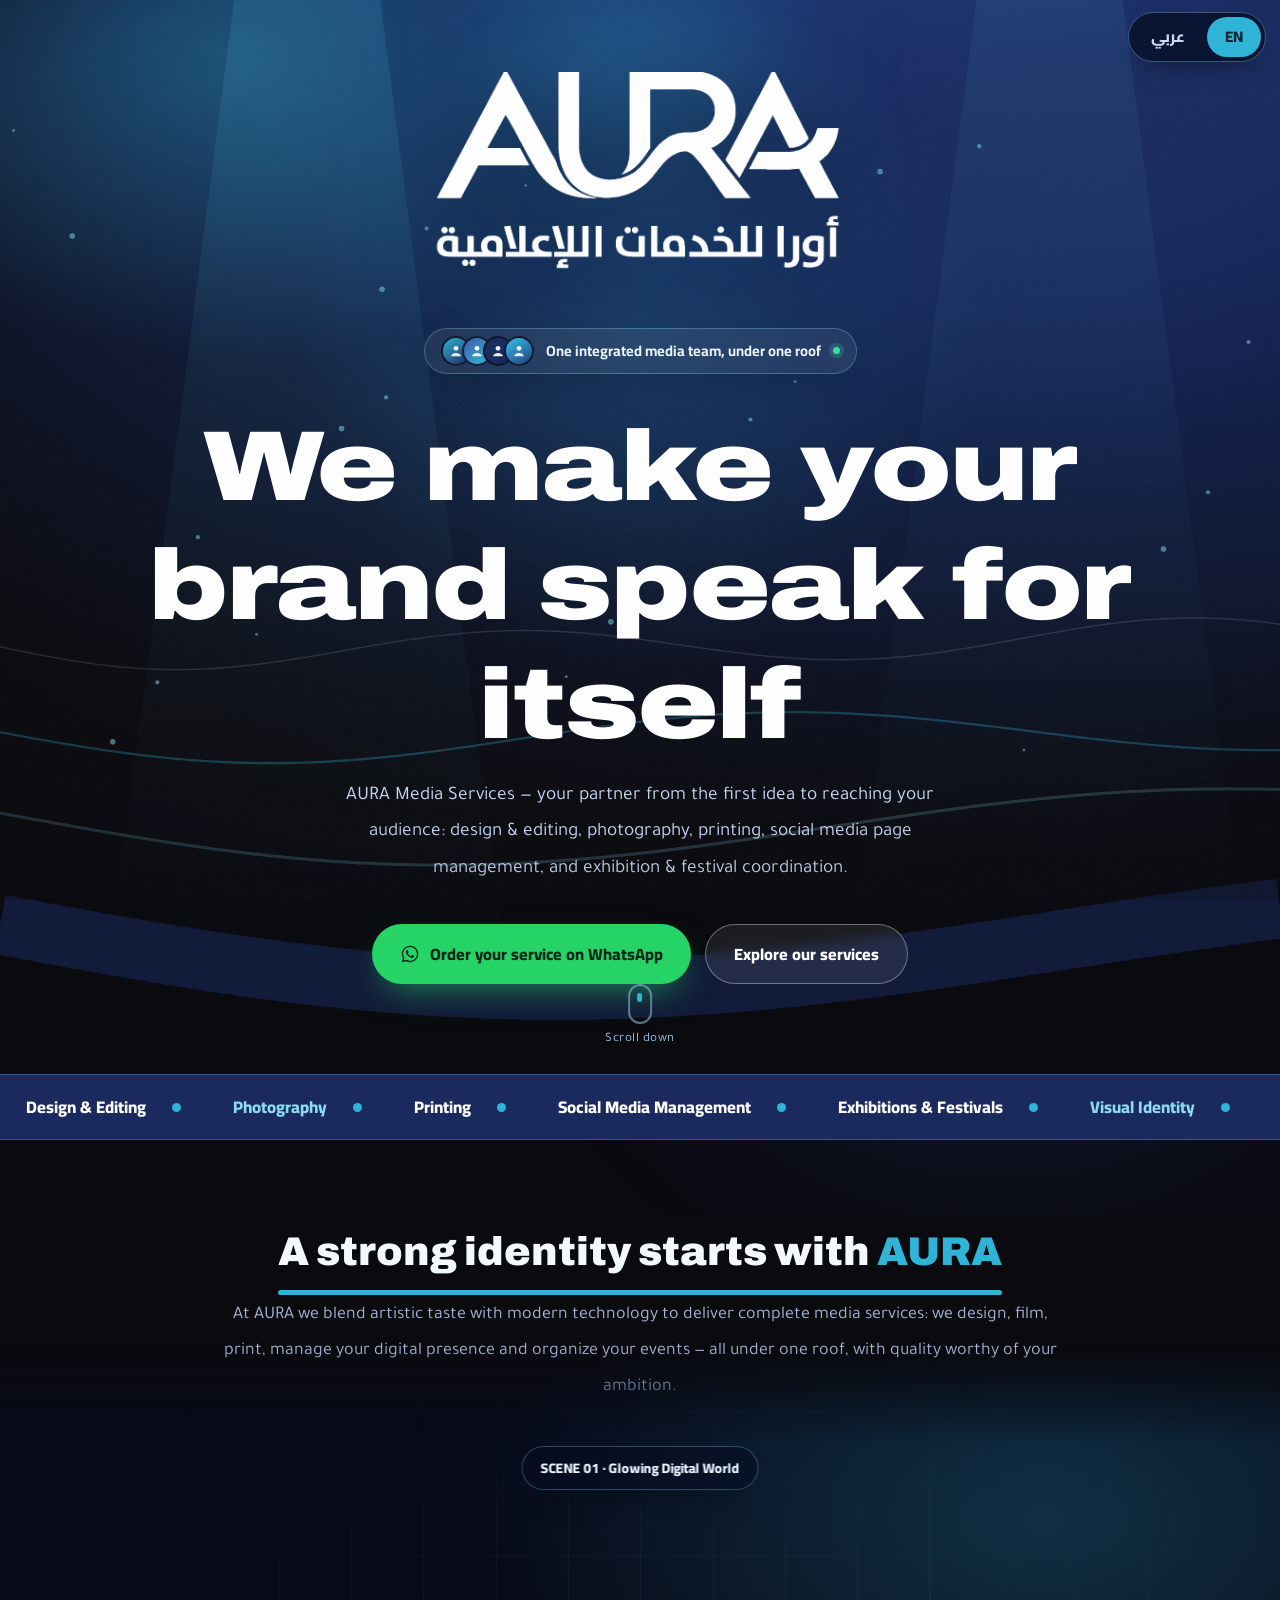
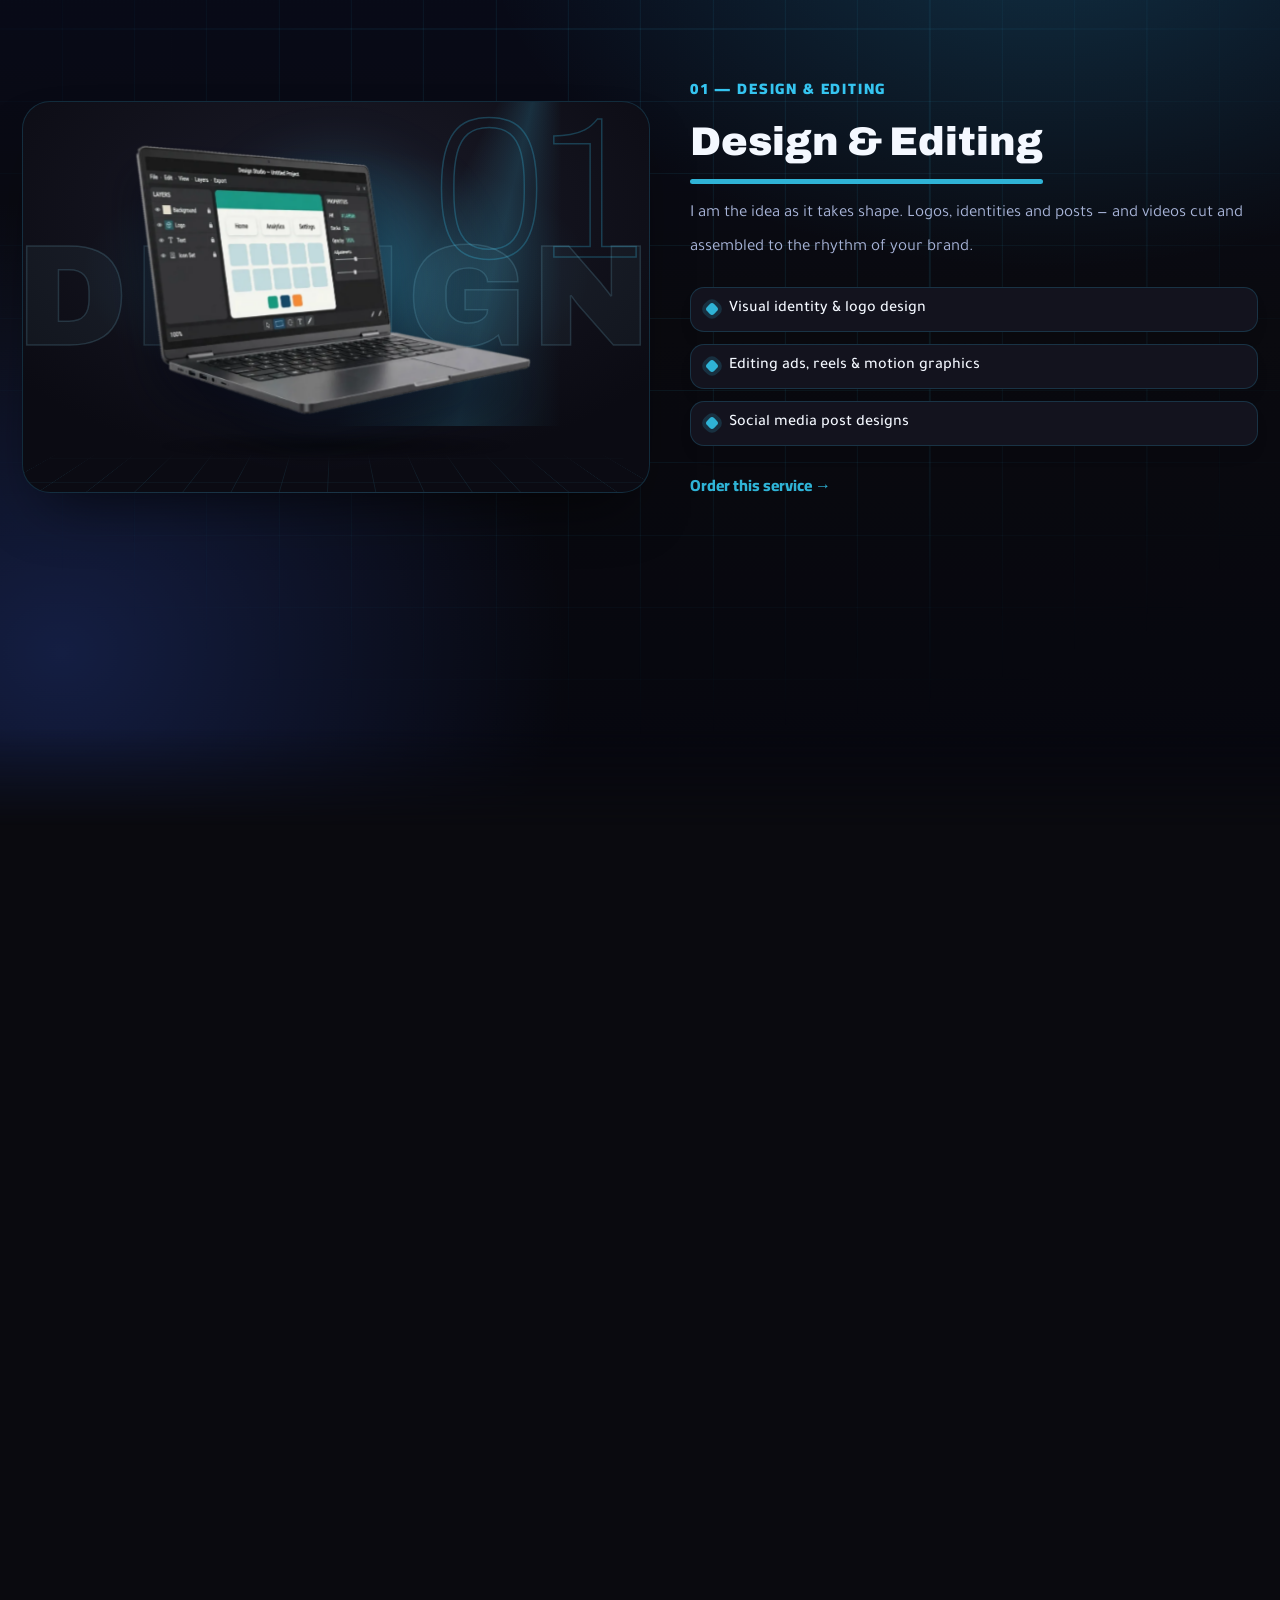
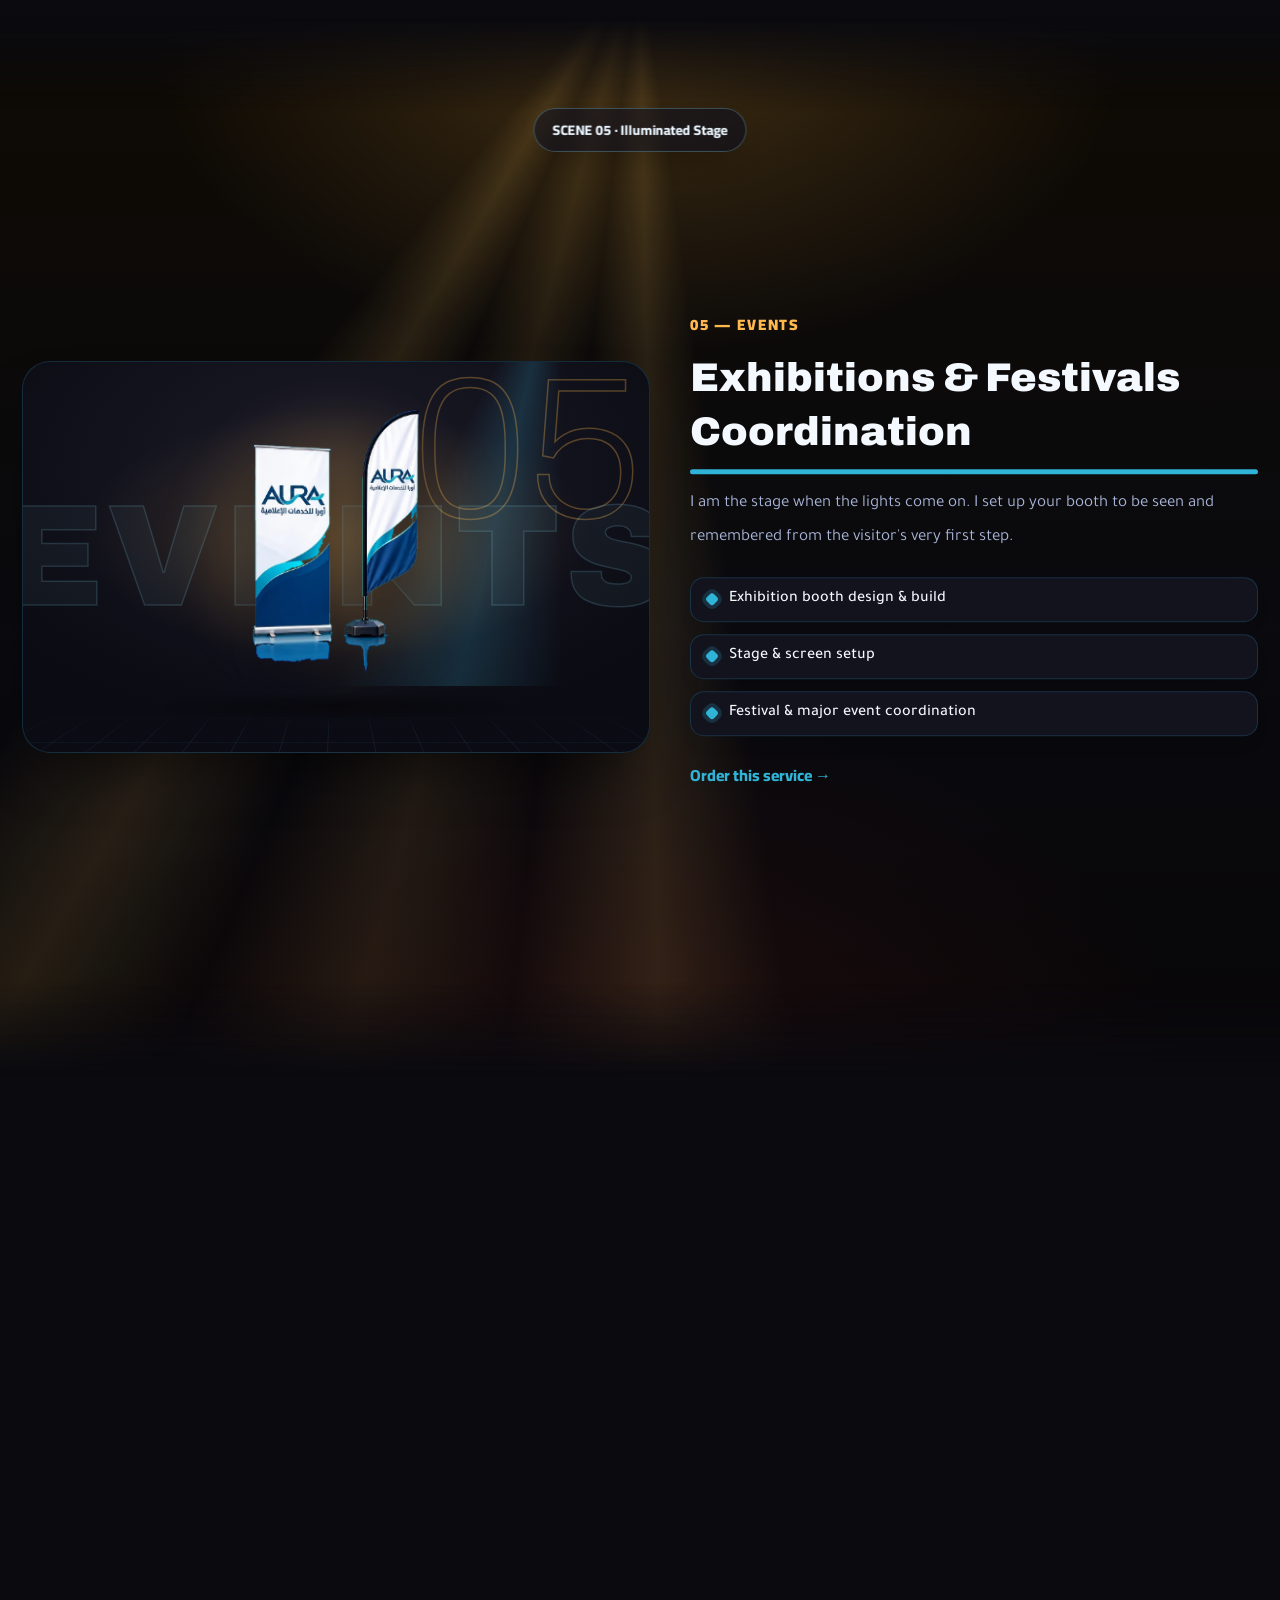
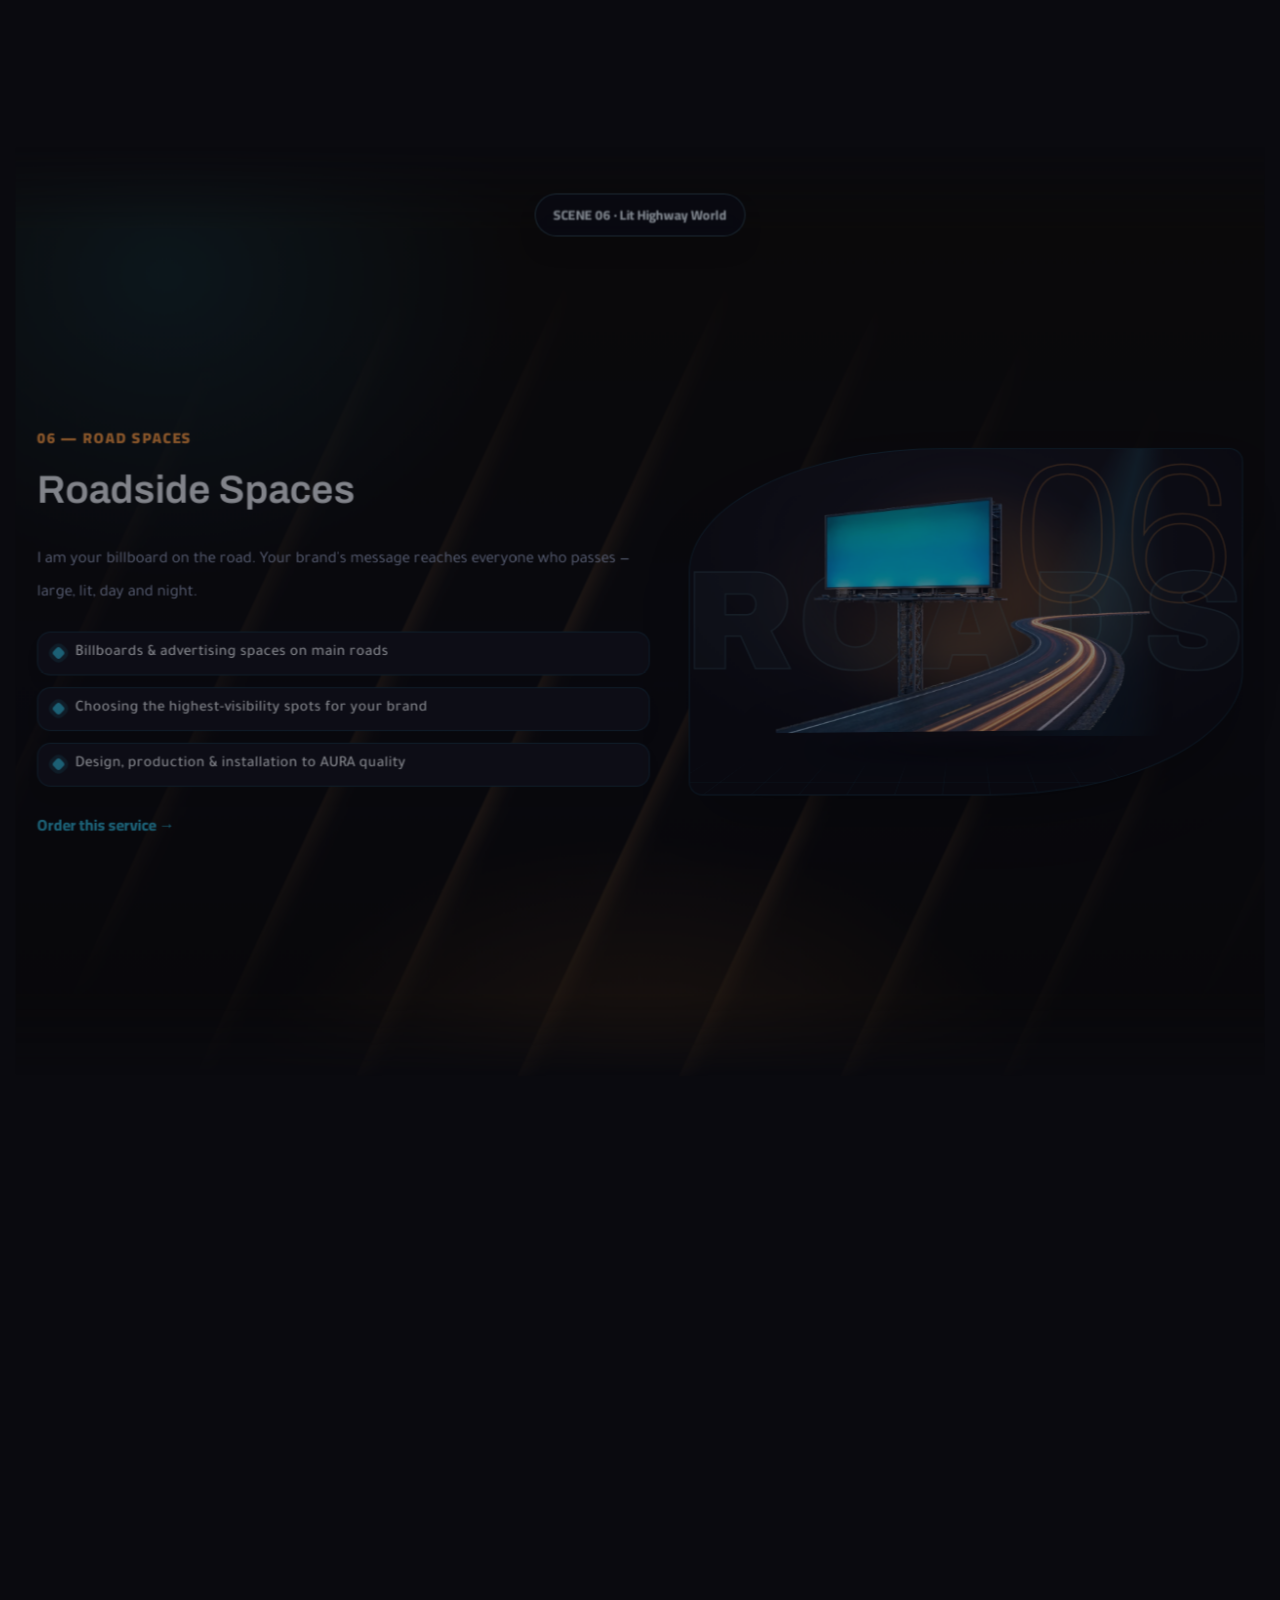
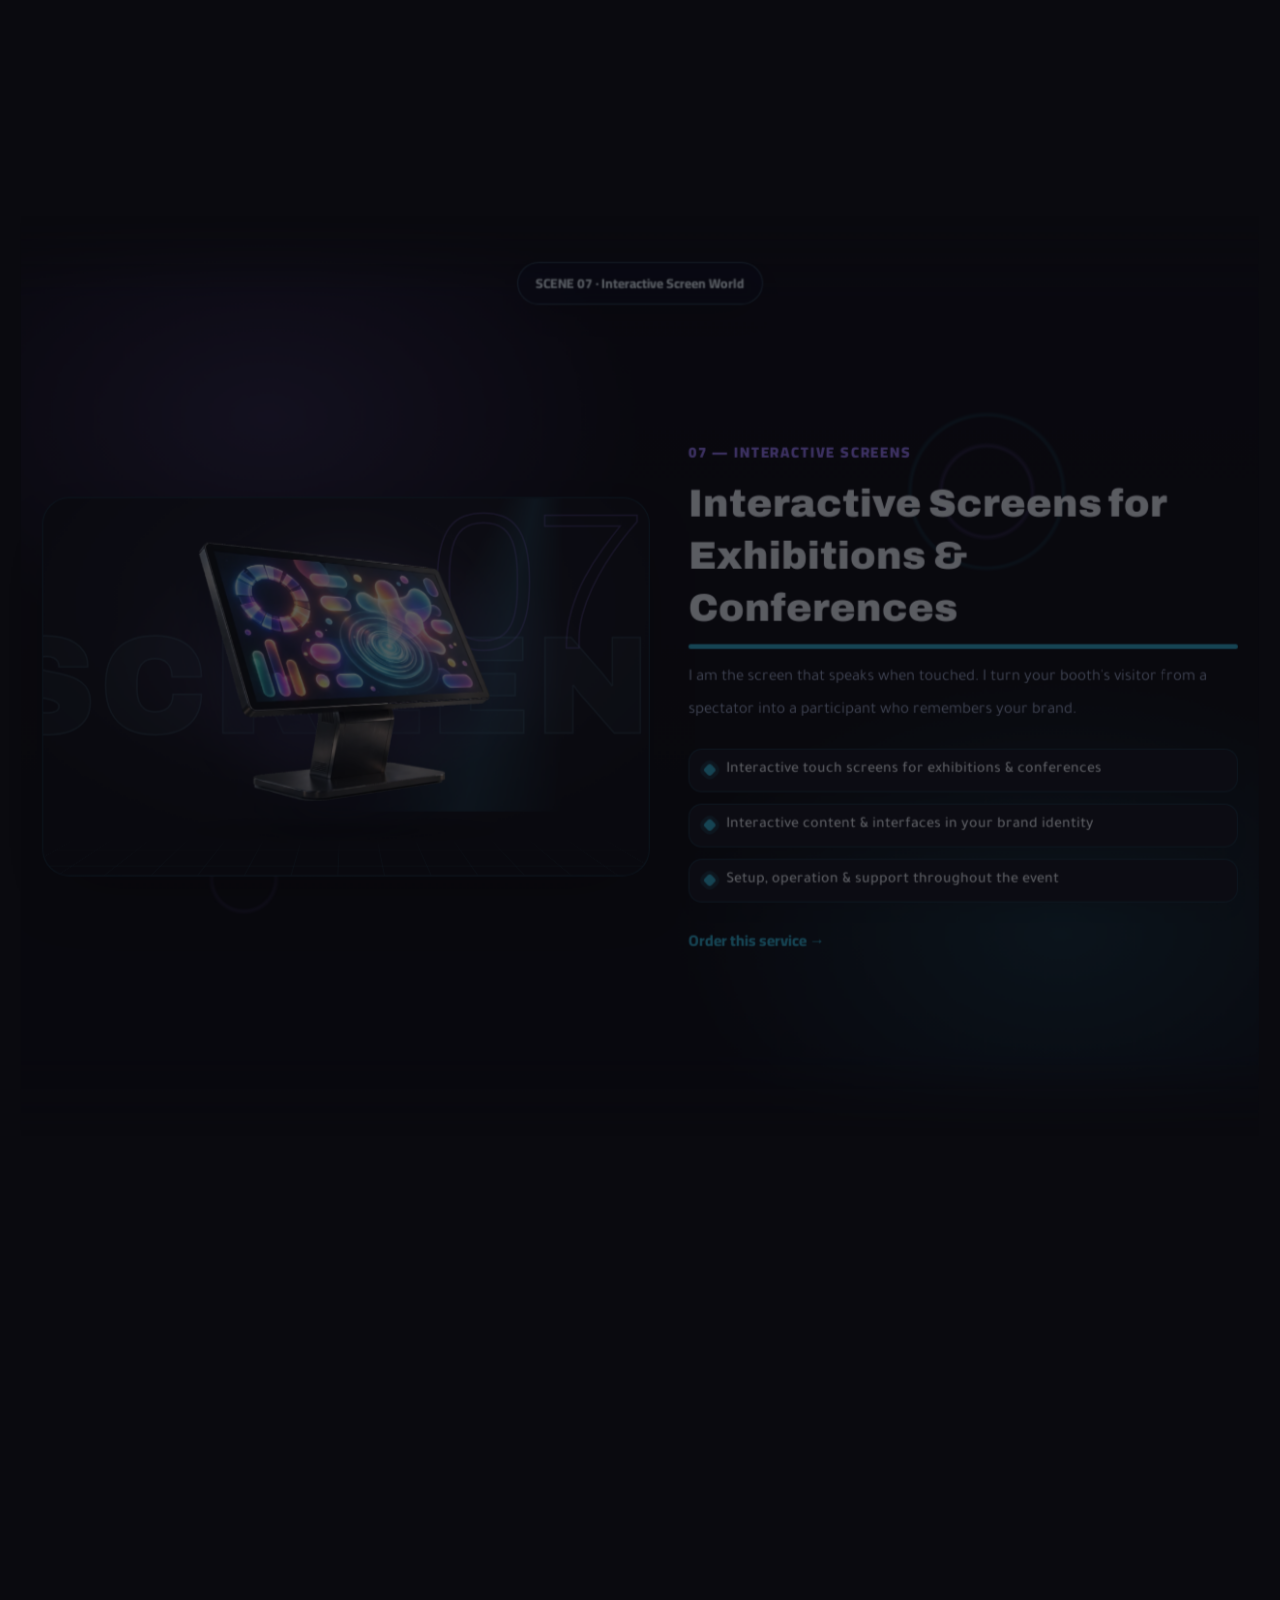
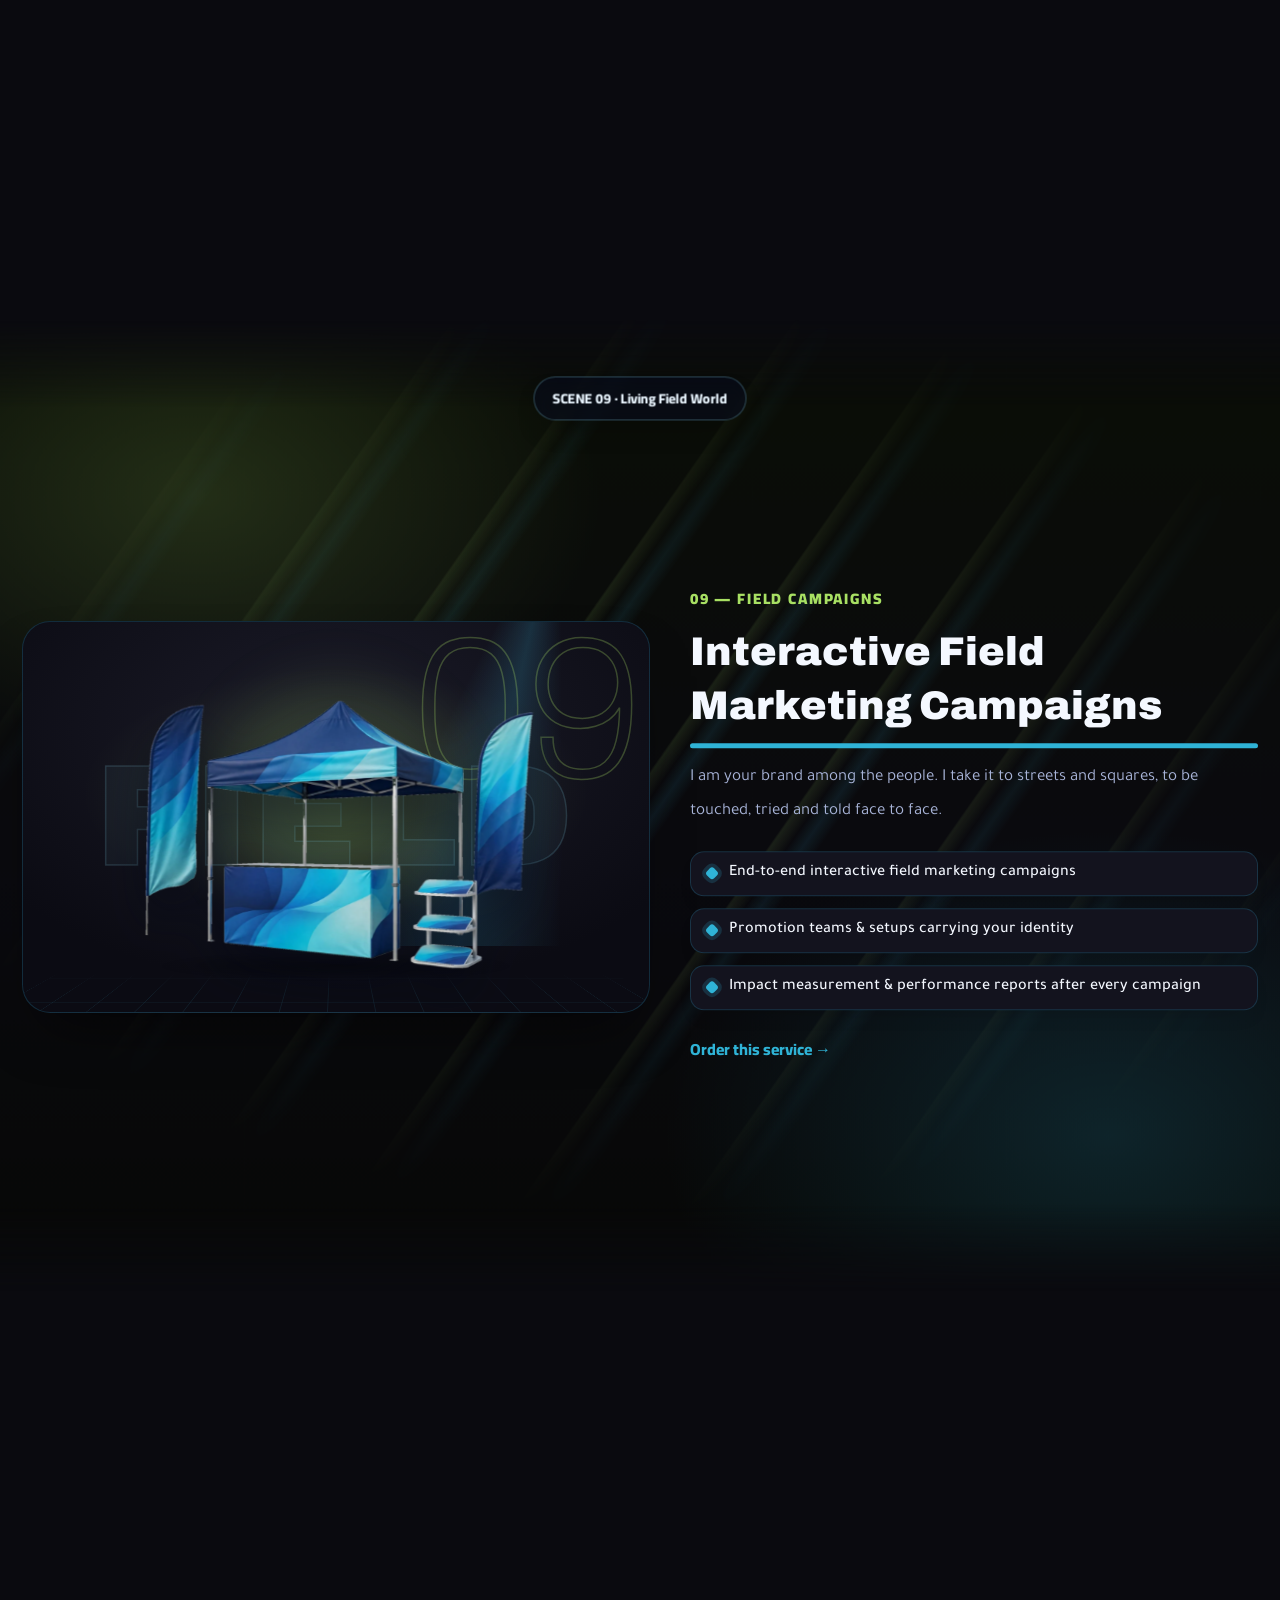
==== index.html @ b913bacd "Load images from parts" ====
<!doctype html>
<html lang="ar" dir="rtl">
  <head>
    <meta charset="utf-8" />
    <meta name="viewport" content="width=device-width, initial-scale=1, viewport-fit=cover" />
    <meta name="color-scheme" content="dark" />
    <meta name="theme-color" content="#0A0A0F" />
    <meta name="description" content="AURA — أورا للخدمات الإعلامية: تصميم ومونتاج، تصوير، طباعة، إدارة صفحات التواصل الاجتماعي، تنسيق المعارض والمهرجانات." />
    <link rel="icon" href="data:," />
    <title>AURA | أورا للخدمات الإعلامية</title>
    <link rel="preconnect" href="https://fonts.googleapis.com" />
    <link rel="preconnect" href="https://fonts.gstatic.com" crossorigin />
    <link href="https://fonts.googleapis.com/css2?family=Cairo:wdth,wght@62..100,200..1000&family=Archivo:wdth,wght@62..125,100..900&family=Tajawal:wght@400;500;700&display=swap" rel="stylesheet" />
    <style>
      :root {
        --navy: #1B2A5E;
        --navy-deep: #0A1330;
        --navy-ink: #060B21;
        --teal: #2FB3D6;
        --teal-soft: #8ADBF3;
        --teal-strong: #35C4F0;
        --gold: #F4C95D;
        --paper: #FFFFFF;
        /* cinematic dark palette (2026 kinetic-typography direction) */
        --bg: #0A0A0F;
        --bg-2: #101018;
        --surface: #13131E;
        --surface-line: rgba(53, 196, 240, .18);
        --ink: #F4F8FF;
        --muted: #A8B4D8;
        --accent: var(--teal);
        --hero-bg: radial-gradient(120% 90% at 80% -10%, #1E3A7A 0%, #122356 42%, #0A0A0F 100%);
        --stage-bg: radial-gradient(90% 90% at 50% 28%, #1B1B28 0%, #0B0B13 74%);
        --stage-wash: radial-gradient(58% 46% at 50% 44%, rgba(47, 179, 214, .18), transparent 70%);
        --shadow: 0 30px 60px -25px rgba(0, 0, 0, .65);
        color-scheme: dark;
      }
      /* Cinematic dark is the chosen style: the near-black canvas ships
         unconditionally (a light-scheme variant would wash out the hero). */
      * { box-sizing: border-box; }
      html { scroll-behavior: smooth; overflow-x: clip; }
      body {
        margin: 0;
        font-family: "Tajawal", system-ui, sans-serif;
        background: var(--bg);
        color: var(--ink);
        overflow-x: hidden;
        overflow-x: clip;
        -webkit-font-smoothing: antialiased;
      }
      h1, h2, h3 { font-family: "Cairo", "Tajawal", sans-serif; margin: 0; }
      p { margin: 0; }
      img { max-width: 100%; display: block; }
      a { color: inherit; }

      /* ---------- HERO ---------- */
      .hero {
        position: relative;
        min-height: 100vh;
        min-height: 100svh;
        display: flex;
        flex-direction: column;
        align-items: center;
        justify-content: center;
        text-align: center;
        padding: 72px 20px 90px;
        background: var(--hero-bg);
        color: #fff;
        overflow: hidden;
        isolation: isolate;
      }
      #waves { position: absolute; inset: 0; width: 100%; height: 100%; z-index: -1; }
      /* atmospheric light wash + glow behind the hero (gradients as light) */
      .hero::before {
        content: "";
        position: absolute; inset: 0; z-index: -3;
        background:
          radial-gradient(42rem 30rem at 18% 6%, rgba(47, 179, 214, .34), transparent 62%),
          radial-gradient(34rem 26rem at 84% 14%, rgba(27, 42, 94, .75), transparent 66%),
          linear-gradient(180deg, rgba(10, 10, 15, 0) 55%, var(--bg) 100%);
        pointer-events: none;
      }
      .hero::after {
        content: "";
        position: absolute; z-index: -2;
        inset-inline-start: 50%; top: -14rem;
        width: 34rem; height: 34rem;
        transform: translateX(-50%);
        border-radius: 50%;
        background: radial-gradient(closest-side, rgba(53, 196, 240, .30), transparent 72%);
        filter: blur(48px);
        pointer-events: none;
      }
      /* fine film grain — tactile, anti-flat texture */
      body::after {
        content: "";
        position: fixed; inset: 0;
        z-index: 60;
        pointer-events: none;
        opacity: .045;
        background-image: url("data:image/svg+xml;utf8,<svg xmlns='http://www.w3.org/2000/svg' width='160' height='160'><filter id='n'><feTurbulence type='fractalNoise' baseFrequency='0.9' numOctaves='2'/><feColorMatrix type='saturate' values='0'/></filter><rect width='100%25' height='100%25' filter='url(%23n)'/></svg>");
        background-size: 160px 160px;
      }
      .hero-logo {
        width: min(460px, 80vw);
        height: auto;
        filter: drop-shadow(0 18px 45px rgba(0, 0, 0, .45));
        animation: logoIn 1.4s cubic-bezier(.2, .8, .2, 1) both .15s;
      }
      @keyframes logoIn {
        from { opacity: 0; transform: translateY(46px) scale(.92); }
        to { opacity: 1; transform: translateY(0) scale(1); }
      }
      .hero-tag {
        margin-top: 34px;
        font-family: "Cairo", sans-serif;
        font-weight: 900;
        font-size: clamp(3rem, 11vw, 6.2rem);
        line-height: 1.14;
        max-width: 16ch;
        font-variation-settings: "wght" 900;
        will-change: font-variation-settings;
      }
      html[lang="en"] .hero-tag { font-family: "Archivo", "Cairo", sans-serif; font-stretch: 125%; letter-spacing: -.01em; }
      html[lang="en"] h2, html[lang="en"] h3 { font-family: "Archivo", "Cairo", sans-serif; }
      /* kinetic headline: each word rises from behind a mask, staggered */
      .kw { display: inline-block; overflow: hidden; vertical-align: bottom; padding-bottom: .24em; margin-bottom: -.24em; }
      .kwi {
        display: inline-block;
        line-height: 1.2;
        transform: translateY(118%);
        animation: kwIn .9s cubic-bezier(.16, 1, .3, 1) both;
        animation-delay: calc(var(--i, 0) * 95ms + 250ms);
      }
      @keyframes kwIn { to { transform: translateY(0); } }
      /* scroll-kinetic section titles: weight morph + growing accent rule */
      .kin {
        --tw: 620;
        font-variation-settings: "wght" var(--tw);
        transition: font-variation-settings 1.1s cubic-bezier(.16, 1, .3, 1);
        position: relative;
        display: inline-block;
      }
      .kin.in { --tw: 900; }
      .kin::after {
        content: "";
        position: absolute;
        inset-inline-start: 0;
        bottom: -.38em;
        width: 100%; height: .13em;
        border-radius: 3px;
        background: var(--teal);
        transform: scaleX(0);
        transform-origin: right center;
        transition: transform 1s cubic-bezier(.16, 1, .3, 1) .18s;
      }
      html[dir="ltr"] .kin::after { transform-origin: left center; }
      .kin.in::after { transform: scaleX(1); }
      .hero-sub {
        margin-top: 14px;
        font-size: clamp(1rem, 2.6vw, 1.2rem);
        color: #C9D8F7;
        max-width: 54ch;
        line-height: 1.9;
        animation: riseIn 1s ease both .75s;
      }
      @keyframes riseIn {
        from { opacity: 0; transform: translateY(26px); }
        to { opacity: 1; transform: translateY(0); }
      }
      /* controls rise without ever sitting at opacity 0 */
      @keyframes riseT {
        from { transform: translateY(26px); }
        to { transform: translateY(0); }
      }
      .hero-ctas {
        margin-top: 36px;
        display: flex;
        gap: 14px;
        flex-wrap: wrap;
        justify-content: center;
        animation: riseT 1s ease both .95s;
      }
      .btn {
        display: inline-flex;
        align-items: center;
        gap: 10px;
        padding: 14px 28px;
        border-radius: 999px;
        font-family: "Cairo", sans-serif;
        font-weight: 800;
        font-size: 1.02rem;
        text-decoration: none;
        transition: transform .25s ease, box-shadow .25s ease, background .25s ease;
        will-change: transform;
      }
      .btn svg { width: 20px; height: 20px; flex: none; }
      .btn-wa {
        background: #25D366;
        color: #06281A;
        box-shadow: 0 14px 34px -12px rgba(37, 211, 102, .65);
      }
      .btn-wa:hover { transform: translateY(-3px); box-shadow: 0 20px 40px -12px rgba(37, 211, 102, .75); }
      .btn-ghost {
        background: rgba(255, 255, 255, .08);
        color: #fff;
        border: 1px solid rgba(255, 255, 255, .35);
        backdrop-filter: blur(6px);
      }
      .btn-ghost:hover { transform: translateY(-3px); background: rgba(255, 255, 255, .16); }
      .scroll-cue {
        position: absolute;
        bottom: 26px;
        left: 50%;
        transform: translateX(-50%);
        color: #9FC6E8;
        font-size: .82rem;
        letter-spacing: .04em;
        display: flex;
        flex-direction: column;
        align-items: center;
        gap: 8px;
      }
      .scroll-cue .wheel {
        width: 24px; height: 40px;
        border: 2px solid rgba(159, 198, 232, .55);
        border-radius: 14px;
        position: relative;
      }
      .scroll-cue .wheel::after {
        content: "";
        position: absolute;
        top: 7px; left: 50%;
        width: 5px; height: 9px;
        margin-left: -2.5px;
        border-radius: 4px;
        background: var(--teal);
        animation: cueDrop 1.8s ease-in-out infinite;
      }
      @keyframes cueDrop {
        0% { transform: translateY(0); opacity: 1; }
        70% { transform: translateY(14px); opacity: 0; }
        100% { transform: translateY(0); opacity: 0; }
      }

      /* ---------- MARQUEE ---------- */
      .marquee {
        background: var(--navy);
        color: #fff;
        overflow: hidden;
        padding: 16px 0;
        border-block: 1px solid rgba(138, 219, 243, .25);
      }
      .marquee-track {
        display: flex;
        gap: 0;
        width: max-content;
        animation: marqueeMove 30s linear infinite;
      }
      .marquee-track span {
        font-family: "Cairo", sans-serif;
        font-weight: 800;
        font-size: 1.05rem;
        padding: 0 26px;
        white-space: nowrap;
        display: inline-flex;
        align-items: center;
        gap: 26px;
      }
      .marquee-track span::after {
        content: "";
        width: 9px; height: 9px;
        border-radius: 50%;
        background: var(--teal);
        flex: none;
      }
      /* every fourth marquee word takes the accent — the strip itself becomes kinetic type */
      .marquee-track span:nth-child(4n+2) { color: var(--teal-soft); }
      @keyframes marqueeMove {
        from { transform: translateX(0); }
        to { transform: translateX(50%); }
      }

      /* ---------- ABOUT ---------- */
      .about {
        max-width: 880px;
        margin: 0 auto;
        padding: 84px 22px 30px;
        text-align: center;
      }
      .about h2 { font-size: clamp(1.7rem, 5vw, 2.5rem); font-weight: 900; line-height: 1.4; }
      .about h2 em { font-style: normal; color: var(--teal); }
      .about p { margin-top: 18px; color: var(--muted); font-size: 1.12rem; line-height: 2; }

      /* ---------- SERVICES / 3D STAGES ---------- */
      .services { padding: 30px 0 40px; }
      .service {
        position: relative;
        max-width: 80rem;
        margin: 0 auto;
        padding: 54px 22px;
        display: grid;
        grid-template-columns: 1.05fr .95fr;
        gap: 2.5rem;
        align-items: center;
      }
      .service:nth-child(even) .stage-wrap { order: 2; }
      .stage-wrap {
        position: relative;
        border-radius: 28px;
        background: var(--stage-bg);
        border: 1px solid var(--surface-line);
        box-shadow: var(--shadow);
        overflow: hidden;
        aspect-ratio: 16 / 10;
        touch-action: pan-y;
        isolation: isolate;
      }
      /* one stage in each pair wears an organic curved cut */
      .service:nth-child(even) .stage-wrap { border-radius: 46% 14px 46% 14px / 36% 14px 36% 14px; }
      /* oversized outlined index numeral behind the render */
      .giant-num {
        position: absolute;
        top: -.06em;
        inset-inline-end: .04em;
        z-index: 0;
        font-family: "Archivo", sans-serif;
        font-weight: 200;
        font-variation-settings: "wght" 200;
        font-size: clamp(7rem, 17vw, 12.5rem);
        line-height: 1;
        color: transparent;
        -webkit-text-stroke: 1.5px rgba(53, 196, 240, .22);
        pointer-events: none;
        user-select: none;
      }
      @supports (animation-timeline: view()) {
        @media (prefers-reduced-motion: no-preference) {
          .stage-wrap { animation: stageRise linear both; animation-timeline: view(); animation-range: entry 0% entry 55%; }
        }
      }
      @keyframes stageRise {
        from { transform: translateY(34px) scale(.97); }
        to { transform: translateY(0) scale(1); }
      }
      .stage-wrap::before {
        content: "";
        position: absolute; inset: 0;
        background: var(--stage-wash);
        pointer-events: none;
        z-index: 0;
      }
      .stage-wrap::after {
        content: "";
        position: absolute;
        left: 50%; bottom: 8%;
        width: 56%; height: 30px;
        transform: translateX(-50%);
        background: radial-gradient(closest-side, rgba(0, 0, 0, .45), transparent);
        border-radius: 50%;
        pointer-events: none;
      }
      .model-img {
        position: absolute;
        inset: 0;
        margin: auto;
        width: 72%; height: 72%;
        object-fit: contain;
        filter: drop-shadow(0 26px 24px rgba(1, 5, 20, .5));
        transform: perspective(900px) rotateX(var(--rx, 0deg)) rotateY(var(--ry, 0deg)) translateY(var(--py, 0px)) scale(1.03);
        will-change: transform;
        z-index: 1;
      }
      .stage-fallback {
        position: absolute; inset: 0;
        display: none;
        place-items: center;
        z-index: 2;
      }
      .stage-wrap.no-webgl .stage-fallback { display: grid; }
      .stage-fallback .orb {
        width: 150px; height: 150px;
        border-radius: 38px;
        background: linear-gradient(145deg, var(--teal), var(--navy));
        display: grid; place-items: center;
        box-shadow: 0 30px 50px -18px rgba(47, 179, 214, .55);
        animation: orbFloat 4.5s ease-in-out infinite;
      }
      .stage-fallback .orb svg { width: 74px; height: 74px; }
      @keyframes orbFloat {
        0%, 100% { transform: translateY(0) rotate(-4deg); }
        50% { transform: translateY(-16px) rotate(4deg); }
      }
      .stage-tag {
        position: absolute;
        top: 16px; inset-inline-start: 16px;
        background: rgba(6, 11, 33, .55);
        color: #DFF4FD;
        border: 1px solid rgba(138, 219, 243, .35);
        backdrop-filter: blur(6px);
        font-family: "Cairo", sans-serif;
        font-weight: 700;
        font-size: .82rem;
        padding: 6px 14px;
        border-radius: 999px;
        z-index: 3;
      }
      .service-num {
        font-family: "Cairo", sans-serif;
        font-weight: 900;
        color: var(--teal);
        font-size: .95rem;
        letter-spacing: .12em;
      }
      .service-copy h3 { font-size: clamp(1.7rem, 4.6vw, 2.5rem); font-weight: 900; margin-top: 12px; margin-bottom: .35em; line-height: 1.35; }
      .service-copy > p { margin-top: 14px; color: var(--muted); line-height: 2; font-size: 1.06rem; }
      .feats { list-style: none; margin: 22px 0 0; padding: 0; display: grid; gap: 12px; }
      .feats li {
        display: flex; align-items: center; gap: 12px;
        background: var(--surface);
        border: 1px solid var(--surface-line);
        border-radius: 14px;
        padding: 12px 16px;
        font-weight: 500;
        box-shadow: 0 10px 24px -18px rgba(0, 0, 0, .5);
      }
      .feats li::before {
        content: "";
        width: 10px; height: 10px; flex: none;
        border-radius: 3px;
        background: var(--teal);
        transform: rotate(45deg);
        box-shadow: 0 0 0 4px rgba(47, 179, 214, .18);
      }
      .service-link {
        display: inline-flex; align-items: center; gap: 8px;
        margin-top: 24px;
        font-family: "Cairo", sans-serif; font-weight: 800;
        color: var(--teal);
        text-decoration: none;
      }
      .service-link:hover { text-decoration: underline; }

      /* ---------- CONTACT ---------- */
      .contact {
        margin: 40px auto 0;
        max-width: 1180px;
        padding: 0 22px 90px;
      }
      .contact-card {
        position: relative;
        overflow: hidden;
        border-radius: 32px;
        background: var(--hero-bg);
        color: #fff;
        text-align: center;
        padding: 64px 24px 58px;
        box-shadow: var(--shadow);
      }
      .contact-card img { width: min(300px, 64vw); height: auto; margin: 0 auto; filter: drop-shadow(0 12px 30px rgba(0,0,0,.4)); }
      .contact-card h2 { margin-top: 28px; font-size: clamp(1.6rem, 4.6vw, 2.3rem); font-weight: 900; line-height: 1.45; }
      .contact-card p { margin: 14px auto 0; color: #C9D8F7; line-height: 1.9; max-width: 48ch; }
      .contact-card .btn { margin-top: 30px; }
      .phone-line { margin-top: 20px; font-family: "Cairo", sans-serif; font-weight: 700; font-size: 1.15rem; direction: ltr; }
      .phone-line a { text-decoration: none; color: var(--teal-soft); }
      footer {
        text-align: center;
        padding: 26px 16px 40px;
        color: var(--muted);
        font-size: .92rem;
      }

      /* ---------- LANGUAGE SWITCH ---------- */
      .lang-switch {
        position: fixed;
        top: calc(12px + env(safe-area-inset-top));
        inset-inline-end: 14px;
        z-index: 80;
        display: inline-flex;
        gap: 4px;
        padding: 4px;
        border-radius: 999px;
        background: rgba(6, 11, 33, .72);
        border: 1px solid rgba(138, 219, 243, .35);
        backdrop-filter: blur(8px);
        box-shadow: 0 12px 28px -12px rgba(0, 0, 0, .55);
      }
      .lang-switch button {
        appearance: none;
        border: 0;
        cursor: pointer;
        min-height: 40px;
        padding: 8px 18px;
        border-radius: 999px;
        background: transparent;
        color: #C9D8F7;
        font-family: "Cairo", "Tajawal", sans-serif;
        font-weight: 800;
        font-size: .95rem;
        line-height: 1;
        transition: background .2s ease, color .2s ease;
      }
      .lang-switch button.active { background: var(--teal); color: #062A38; }
      .lang-switch button:focus-visible { outline: 2px solid var(--teal-soft); outline-offset: 2px; }
      @keyframes marqueeMoveL {
        from { transform: translateX(0); }
        to { transform: translateX(-50%); }
      }
      html[dir="ltr"] .marquee-track { animation-name: marqueeMoveL; }

      /* ---------- MOBILE / TOUCH ---------- */
      @media (max-width: 820px) {
        :root { --shadow: 0 18px 36px -20px rgba(0, 0, 0, .5); }
        body { -webkit-tap-highlight-color: transparent; }
        .hero { padding: 48px 18px calc(84px + env(safe-area-inset-bottom)); }
        .hero-logo { width: min(400px, 84vw); }
        .hero-sub { line-height: 1.8; }
        .hero-ctas { width: 100%; max-width: 360px; flex-direction: column; align-items: stretch; }
        .hero-ctas .btn { width: 100%; justify-content: center; }
        .btn { min-height: 52px; }
        .scroll-cue { bottom: calc(16px + env(safe-area-inset-bottom)); }
        .about { padding: 60px 20px 24px; }
        .about p { font-size: 1.05rem; }
        .service { grid-template-columns: 1fr; gap: 26px; padding: 38px 18px; }
        .service:nth-child(even) .stage-wrap { order: 0; }
        .stage-wrap { aspect-ratio: 4 / 3; border-radius: 24px; }
        .service:nth-child(even) .stage-wrap { border-radius: 38% 18px 38% 18px / 30% 18px 30% 18px; }
        .model-img { width: 84%; height: 80%; }
        .giant-num { font-size: clamp(5.5rem, 26vw, 8rem); }
        .service-link { padding: 10px 2px; margin-top: 16px; }
        .contact { padding: 0 14px calc(70px + env(safe-area-inset-bottom)); }
        .contact-card { border-radius: 24px; padding: 48px 18px 44px; }
        .phone-line a { display: inline-block; padding: 8px 6px; }
        footer { padding-bottom: calc(34px + env(safe-area-inset-bottom)); }
      }
      @media (max-width: 560px) {
        .stage-wrap { aspect-ratio: 4 / 3.5; }
        .marquee-track span { font-size: .95rem; padding: 0 18px; gap: 18px; }
        .feats li { padding: 12px 14px; }
        .service-copy > p { line-height: 1.9; }
        .hero-tag { max-width: 18ch; }
      }
      @media (max-height: 480px) {
        .scroll-cue { display: none; }
      }
      @media (prefers-reduced-motion: reduce) {
        html { scroll-behavior: auto; }
        .hero-logo, .hero-sub, .hero-ctas { animation: none; }
        .kwi { transform: none; animation: none; }
        .kin { transition: none; --tw: 900; }
        .kin::after { transition: none; transform: scaleX(1); }
        .marquee-track { animation-duration: 80s; }
        .scroll-cue .wheel::after, .stage-fallback .orb { animation: none; }
      }

      /* ---------- IMMERSIVE CINEMATIC ENVIRONMENT ---------- */
      /* fixed "set" behind everything: fog banks and parallax dust */
      #env {
        position: fixed; inset: 0;
        width: 100%; height: 100%;
        z-index: -1;
        pointer-events: none;
      }
      /* cinematic vignette framing the whole page */
      body::before {
        content: "";
        position: fixed; inset: 0;
        z-index: 59;
        pointer-events: none;
        background: radial-gradient(125% 95% at 50% 42%, transparent 52%, rgba(2, 3, 9, .6) 100%);
      }
      /* volumetric light shafts sweeping the hero */
      .beam {
        position: absolute;
        top: -24%;
        width: 44vmax; height: 125vmax;
        z-index: -2;
        pointer-events: none;
        mix-blend-mode: screen;
        filter: blur(12px);
        background: linear-gradient(180deg, rgba(53, 196, 240, .30), rgba(53, 196, 240, .05) 55%, transparent 78%);
        clip-path: polygon(43% 0, 57% 0, 94% 100%, 6% 100%);
        transform-origin: 50% 0;
      }
      .beam-a { inset-inline-start: 2%; opacity: .55; animation: beamSwayA 15s ease-in-out infinite alternate; }
      .beam-b { inset-inline-end: -4%; opacity: .34; animation: beamSwayB 19s ease-in-out infinite alternate; }
      @keyframes beamSwayA { from { transform: rotate(9deg); } to { transform: rotate(21deg); } }
      @keyframes beamSwayB { from { transform: rotate(-8deg); } to { transform: rotate(-20deg); } }
      /* pointer-tracked spotlight on the hero set */
      .hero-spot {
        position: absolute; inset: 0;
        z-index: -1;
        pointer-events: none;
        background: radial-gradient(560px circle at var(--mx, 50%) var(--my, 30%), rgba(53, 196, 240, .17), transparent 62%);
      }
      /* every service sits in a full-bleed lit environment, not a lone box */
      .service { position: relative; isolation: isolate; --band-x: 72%; }
      .service:nth-child(even) { --band-x: 28%; }
      .service::before {
        content: "";
        position: absolute; z-index: -1;
        top: 4%; bottom: 4%;
        left: 50%; margin-left: -50vw; width: 100vw;
        background:
          radial-gradient(58% 82% at var(--band-x) 50%, rgba(47, 179, 214, .11), transparent 70%),
          radial-gradient(30% 60% at calc(var(--band-x) - 18%) 30%, rgba(27, 42, 94, .35), transparent 70%),
          linear-gradient(180deg, transparent, rgba(13, 13, 22, .6) 16%, rgba(13, 13, 22, .6) 84%, transparent);
        pointer-events: none;
      }
      /* inside each stage: perspective floor, sweeping beam, living glow */
      .sc-floor {
        position: absolute; z-index: 0;
        left: -12%; right: -12%; bottom: -6%; height: 48%;
        background:
          repeating-linear-gradient(90deg, rgba(53, 196, 240, .17) 0 1px, transparent 1px 54px),
          repeating-linear-gradient(0deg, rgba(53, 196, 240, .13) 0 1px, transparent 1px 28px);
        transform: perspective(430px) rotateX(63deg);
        transform-origin: 50% 100%;
        -webkit-mask-image: linear-gradient(180deg, transparent, #000 42%, #000 90%, transparent);
        mask-image: linear-gradient(180deg, transparent, #000 42%, #000 90%, transparent);
        opacity: .55;
        pointer-events: none;
      }
      .sc-beam {
        position: absolute; z-index: 0;
        top: -32%; left: 50%;
        width: 72%; height: 115%;
        background: conic-gradient(from 180deg at 50% 0%, transparent 0deg, rgba(53, 196, 240, .17) 13deg, transparent 27deg);
        transform-origin: 50% 0;
        mix-blend-mode: screen;
        animation: scSway 9s ease-in-out infinite alternate;
        pointer-events: none;
      }
      @keyframes scSway { from { transform: translateX(-50%) rotate(-9deg); } to { transform: translateX(-50%) rotate(9deg); } }
      .sc-glow {
        position: absolute; z-index: 0;
        left: var(--gx, 50%); top: var(--gy, 46%);
        width: 68%; aspect-ratio: 1;
        transform: translate(-50%, -50%);
        border-radius: 50%;
        background: radial-gradient(closest-side, rgba(53, 196, 240, .36), transparent 70%);
        filter: blur(22px);
        animation: scPulse 5.5s ease-in-out infinite;
        pointer-events: none;
      }
      @keyframes scPulse { 0%, 100% { opacity: .75; } 50% { opacity: 1; } }
      /* deeper camera move on the model itself (scroll zoom fed by --mz) */
      .model-img { transform: perspective(1000px) rotateX(var(--rx, 0deg)) rotateY(var(--ry, 0deg)) translateY(var(--py, 0px)) scale(var(--mz, 1.03)); }
      /* slow rotating sheen sweeping the contact set */
      .contact-card { isolation: isolate; }
      .contact-card::before {
        content: "";
        position: absolute; z-index: -1;
        inset: -45%;
        background: conic-gradient(from 0deg at 50% 50%, transparent 0deg 68%, rgba(53, 196, 240, .15) 82%, transparent 96%);
        animation: sheenSpin 16s linear infinite;
        pointer-events: none;
      }
      @keyframes sheenSpin { to { transform: rotate(360deg); } }
      @media (max-width: 820px) {
        .beam-a, .beam-b { opacity: .3; }
        .sc-floor { opacity: .4; }
        .service::before { top: 2%; bottom: 2%; }
      }
      @media (prefers-reduced-motion: reduce) {
        .beam, .sc-beam, .sc-glow, .contact-card::before { animation: none; }
      }

      /* ---------- GETLAYERS-INSPIRED LAYER ---------- */
      /* slow pointer-following brand gradient field, behind all content */
      #gradField {
        position: fixed; z-index: -1;
        left: 0; top: 0;
        width: 130vmax; height: 130vmax;
        pointer-events: none;
        background:
          radial-gradient(38% 38% at 32% 30%, rgba(47, 179, 214, .13), transparent 70%),
          radial-gradient(46% 46% at 72% 74%, rgba(27, 42, 94, .55), transparent 72%),
          radial-gradient(24% 24% at 68% 22%, rgba(53, 196, 240, .09), transparent 70%);
        will-change: transform;
      }
      /* glass trust badge above the headline */
      .trust-badge {
        display: inline-flex; align-items: center; gap: 12px;
        margin-top: 28px;
        padding: 7px 16px;
        border-radius: 999px;
        background: rgba(255, 255, 255, .07);
        border: 1px solid rgba(138, 219, 243, .3);
        backdrop-filter: blur(10px);
        box-shadow: 0 16px 34px -18px rgba(0, 0, 0, .6);
        animation: riseIn 1s ease both .55s;
        max-width: 92vw;
      }
      .avatars { display: inline-flex; flex: none; }
      .avatars i {
        width: 30px; height: 30px; border-radius: 50%;
        border: 2px solid rgba(10, 16, 38, .9);
        margin-inline-start: -9px;
        display: grid; place-items: center;
        background: linear-gradient(145deg, var(--teal), var(--navy));
      }
      .avatars i:first-child { margin-inline-start: 0; }
      .avatars i:nth-child(2) { background: linear-gradient(145deg, #3E5CA8, var(--teal)); }
      .avatars i:nth-child(3) { background: linear-gradient(145deg, var(--navy), #12275C); }
      .avatars i:nth-child(4) { background: linear-gradient(145deg, var(--teal-strong), #1E3A7A); }
      .avatars svg { width: 16px; height: 16px; opacity: .92; }
      .trust-text { font-family: "Cairo", sans-serif; font-weight: 700; font-size: .92rem; color: #EAF6FF; white-space: nowrap; }
      .trust-dot { width: 7px; height: 7px; border-radius: 50%; background: #35E0A1; box-shadow: 0 0 0 4px rgba(53, 224, 161, .18); animation: scPulse 2.6s ease-in-out infinite; flex: none; }
      /* giant hollow watermark word behind each model, clipped by the stage */
      .stage-word {
        position: absolute; z-index: 0;
        top: 50%; inset-inline: -8%;
        transform: translateY(-50%);
        text-align: center;
        font-family: "Cairo", sans-serif;
        font-weight: 900;
        font-size: clamp(4.2rem, 13vw, 9rem);
        line-height: 1;
        white-space: nowrap;
        color: rgba(138, 219, 243, .05);
        -webkit-text-stroke: 1.5px rgba(138, 219, 243, .17);
        pointer-events: none; user-select: none;
      }
      html[lang="en"] .stage-word { font-family: "Archivo", sans-serif; letter-spacing: .03em; }
      /* small HUD-style technical labels */
      .hud {
        position: absolute; z-index: 3;
        top: 14px; inset-inline-end: 14px;
        font-family: ui-monospace, "SF Mono", Menlo, Consolas, monospace;
        font-size: .62rem; letter-spacing: .14em;
        color: rgba(168, 224, 250, .88);
        background: rgba(4, 8, 22, .5);
        border: 1px solid rgba(138, 219, 243, .28);
        padding: 5px 9px; border-radius: 6px;
        display: inline-flex; align-items: center; gap: 7px;
        pointer-events: none; direction: ltr; white-space: nowrap;
      }
      .hud::before { content: ""; width: 6px; height: 6px; border-radius: 50%; background: var(--teal-strong); box-shadow: 0 0 8px rgba(53, 196, 240, .9); animation: hudBlink 2.2s ease-in-out infinite; flex: none; }
      @keyframes hudBlink { 0%, 100% { opacity: 1; } 50% { opacity: .35; } }
      .hud-sec { position: static; margin-bottom: 18px; }
      /* ---------- PROCESS / منهجية العمل ---------- */
      .process { max-width: 80rem; margin: 0 auto; padding: 72px 22px 34px; position: relative; }
      .process-head { text-align: center; max-width: 660px; margin: 0 auto 54px; }
      .process-head h2 { font-size: clamp(1.8rem, 5vw, 2.6rem); font-weight: 900; line-height: 1.4; }
      .process-head > p { margin-top: 16px; color: var(--muted); line-height: 1.95; font-size: 1.05rem; }
      .timeline { position: relative; max-width: 760px; margin: 0 auto; }
      .tl-line { position: absolute; top: 8px; bottom: 8px; inset-inline-start: 15px; width: 2px; background: rgba(138, 219, 243, .14); border-radius: 2px; overflow: hidden; }
      .tl-fill { width: 100%; height: 0%; background: linear-gradient(180deg, var(--teal-strong), var(--teal)); box-shadow: 0 0 14px rgba(53, 196, 240, .8); }
      .tl-steps { list-style: none; margin: 0; padding: 0; display: grid; gap: 34px; }
      .tl-step { position: relative; padding-inline-start: 52px; }
      .tl-node { position: absolute; top: 12px; inset-inline-start: 9px; width: 14px; height: 14px; border-radius: 50%; background: #0D1526; border: 2px solid rgba(138, 219, 243, .4); transition: background .4s ease, border-color .4s ease, box-shadow .4s ease; }
      .tl-step.on .tl-node { background: var(--teal-strong); border-color: var(--teal-soft); box-shadow: 0 0 16px rgba(53, 196, 240, .9); }
      .tl-card { background: var(--surface); border: 1px solid var(--surface-line); border-radius: 18px; padding: 20px 22px; box-shadow: 0 14px 30px -20px rgba(0, 0, 0, .55); opacity: .5; transform: translateY(10px); transition: opacity .5s ease, transform .5s ease, border-color .5s ease; }
      .tl-step.on .tl-card { opacity: 1; transform: none; border-color: rgba(53, 196, 240, .42); }
      .tl-idx { font-family: ui-monospace, "SF Mono", Menlo, Consolas, monospace; font-size: .66rem; letter-spacing: .18em; color: var(--teal); direction: ltr; display: inline-block; }
      .tl-card h3 { font-size: 1.3rem; font-weight: 800; margin-top: 7px; }
      .tl-card p { margin-top: 8px; color: var(--muted); line-height: 1.9; font-size: .98rem; }
      /* infinite keyword strip under the process */
      .kw-strip { overflow: hidden; padding: 30px 0 8px; -webkit-mask-image: linear-gradient(90deg, transparent, #000 8%, #000 92%, transparent); mask-image: linear-gradient(90deg, transparent, #000 8%, #000 92%, transparent); }
      .kw-track { display: flex; width: max-content; animation: marqueeMove 26s linear infinite; }
      html[dir="ltr"] .kw-track { animation-name: marqueeMoveL; }
      .kw-track span { font-family: "Cairo", sans-serif; font-weight: 900; font-size: clamp(1.6rem, 4.6vw, 2.6rem); line-height: 1.3; padding: 0 22px; white-space: nowrap; display: inline-flex; align-items: center; gap: 44px; color: var(--ink); }
      html[lang="en"] .kw-track span { font-family: "Archivo", sans-serif; }
      .kw-track span::after { content: "•"; color: var(--teal); font-size: .55em; }
      .kw-track span:nth-child(even) { color: transparent; -webkit-text-stroke: 1.2px rgba(138, 219, 243, .55); }
      @media (max-width: 560px) {
        .trust-badge { margin-top: 22px; gap: 9px; padding: 6px 12px; }
        .avatars i { width: 26px; height: 26px; }
        .trust-text { white-space: normal; font-size: .84rem; line-height: 1.5; }
        .stage-word { font-size: clamp(3.2rem, 17vw, 5rem); }
        .process { padding: 56px 18px 24px; }
        .tl-card { padding: 16px 18px; }
        .tl-step { padding-inline-start: 44px; }
        #gradField { opacity: .7; }
      }
      @media (prefers-reduced-motion: reduce) {
        .kw-track { animation-duration: 90s; }
        .hud::before, .trust-dot { animation: none; }
        .tl-card { transition: none; }
      }

      /* ---------- CINEMATIC SCROLL JOURNEY ---------- */
      /* The scroll itself is the camera: every service is a full-screen
         scene pinned to the viewport while the journey passes through it,
         and each scene dissolves into the next world — no cuts. */
      .services { padding: 0; }
      .service {
        --envO: 1; --envS: 1; --cy: 0px; --capY: 0px;
        display: block;
        max-width: none;
        margin: 0;
        padding: 0;
        overflow-x: clip;
        height: 185vh;
        height: 185svh;
      }
      /* the old separator band is replaced by each scene's own world */
      .service::before { display: none; }
      .scene-pin {
        position: sticky;
        top: 0;
        height: 100vh;
        height: 100svh;
        max-width: 80rem;
        margin: 0 auto;
        padding: 76px 22px 54px;
        display: grid;
        grid-template-columns: 1.05fr .95fr;
        gap: 2.5rem;
        align-items: center;
        isolation: isolate;
        will-change: opacity, transform;
      }
      /* the two world layers: atmosphere + motif, crossfaded by --envO
         and slowly dollying via --envS as the camera travels */
      .scene-pin::before, .scene-pin::after {
        content: "";
        position: absolute;
        top: -3%; bottom: -3%;
        left: 50%; margin-left: -50vw; width: 100vw;
        z-index: -1;
        pointer-events: none;
        opacity: var(--envO, 1);
        transform: scale(var(--envS, 1));
        will-change: opacity, transform;
        -webkit-mask-image: linear-gradient(180deg, transparent, #000 9%, #000 91%, transparent);
        mask-image: linear-gradient(180deg, transparent, #000 9%, #000 91%, transparent);
      }
      /* sparse floating caption naming the world you are travelling through */
      .scene-cap {
        position: absolute;
        z-index: 4;
        top: calc(16px + env(safe-area-inset-top));
        left: 50%;
        transform: translateX(-50%) translateY(var(--capY, 0px));
        font-family: "Cairo", sans-serif;
        font-weight: 800;
        font-size: .86rem;
        white-space: nowrap;
        color: #EAF6FF;
        background: rgba(6, 11, 33, .5);
        border: 1px solid rgba(138, 219, 243, .3);
        border-radius: 999px;
        padding: 8px 18px;
        backdrop-filter: blur(8px);
        box-shadow: 0 14px 30px -16px rgba(0, 0, 0, .6);
        pointer-events: none;
      }
      .service-copy { transform: translateY(var(--cy, 0px)); will-change: transform; }
      /* the world's accent re-lights the stage furniture */
      .service[data-world] .service-num { color: var(--wA); }
      .service[data-world] .giant-num { -webkit-text-stroke-color: var(--wStroke, rgba(53, 196, 240, .22)); }
      .stage-wrap::before { background: var(--wWash, var(--stage-wash)); }
      .stage-wrap .sc-glow { background: radial-gradient(closest-side, var(--wGlow, rgba(53, 196, 240, .36)), transparent 70%); }

      /* 01 — design: a glowing digital world */
      .service[data-world="design"] { --wA: #35C4F0; --wStroke: rgba(53, 196, 240, .26); --wGlow: rgba(53, 196, 240, .38); --wWash: radial-gradient(58% 46% at 50% 44%, rgba(47, 179, 214, .2), transparent 70%); }
      .service[data-world="design"] .scene-pin::before {
        background:
          radial-gradient(60% 50% at 78% 16%, rgba(53, 196, 240, .2), transparent 65%),
          radial-gradient(50% 60% at 10% 84%, rgba(27, 42, 94, .65), transparent 70%),
          linear-gradient(180deg, #070B1E, #0A0A0F 55%, #06070F);
      }
      .service[data-world="design"] .scene-pin::after {
        background:
          repeating-linear-gradient(90deg, rgba(53, 196, 240, .1) 0 1px, transparent 1px 64px),
          repeating-linear-gradient(0deg, rgba(53, 196, 240, .08) 0 1px, transparent 1px 64px);
        -webkit-mask-image: radial-gradient(72% 62% at 50% 45%, #000 26%, transparent 78%);
        mask-image: radial-gradient(72% 62% at 50% 45%, #000 26%, transparent 78%);
      }
      /* 02 — photography: a cinematic studio */
      .service[data-world="photo"] { --wA: #F4C95D; --wStroke: rgba(244, 201, 93, .28); --wGlow: rgba(244, 201, 93, .34); --wWash: radial-gradient(58% 46% at 50% 44%, rgba(244, 201, 93, .17), transparent 70%); }
      .service[data-world="photo"] .scene-pin::before {
        background:
          radial-gradient(55% 42% at 50% 0%, rgba(244, 201, 93, .22), transparent 62%),
          radial-gradient(70% 60% at 86% 92%, rgba(122, 74, 22, .28), transparent 65%),
          linear-gradient(180deg, #0E0A05, #0A0A0F 60%, #070608);
      }
      .service[data-world="photo"] .scene-pin::after {
        background:
          conic-gradient(from 166deg at 20% -4%, transparent 0deg, rgba(244, 201, 93, .13) 10deg, transparent 21deg),
          conic-gradient(from 194deg at 80% -4%, transparent 0deg, rgba(244, 201, 93, .1) 10deg, transparent 21deg);
        mix-blend-mode: screen;
      }
      /* 03 — printing: a paper world */
      .service[data-world="print"] { --wA: #EAD9AE; --wStroke: rgba(234, 217, 174, .26); --wGlow: rgba(240, 222, 180, .3); --wWash: radial-gradient(58% 46% at 50% 44%, rgba(240, 222, 180, .15), transparent 70%); }
      .service[data-world="print"] .scene-pin::before {
        background:
          radial-gradient(58% 50% at 50% 36%, rgba(240, 222, 180, .16), transparent 68%),
          radial-gradient(45% 55% at 88% 88%, rgba(160, 120, 60, .2), transparent 65%),
          linear-gradient(180deg, #110E08, #0C0A0F 58%, #080708);
      }
      .service[data-world="print"] .scene-pin::after {
        background-image: radial-gradient(circle, rgba(240, 222, 180, .13) 1.3px, transparent 1.6px);
        background-size: 24px 24px;
        -webkit-mask-image: radial-gradient(70% 60% at 50% 45%, #000 25%, transparent 76%);
        mask-image: radial-gradient(70% 60% at 50% 45%, #000 25%, transparent 76%);
      }
      /* 04 — social: a vibrant, pulsing colour world */
      .service[data-world="social"] { --wA: #FF6FB5; --wStroke: rgba(255, 111, 181, .3); --wGlow: rgba(255, 111, 181, .3); --wWash: radial-gradient(58% 46% at 50% 44%, rgba(255, 111, 181, .16), transparent 70%); }
      .service[data-world="social"] .scene-pin::before {
        background:
          radial-gradient(42% 38% at 16% 20%, rgba(255, 111, 181, .2), transparent 65%),
          radial-gradient(46% 42% at 85% 28%, rgba(86, 156, 250, .22), transparent 66%),
          radial-gradient(50% 46% at 55% 90%, rgba(47, 179, 214, .18), transparent 66%),
          linear-gradient(180deg, #0D0714, #0A0A0F 60%, #07060C);
      }
      .service[data-world="social"] .scene-pin::after {
        background:
          radial-gradient(circle at 83% 66%, transparent 50px, rgba(255, 111, 181, .16) 53px, transparent 57px),
          radial-gradient(circle at 83% 66%, transparent 82px, rgba(53, 196, 240, .14) 85px, transparent 89px),
          radial-gradient(circle at 13% 70%, transparent 38px, rgba(138, 219, 243, .15) 41px, transparent 45px);
      }
      /* 05 — events: an illuminated stage */
      .service[data-world="events"] { --wA: #FFB84D; --wStroke: rgba(255, 184, 77, .3); --wGlow: rgba(255, 184, 77, .34); --wWash: radial-gradient(58% 46% at 50% 44%, rgba(255, 184, 77, .17), transparent 70%); }
      .service[data-world="events"] .scene-pin::before {
        background:
          radial-gradient(55% 45% at 50% 4%, rgba(255, 184, 77, .2), transparent 62%),
          radial-gradient(60% 55% at 50% 102%, rgba(150, 44, 44, .15), transparent 66%),
          linear-gradient(180deg, #0F0A03, #0A0A0F 58%, #080607);
      }
      .service[data-world="events"] .scene-pin::after {
        background: conic-gradient(from 172deg at 50% -6%, transparent 0deg, rgba(255, 196, 86, .12) 7deg, transparent 15deg, rgba(255, 196, 86, .09) 23deg, transparent 31deg, rgba(255, 196, 86, .12) 39deg, transparent 47deg);
        mix-blend-mode: screen;
      }
      /* 06 — roads: a night highway of sodium light */
      .service[data-world="roads"] { --wA: #FF9E45; --wStroke: rgba(255, 158, 69, .3); --wGlow: rgba(255, 158, 69, .32); --wWash: radial-gradient(58% 46% at 50% 44%, rgba(255, 158, 69, .16), transparent 70%); }
      .service[data-world="roads"] .scene-pin::before {
        background:
          radial-gradient(50% 42% at 50% 100%, rgba(255, 158, 69, .16), transparent 62%),
          radial-gradient(44% 50% at 12% 14%, rgba(53, 196, 240, .14), transparent 66%),
          linear-gradient(180deg, #0D0A06, #0A0A0F 58%, #080706);
      }
      .service[data-world="roads"] .scene-pin::after {
        background: repeating-linear-gradient(115deg, transparent 0 118px, rgba(255, 176, 84, .14) 120px, rgba(255, 176, 84, .02) 138px, transparent 150px);
        mix-blend-mode: screen;
        -webkit-mask-image: radial-gradient(75% 62% at 50% 62%, #000 25%, transparent 78%);
        mask-image: radial-gradient(75% 62% at 50% 62%, #000 25%, transparent 78%);
      }
      /* 07 — screens: a touch world of violet light */
      .service[data-world="screens"] { --wA: #9D7CFF; --wStroke: rgba(157, 124, 255, .3); --wGlow: rgba(157, 124, 255, .3); --wWash: radial-gradient(58% 46% at 50% 44%, rgba(157, 124, 255, .16), transparent 70%); }
      .service[data-world="screens"] .scene-pin::before {
        background:
          radial-gradient(46% 40% at 20% 22%, rgba(157, 124, 255, .2), transparent 66%),
          radial-gradient(48% 44% at 84% 78%, rgba(53, 196, 240, .18), transparent 66%),
          linear-gradient(180deg, #0B0814, #0A0A0F 58%, #070610);
      }
      .service[data-world="screens"] .scene-pin::after {
        background:
          radial-gradient(circle at 78% 30%, transparent 44px, rgba(157, 124, 255, .18) 47px, transparent 51px),
          radial-gradient(circle at 78% 30%, transparent 76px, rgba(53, 196, 240, .15) 79px, transparent 83px),
          radial-gradient(circle at 18% 72%, transparent 30px, rgba(157, 124, 255, .15) 33px, transparent 37px);
      }
      /* 08 — booth: an architectural pavilion world */
      .service[data-world="booth"] { --wA: #5EEAD4; --wStroke: rgba(94, 234, 212, .28); --wGlow: rgba(94, 234, 212, .3); --wWash: radial-gradient(58% 46% at 50% 44%, rgba(94, 234, 212, .15), transparent 70%); }
      .service[data-world="booth"] .scene-pin::before {
        background:
          radial-gradient(52% 46% at 50% 8%, rgba(94, 234, 212, .16), transparent 62%),
          radial-gradient(50% 55% at 90% 90%, rgba(27, 42, 94, .5), transparent 68%),
          linear-gradient(180deg, #07100E, #0A0A0F 58%, #060807);
      }
      .service[data-world="booth"] .scene-pin::after {
        background: repeating-linear-gradient(90deg, rgba(94, 234, 212, .09) 0 2px, transparent 2px 120px);
        -webkit-mask-image: linear-gradient(180deg, transparent, #000 22%, #000 78%, transparent);
        mask-image: linear-gradient(180deg, transparent, #000 22%, #000 78%, transparent);
      }
      /* 09 — field: a fresh street-activation world */
      .service[data-world="field"] { --wA: #A8E063; --wStroke: rgba(168, 224, 99, .28); --wGlow: rgba(168, 224, 99, .28); --wWash: radial-gradient(58% 46% at 50% 44%, rgba(168, 224, 99, .14), transparent 70%); }
      .service[data-world="field"] .scene-pin::before {
        background:
          radial-gradient(48% 42% at 16% 18%, rgba(168, 224, 99, .16), transparent 65%),
          radial-gradient(52% 48% at 86% 84%, rgba(47, 179, 214, .16), transparent 66%),
          linear-gradient(180deg, #0A0E06, #0A0A0F 58%, #070806);
      }
      .service[data-world="field"] .scene-pin::after {
        background: repeating-linear-gradient(125deg, transparent 0 96px, rgba(168, 224, 99, .1) 98px, transparent 112px, rgba(53, 196, 240, .09) 124px, transparent 138px);
        mix-blend-mode: screen;
        -webkit-mask-image: radial-gradient(72% 60% at 50% 45%, #000 25%, transparent 78%);
        mask-image: radial-gradient(72% 60% at 50% 45%, #000 25%, transparent 78%);
      }
      /* unpin where a pinned camera would hurt: phones, short screens,
         and any visitor who asked for reduced motion */
      @media (max-width: 820px), (max-height: 560px) {
        .service { height: auto; }
        .scene-pin { position: static; height: auto; min-height: 100vh; min-height: 100svh; will-change: auto; }
      }
      @media (max-width: 820px) {
        .scene-pin { grid-template-columns: 1fr; gap: 26px; padding: 136px 18px 48px; }
        .scene-cap { top: calc(74px + env(safe-area-inset-top)); font-size: .8rem; padding: 7px 14px; max-width: 92vw; white-space: normal; text-align: center; }
      }
      @media (prefers-reduced-motion: reduce) {
        .service { height: auto; }
        .scene-pin { position: static; height: auto; min-height: 0; will-change: auto; }
        .scene-pin::before, .scene-pin::after { transform: none; }
        .service-copy { transform: none; }
      }
    </style>
  </head>
  <body>
    <canvas id="env" aria-hidden="true"></canvas>
    <div id="gradField" aria-hidden="true"></div>
    <!-- ===== LANGUAGE SWITCH ===== -->
    <div class="lang-switch" role="group" aria-label="اللغة / Language">
      <button type="button" id="langAr" class="active" aria-pressed="true">عربي</button>
      <button type="button" id="langEn" aria-pressed="false">EN</button>
    </div>

    <!-- ===== HERO ===== -->
    <header class="hero">
      <canvas id="waves" aria-hidden="true"></canvas>
      <div class="beam beam-a" aria-hidden="true"></div>
      <div class="beam beam-b" aria-hidden="true"></div>
      <div class="hero-spot" aria-hidden="true"></div>
      <img class="hero-logo" data-b64="img0" alt="شعار AURA — أورا للخدمات الإعلامية" width="1940" height="960" data-i18n-alt="logoAlt" />
      <div class="trust-badge">
        <span class="avatars" aria-hidden="true">
          <i><svg viewBox="0 0 24 24" fill="#fff"><circle cx="12" cy="8" r="3.6"/><path d="M4.5 20c1.2-3.4 4-5 7.5-5s6.3 1.6 7.5 5z"/></svg></i>
          <i><svg viewBox="0 0 24 24" fill="#fff"><circle cx="12" cy="8" r="3.6"/><path d="M4.5 20c1.2-3.4 4-5 7.5-5s6.3 1.6 7.5 5z"/></svg></i>
          <i><svg viewBox="0 0 24 24" fill="#fff"><circle cx="12" cy="8" r="3.6"/><path d="M4.5 20c1.2-3.4 4-5 7.5-5s6.3 1.6 7.5 5z"/></svg></i>
          <i><svg viewBox="0 0 24 24" fill="#fff"><circle cx="12" cy="8" r="3.6"/><path d="M4.5 20c1.2-3.4 4-5 7.5-5s6.3 1.6 7.5 5z"/></svg></i>
        </span>
        <span class="trust-text" data-i18n="trustText">فريق إعلامي متكامل تحت سقف واحد</span>
        <span class="trust-dot" aria-hidden="true"></span>
      </div>
      <h1 class="hero-tag" id="heroTag" data-i18n="heroTag">نجعل علامتك تتحدث عن نفسها</h1>
      <p class="hero-sub" data-i18n="heroSub">أورا للخدمات الإعلامية — شريكك من الفكرة الأولى حتى الوصول إلى جمهورك: تصميم ومونتاج، تصوير، طباعة، إدارة صفحات التواصل الاجتماعي، وتنسيق المعارض والمهرجانات.</p>
      <div class="hero-ctas">
        <a class="btn btn-wa" href="https://wa.me/218910976935" target="_blank" rel="noopener">
          <svg viewBox="0 0 24 24" fill="currentColor" aria-hidden="true"><path d="M12.04 2C6.58 2 2.13 6.45 2.13 11.91c0 1.75.46 3.45 1.32 4.95L2.05 22l5.25-1.38a9.9 9.9 0 0 0 4.74 1.21h.01c5.46 0 9.9-4.45 9.9-9.91A9.86 9.86 0 0 0 12.04 2m0 18.13h-.01a8.2 8.2 0 0 1-4.19-1.15l-.3-.18-3.12.82.83-3.04-.2-.31a8.2 8.2 0 0 1-1.26-4.38c0-4.54 3.7-8.24 8.25-8.24a8.2 8.2 0 0 1 8.24 8.25c0 4.54-3.7 8.23-8.24 8.23m4.52-6.16c-.25-.13-1.47-.72-1.69-.8-.23-.09-.4-.13-.56.12-.17.25-.64.8-.78.97-.15.16-.29.18-.54.06-.25-.13-1.05-.39-1.99-1.23-.74-.66-1.23-1.47-1.38-1.72-.14-.25-.01-.38.11-.51.11-.11.25-.29.37-.43.12-.15.16-.25.25-.41.08-.17.04-.31-.02-.43-.06-.13-.56-1.35-.77-1.84-.2-.48-.41-.42-.56-.43h-.48c-.17 0-.43.06-.66.31-.22.25-.86.85-.86 2.07 0 1.22.89 2.4 1.01 2.56.13.17 1.75 2.67 4.23 3.74.59.26 1.05.41 1.41.52.6.19 1.13.16 1.56.1.48-.07 1.47-.6 1.67-1.18.21-.58.21-1.07.15-1.18-.06-.1-.23-.16-.48-.28"/></svg>
          <span data-i18n="ctaWa">اطلب خدمتك عبر واتساب</span>
        </a>
        <a class="btn btn-ghost" href="#services" data-i18n="ctaExplore">استكشف خدماتنا</a>
      </div>
      <div class="scroll-cue" aria-hidden="true">
        <div class="wheel"></div>
        <span data-i18n="scrollDown">مرّر للأسفل</span>
      </div>
    </header>

    <!-- ===== MARQUEE ===== -->
    <div class="marquee" aria-hidden="true">
      <div class="marquee-track" id="marqueeTrack"></div>
    </div>

    <!-- ===== ABOUT ===== -->
    <section class="about">
      <h2 class="kin" data-i18n-html="aboutTitle">هوية قوية تبدأ من <em>أورا</em></h2>
      <p data-i18n="aboutText">في أورا نجمع بين الذوق الفني والتقنية الحديثة لنقدّم خدمات إعلامية متكاملة: نصمّم، نصور، نطبع، ندير حضورك الرقمي، وننظّم فعالياتك — كل ذلك تحت سقف واحد وبجودة تليق بطموحك.</p>
    </section>

    <!-- ===== SERVICES WITH 3D MODELS ===== -->
    <main class="services" id="services">

      <!-- 1: Design & Editing -->
      <section class="service" id="svc-design" data-world="design">
        <div class="scene-pin">
          <span class="scene-cap" aria-hidden="true">المشهد ٠١ · عالم رقمي متوهج</span>
          <div class="stage-wrap">
          <span class="giant-num" aria-hidden="true">01</span>
          <span class="stage-word" aria-hidden="true">تصميم</span>
          <img class="model-img" data-b64="img1" alt="لابتوب يعرض واجهة برنامج تصميم" width="999" height="676" onerror="this.parentNode.classList.add('no-webgl');this.remove();" />
          <div class="stage-fallback"><div class="orb">
            <svg viewBox="0 0 24 24" fill="none" stroke="#fff" stroke-width="1.6" stroke-linecap="round" stroke-linejoin="round"><path d="M20.2 6 3 11l-.9-2.4c-.3-1.1.3-2.2 1.3-2.5l13.5-4c1.1-.3 2.2.3 2.5 1.3Z"/><path d="m2.1 8.6 18.1-2.6M4 18.6A2.4 2.4 0 0 0 6.4 21h11.2A2.4 2.4 0 0 0 20 18.6V9.4H4Z"/><path d="m10 9 5 3-5 3z" fill="#fff"/></svg>
          </div></div>
        </div>
        <div class="service-copy">
          <div class="service-num">01 — DESIGN &amp; EDITING</div>
          <h3 class="kin">تصميم ومونتاج</h3>
          <p>أنا الفكرة وهي تأخذ شكلها. شعارات وهويات ومنشورات، وفيديوهات تُقص وتُركّب على إيقاع علامتك.</p>
          <ul class="feats">
            <li>تصميم الهوية البصرية والشعارات</li>
            <li>مونتاج الإعلانات والريلز والموشن غرافيك</li>
            <li>تصاميم منشورات التواصل الاجتماعي</li>
          </ul>
          <a class="service-link" href="https://wa.me/218910976935?text=%D8%A3%D8%B1%D8%BA%D8%A8%20%D8%A8%D8%AE%D8%AF%D9%85%D8%A9%20%D8%A7%D9%84%D8%AA%D8%B5%D9%85%D9%8A%D9%85%20%D9%88%D8%A7%D9%84%D9%85%D9%88%D9%86%D8%AA%D8%A7%D8%AC" target="_blank" rel="noopener">اطلب الخدمة ←</a>
          </div>
        </div>
      </section>

      <!-- 2: Photography -->
      <section class="service" id="svc-photo" data-world="photo">
        <div class="scene-pin">
          <span class="scene-cap" aria-hidden="true">المشهد ٠٢ · استوديو سينمائي</span>
          <div class="stage-wrap">
          <span class="giant-num" aria-hidden="true">02</span>
          <span class="stage-word" aria-hidden="true">تصوير</span>
          <img class="model-img" data-b64="img2" alt="كاميرا احترافية بعدسة كبيرة" width="1000" height="801" onerror="this.parentNode.classList.add('no-webgl');this.remove();" />
          <div class="stage-fallback"><div class="orb">
            <svg viewBox="0 0 24 24" fill="none" stroke="#fff" stroke-width="1.6" stroke-linecap="round" stroke-linejoin="round"><path d="M14.5 4h-5L7 7H4a2 2 0 0 0-2 2v9a2 2 0 0 0 2 2h16a2 2 0 0 0 2-2V9a2 2 0 0 0-2-2h-3l-2.5-3z"/><circle cx="12" cy="13" r="3.5"/></svg>
          </div></div>
        </div>
        <div class="service-copy">
          <div class="service-num">02 — PHOTOGRAPHY</div>
          <h3 class="kin">تصوير</h3>
          <p>أنا العدسة. ألتقط اللحظة التي تحكي قصة علامتك، بصورة وفيديو يليقان بها.</p>
          <ul class="feats">
            <li>تصوير منتجات احترافي</li>
            <li>تغطية الفعاليات والمناسبات</li>
            <li>جلسات تصوير للعلامات التجارية</li>
          </ul>
          <a class="service-link" href="https://wa.me/218910976935?text=%D8%A3%D8%B1%D8%BA%D8%A8%20%D8%A8%D8%AE%D8%AF%D9%85%D8%A9%20%D8%A7%D9%84%D8%AA%D8%B5%D9%88%D9%8A%D8%B1" target="_blank" rel="noopener">اطلب الخدمة ←</a>
          </div>
        </div>
      </section>

      <!-- 3: Printing -->
      <section class="service" id="svc-print" data-world="print">
        <div class="scene-pin">
          <span class="scene-cap" aria-hidden="true">المشهد ٠٣ · عالم ورقي</span>
          <div class="stage-wrap">
          <span class="giant-num" aria-hidden="true">03</span>
          <span class="stage-word" aria-hidden="true">طباعة</span>
          <img class="model-img" data-b64="img3" alt="مطبوعات: رول أب وبروشورات وبطاقات أعمال وحقيبة ورقية" width="1000" height="730" onerror="this.parentNode.classList.add('no-webgl');this.remove();" />
          <div class="stage-fallback"><div class="orb">
            <svg viewBox="0 0 24 24" fill="none" stroke="#fff" stroke-width="1.6" stroke-linecap="round" stroke-linejoin="round"><path d="M6 9V3h12v6"/><path d="M6 18H4a2 2 0 0 1-2-2v-5a2 2 0 0 1 2-2h16a2 2 0 0 1 2 2v5a2 2 0 0 1-2 2h-2"/><rect x="6" y="14" width="12" height="8"/></svg>
          </div></div>
        </div>
        <div class="service-copy">
          <div class="service-num">03 — PRINTING</div>
          <h3 class="kin">طباعة</h3>
          <p>أنا الورقة حين تصير حضوراً. من كرت صغير في اليد إلى لافتة كبيرة في الشارع.</p>
          <ul class="feats">
            <li>بطاقات أعمال وبروشورات ومنشورات</li>
            <li>رول أب وبنرات ولوحات إعلانية</li>
            <li>مطبوعات الهوية والتغليف</li>
          </ul>
          <a class="service-link" href="https://wa.me/218910976935?text=%D8%A3%D8%B1%D8%BA%D8%A8%20%D8%A8%D8%AE%D8%AF%D9%85%D8%A9%20%D8%A7%D9%84%D8%B7%D8%A8%D8%A7%D8%B9%D8%A9" target="_blank" rel="noopener">اطلب الخدمة ←</a>
          </div>
        </div>
      </section>

      <!-- 4: Social Media -->
      <section class="service" id="svc-social" data-world="social">
        <div class="scene-pin">
          <span class="scene-cap" aria-hidden="true">المشهد ٠٤ · عالم نابض بالألوان</span>
          <div class="stage-wrap">
          <span class="giant-num" aria-hidden="true">04</span>
          <span class="stage-word" aria-hidden="true">سوشيال</span>
          <img class="model-img" data-b64="img4" alt="هاتف ذكي تحيط به قلوب وأيقونات إعجاب وفقاعات محادثة" width="1000" height="906" onerror="this.parentNode.classList.add('no-webgl');this.remove();" />
          <div class="stage-fallback"><div class="orb">
            <svg viewBox="0 0 24 24" fill="none" stroke="#fff" stroke-width="1.6" stroke-linecap="round" stroke-linejoin="round"><rect x="7" y="2" width="10" height="20" rx="2.5"/><path d="M11 18.5h2"/><path d="M12 7.2c.6-1.1 2.6-1 2.6.6 0 1-1.3 1.8-2.6 2.7-1.3-.9-2.6-1.7-2.6-2.7 0-1.6 2-1.7 2.6-.6z" fill="#fff" stroke="none"/></svg>
          </div></div>
        </div>
        <div class="service-copy">
          <div class="service-num">04 — SOCIAL MEDIA</div>
          <h3 class="kin">إدارة صفحات التواصل الاجتماعي</h3>
          <p>أنا صوتك اليومي. أنشر وأتفاعل وأبني جمهوراً يعرفك ويعود إليك.</p>
          <ul class="feats">
            <li>إعداد المحتوى وتصميم المنشورات</li>
            <li>جدولة النشر ومتابعة التفاعل</li>
            <li>بناء حضور متسق مع هوية علامتك</li>
          </ul>
          <a class="service-link" href="https://wa.me/218910976935?text=%D8%A3%D8%B1%D8%BA%D8%A8%20%D8%A8%D8%AE%D8%AF%D9%85%D8%A9%20%D8%A5%D8%AF%D8%A7%D8%B1%D8%A9%20%D8%B5%D9%81%D8%AD%D8%A7%D8%AA%20%D8%A7%D9%84%D8%AA%D9%88%D8%A7%D8%B5%D9%84%20%D8%A7%D9%84%D8%A7%D8%AC%D8%AA%D9%85%D8%A7%D8%B9%D9%8A" target="_blank" rel="noopener">اطلب الخدمة ←</a>
          </div>
        </div>
      </section>

      <!-- 5: Events -->
      <section class="service" id="svc-events" data-world="events">
        <div class="scene-pin">
          <span class="scene-cap" aria-hidden="true">المشهد ٠٥ · مسرح مضيء</span>
          <div class="stage-wrap">
          <span class="giant-num" aria-hidden="true">05</span>
          <span class="stage-word" aria-hidden="true">فعاليات</span>
          <img class="model-img" data-b64="img5" alt="رول أب وعلم إعلاني بهوية أورا" width="540" height="827" onerror="this.parentNode.classList.add('no-webgl');this.remove();" />
          <div class="stage-fallback"><div class="orb">
            <svg viewBox="0 0 24 24" fill="none" stroke="#fff" stroke-width="1.6" stroke-linecap="round" stroke-linejoin="round"><path d="M4 21h16M6 21v-4h12v4M12 3v5M8 8h8"/><path d="M7 8 5 13M17 8l2 5"/><circle cx="12" cy="5.5" r="1.4"/></svg>
          </div></div>
        </div>
        <div class="service-copy">
          <div class="service-num">05 — EVENTS</div>
          <h3 class="kin">تنسيق المعارض والمهرجانات</h3>
          <p>أنا المنصة حين تُضاء الأنوار. أجهّز جناحك ليُرى ويُذكر من أول خطوة يدخلها الزائر.</p>
          <ul class="feats">
            <li>تصميم وتنفيذ أجنحة المعارض</li>
            <li>تجهيز المنصات وشاشات العرض</li>
            <li>تنسيق المهرجانات والفعاليات الكبرى</li>
          </ul>
          <a class="service-link" href="https://wa.me/218910976935?text=%D8%A3%D8%B1%D8%BA%D8%A8%20%D8%A8%D8%AE%D8%AF%D9%85%D8%A9%20%D8%AA%D9%86%D8%B3%D9%8A%D9%82%20%D8%A7%D9%84%D9%85%D8%B9%D8%A7%D8%B1%D8%B6%20%D9%88%D8%A7%D9%84%D9%85%D9%87%D8%B1%D8%AC%D8%A7%D9%86%D8%A7%D8%AA" target="_blank" rel="noopener">اطلب الخدمة ←</a>
          </div>
        </div>
      </section>

      <!-- 6: Roadside Spaces -->
      <section class="service" id="svc-roads" data-world="roads">
        <div class="scene-pin">
          <span class="scene-cap" aria-hidden="true">المشهد ٠٦ · عالم الطرق المضيئة</span>
          <div class="stage-wrap">
          <span class="giant-num" aria-hidden="true">06</span>
          <span class="stage-word" aria-hidden="true">طرق</span>
          <img class="model-img" data-b64="img6" alt="لوحة إعلانية كبيرة مضيئة بجانب طريق بإضاءات سيارات" width="1100" height="696" onerror="this.parentNode.classList.add('no-webgl');this.remove();" />
          <div class="stage-fallback"><div class="orb">
            <svg viewBox="0 0 24 24" fill="none" stroke="#fff" stroke-width="1.6" stroke-linecap="round" stroke-linejoin="round"><path d="M3 4.5h18a.5.5 0 0 1 .5.5v8a.5.5 0 0 1-.5.5H3a.5.5 0 0 1-.5-.5V5a.5.5 0 0 1 .5-.5z"/><path d="M6.5 8h7M6.5 10.8h10.5"/><path d="M12 13.5V21M8 21h8"/></svg>
          </div></div>
        </div>
        <div class="service-copy">
          <div class="service-num">06 — ROAD SPACES</div>
          <h3 class="kin">مساحات طرقية</h3>
          <p>أنا لوحتك على الطريق. رسالة علامتك تصل إلى كل من يمرّ بها، كبيرة ومضيئة ليلاً ونهاراً.</p>
          <ul class="feats">
            <li>لوحات ومساحات إعلانية على الطرق الرئيسية</li>
            <li>اختيار المواقع الأعلى مشاهدة لعلامتك</li>
            <li>تصميم وتنفيذ وتركيب اللوحات بجودة أورا</li>
          </ul>
          <a class="service-link" href="https://wa.me/218910976935?text=%D8%A3%D8%B1%D8%BA%D8%A8%20%D8%A8%D8%AE%D8%AF%D9%85%D8%A9%20%D8%A7%D9%84%D9%85%D8%B3%D8%A7%D8%AD%D8%A7%D8%AA%20%D8%A7%D9%84%D8%B7%D8%B1%D9%82%D9%8A%D8%A9" target="_blank" rel="noopener">اطلب الخدمة ←</a>
          </div>
        </div>
      </section>

      <!-- 7: Interactive Screens -->
      <section class="service" id="svc-screens" data-world="screens">
        <div class="scene-pin">
          <span class="scene-cap" aria-hidden="true">المشهد ٠٧ · عالم الشاشات التفاعلية</span>
          <div class="stage-wrap">
          <span class="giant-num" aria-hidden="true">07</span>
          <span class="stage-word" aria-hidden="true">شاشات</span>
          <img class="model-img" data-b64="img7" alt="شاشة لمس تفاعلية بواجهة ملوّنة على قاعدة معدنية" width="1104" height="973" onerror="this.parentNode.classList.add('no-webgl');this.remove();" />
          <div class="stage-fallback"><div class="orb">
            <svg viewBox="0 0 24 24" fill="none" stroke="#fff" stroke-width="1.6" stroke-linecap="round" stroke-linejoin="round"><rect x="2.5" y="3.5" width="19" height="13" rx="2"/><path d="M9.5 20.5h5M12 16.5v4"/><circle cx="12" cy="10" r="1.4"/><circle cx="12" cy="10" r="3.4"/></svg>
          </div></div>
        </div>
        <div class="service-copy">
          <div class="service-num">07 — INTERACTIVE SCREENS</div>
          <h3 class="kin">شاشات تفاعلية للمعارض والمؤتمرات</h3>
          <p>أنا الشاشة التي تُلمَس فتتحدث. أحوّل زائر جناحك من متفرّج إلى مشارك يتذكّر علامتك.</p>
          <ul class="feats">
            <li>شاشات لمس تفاعلية للمعارض والمؤتمرات</li>
            <li>محتوى وواجهات تفاعلية بهوية علامتك</li>
            <li>تجهيز وتشغيل ودعم طوال الفعالية</li>
          </ul>
          <a class="service-link" href="https://wa.me/218910976935?text=%D8%A3%D8%B1%D8%BA%D8%A8%20%D8%A8%D8%AE%D8%AF%D9%85%D8%A9%20%D8%A7%D9%84%D8%B4%D8%A7%D8%B4%D8%A7%D8%AA%20%D8%A7%D9%84%D8%AA%D9%81%D8%A7%D8%B9%D9%84%D9%8A%D8%A9" target="_blank" rel="noopener">اطلب الخدمة ←</a>
          </div>
        </div>
      </section>

      <!-- 8: Booth & Pavilion Design -->
      <section class="service" id="svc-booth" data-world="booth">
        <div class="scene-pin">
          <span class="scene-cap" aria-hidden="true">المشهد ٠٨ · عالم الأجنحة المضيئة</span>
          <div class="stage-wrap">
          <span class="giant-num" aria-hidden="true">08</span>
          <span class="stage-word" aria-hidden="true">بوثات</span>
          <img class="model-img" data-b64="img8" alt="جناح معرض بجدار لايت بوكس مضيء وكاونتر استقبال" width="1100" height="1005" onerror="this.parentNode.classList.add('no-webgl');this.remove();" />
          <div class="stage-fallback"><div class="orb">
            <svg viewBox="0 0 24 24" fill="none" stroke="#fff" stroke-width="1.6" stroke-linecap="round" stroke-linejoin="round"><path d="M4 9.5 5.8 4h12.4L20 9.5"/><path d="M4 9.5c0 1.8 1.4 2.7 2.9 2.7 1.2 0 2-.6 2.6-1.4.6.8 1.4 1.4 2.5 1.4s1.9-.6 2.5-1.4c.6.8 1.4 1.4 2.6 1.4 1.5 0 2.9-.9 2.9-2.7"/><path d="M5.5 12.8V20h13v-7.2"/><path d="M9.7 20v-4.5h4.6V20"/></svg>
          </div></div>
        </div>
        <div class="service-copy">
          <div class="service-num">08 — BOOTHS &amp; PAVILIONS</div>
          <h3 class="kin">تصميم البوثات وأجنحة المعارض</h3>
          <p>أنا جناحك حين يرتدي هويتك. أرسم شكله بنيةً ونوراً، فيُعرف اسمك قبل أن تُقرأ كلماتك.</p>
          <ul class="feats">
            <li>تصميم أشكال بوثات وأجنحة تحمل هويتك</li>
            <li>رسومات ومجسمات ثلاثية الأبعاد قبل التنفيذ</li>
            <li>تنفيذ وتركيب كامل داخل أرض المعرض</li>
          </ul>
          <a class="service-link" href="https://wa.me/218910976935?text=%D8%A3%D8%B1%D8%BA%D8%A8%20%D8%A8%D8%AE%D8%AF%D9%85%D8%A9%20%D8%AA%D8%B5%D9%85%D9%8A%D9%85%20%D8%A7%D9%84%D8%A8%D9%88%D8%AB%D8%A7%D8%AA%20%D9%88%D8%A3%D8%AC%D9%86%D8%AD%D8%A9%20%D8%A7%D9%84%D9%85%D8%B9%D8%A7%D8%B1%D8%B6" target="_blank" rel="noopener">اطلب الخدمة ←</a>
          </div>
        </div>
      </section>

      <!-- 9: Field Marketing Campaigns -->
      <section class="service" id="svc-field" data-world="field">
        <div class="scene-pin">
          <span class="scene-cap" aria-hidden="true">المشهد ٠٩ · عالم الميدان الحيوي</span>
          <div class="stage-wrap">
          <span class="giant-num" aria-hidden="true">09</span>
          <span class="stage-word" aria-hidden="true">ميدان</span>
          <img class="model-img" data-b64="img9" alt="خيمة تفعيل ميداني بأعلام شراعية وكاونتر بهوية العلامة" width="1100" height="758" onerror="this.parentNode.classList.add('no-webgl');this.remove();" />
          <div class="stage-fallback"><div class="orb">
            <svg viewBox="0 0 24 24" fill="none" stroke="#fff" stroke-width="1.6" stroke-linecap="round" stroke-linejoin="round"><path d="M3.5 10.5v3L8 14l9.5 3.5v-11L8 10z"/><path d="M17.5 9.5a4.2 4.2 0 0 1 0 5"/><path d="M7 13.8 8 18a1.8 1.8 0 0 0 3.6-.4l-.5-2.9"/></svg>
          </div></div>
        </div>
        <div class="service-copy">
          <div class="service-num">09 — FIELD CAMPAIGNS</div>
          <h3 class="kin">إدارة حملات تسويقية تفاعلية ميدانية</h3>
          <p>أنا علامتك بين الناس. أخرج بها إلى الشارع والساحات، فتُلامَس وتُجرَّب وتُروى قصتها وجهاً لوجه.</p>
          <ul class="feats">
            <li>إدارة حملات تسويقية تفاعلية ميدانية متكاملة</li>
            <li>فرق ترويج وتجهيزات تحمل هويتك</li>
            <li>قياس الأثر وتقارير أداء بعد كل حملة</li>
          </ul>
          <a class="service-link" href="https://wa.me/218910976935?text=%D8%A3%D8%B1%D8%BA%D8%A8%20%D8%A8%D8%AE%D8%AF%D9%85%D8%A9%20%D8%A5%D8%AF%D8%A7%D8%B1%D8%A9%20%D8%A7%D9%84%D8%AD%D9%85%D9%84%D8%A7%D8%AA%20%D8%A7%D9%84%D8%AA%D8%B3%D9%88%D9%8A%D9%82%D9%8A%D8%A9%20%D8%A7%D9%84%D8%AA%D9%81%D8%A7%D8%B9%D9%84%D9%8A%D8%A9%20%D8%A7%D9%84%D9%85%D9%8A%D8%AF%D8%A7%D9%86%D9%8A%D8%A9" target="_blank" rel="noopener">اطلب الخدمة ←</a>
          </div>
        </div>
      </section>
    </main>

    <!-- ===== PROCESS / منهجية العمل ===== -->
    <section class="process" id="process">
      <div class="process-head">
        <span class="hud hud-sec" data-i18n="processHud">WORKFLOW.SYS — 04 STEPS</span>
        <h2 class="kin" data-i18n="processTitle">منهجية العمل</h2>
        <p data-i18n="processSub">أربع خطوات تأخذ علامتك من أول رسالة إلى حضور يُرى ويُتذكّر.</p>
      </div>
      <div class="timeline" id="timeline">
        <div class="tl-line" aria-hidden="true"><div class="tl-fill" id="tlFill"></div></div>
        <ol class="tl-steps">
          <li class="tl-step"><span class="tl-node" aria-hidden="true"></span><div class="tl-card"><span class="tl-idx">STEP / 01</span><h3>نستمع ونفهم</h3><p>نبدأ من قصتك: هدفك وجمهورك وما يميّز علامتك عن غيرها.</p></div></li>
          <li class="tl-step"><span class="tl-node" aria-hidden="true"></span><div class="tl-card"><span class="tl-idx">STEP / 02</span><h3>نصمّم وننتج</h3><p>نحوّل الفكرة إلى تصميم وتصوير وطباعة بمعايير أورا.</p></div></li>
          <li class="tl-step"><span class="tl-node" aria-hidden="true"></span><div class="tl-card"><span class="tl-idx">STEP / 03</span><h3>نراجع ونطلق</h3><p>نراجع معك كل التفاصيل، ثم نطلق العمل في وقته تماماً.</p></div></li>
          <li class="tl-step"><span class="tl-node" aria-hidden="true"></span><div class="tl-card"><span class="tl-idx">STEP / 04</span><h3>نتابع ونطوّر</h3><p>نقيس الأثر ونطوّر حضور علامتك خطوة بعد خطوة.</p></div></li>
        </ol>
      </div>
    </section>
    <div class="kw-strip" aria-hidden="true"><div class="kw-track" id="kwTrack"></div></div>

    <!-- ===== CONTACT ===== -->
    <section class="contact" id="contact">
      <div class="contact-card">
        <img data-b64="img0" alt="شعار AURA — أورا للخدمات الإعلامية" width="1940" height="960" data-i18n-alt="logoAlt" />
        <h2 class="kin" data-i18n="contactTitle">لنصنع علامتك معاً</h2>
        <p data-i18n="contactText">أرسل فكرتك ونحوّلها إلى حضور يُرى ويُتذكّر. الرسالة الأولى هي بداية كل شيء.</p>
        <a class="btn btn-wa" href="https://wa.me/218910976935" target="_blank" rel="noopener">
          <svg viewBox="0 0 24 24" fill="currentColor" aria-hidden="true"><path d="M12.04 2C6.58 2 2.13 6.45 2.13 11.91c0 1.75.46 3.45 1.32 4.95L2.05 22l5.25-1.38a9.9 9.9 0 0 0 4.74 1.21h.01c5.46 0 9.9-4.45 9.9-9.91A9.86 9.86 0 0 0 12.04 2m0 18.13h-.01a8.2 8.2 0 0 1-4.19-1.15l-.3-.18-3.12.82.83-3.04-.2-.31a8.2 8.2 0 0 1-1.26-4.38c0-4.54 3.7-8.24 8.25-8.24a8.2 8.2 0 0 1 8.24 8.25c0 4.54-3.7 8.23-8.24 8.23m4.52-6.16c-.25-.13-1.47-.72-1.69-.8-.23-.09-.4-.13-.56.12-.17.25-.64.8-.78.97-.15.16-.29.18-.54.06-.25-.13-1.05-.39-1.99-1.23-.74-.66-1.23-1.47-1.38-1.72-.14-.25-.01-.38.11-.51.11-.11.25-.29.37-.43.12-.15.16-.25.25-.41.08-.17.04-.31-.02-.43-.06-.13-.56-1.35-.77-1.84-.2-.48-.41-.42-.56-.43h-.48c-.17 0-.43.06-.66.31-.22.25-.86.85-.86 2.07 0 1.22.89 2.4 1.01 2.56.13.17 1.75 2.67 4.23 3.74.59.26 1.05.41 1.41.52.6.19 1.13.16 1.56.1.48-.07 1.47-.6 1.67-1.18.21-.58.21-1.07.15-1.18-.06-.1-.23-.16-.48-.28"/></svg>
          <span data-i18n="contactCta">تحدث معنا على واتساب</span>
        </a>
        <div class="phone-line"><a href="tel:+218910976935">+218 91 097 6935</a></div>
      </div>
    </section>

    <footer data-i18n="footerText">AURA — أورا للخدمات الإعلامية © 2026</footer>

    <script>
    (function () {
      "use strict";
      var reduced = window.matchMedia("(prefers-reduced-motion: reduce)").matches;

      /* ---------- i18n (AR / EN) ---------- */
      var I18N = {
        ar: {
          title: "AURA | أورا للخدمات الإعلامية",
          desc: "AURA — أورا للخدمات الإعلامية: تصميم ومونتاج، تصوير، طباعة، إدارة صفحات التواصل الاجتماعي، تنسيق المعارض والمهرجانات.",
          logoAlt: "شعار AURA — أورا للخدمات الإعلامية",
          heroTag: "نجعل علامتك تتحدث عن نفسها",
          heroSub: "أورا للخدمات الإعلامية — شريكك من الفكرة الأولى حتى الوصول إلى جمهورك: تصميم ومونتاج، تصوير، طباعة، إدارة صفحات التواصل الاجتماعي، وتنسيق المعارض والمهرجانات.",
          ctaWa: "اطلب خدمتك عبر واتساب",
          ctaExplore: "استكشف خدماتنا",
          scrollDown: "مرّر للأسفل",
          aboutTitle: "هوية قوية تبدأ من <em>أورا</em>",
          aboutText: "في أورا نجمع بين الذوق الفني والتقنية الحديثة لنقدّم خدمات إعلامية متكاملة: نصمّم، نصور، نطبع، ندير حضورك الرقمي، وننظّم فعالياتك — كل ذلك تحت سقف واحد وبجودة تليق بطموحك.",
          order: "اطلب الخدمة ←",
          contactTitle: "لنصنع علامتك معاً",
          contactText: "أرسل فكرتك ونحوّلها إلى حضور يُرى ويُتذكّر. الرسالة الأولى هي بداية كل شيء.",
          contactCta: "تحدث معنا على واتساب",
          footerText: "AURA — أورا للخدمات الإعلامية © 2026",
          trustText: "فريق إعلامي متكامل تحت سقف واحد",
          stageWords: ["تصميم", "تصوير", "طباعة", "سوشيال", "فعاليات", "طرق", "شاشات", "بوثات", "ميدان"],
          caps: ["المشهد ٠١ · عالم رقمي متوهج", "المشهد ٠٢ · استوديو سينمائي", "المشهد ٠٣ · عالم ورقي", "المشهد ٠٤ · عالم نابض بالألوان", "المشهد ٠٥ · مسرح مضيء", "المشهد ٠٦ · عالم الطرق المضيئة", "المشهد ٠٧ · عالم الشاشات التفاعلية", "المشهد ٠٨ · عالم الأجنحة المضيئة", "المشهد ٠٩ · عالم الميدان الحيوي"],
          processHud: "WORKFLOW.SYS — 04 STEPS",
          processTitle: "منهجية العمل",
          processSub: "أربع خطوات تأخذ علامتك من أول رسالة إلى حضور يُرى ويُتذكّر.",
          kw: ["موشن", "إعلان", "هوية", "3D", "سوشيال"],
          process: [
            { t: "نستمع ونفهم", p: "نبدأ من قصتك: هدفك وجمهورك وما يميّز علامتك عن غيرها." },
            { t: "نصمّم وننتج", p: "نحوّل الفكرة إلى تصميم وتصوير وطباعة بمعايير أورا." },
            { t: "نراجع ونطلق", p: "نراجع معك كل التفاصيل، ثم نطلق العمل في وقته تماماً." },
            { t: "نتابع ونطوّر", p: "نقيس الأثر ونطوّر حضور علامتك خطوة بعد خطوة." }
          ],
          marquee: ["تصميم ومونتاج", "تصوير", "طباعة", "إدارة صفحات التواصل الاجتماعي", "تنسيق المعارض والمهرجانات", "هوية بصرية", "موشن غرافيك", "مساحات طرقية", "شاشات تفاعلية", "بوثات وأجنحة", "حملات ميدانية"],
          services: [
            { t: "تصميم ومونتاج",
              p: "أنا الفكرة وهي تأخذ شكلها. شعارات وهويات ومنشورات، وفيديوهات تُقص وتُركّب على إيقاع علامتك.",
              f: ["تصميم الهوية البصرية والشعارات", "مونتاج الإعلانات والريلز والموشن غرافيك", "تصاميم منشورات التواصل الاجتماعي"],
              alt: "لابتوب يعرض واجهة برنامج تصميم" },
            { t: "تصوير",
              p: "أنا العدسة. ألتقط اللحظة التي تحكي قصة علامتك، بصورة وفيديو يليقان بها.",
              f: ["تصوير منتجات احترافي", "تغطية الفعاليات والمناسبات", "جلسات تصوير للعلامات التجارية"],
              alt: "كاميرا احترافية بعدسة كبيرة" },
            { t: "طباعة",
              p: "أنا الورقة حين تصير حضوراً. من كرت صغير في اليد إلى لافتة كبيرة في الشارع.",
              f: ["بطاقات أعمال وبروشورات ومنشورات", "رول أب وبنرات ولوحات إعلانية", "مطبوعات الهوية والتغليف"],
              alt: "مطبوعات: رول أب وبروشورات وبطاقات أعمال وحقيبة ورقية" },
            { t: "إدارة صفحات التواصل الاجتماعي",
              p: "أنا صوتك اليومي. أنشر وأتفاعل وأبني جمهوراً يعرفك ويعود إليك.",
              f: ["إعداد المحتوى وتصميم المنشورات", "جدولة النشر ومتابعة التفاعل", "بناء حضور متسق مع هوية علامتك"],
              alt: "هاتف ذكي تحيط به قلوب وأيقونات إعجاب وفقاعات محادثة" },
            { t: "تنسيق المعارض والمهرجانات",
              p: "أنا المنصة حين تُضاء الأنوار. أجهّز جناحك ليُرى ويُذكر من أول خطوة يدخلها الزائر.",
              f: ["تصميم وتنفيذ أجنحة المعارض", "تجهيز المنصات وشاشات العرض", "تنسيق المهرجانات والفعاليات الكبرى"],
              alt: "رول أب وعلم إعلاني بهوية أورا" },
            { t: "مساحات طرقية",
              p: "أنا لوحتك على الطريق. رسالة علامتك تصل إلى كل من يمرّ بها، كبيرة ومضيئة ليلاً ونهاراً.",
              f: ["لوحات ومساحات إعلانية على الطرق الرئيسية", "اختيار المواقع الأعلى مشاهدة لعلامتك", "تصميم وتنفيذ وتركيب اللوحات بجودة أورا"],
              alt: "لوحة إعلانية كبيرة مضيئة بجانب طريق بإضاءات سيارات" },
            { t: "شاشات تفاعلية للمعارض والمؤتمرات",
              p: "أنا الشاشة التي تُلمَس فتتحدث. أحوّل زائر جناحك من متفرّج إلى مشارك يتذكّر علامتك.",
              f: ["شاشات لمس تفاعلية للمعارض والمؤتمرات", "محتوى وواجهات تفاعلية بهوية علامتك", "تجهيز وتشغيل ودعم طوال الفعالية"],
              alt: "شاشة لمس تفاعلية بواجهة ملوّنة على قاعدة معدنية" },
            { t: "تصميم البوثات وأجنحة المعارض",
              p: "أنا جناحك حين يرتدي هويتك. أرسم شكله بنيةً ونوراً، فيُعرف اسمك قبل أن تُقرأ كلماتك.",
              f: ["تصميم أشكال بوثات وأجنحة تحمل هويتك", "رسومات ومجسمات ثلاثية الأبعاد قبل التنفيذ", "تنفيذ وتركيب كامل داخل أرض المعرض"],
              alt: "جناح معرض بجدار لايت بوكس مضيء وكاونتر استقبال" },
            { t: "إدارة حملات تسويقية تفاعلية ميدانية",
              p: "أنا علامتك بين الناس. أخرج بها إلى الشارع والساحات، فتُلامَس وتُجرَّب وتُروى قصتها وجهاً لوجه.",
              f: ["إدارة حملات تسويقية تفاعلية ميدانية متكاملة", "فرق ترويج وتجهيزات تحمل هويتك", "قياس الأثر وتقارير أداء بعد كل حملة"],
              alt: "خيمة تفعيل ميداني بأعلام شراعية وكاونتر بهوية العلامة" }
          ]
        },
        en: {
          title: "AURA | Media Services",
          desc: "AURA — Media Services: design & editing, photography, printing, social media management, and exhibition & festival coordination.",
          logoAlt: "AURA logo — Media Services",
          heroTag: "We make your brand speak for itself",
          heroSub: "AURA Media Services — your partner from the first idea to reaching your audience: design & editing, photography, printing, social media page management, and exhibition & festival coordination.",
          ctaWa: "Order your service on WhatsApp",
          ctaExplore: "Explore our services",
          scrollDown: "Scroll down",
          aboutTitle: "A strong identity starts with <em>AURA</em>",
          aboutText: "At AURA we blend artistic taste with modern technology to deliver complete media services: we design, film, print, manage your digital presence and organize your events — all under one roof, with quality worthy of your ambition.",
          order: "Order this service →",
          contactTitle: "Let's build your brand together",
          contactText: "Send us your idea and we will turn it into a presence that is seen and remembered. The first message is the start of everything.",
          contactCta: "Chat with us on WhatsApp",
          footerText: "AURA — Media Services © 2026",
          trustText: "One integrated media team, under one roof",
          stageWords: ["DESIGN", "PHOTO", "PRINT", "SOCIAL", "EVENTS", "ROADS", "SCREENS", "BOOTHS", "FIELD"],
          caps: ["SCENE 01 · Glowing Digital World", "SCENE 02 · Cinematic Studio", "SCENE 03 · Paper World", "SCENE 04 · Vibrant Colour World", "SCENE 05 · Illuminated Stage", "SCENE 06 · Lit Highway World", "SCENE 07 · Interactive Screen World", "SCENE 08 · Illuminated Booths World", "SCENE 09 · Living Field World"],
          processHud: "WORKFLOW.SYS — 04 STEPS",
          processTitle: "Our Process",
          processSub: "Four steps that take your brand from the first message to a presence that is seen and remembered.",
          kw: ["MOTION", "ADVERTISING", "IDENTITY", "3D", "SOCIAL"],
          process: [
            { t: "Listen & Understand", p: "We start with your story: your goal, your audience, and what sets your brand apart." },
            { t: "Design & Produce", p: "We turn the idea into design, photography and print to AURA's standards." },
            { t: "Review & Launch", p: "We review every detail with you, then launch right on time." },
            { t: "Follow Up & Grow", p: "We measure the impact and grow your brand's presence step by step." }
          ],
          marquee: ["Design & Editing", "Photography", "Printing", "Social Media Management", "Exhibitions & Festivals", "Visual Identity", "Motion Graphics", "Road Spaces", "Interactive Screens", "Booths & Pavilions", "Field Campaigns"],
          services: [
            { t: "Design & Editing",
              p: "I am the idea as it takes shape. Logos, identities and posts — and videos cut and assembled to the rhythm of your brand.",
              f: ["Visual identity & logo design", "Editing ads, reels & motion graphics", "Social media post designs"],
              alt: "Laptop showing a design software interface" },
            { t: "Photography",
              p: "I am the lens. I capture the moment that tells your brand's story, in photos and video worthy of it.",
              f: ["Professional product photography", "Event & occasion coverage", "Brand photo sessions"],
              alt: "Professional camera with a large lens" },
            { t: "Printing",
              p: "I am paper as it becomes presence. From a small card in the hand to a big banner in the street.",
              f: ["Business cards, brochures & flyers", "Roll-ups, banners & billboards", "Identity & packaging printing"],
              alt: "Printed materials: roll-up, brochures, business cards and a paper bag" },
            { t: "Social Media Page Management",
              p: "I am your daily voice. I publish, engage, and build an audience that knows you and keeps coming back.",
              f: ["Content creation & post design", "Scheduling posts & tracking engagement", "Building a presence consistent with your brand identity"],
              alt: "Smartphone surrounded by hearts, like icons and chat bubbles" },
            { t: "Exhibitions & Festivals Coordination",
              p: "I am the stage when the lights come on. I set up your booth to be seen and remembered from the visitor's very first step.",
              f: ["Exhibition booth design & build", "Stage & screen setup", "Festival & major event coordination"],
              alt: "Roll-up and advertising flag with the AURA identity" },
            { t: "Roadside Spaces",
              p: "I am your billboard on the road. Your brand's message reaches everyone who passes — large, lit, day and night.",
              f: ["Billboards & advertising spaces on main roads", "Choosing the highest-visibility spots for your brand", "Design, production & installation to AURA quality"],
              alt: "Large illuminated roadside billboard beside a road with car light trails" },
            { t: "Interactive Screens for Exhibitions & Conferences",
              p: "I am the screen that speaks when touched. I turn your booth's visitor from a spectator into a participant who remembers your brand.",
              f: ["Interactive touch screens for exhibitions & conferences", "Interactive content & interfaces in your brand identity", "Setup, operation & support throughout the event"],
              alt: "Interactive touchscreen with a colourful interface on a metal stand" },
            { t: "Exhibition Booth & Pavilion Design",
              p: "I am your pavilion wearing your identity. I shape it in structure and light, so your name is known before a single word is read.",
              f: ["Booth & pavilion designs carrying your identity", "3D drawings & models before production", "Full build & installation on the exhibition floor"],
              alt: "Exhibition booth with a glowing lightbox wall and reception counter" },
            { t: "Interactive Field Marketing Campaigns",
              p: "I am your brand among the people. I take it to streets and squares, to be touched, tried and told face to face.",
              f: ["End-to-end interactive field marketing campaigns", "Promotion teams & setups carrying your identity", "Impact measurement & performance reports after every campaign"],
              alt: "Field activation tent with feather flags and a branded counter" }
          ]
        }
      };
      var track = document.getElementById("marqueeTrack");
      var heroTagEl = document.getElementById("heroTag");
      /* split the hero headline into masked words for the kinetic entrance */
      function splitKinetic(el) {
        if (!el) return;
        var words = el.textContent.trim().split(/\s+/);
        el.textContent = "";
        words.forEach(function (w, i) {
          var outer = document.createElement("span");
          outer.className = "kw";
          var inner = document.createElement("span");
          inner.className = "kwi";
          inner.style.setProperty("--i", i);
          inner.textContent = w;
          outer.appendChild(inner);
          el.appendChild(outer);
          el.appendChild(document.createTextNode(" "));
        });
      }
      function buildMarquee(list) {
        var html = "";
        for (var r = 0; r < 2; r++) for (var i = 0; i < list.length; i++) html += "<span>" + list[i] + "</span>";
        track.innerHTML = html;
      }
      var kwTrack = document.getElementById("kwTrack");
      function buildKw(list) {
        if (!kwTrack || !list) return;
        var html = "";
        for (var r = 0; r < 2; r++) for (var i = 0; i < list.length; i++) html += "<span>" + list[i] + "</span>";
        kwTrack.innerHTML = html;
      }
      var langBtns = { ar: document.getElementById("langAr"), en: document.getElementById("langEn") };
      function setLang(lang) {
        var T = I18N[lang];
        if (!T) return;
        document.documentElement.lang = lang;
        document.documentElement.dir = lang === "ar" ? "rtl" : "ltr";
        document.title = T.title;
        var meta = document.querySelector('meta[name="description"]');
        if (meta) meta.setAttribute("content", T.desc);
        document.querySelectorAll("[data-i18n]").forEach(function (el) {
          var k = el.getAttribute("data-i18n");
          if (T[k] != null) el.textContent = T[k];
        });
        splitKinetic(heroTagEl);
        document.querySelectorAll("[data-i18n-html]").forEach(function (el) {
          var k = el.getAttribute("data-i18n-html");
          if (T[k] != null) el.innerHTML = T[k];
        });
        document.querySelectorAll("[data-i18n-alt]").forEach(function (el) {
          var k = el.getAttribute("data-i18n-alt");
          if (T[k] != null) el.setAttribute("alt", T[k]);
        });
        document.querySelectorAll(".service").forEach(function (sec, i) {
          var S = T.services[i];
          if (!S) return;
          sec.querySelector(".service-copy h3").textContent = S.t;
          sec.querySelector(".service-copy > p").textContent = S.p;
          sec.querySelectorAll(".feats li").forEach(function (li, j) { li.textContent = S.f[j]; });
          sec.querySelector(".service-link").textContent = T.order;
          var mImg = sec.querySelector(".model-img");
          if (mImg) mImg.setAttribute("alt", S.alt);
          var sWord = sec.querySelector(".stage-word");
          if (sWord && T.stageWords) sWord.textContent = T.stageWords[i];
          var sCap = sec.querySelector(".scene-cap");
          if (sCap && T.caps) sCap.textContent = T.caps[i];
        });
        buildMarquee(T.marquee);
        buildKw(T.kw);
        document.querySelectorAll(".tl-step").forEach(function (li, i) {
          var P = T.process && T.process[i];
          if (!P) return;
          li.querySelector("h3").textContent = P.t;
          li.querySelector("p").textContent = P.p;
        });
        langBtns.ar.classList.toggle("active", lang === "ar");
        langBtns.en.classList.toggle("active", lang === "en");
        langBtns.ar.setAttribute("aria-pressed", lang === "ar" ? "true" : "false");
        langBtns.en.setAttribute("aria-pressed", lang === "en" ? "true" : "false");
      }
      langBtns.ar.addEventListener("click", function () { setLang("ar"); });
      langBtns.en.addEventListener("click", function () { setLang("en"); });
      /* section titles morph their variable-font weight as they enter view */
      var kinIO = new IntersectionObserver(function (entries) {
        entries.forEach(function (e) { if (e.isIntersecting) { e.target.classList.add("in"); kinIO.unobserve(e.target); } });
      }, { threshold: 0.35 });
      document.querySelectorAll(".kin").forEach(function (el) { kinIO.observe(el); });
      var initialLang = (navigator.language || "ar").toLowerCase().indexOf("en") === 0 ? "en" : "ar";
      setLang(initialLang);

      /* ---------- Hero waves (motion-graphics ribbons) ---------- */
      var cv = document.getElementById("waves"), ctx = cv.getContext("2d");
      var W = 0, H = 0, t = 0, wavesVisible = true;
      function sizeWaves() {
        var dpr = Math.min(window.devicePixelRatio || 1, 2);
        W = cv.clientWidth; H = cv.clientHeight;
        cv.width = W * dpr; cv.height = H * dpr;
        ctx.setTransform(dpr, 0, 0, dpr, 0, 0);
      }
      function drawWaves() {
        ctx.clearRect(0, 0, W, H);
        var layers = [
          { amp: 26, len: 0.006, sp: 0.014, y: 0.68, c: "rgba(47,179,214,0.30)", w: 2.2 },
          { amp: 38, len: 0.004, sp: -0.009, y: 0.76, c: "rgba(138,219,243,0.20)", w: 3 },
          { amp: 20, len: 0.009, sp: 0.02, y: 0.60, c: "rgba(255,255,255,0.13)", w: 1.4 },
          { amp: 52, len: 0.003, sp: 0.006, y: 0.86, c: "rgba(27,42,94,0.55)", w: 60 }
        ];
        for (var li = 0; li < layers.length; li++) {
          var L = layers[li];
          ctx.beginPath();
          for (var x = 0; x <= W; x += 4) {
            var y = H * L.y + Math.sin(x * L.len + t * L.sp * 60 * 0.016) * L.amp
                  + Math.sin(x * L.len * 0.5 - t * 0.008) * L.amp * 0.4;
            if (x === 0) ctx.moveTo(x, y); else ctx.lineTo(x, y);
          }
          ctx.strokeStyle = L.c; ctx.lineWidth = L.w; ctx.stroke();
        }
        /* drifting particles */
        ctx.fillStyle = "rgba(138,219,243,0.5)";
        var pCount = W < 640 ? 14 : 26;
        for (var p = 0; p < pCount; p++) {
          var px = (p * 173.3 + t * 12 * (0.4 + (p % 5) * 0.13)) % (W + 40) - 20;
          var py = H * (0.12 + ((p * 37) % 60) / 100) + Math.sin(t * 0.02 + p) * 12;
          ctx.beginPath(); ctx.arc(px, py, 1.4 + (p % 3) * 0.7, 0, 6.2832); ctx.fill();
        }
        t += reduced ? 0.15 : 1;
      }
      sizeWaves();
      window.addEventListener("resize", sizeWaves);
      new IntersectionObserver(function (e) { wavesVisible = e[0].isIntersecting; }).observe(cv);

      /* ---------- Immersive environment: a fixed cinematic set behind the page.
         Drifting fog banks and parallax dust make the content feel like it
         floats inside a lit 3D scene rather than sitting on a flat page. --- */
      var envCv = document.getElementById("env"), envCtx = envCv.getContext("2d");
      var EW = 0, EH = 0, envStars = [], envReady = false;
      var fogSprite = document.createElement("canvas");
      fogSprite.width = fogSprite.height = 256;
      (function () {
        var fc = fogSprite.getContext("2d");
        var g = fc.createRadialGradient(128, 128, 0, 128, 128, 128);
        g.addColorStop(0, "rgba(47,179,214,0.5)");
        g.addColorStop(0.55, "rgba(27,42,94,0.26)");
        g.addColorStop(1, "rgba(27,42,94,0)");
        fc.fillStyle = g; fc.fillRect(0, 0, 256, 256);
      })();
      function sizeEnv() {
        var dpr = Math.min(window.devicePixelRatio || 1, 1.5);
        EW = window.innerWidth; EH = window.innerHeight;
        envCv.width = Math.round(EW * dpr); envCv.height = Math.round(EH * dpr);
        envCtx.setTransform(dpr, 0, 0, dpr, 0, 0);
        envStars = [];
        var n = EW < 640 ? 42 : 88;
        for (var i = 0; i < n; i++) {
          envStars.push({
            x: ((i * 197.31) % 997) / 997 * EW,
            y: ((i * 331.77) % 991) / 991 * EH,
            d: 0.25 + (i % 3) * 0.32,
            r: 0.6 + (i % 5) * 0.34,
            tw: i * 1.37
          });
        }
        envReady = true;
      }
      var envTX = 0, envTY = 0, envMX = 0, envMY = 0;
      window.addEventListener("pointermove", function (ev) {
        envTX = (ev.clientX / Math.max(1, window.innerWidth) - 0.5) * 2;
        envTY = (ev.clientY / Math.max(1, window.innerHeight) - 0.5) * 2;
      }, { passive: true });
      function drawEnv() {
        if (!envReady) return;
        var now = reduced ? 2.4 : performance.now() / 1000;
        var sy = window.scrollY || window.pageYOffset || 0;
        var dh = Math.max(1, document.documentElement.scrollHeight - EH);
        var sp = clamp01(sy / dh);
        envMX += (envTX - envMX) * 0.045;
        envMY += (envTY - envMY) * 0.045;
        envCtx.clearRect(0, 0, EW, EH);
        /* fog banks drifting through the set (additive light, cheap sprites) */
        envCtx.globalCompositeOperation = "lighter";
        var fogs = [
          { bx: 0.16, by: 0.2, s: 1.35, dep: 26, ph: 0.0, a: 0.16 },
          { bx: 0.85, by: 0.52, s: 1.6, dep: 44, ph: 2.1, a: 0.13 },
          { bx: 0.5, by: 0.94, s: 1.15, dep: 18, ph: 4.2, a: 0.15 }
        ];
        for (var f = 0; f < fogs.length; f++) {
          var F = fogs[f];
          var size = Math.max(EW, EH) * F.s;
          var fx = F.bx * EW + Math.sin(now * 0.05 + F.ph) * 26 + envMX * F.dep;
          var fy = F.by * EH + Math.cos(now * 0.04 + F.ph) * 20 - (sp - 0.5) * F.dep * 3.2 + envMY * F.dep * 0.5;
          envCtx.globalAlpha = F.a;
          envCtx.drawImage(fogSprite, fx - size / 2, fy - size / 2, size, size);
        }
        envCtx.globalCompositeOperation = "source-over";
        envCtx.globalAlpha = 1;
        /* parallax dust: near specks travel faster, like a camera dolly */
        for (var s = 0; s < envStars.length; s++) {
          var S = envStars[s];
          var yy = ((S.y - sy * S.d * 0.45) % EH + EH) % EH;
          var xx = S.x + envMX * S.d * 22 + Math.sin(now * 0.3 + S.tw) * 3;
          var al = 0.22 + 0.3 * (0.5 + 0.5 * Math.sin(now * 0.7 + S.tw));
          envCtx.fillStyle = "rgba(168,224,250," + al.toFixed(3) + ")";
          envCtx.beginPath(); envCtx.arc(xx, yy, S.r, 0, 6.2832); envCtx.fill();
        }
      }
      sizeEnv();
      window.addEventListener("resize", sizeEnv);

      /* hero spotlight follows the visitor's pointer across the set */
      var heroEl = document.querySelector(".hero");
      if (heroEl) {
        heroEl.addEventListener("pointermove", function (ev) {
          var r = heroEl.getBoundingClientRect();
          heroEl.style.setProperty("--mx", (((ev.clientX - r.left) / r.width) * 100).toFixed(1) + "%");
          heroEl.style.setProperty("--my", (((ev.clientY - r.top) / r.height) * 100).toFixed(1) + "%");
        }, { passive: true });
      }

      /* ---------- Reveal on scroll ---------- */
      var revealIO = new IntersectionObserver(function (entries) {
        entries.forEach(function (e) { if (e.isIntersecting) e.target.classList.add("in"); });
      }, { threshold: 0.22 });
      document.querySelectorAll(".service").forEach(function (s) { revealIO.observe(s); });
      /* Safety net: never leave a section hidden (e.g. static captures). */
      setTimeout(function () {
        document.querySelectorAll(".service:not(.in)").forEach(function (s) { s.classList.add("in"); });
      }, 3000);

      /* ================= MODEL STAGES (realistic 3D renders) ================= */
      function clamp01(u) { return Math.min(1, Math.max(0, u)); }
      var modelStages = [];
      document.querySelectorAll(".stage-wrap").forEach(function (wrap) {
        /* build the little cinematic set around the model: floor, beam, glow */
        wrap.insertAdjacentHTML("afterbegin",
          '<div class="sc-floor" aria-hidden="true"></div>' +
          '<div class="sc-beam" aria-hidden="true"></div>' +
          '<div class="sc-glow" aria-hidden="true"></div>');
        var img = wrap.querySelector(".model-img");
        if (!img) return;
        img.decoding = "async";
        var st = { wrap: wrap, img: img, tX: 0, tY: 0, pX: 0, pY: 0, active: false };
        wrap.addEventListener("pointermove", function (ev) {
          var r = wrap.getBoundingClientRect();
          st.tX = ((ev.clientX - r.left) / r.width - 0.5) * 2;
          st.tY = ((ev.clientY - r.top) / r.height - 0.5) * 2;
          wrap.style.setProperty("--gx", (((ev.clientX - r.left) / r.width) * 100).toFixed(1) + "%");
          wrap.style.setProperty("--gy", (((ev.clientY - r.top) / r.height) * 100).toFixed(1) + "%");
        });
        wrap.addEventListener("pointerleave", function () { st.tX = 0; st.tY = 0; });
        wrap.addEventListener("pointercancel", function () { st.tX = 0; st.tY = 0; });
        new IntersectionObserver(function (entries) {
          entries.forEach(function (e) { st.active = e.isIntersecting; });
        }, { threshold: 0.05 }).observe(wrap);
        modelStages.push(st);
      });

      /* ---------- Cinematic scroll journey (scene dissolves) ---------- */
      var scenes = [];
      document.querySelectorAll(".service").forEach(function (svc) {
        scenes.push({ svc: svc, pin: svc.querySelector(".scene-pin") });
      });
      var pinMQ = window.matchMedia("(min-width: 821px) and (min-height: 561px)");

      /* ---------- Process timeline fill + pointer gradient field ---------- */
      var tlEl = document.getElementById("timeline");
      var tlFill = document.getElementById("tlFill");
      var tlSteps = tlEl ? Array.prototype.slice.call(tlEl.querySelectorAll(".tl-step")) : [];
      var gradEl = document.getElementById("gradField");
      var gradW = 0, gradH = 0;
      window.addEventListener("resize", function () { gradW = 0; });

      function loop() {
        requestAnimationFrame(loop);
        if (wavesVisible) drawWaves();
        drawEnv();
        /* brand gradient field drifts slowly after the pointer */
        if (gradEl) {
          if (!gradW) { gradW = gradEl.offsetWidth; gradH = gradEl.offsetHeight; }
          var gX = ((envMX + 1) / 2) * EW - gradW / 2;
          var gY = ((envMY + 1) / 2) * EH * 0.72 - gradH / 2 + 60;
          gradEl.style.transform = "translate3d(" + gX.toFixed(1) + "px," + gY.toFixed(1) + "px,0)";
        }
        /* the process line fills as its steps cross the reading line */
        if (tlEl && tlFill) {
          var vhNow = window.innerHeight || 800;
          var tr = tlEl.getBoundingClientRect();
          var tp = clamp01((vhNow * 0.78 - tr.top) / Math.max(1, tr.height));
          tlFill.style.height = (tp * 100).toFixed(1) + "%";
          for (var q = 0; q < tlSteps.length; q++) {
            tlSteps[q].classList.toggle("on", tlSteps[q].getBoundingClientRect().top < vhNow * 0.78);
          }
        }
        /* hero headline breathes its variable weight away as you scroll off it */
        if (heroTagEl && !reduced) {
          var hp = clamp01((window.scrollY || window.pageYOffset || 0) / ((window.innerHeight || 800) * 0.8));
          heroTagEl.style.fontVariationSettings = '"wght" ' + Math.round(900 - hp * 230);
        }
        var t = performance.now() / 1000;
        var vh = window.innerHeight || 800;
        for (var i = 0; i < modelStages.length; i++) {
          var st = modelStages[i];
          if (!st.active) continue;
          /* the render tilts toward the pointer and turns gently with the
             scroll, like a product model rotating on a stand */
          var rect = st.wrap.getBoundingClientRect();
          var viewP = clamp01((vh - rect.top) / (vh + rect.height));
          st.pX += (st.tX - st.pX) * 0.06;
          st.pY += (st.tY - st.pY) * 0.06;
          var bob = reduced ? 0 : Math.sin(t * 0.9 + i * 1.7) * 5;
          var par = reduced ? 0 : (viewP - 0.5) * -26;
          var turn = reduced ? 0 : (viewP - 0.5) * 10;
          /* camera dolly: the model swells as it reaches centre stage */
          var zoom = reduced ? 1.03 : 0.97 + (1 - Math.abs(viewP - 0.5) * 2) * 0.1;
          st.img.style.setProperty("--ry", (st.pX * 9 + turn).toFixed(2) + "deg");
          st.img.style.setProperty("--rx", (-st.pY * 6).toFixed(2) + "deg");
          st.img.style.setProperty("--py", (par + bob).toFixed(1) + "px");
          st.img.style.setProperty("--mz", zoom.toFixed(3));
        }
        /* --- the scroll is the camera: pinned scenes dissolve into the
           next world as they enter and leave, while each world's light
           dollies and the sparse copy floats against the travel --- */
        var pinned = pinMQ.matches && !reduced;
        for (var si = 0; si < scenes.length; si++) {
          var SC = scenes[si];
          var sr = SC.svc.getBoundingClientRect();
          if (sr.bottom < -vh || sr.top > vh * 2) continue;
          var sView = clamp01((vh - sr.top) / (vh + sr.height));
          if (pinned && SC.pin) {
            var sp2 = clamp01(-sr.top / Math.max(1, sr.height - vh));
            var pinTop = SC.pin.getBoundingClientRect().top;
            if (pinTop > vh) {
              /* not yet entering: leave the scene fully visible by default,
                 so a still frame of the page never shows an empty world */
              SC.pin.style.opacity = "";
              SC.pin.style.transform = "";
            } else {
              var opIn = si === 0 ? 1 : clamp01(1 - Math.max(0, pinTop) / (vh * 0.9));
              var opOut = clamp01(1 + Math.min(0, pinTop) / (vh * 0.9));
              SC.pin.style.opacity = Math.min(opIn, opOut).toFixed(3);
              SC.pin.style.transform = "scale(" + (1 - (1 - opOut) * 0.05).toFixed(4) + ")";
            }
            SC.svc.style.setProperty("--envO", "1");
            SC.svc.style.setProperty("--envS", (1.13 - sp2 * 0.13).toFixed(3));
            SC.svc.style.setProperty("--cy", ((0.5 - sp2) * -20).toFixed(1) + "px");
            SC.svc.style.setProperty("--capY", ((0.5 - sp2) * -12).toFixed(1) + "px");
          } else {
            if (SC.pin) { SC.pin.style.opacity = ""; SC.pin.style.transform = ""; }
            var eO = clamp01((1 - Math.abs(sView - 0.5) * 2) * 1.25);
            SC.svc.style.setProperty("--envO", (0.12 + 0.88 * eO).toFixed(3));
            SC.svc.style.setProperty("--envS", (1.12 - sView * 0.12).toFixed(3));
            SC.svc.style.setProperty("--cy", ((0.5 - sView) * -14).toFixed(1) + "px");
            SC.svc.style.setProperty("--capY", ((0.5 - sView) * -8).toFixed(1) + "px");
          }
        }
      }

      requestAnimationFrame(loop);
    })();
    </script>
  
<script>
(function(){
var PARTS={"img0": ["d/img0.txt"], "img1": ["d/img1.txt"], "img2": ["d/img2.txt"], "img3": ["d/img3a.txt", "d/img3b.txt"], "img4": ["d/img4.txt"], "img5": ["d/img5.txt"], "img6": ["d/img6a.txt", "d/img6b.txt"], "img7": ["d/img7a.txt", "d/img7b.txt"], "img8": ["d/img8a.txt", "d/img8b.txt"], "img9": ["d/img9a.txt", "d/img9b.txt"]}, MIME={"img0": "image/png", "img1": "image/webp", "img2": "image/webp", "img3": "image/webp", "img4": "image/webp", "img5": "image/webp", "img6": "image/webp", "img7": "image/webp", "img8": "image/webp", "img9": "image/webp"};
function load(im){
  var k=im.getAttribute('data-b64'); if(!k||!PARTS[k])return;
  Promise.all(PARTS[k].map(function(p){return fetch(p).then(function(r){if(!r.ok)throw 0;return r.text();});}))
  .then(function(a){ im.src='data:'+MIME[k]+';base64,'+a.join(''); im.removeAttribute('data-b64'); })
  .catch(function(){});
}
function boot(){ document.querySelectorAll('img[data-b64]').forEach(load); }
if(document.readyState==='loading')document.addEventListener('DOMContentLoaded',boot);else boot();
})();
</script>
</body>
</html>
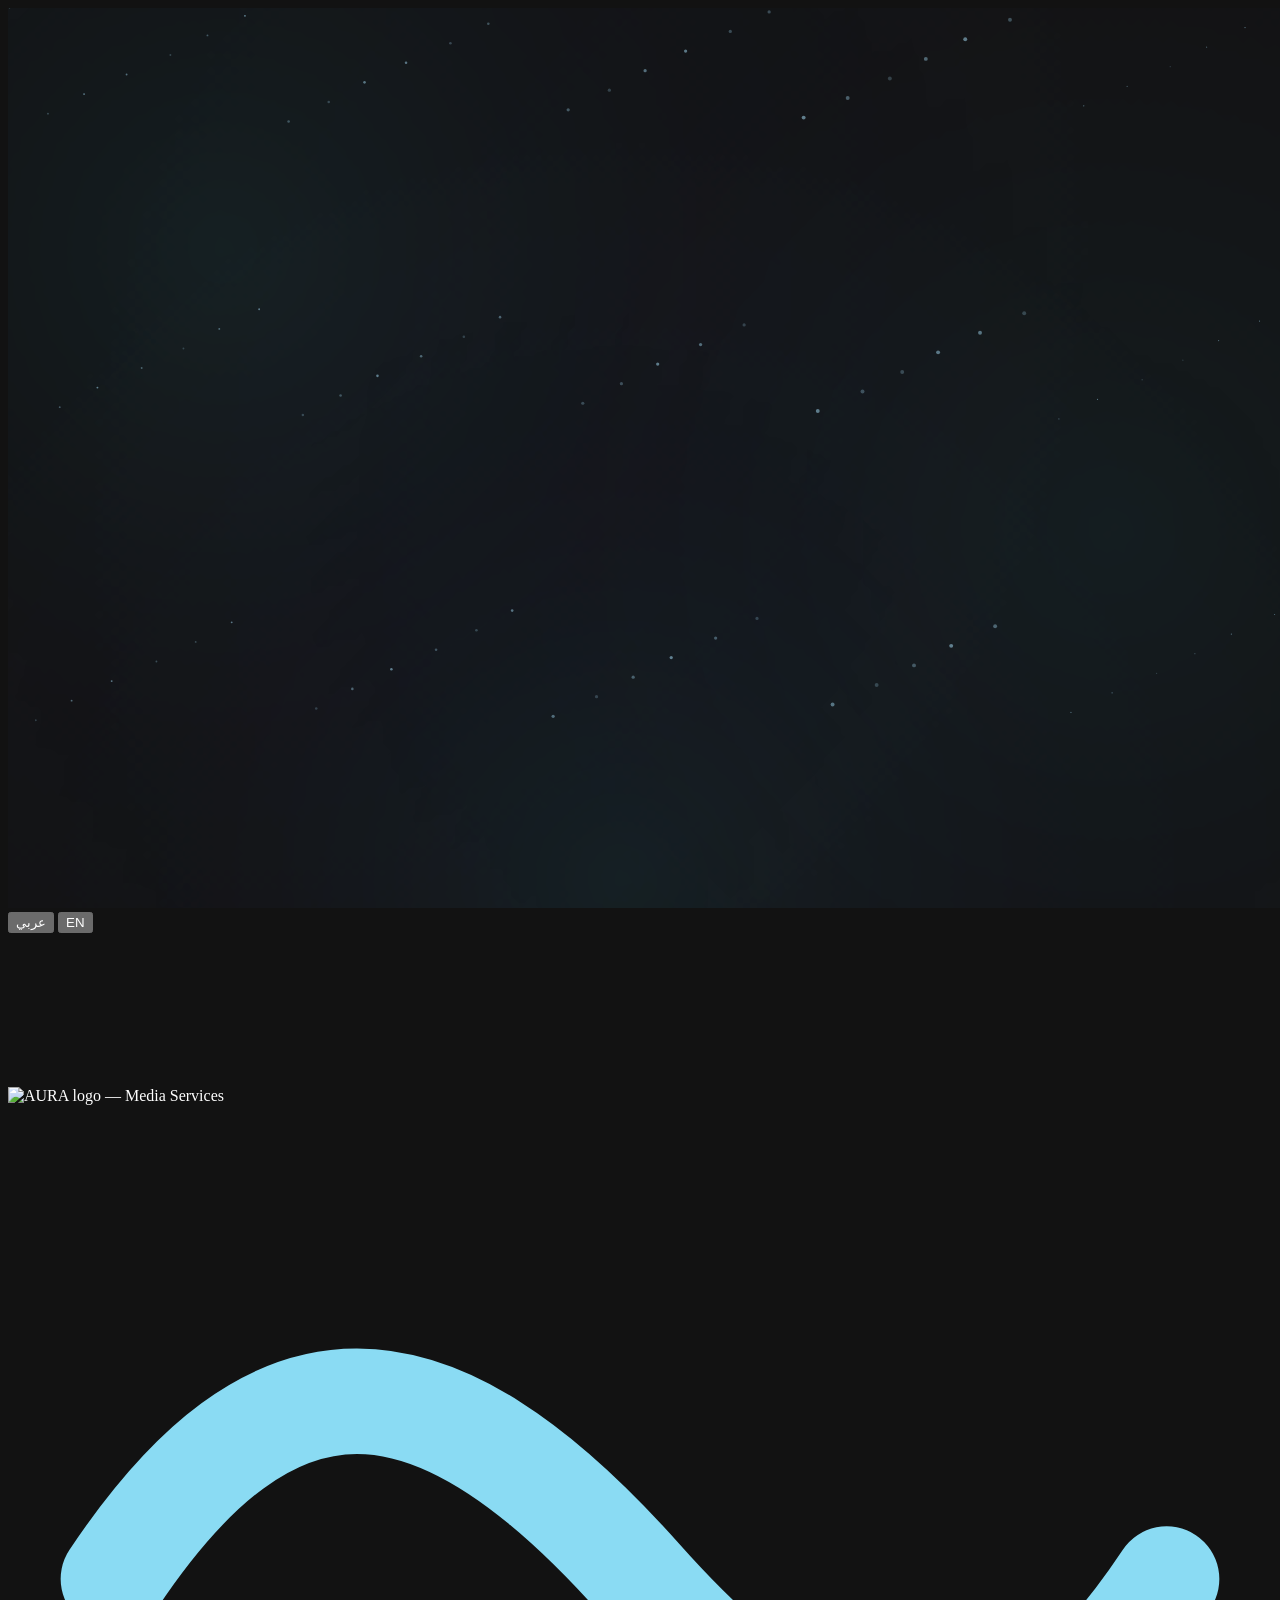
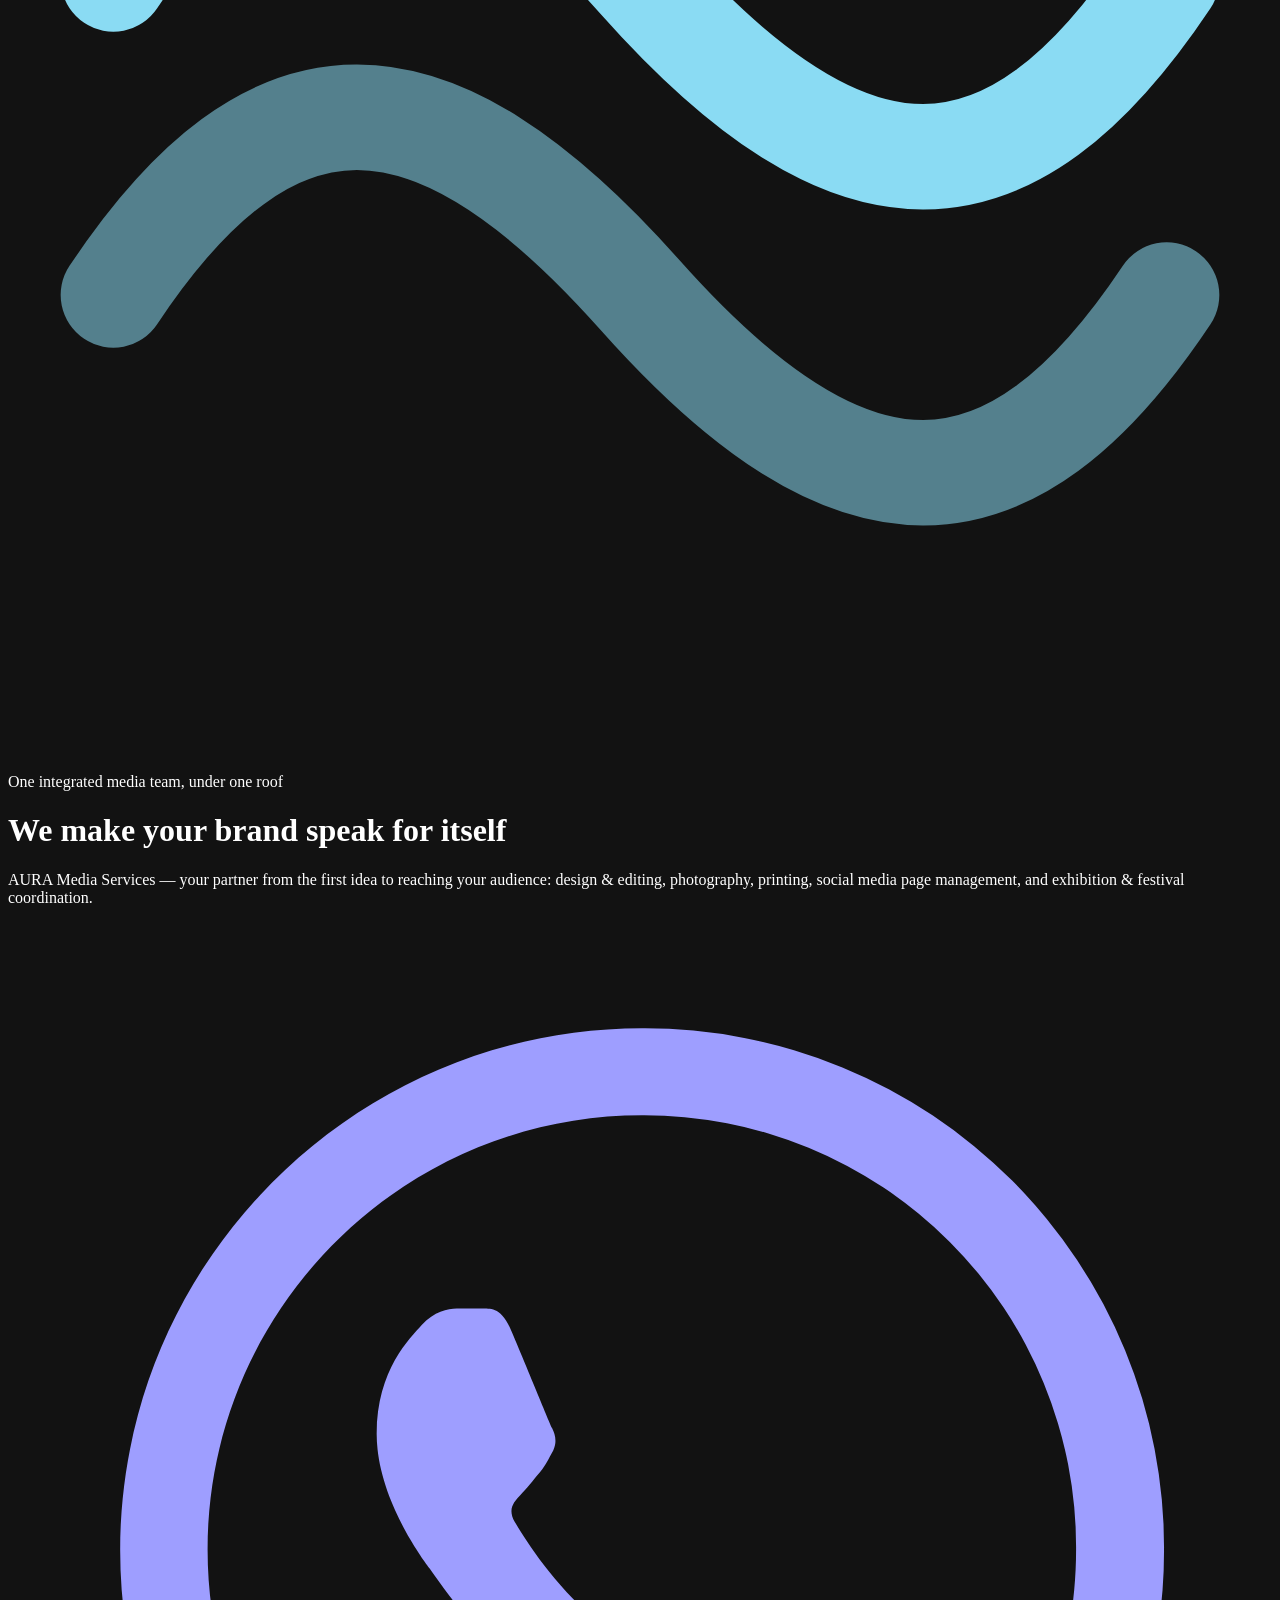
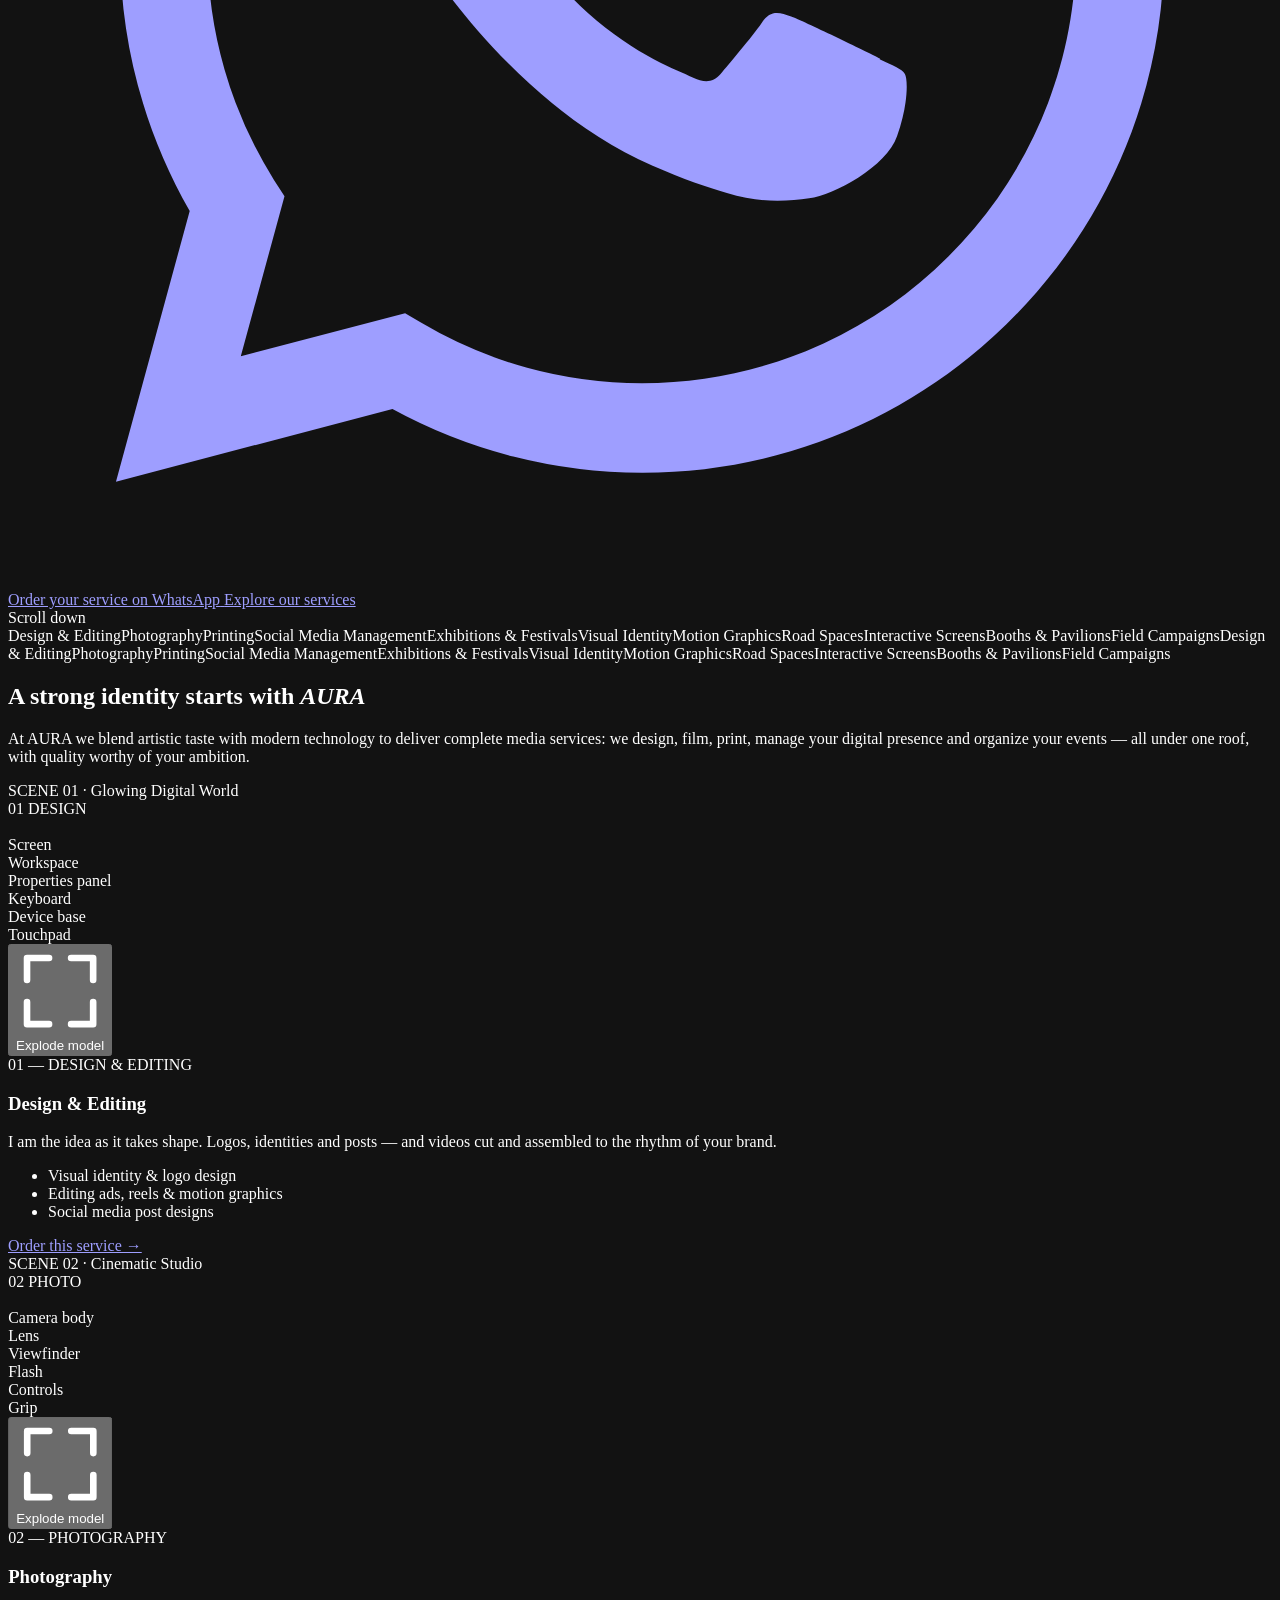
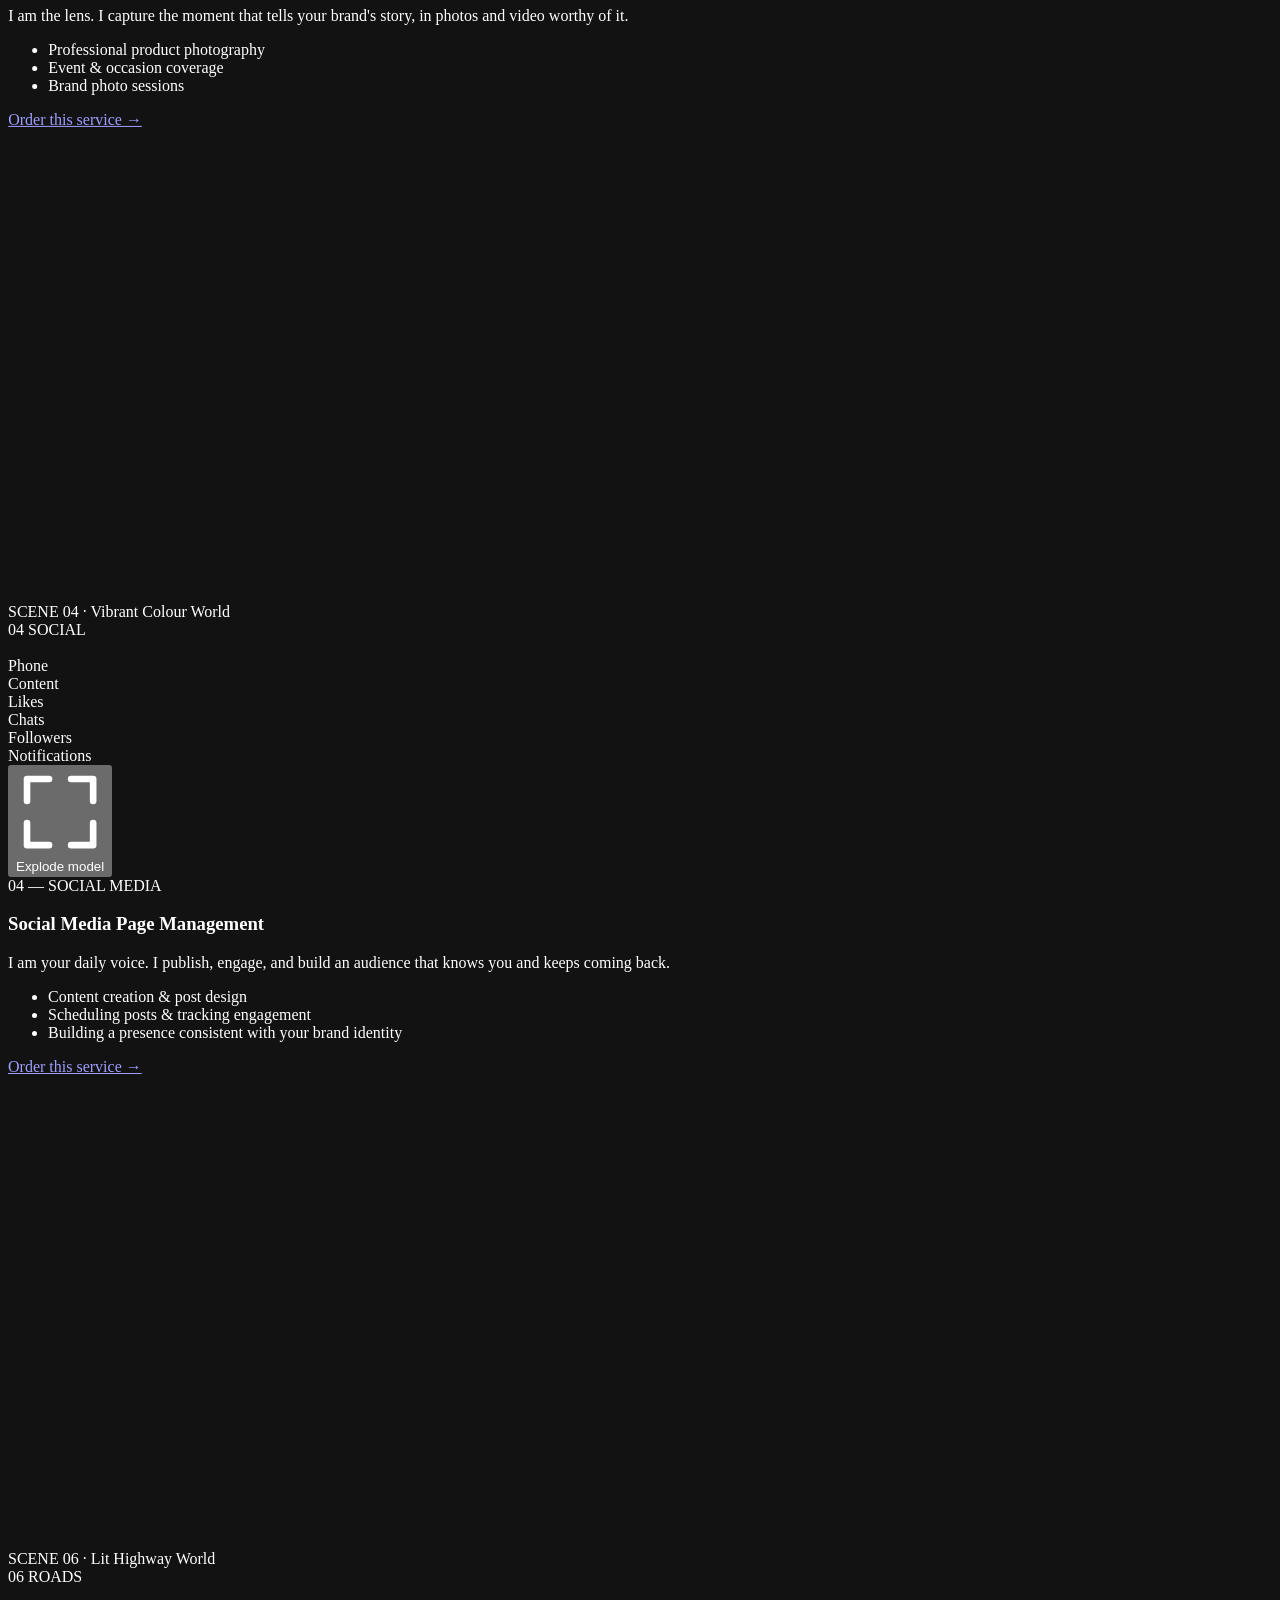
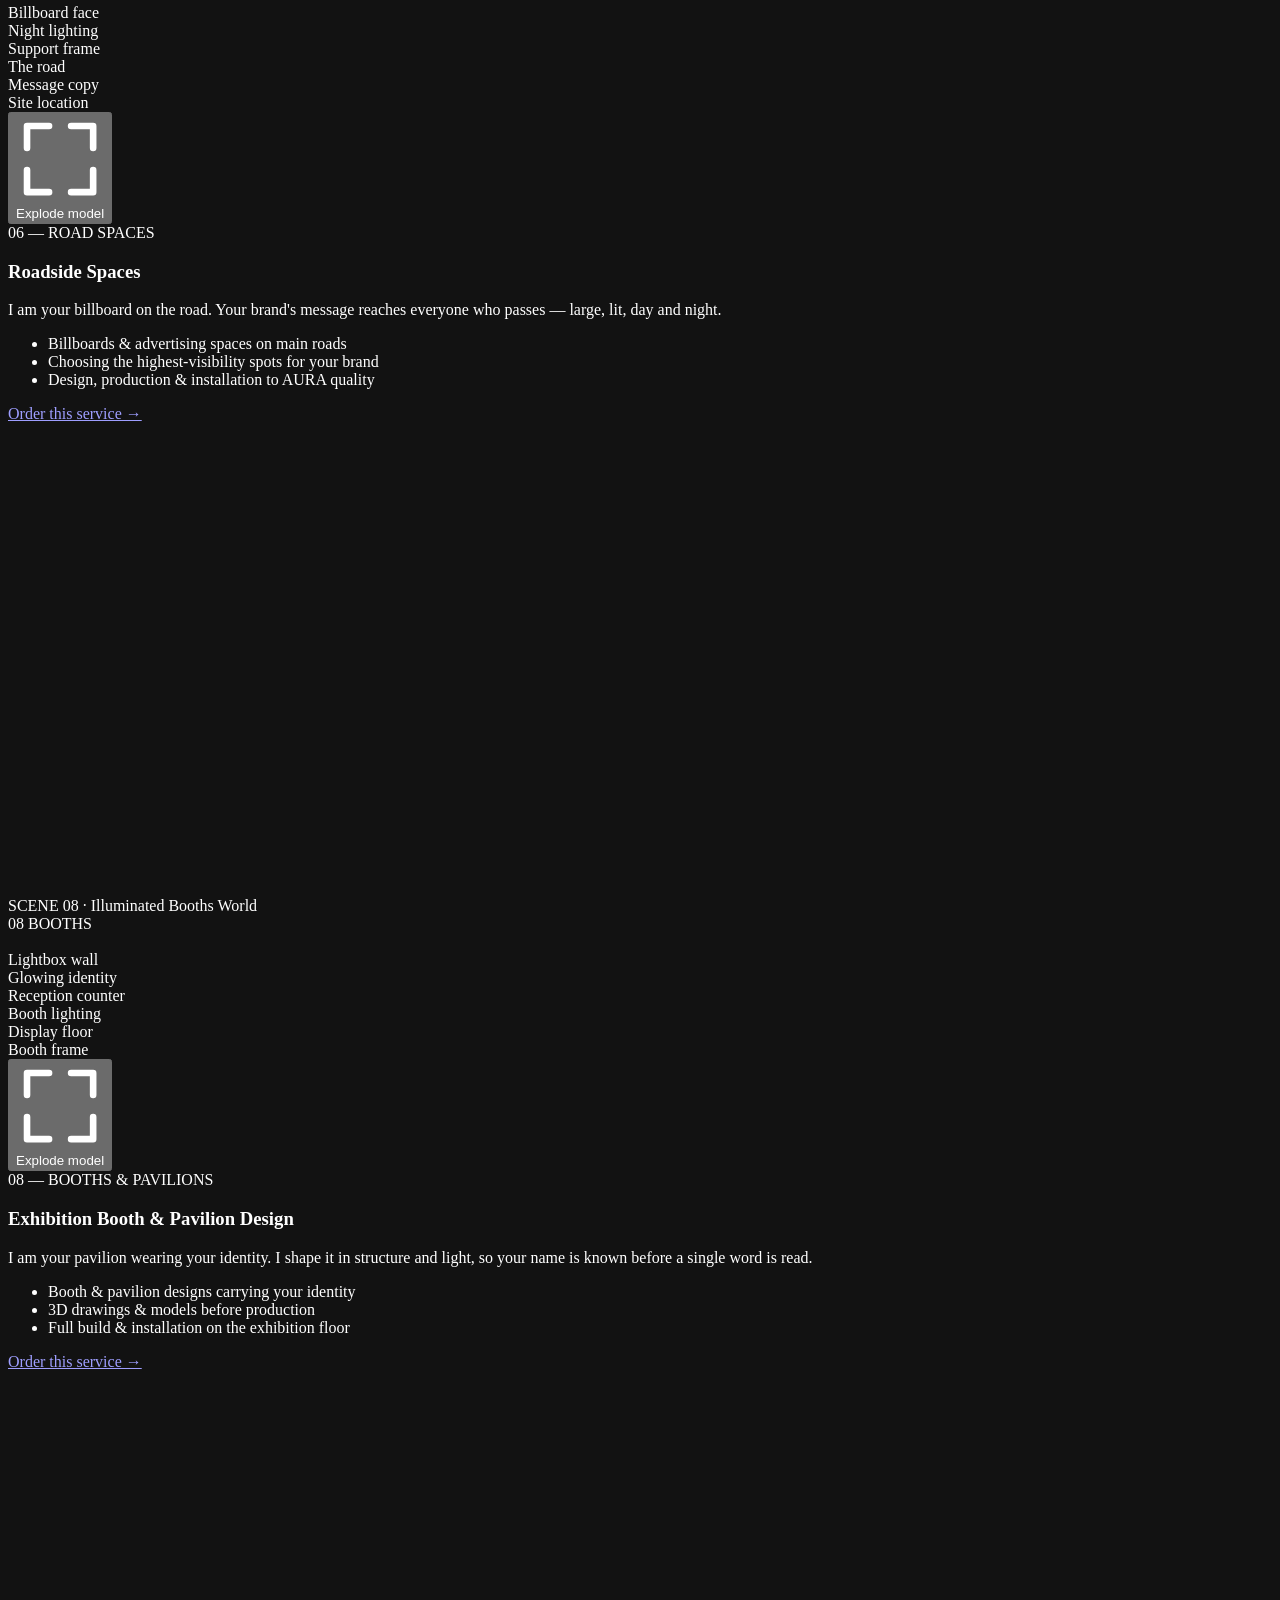
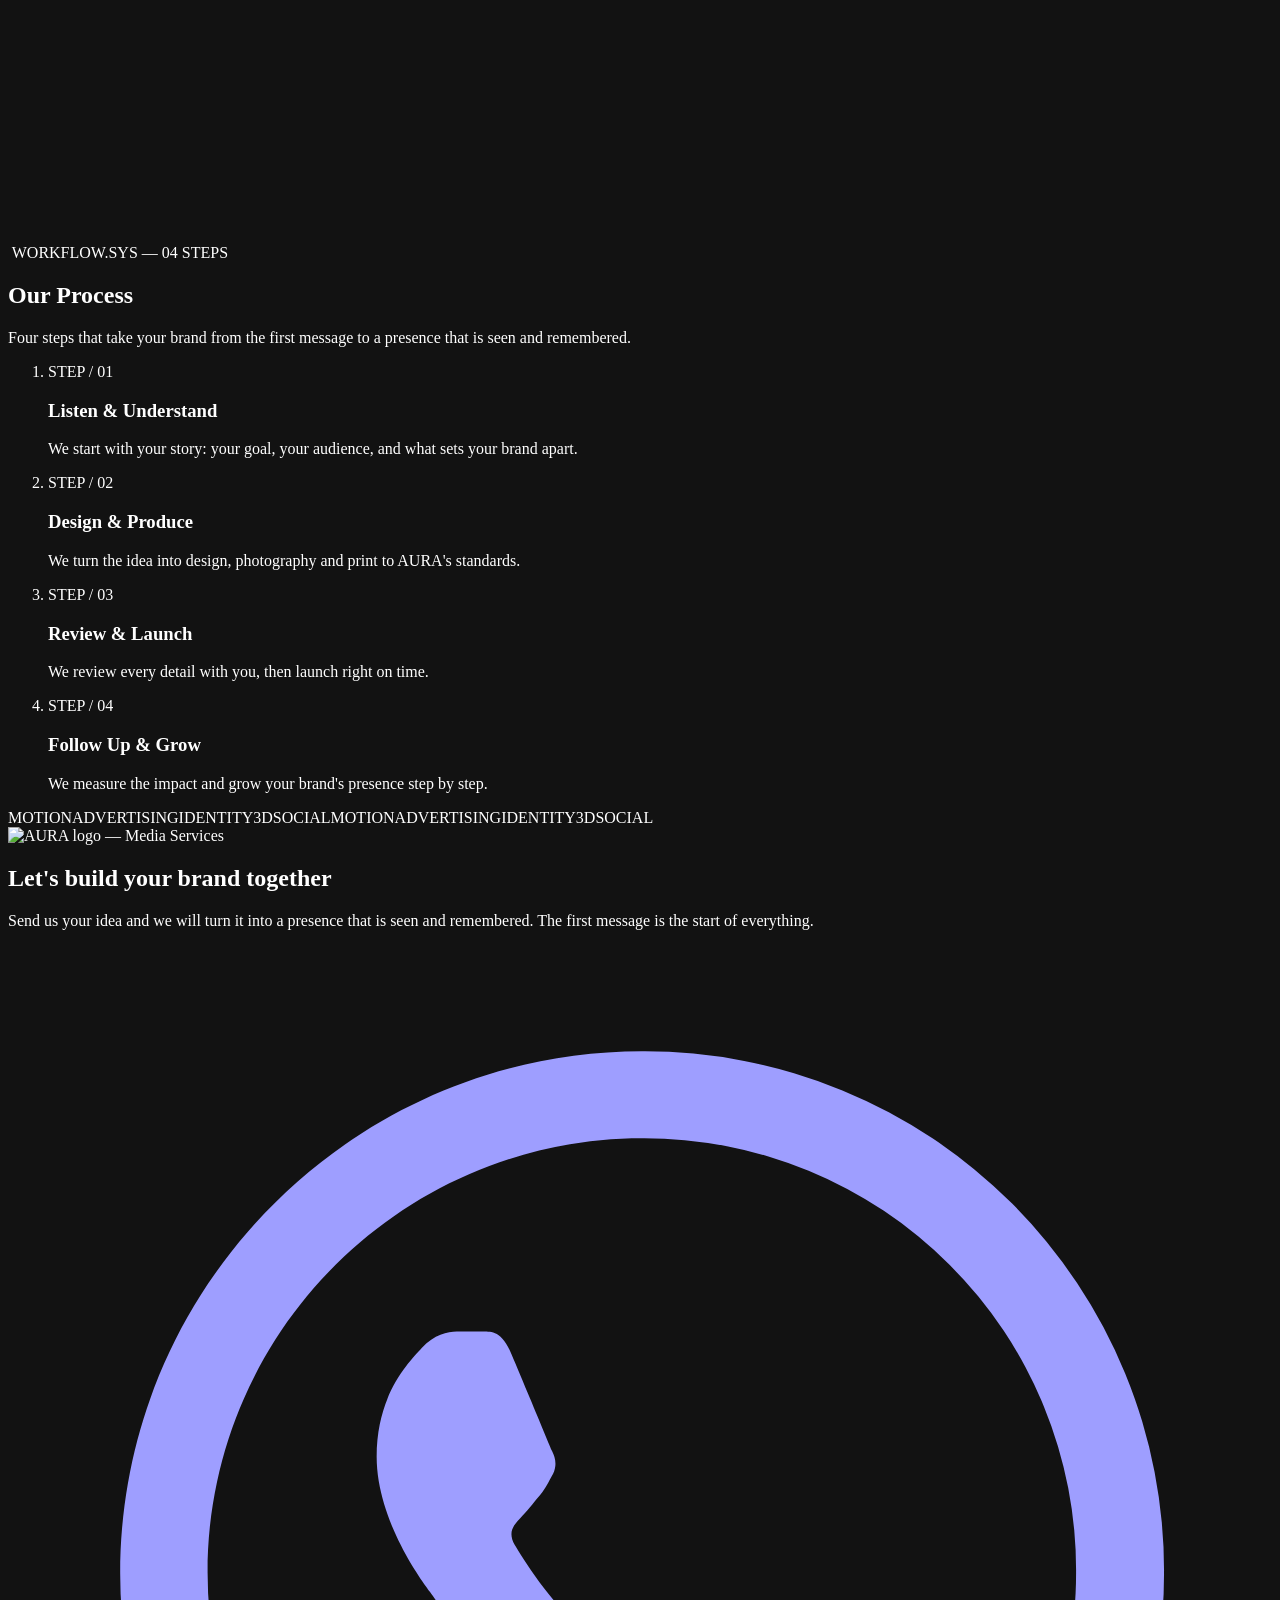
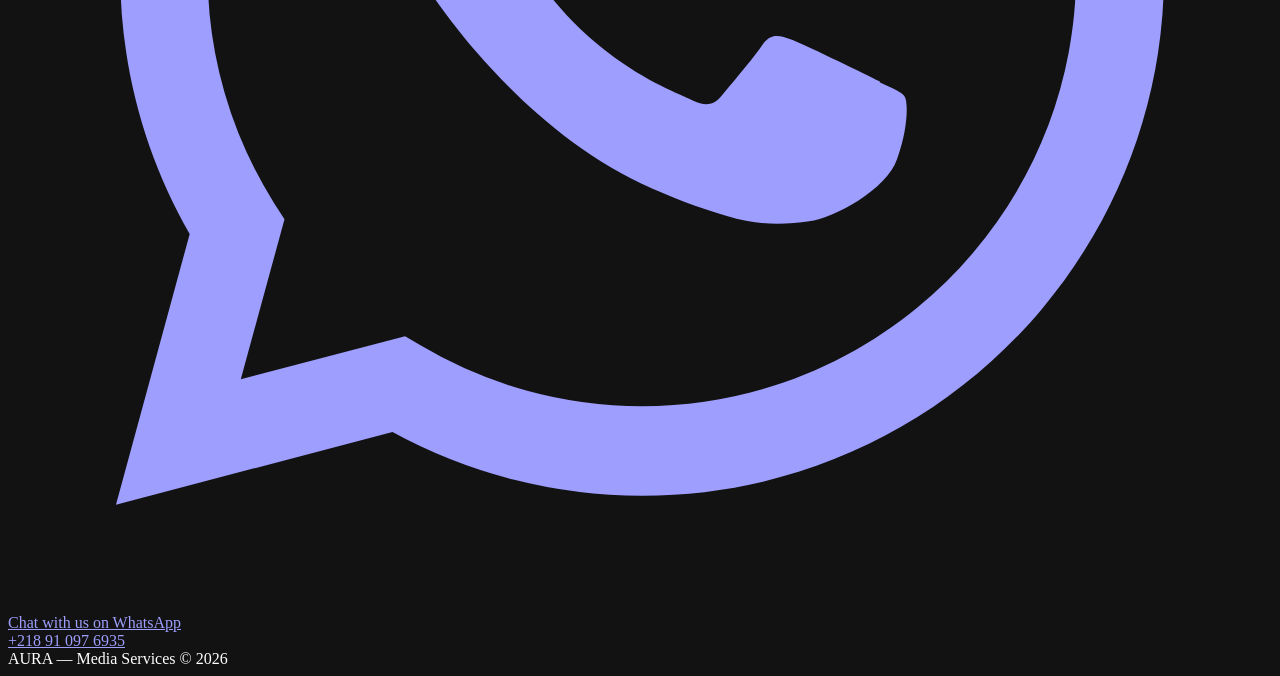
==== commit 76274ec4: "AURA site update with phone number — batch 1/18" ====
--- a/index.html
+++ b/index.html
@@ -11,991 +11,7 @@
     <link rel="preconnect" href="https://fonts.googleapis.com" />
     <link rel="preconnect" href="https://fonts.gstatic.com" crossorigin />
     <link href="https://fonts.googleapis.com/css2?family=Cairo:wdth,wght@62..100,200..1000&family=Archivo:wdth,wght@62..125,100..900&family=Tajawal:wght@400;500;700&display=swap" rel="stylesheet" />
-    <style>
-      :root {
-        --navy: #1B2A5E;
-        --navy-deep: #0A1330;
-        --navy-ink: #060B21;
-        --teal: #2FB3D6;
-        --teal-soft: #8ADBF3;
-        --teal-strong: #35C4F0;
-        --gold: #F4C95D;
-        --paper: #FFFFFF;
-        /* cinematic dark palette (2026 kinetic-typography direction) */
-        --bg: #0A0A0F;
-        --bg-2: #101018;
-        --surface: #13131E;
-        --surface-line: rgba(53, 196, 240, .18);
-        --ink: #F4F8FF;
-        --muted: #A8B4D8;
-        --accent: var(--teal);
-        --hero-bg: radial-gradient(120% 90% at 80% -10%, #1E3A7A 0%, #122356 42%, #0A0A0F 100%);
-        --stage-bg: radial-gradient(90% 90% at 50% 28%, #1B1B28 0%, #0B0B13 74%);
-        --stage-wash: radial-gradient(58% 46% at 50% 44%, rgba(47, 179, 214, .18), transparent 70%);
-        --shadow: 0 30px 60px -25px rgba(0, 0, 0, .65);
-        color-scheme: dark;
-      }
-      /* Cinematic dark is the chosen style: the near-black canvas ships
-         unconditionally (a light-scheme variant would wash out the hero). */
-      * { box-sizing: border-box; }
-      html { scroll-behavior: smooth; overflow-x: clip; }
-      body {
-        margin: 0;
-        font-family: "Tajawal", system-ui, sans-serif;
-        background: var(--bg);
-        color: var(--ink);
-        overflow-x: hidden;
-        overflow-x: clip;
-        -webkit-font-smoothing: antialiased;
-      }
-      h1, h2, h3 { font-family: "Cairo", "Tajawal", sans-serif; margin: 0; }
-      p { margin: 0; }
-      img { max-width: 100%; display: block; }
-      a { color: inherit; }
-
-      /* ---------- HERO ---------- */
-      .hero {
-        position: relative;
-        min-height: 100vh;
-        min-height: 100svh;
-        display: flex;
-        flex-direction: column;
-        align-items: center;
-        justify-content: center;
-        text-align: center;
-        padding: 72px 20px 90px;
-        background: var(--hero-bg);
-        color: #fff;
-        overflow: hidden;
-        isolation: isolate;
-      }
-      #waves { position: absolute; inset: 0; width: 100%; height: 100%; z-index: -1; }
-      /* atmospheric light wash + glow behind the hero (gradients as light) */
-      .hero::before {
-        content: "";
-        position: absolute; inset: 0; z-index: -3;
-        background:
-          radial-gradient(42rem 30rem at 18% 6%, rgba(47, 179, 214, .34), transparent 62%),
-          radial-gradient(34rem 26rem at 84% 14%, rgba(27, 42, 94, .75), transparent 66%),
-          linear-gradient(180deg, rgba(10, 10, 15, 0) 55%, var(--bg) 100%);
-        pointer-events: none;
-      }
-      .hero::after {
-        content: "";
-        position: absolute; z-index: -2;
-        inset-inline-start: 50%; top: -14rem;
-        width: 34rem; height: 34rem;
-        transform: translateX(-50%);
-        border-radius: 50%;
-        background: radial-gradient(closest-side, rgba(53, 196, 240, .30), transparent 72%);
-        filter: blur(48px);
-        pointer-events: none;
-      }
-      /* fine film grain — tactile, anti-flat texture */
-      body::after {
-        content: "";
-        position: fixed; inset: 0;
-        z-index: 60;
-        pointer-events: none;
-        opacity: .045;
-        background-image: url("data:image/svg+xml;utf8,<svg xmlns='http://www.w3.org/2000/svg' width='160' height='160'><filter id='n'><feTurbulence type='fractalNoise' baseFrequency='0.9' numOctaves='2'/><feColorMatrix type='saturate' values='0'/></filter><rect width='100%25' height='100%25' filter='url(%23n)'/></svg>");
-        background-size: 160px 160px;
-      }
-      .hero-logo {
-        width: min(460px, 80vw);
-        height: auto;
-        filter: drop-shadow(0 18px 45px rgba(0, 0, 0, .45));
-        animation: logoIn 1.4s cubic-bezier(.2, .8, .2, 1) both .15s;
-      }
-      @keyframes logoIn {
-        from { opacity: 0; transform: translateY(46px) scale(.92); }
-        to { opacity: 1; transform: translateY(0) scale(1); }
-      }
-      .hero-tag {
-        margin-top: 34px;
-        font-family: "Cairo", sans-serif;
-        font-weight: 900;
-        font-size: clamp(3rem, 11vw, 6.2rem);
-        line-height: 1.14;
-        max-width: 16ch;
-        font-variation-settings: "wght" 900;
-        will-change: font-variation-settings;
-      }
-      html[lang="en"] .hero-tag { font-family: "Archivo", "Cairo", sans-serif; font-stretch: 125%; letter-spacing: -.01em; }
-      html[lang="en"] h2, html[lang="en"] h3 { font-family: "Archivo", "Cairo", sans-serif; }
-      /* kinetic headline: each word rises from behind a mask, staggered */
-      .kw { display: inline-block; overflow: hidden; vertical-align: bottom; padding-bottom: .24em; margin-bottom: -.24em; }
-      .kwi {
-        display: inline-block;
-        line-height: 1.2;
-        transform: translateY(118%);
-        animation: kwIn .9s cubic-bezier(.16, 1, .3, 1) both;
-        animation-delay: calc(var(--i, 0) * 95ms + 250ms);
-      }
-      @keyframes kwIn { to { transform: translateY(0); } }
-      /* scroll-kinetic section titles: weight morph + growing accent rule */
-      .kin {
-        --tw: 620;
-        font-variation-settings: "wght" var(--tw);
-        transition: font-variation-settings 1.1s cubic-bezier(.16, 1, .3, 1);
-        position: relative;
-        display: inline-block;
-      }
-      .kin.in { --tw: 900; }
-      .kin::after {
-        content: "";
-        position: absolute;
-        inset-inline-start: 0;
-        bottom: -.38em;
-        width: 100%; height: .13em;
-        border-radius: 3px;
-        background: var(--teal);
-        transform: scaleX(0);
-        transform-origin: right center;
-        transition: transform 1s cubic-bezier(.16, 1, .3, 1) .18s;
-      }
-      html[dir="ltr"] .kin::after { transform-origin: left center; }
-      .kin.in::after { transform: scaleX(1); }
-      .hero-sub {
-        margin-top: 14px;
-        font-size: clamp(1rem, 2.6vw, 1.2rem);
-        color: #C9D8F7;
-        max-width: 54ch;
-        line-height: 1.9;
-        animation: riseIn 1s ease both .75s;
-      }
-      @keyframes riseIn {
-        from { opacity: 0; transform: translateY(26px); }
-        to { opacity: 1; transform: translateY(0); }
-      }
-      /* controls rise without ever sitting at opacity 0 */
-      @keyframes riseT {
-        from { transform: translateY(26px); }
-        to { transform: translateY(0); }
-      }
-      .hero-ctas {
-        margin-top: 36px;
-        display: flex;
-        gap: 14px;
-        flex-wrap: wrap;
-        justify-content: center;
-        animation: riseT 1s ease both .95s;
-      }
-      .btn {
-        display: inline-flex;
-        align-items: center;
-        gap: 10px;
-        padding: 14px 28px;
-        border-radius: 999px;
-        font-family: "Cairo", sans-serif;
-        font-weight: 800;
-        font-size: 1.02rem;
-        text-decoration: none;
-        transition: transform .25s ease, box-shadow .25s ease, background .25s ease;
-        will-change: transform;
-      }
-      .btn svg { width: 20px; height: 20px; flex: none; }
-      .btn-wa {
-        background: #25D366;
-        color: #06281A;
-        box-shadow: 0 14px 34px -12px rgba(37, 211, 102, .65);
-      }
-      .btn-wa:hover { transform: translateY(-3px); box-shadow: 0 20px 40px -12px rgba(37, 211, 102, .75); }
-      .btn-ghost {
-        background: rgba(255, 255, 255, .08);
-        color: #fff;
-        border: 1px solid rgba(255, 255, 255, .35);
-        backdrop-filter: blur(6px);
-      }
-      .btn-ghost:hover { transform: translateY(-3px); background: rgba(255, 255, 255, .16); }
-      .scroll-cue {
-        position: absolute;
-        bottom: 26px;
-        left: 50%;
-        transform: translateX(-50%);
-        color: #9FC6E8;
-        font-size: .82rem;
-        letter-spacing: .04em;
-        display: flex;
-        flex-direction: column;
-        align-items: center;
-        gap: 8px;
-      }
-      .scroll-cue .wheel {
-        width: 24px; height: 40px;
-        border: 2px solid rgba(159, 198, 232, .55);
-        border-radius: 14px;
-        position: relative;
-      }
-      .scroll-cue .wheel::after {
-        content: "";
-        position: absolute;
-        top: 7px; left: 50%;
-        width: 5px; height: 9px;
-        margin-left: -2.5px;
-        border-radius: 4px;
-        background: var(--teal);
-        animation: cueDrop 1.8s ease-in-out infinite;
-      }
-      @keyframes cueDrop {
-        0% { transform: translateY(0); opacity: 1; }
-        70% { transform: translateY(14px); opacity: 0; }
-        100% { transform: translateY(0); opacity: 0; }
-      }
-
-      /* ---------- MARQUEE ---------- */
-      .marquee {
-        background: var(--navy);
-        color: #fff;
-        overflow: hidden;
-        padding: 16px 0;
-        border-block: 1px solid rgba(138, 219, 243, .25);
-      }
-      .marquee-track {
-        display: flex;
-        gap: 0;
-        width: max-content;
-        animation: marqueeMove 30s linear infinite;
-      }
-      .marquee-track span {
-        font-family: "Cairo", sans-serif;
-        font-weight: 800;
-        font-size: 1.05rem;
-        padding: 0 26px;
-        white-space: nowrap;
-        display: inline-flex;
-        align-items: center;
-        gap: 26px;
-      }
-      .marquee-track span::after {
-        content: "";
-        width: 9px; height: 9px;
-        border-radius: 50%;
-        background: var(--teal);
-        flex: none;
-      }
-      /* every fourth marquee word takes the accent — the strip itself becomes kinetic type */
-      .marquee-track span:nth-child(4n+2) { color: var(--teal-soft); }
-      @keyframes marqueeMove {
-        from { transform: translateX(0); }
-        to { transform: translateX(50%); }
-      }
-
-      /* ---------- ABOUT ---------- */
-      .about {
-        max-width: 880px;
-        margin: 0 auto;
-        padding: 84px 22px 30px;
-        text-align: center;
-      }
-      .about h2 { font-size: clamp(1.7rem, 5vw, 2.5rem); font-weight: 900; line-height: 1.4; }
-      .about h2 em { font-style: normal; color: var(--teal); }
-      .about p { margin-top: 18px; color: var(--muted); font-size: 1.12rem; line-height: 2; }
-
-      /* ---------- SERVICES / 3D STAGES ---------- */
-      .services { padding: 30px 0 40px; }
-      .service {
-        position: relative;
-        max-width: 80rem;
-        margin: 0 auto;
-        padding: 54px 22px;
-        display: grid;
-        grid-template-columns: 1.05fr .95fr;
-        gap: 2.5rem;
-        align-items: center;
-      }
-      .service:nth-child(even) .stage-wrap { order: 2; }
-      .stage-wrap {
-        position: relative;
-        border-radius: 28px;
-        background: var(--stage-bg);
-        border: 1px solid var(--surface-line);
-        box-shadow: var(--shadow);
-        overflow: hidden;
-        aspect-ratio: 16 / 10;
-        touch-action: pan-y;
-        isolation: isolate;
-      }
-      /* one stage in each pair wears an organic curved cut */
-      .service:nth-child(even) .stage-wrap { border-radius: 46% 14px 46% 14px / 36% 14px 36% 14px; }
-      /* oversized outlined index numeral behind the render */
-      .giant-num {
-        position: absolute;
-        top: -.06em;
-        inset-inline-end: .04em;
-        z-index: 0;
-        font-family: "Archivo", sans-serif;
-        font-weight: 200;
-        font-variation-settings: "wght" 200;
-        font-size: clamp(7rem, 17vw, 12.5rem);
-        line-height: 1;
-        color: transparent;
-        -webkit-text-stroke: 1.5px rgba(53, 196, 240, .22);
-        pointer-events: none;
-        user-select: none;
-      }
-      @supports (animation-timeline: view()) {
-        @media (prefers-reduced-motion: no-preference) {
-          .stage-wrap { animation: stageRise linear both; animation-timeline: view(); animation-range: entry 0% entry 55%; }
-        }
-      }
-      @keyframes stageRise {
-        from { transform: translateY(34px) scale(.97); }
-        to { transform: translateY(0) scale(1); }
-      }
-      .stage-wrap::before {
-        content: "";
-        position: absolute; inset: 0;
-        background: var(--stage-wash);
-        pointer-events: none;
-        z-index: 0;
-      }
-      .stage-wrap::after {
-        content: "";
-        position: absolute;
-        left: 50%; bottom: 8%;
-        width: 56%; height: 30px;
-        transform: translateX(-50%);
-        background: radial-gradient(closest-side, rgba(0, 0, 0, .45), transparent);
-        border-radius: 50%;
-        pointer-events: none;
-      }
-      .model-img {
-        position: absolute;
-        inset: 0;
-        margin: auto;
-        width: 72%; height: 72%;
-        object-fit: contain;
-        filter: drop-shadow(0 26px 24px rgba(1, 5, 20, .5));
-        transform: perspective(900px) rotateX(var(--rx, 0deg)) rotateY(var(--ry, 0deg)) translateY(var(--py, 0px)) scale(1.03);
-        will-change: transform;
-        z-index: 1;
-      }
-      .stage-fallback {
-        position: absolute; inset: 0;
-        display: none;
-        place-items: center;
-        z-index: 2;
-      }
-      .stage-wrap.no-webgl .stage-fallback { display: grid; }
-      .stage-fallback .orb {
-        width: 150px; height: 150px;
-        border-radius: 38px;
-        background: linear-gradient(145deg, var(--teal), var(--navy));
-        display: grid; place-items: center;
-        box-shadow: 0 30px 50px -18px rgba(47, 179, 214, .55);
-        animation: orbFloat 4.5s ease-in-out infinite;
-      }
-      .stage-fallback .orb svg { width: 74px; height: 74px; }
-      @keyframes orbFloat {
-        0%, 100% { transform: translateY(0) rotate(-4deg); }
-        50% { transform: translateY(-16px) rotate(4deg); }
-      }
-      .stage-tag {
-        position: absolute;
-        top: 16px; inset-inline-start: 16px;
-        background: rgba(6, 11, 33, .55);
-        color: #DFF4FD;
-        border: 1px solid rgba(138, 219, 243, .35);
-        backdrop-filter: blur(6px);
-        font-family: "Cairo", sans-serif;
-        font-weight: 700;
-        font-size: .82rem;
-        padding: 6px 14px;
-        border-radius: 999px;
-        z-index: 3;
-      }
-      .service-num {
-        font-family: "Cairo", sans-serif;
-        font-weight: 900;
-        color: var(--teal);
-        font-size: .95rem;
-        letter-spacing: .12em;
-      }
-      .service-copy h3 { font-size: clamp(1.7rem, 4.6vw, 2.5rem); font-weight: 900; margin-top: 12px; margin-bottom: .35em; line-height: 1.35; }
-      .service-copy > p { margin-top: 14px; color: var(--muted); line-height: 2; font-size: 1.06rem; }
-      .feats { list-style: none; margin: 22px 0 0; padding: 0; display: grid; gap: 12px; }
-      .feats li {
-        display: flex; align-items: center; gap: 12px;
-        background: var(--surface);
-        border: 1px solid var(--surface-line);
-        border-radius: 14px;
-        padding: 12px 16px;
-        font-weight: 500;
-        box-shadow: 0 10px 24px -18px rgba(0, 0, 0, .5);
-      }
-      .feats li::before {
-        content: "";
-        width: 10px; height: 10px; flex: none;
-        border-radius: 3px;
-        background: var(--teal);
-        transform: rotate(45deg);
-        box-shadow: 0 0 0 4px rgba(47, 179, 214, .18);
-      }
-      .service-link {
-        display: inline-flex; align-items: center; gap: 8px;
-        margin-top: 24px;
-        font-family: "Cairo", sans-serif; font-weight: 800;
-        color: var(--teal);
-        text-decoration: none;
-      }
-      .service-link:hover { text-decoration: underline; }
-
-      /* ---------- CONTACT ---------- */
-      .contact {
-        margin: 40px auto 0;
-        max-width: 1180px;
-        padding: 0 22px 90px;
-      }
-      .contact-card {
-        position: relative;
-        overflow: hidden;
-        border-radius: 32px;
-        background: var(--hero-bg);
-        color: #fff;
-        text-align: center;
-        padding: 64px 24px 58px;
-        box-shadow: var(--shadow);
-      }
-      .contact-card img { width: min(300px, 64vw); height: auto; margin: 0 auto; filter: drop-shadow(0 12px 30px rgba(0,0,0,.4)); }
-      .contact-card h2 { margin-top: 28px; font-size: clamp(1.6rem, 4.6vw, 2.3rem); font-weight: 900; line-height: 1.45; }
-      .contact-card p { margin: 14px auto 0; color: #C9D8F7; line-height: 1.9; max-width: 48ch; }
-      .contact-card .btn { margin-top: 30px; }
-      .phone-line { margin-top: 20px; font-family: "Cairo", sans-serif; font-weight: 700; font-size: 1.15rem; direction: ltr; }
-      .phone-line a { text-decoration: none; color: var(--teal-soft); }
-      footer {
-        text-align: center;
-        padding: 26px 16px 40px;
-        color: var(--muted);
-        font-size: .92rem;
-      }
-
-      /* ---------- LANGUAGE SWITCH ---------- */
-      .lang-switch {
-        position: fixed;
-        top: calc(12px + env(safe-area-inset-top));
-        inset-inline-end: 14px;
-        z-index: 80;
-        display: inline-flex;
-        gap: 4px;
-        padding: 4px;
-        border-radius: 999px;
-        background: rgba(6, 11, 33, .72);
-        border: 1px solid rgba(138, 219, 243, .35);
-        backdrop-filter: blur(8px);
-        box-shadow: 0 12px 28px -12px rgba(0, 0, 0, .55);
-      }
-      .lang-switch button {
-        appearance: none;
-        border: 0;
-        cursor: pointer;
-        min-height: 40px;
-        padding: 8px 18px;
-        border-radius: 999px;
-        background: transparent;
-        color: #C9D8F7;
-        font-family: "Cairo", "Tajawal", sans-serif;
-        font-weight: 800;
-        font-size: .95rem;
-        line-height: 1;
-        transition: background .2s ease, color .2s ease;
-      }
-      .lang-switch button.active { background: var(--teal); color: #062A38; }
-      .lang-switch button:focus-visible { outline: 2px solid var(--teal-soft); outline-offset: 2px; }
-      @keyframes marqueeMoveL {
-        from { transform: translateX(0); }
-        to { transform: translateX(-50%); }
-      }
-      html[dir="ltr"] .marquee-track { animation-name: marqueeMoveL; }
-
-      /* ---------- MOBILE / TOUCH ---------- */
-      @media (max-width: 820px) {
-        :root { --shadow: 0 18px 36px -20px rgba(0, 0, 0, .5); }
-        body { -webkit-tap-highlight-color: transparent; }
-        .hero { padding: 48px 18px calc(84px + env(safe-area-inset-bottom)); }
-        .hero-logo { width: min(400px, 84vw); }
-        .hero-sub { line-height: 1.8; }
-        .hero-ctas { width: 100%; max-width: 360px; flex-direction: column; align-items: stretch; }
-        .hero-ctas .btn { width: 100%; justify-content: center; }
-        .btn { min-height: 52px; }
-        .scroll-cue { bottom: calc(16px + env(safe-area-inset-bottom)); }
-        .about { padding: 60px 20px 24px; }
-        .about p { font-size: 1.05rem; }
-        .service { grid-template-columns: 1fr; gap: 26px; padding: 38px 18px; }
-        .service:nth-child(even) .stage-wrap { order: 0; }
-        .stage-wrap { aspect-ratio: 4 / 3; border-radius: 24px; }
-        .service:nth-child(even) .stage-wrap { border-radius: 38% 18px 38% 18px / 30% 18px 30% 18px; }
-        .model-img { width: 84%; height: 80%; }
-        .giant-num { font-size: clamp(5.5rem, 26vw, 8rem); }
-        .service-link { padding: 10px 2px; margin-top: 16px; }
-        .contact { padding: 0 14px calc(70px + env(safe-area-inset-bottom)); }
-        .contact-card { border-radius: 24px; padding: 48px 18px 44px; }
-        .phone-line a { display: inline-block; padding: 8px 6px; }
-        footer { padding-bottom: calc(34px + env(safe-area-inset-bottom)); }
-      }
-      @media (max-width: 560px) {
-        .stage-wrap { aspect-ratio: 4 / 3.5; }
-        .marquee-track span { font-size: .95rem; padding: 0 18px; gap: 18px; }
-        .feats li { padding: 12px 14px; }
-        .service-copy > p { line-height: 1.9; }
-        .hero-tag { max-width: 18ch; }
-      }
-      @media (max-height: 480px) {
-        .scroll-cue { display: none; }
-      }
-      @media (prefers-reduced-motion: reduce) {
-        html { scroll-behavior: auto; }
-        .hero-logo, .hero-sub, .hero-ctas { animation: none; }
-        .kwi { transform: none; animation: none; }
-        .kin { transition: none; --tw: 900; }
-        .kin::after { transition: none; transform: scaleX(1); }
-        .marquee-track { animation-duration: 80s; }
-        .scroll-cue .wheel::after, .stage-fallback .orb { animation: none; }
-      }
-
-      /* ---------- IMMERSIVE CINEMATIC ENVIRONMENT ---------- */
-      /* fixed "set" behind everything: fog banks and parallax dust */
-      #env {
-        position: fixed; inset: 0;
-        width: 100%; height: 100%;
-        z-index: -1;
-        pointer-events: none;
-      }
-      /* cinematic vignette framing the whole page */
-      body::before {
-        content: "";
-        position: fixed; inset: 0;
-        z-index: 59;
-        pointer-events: none;
-        background: radial-gradient(125% 95% at 50% 42%, transparent 52%, rgba(2, 3, 9, .6) 100%);
-      }
-      /* volumetric light shafts sweeping the hero */
-      .beam {
-        position: absolute;
-        top: -24%;
-        width: 44vmax; height: 125vmax;
-        z-index: -2;
-        pointer-events: none;
-        mix-blend-mode: screen;
-        filter: blur(12px);
-        background: linear-gradient(180deg, rgba(53, 196, 240, .30), rgba(53, 196, 240, .05) 55%, transparent 78%);
-        clip-path: polygon(43% 0, 57% 0, 94% 100%, 6% 100%);
-        transform-origin: 50% 0;
-      }
-      .beam-a { inset-inline-start: 2%; opacity: .55; animation: beamSwayA 15s ease-in-out infinite alternate; }
-      .beam-b { inset-inline-end: -4%; opacity: .34; animation: beamSwayB 19s ease-in-out infinite alternate; }
-      @keyframes beamSwayA { from { transform: rotate(9deg); } to { transform: rotate(21deg); } }
-      @keyframes beamSwayB { from { transform: rotate(-8deg); } to { transform: rotate(-20deg); } }
-      /* pointer-tracked spotlight on the hero set */
-      .hero-spot {
-        position: absolute; inset: 0;
-        z-index: -1;
-        pointer-events: none;
-        background: radial-gradient(560px circle at var(--mx, 50%) var(--my, 30%), rgba(53, 196, 240, .17), transparent 62%);
-      }
-      /* every service sits in a full-bleed lit environment, not a lone box */
-      .service { position: relative; isolation: isolate; --band-x: 72%; }
-      .service:nth-child(even) { --band-x: 28%; }
-      .service::before {
-        content: "";
-        position: absolute; z-index: -1;
-        top: 4%; bottom: 4%;
-        left: 50%; margin-left: -50vw; width: 100vw;
-        background:
-          radial-gradient(58% 82% at var(--band-x) 50%, rgba(47, 179, 214, .11), transparent 70%),
-          radial-gradient(30% 60% at calc(var(--band-x) - 18%) 30%, rgba(27, 42, 94, .35), transparent 70%),
-          linear-gradient(180deg, transparent, rgba(13, 13, 22, .6) 16%, rgba(13, 13, 22, .6) 84%, transparent);
-        pointer-events: none;
-      }
-      /* inside each stage: perspective floor, sweeping beam, living glow */
-      .sc-floor {
-        position: absolute; z-index: 0;
-        left: -12%; right: -12%; bottom: -6%; height: 48%;
-        background:
-          repeating-linear-gradient(90deg, rgba(53, 196, 240, .17) 0 1px, transparent 1px 54px),
-          repeating-linear-gradient(0deg, rgba(53, 196, 240, .13) 0 1px, transparent 1px 28px);
-        transform: perspective(430px) rotateX(63deg);
-        transform-origin: 50% 100%;
-        -webkit-mask-image: linear-gradient(180deg, transparent, #000 42%, #000 90%, transparent);
-        mask-image: linear-gradient(180deg, transparent, #000 42%, #000 90%, transparent);
-        opacity: .55;
-        pointer-events: none;
-      }
-      .sc-beam {
-        position: absolute; z-index: 0;
-        top: -32%; left: 50%;
-        width: 72%; height: 115%;
-        background: conic-gradient(from 180deg at 50% 0%, transparent 0deg, rgba(53, 196, 240, .17) 13deg, transparent 27deg);
-        transform-origin: 50% 0;
-        mix-blend-mode: screen;
-        animation: scSway 9s ease-in-out infinite alternate;
-        pointer-events: none;
-      }
-      @keyframes scSway { from { transform: translateX(-50%) rotate(-9deg); } to { transform: translateX(-50%) rotate(9deg); } }
-      .sc-glow {
-        position: absolute; z-index: 0;
-        left: var(--gx, 50%); top: var(--gy, 46%);
-        width: 68%; aspect-ratio: 1;
-        transform: translate(-50%, -50%);
-        border-radius: 50%;
-        background: radial-gradient(closest-side, rgba(53, 196, 240, .36), transparent 70%);
-        filter: blur(22px);
-        animation: scPulse 5.5s ease-in-out infinite;
-        pointer-events: none;
-      }
-      @keyframes scPulse { 0%, 100% { opacity: .75; } 50% { opacity: 1; } }
-      /* deeper camera move on the model itself (scroll zoom fed by --mz) */
-      .model-img { transform: perspective(1000px) rotateX(var(--rx, 0deg)) rotateY(var(--ry, 0deg)) translateY(var(--py, 0px)) scale(var(--mz, 1.03)); }
-      /* slow rotating sheen sweeping the contact set */
-      .contact-card { isolation: isolate; }
-      .contact-card::before {
-        content: "";
-        position: absolute; z-index: -1;
-        inset: -45%;
-        background: conic-gradient(from 0deg at 50% 50%, transparent 0deg 68%, rgba(53, 196, 240, .15) 82%, transparent 96%);
-        animation: sheenSpin 16s linear infinite;
-        pointer-events: none;
-      }
-      @keyframes sheenSpin { to { transform: rotate(360deg); } }
-      @media (max-width: 820px) {
-        .beam-a, .beam-b { opacity: .3; }
-        .sc-floor { opacity: .4; }
-        .service::before { top: 2%; bottom: 2%; }
-      }
-      @media (prefers-reduced-motion: reduce) {
-        .beam, .sc-beam, .sc-glow, .contact-card::before { animation: none; }
-      }
-
-      /* ---------- GETLAYERS-INSPIRED LAYER ---------- */
-      /* slow pointer-following brand gradient field, behind all content */
-      #gradField {
-        position: fixed; z-index: -1;
-        left: 0; top: 0;
-        width: 130vmax; height: 130vmax;
-        pointer-events: none;
-        background:
-          radial-gradient(38% 38% at 32% 30%, rgba(47, 179, 214, .13), transparent 70%),
-          radial-gradient(46% 46% at 72% 74%, rgba(27, 42, 94, .55), transparent 72%),
-          radial-gradient(24% 24% at 68% 22%, rgba(53, 196, 240, .09), transparent 70%);
-        will-change: transform;
-      }
-      /* glass trust badge above the headline */
-      .trust-badge {
-        display: inline-flex; align-items: center; gap: 12px;
-        margin-top: 28px;
-        padding: 7px 16px;
-        border-radius: 999px;
-        background: rgba(255, 255, 255, .07);
-        border: 1px solid rgba(138, 219, 243, .3);
-        backdrop-filter: blur(10px);
-        box-shadow: 0 16px 34px -18px rgba(0, 0, 0, .6);
-        animation: riseIn 1s ease both .55s;
-        max-width: 92vw;
-      }
-      .avatars { display: inline-flex; flex: none; }
-      .avatars i {
-        width: 30px; height: 30px; border-radius: 50%;
-        border: 2px solid rgba(10, 16, 38, .9);
-        margin-inline-start: -9px;
-        display: grid; place-items: center;
-        background: linear-gradient(145deg, var(--teal), var(--navy));
-      }
-      .avatars i:first-child { margin-inline-start: 0; }
-      .avatars i:nth-child(2) { background: linear-gradient(145deg, #3E5CA8, var(--teal)); }
-      .avatars i:nth-child(3) { background: linear-gradient(145deg, var(--navy), #12275C); }
-      .avatars i:nth-child(4) { background: linear-gradient(145deg, var(--teal-strong), #1E3A7A); }
-      .avatars svg { width: 16px; height: 16px; opacity: .92; }
-      .trust-text { font-family: "Cairo", sans-serif; font-weight: 700; font-size: .92rem; color: #EAF6FF; white-space: nowrap; }
-      .trust-dot { width: 7px; height: 7px; border-radius: 50%; background: #35E0A1; box-shadow: 0 0 0 4px rgba(53, 224, 161, .18); animation: scPulse 2.6s ease-in-out infinite; flex: none; }
-      /* giant hollow watermark word behind each model, clipped by the stage */
-      .stage-word {
-        position: absolute; z-index: 0;
-        top: 50%; inset-inline: -8%;
-        transform: translateY(-50%);
-        text-align: center;
-        font-family: "Cairo", sans-serif;
-        font-weight: 900;
-        font-size: clamp(4.2rem, 13vw, 9rem);
-        line-height: 1;
-        white-space: nowrap;
-        color: rgba(138, 219, 243, .05);
-        -webkit-text-stroke: 1.5px rgba(138, 219, 243, .17);
-        pointer-events: none; user-select: none;
-      }
-      html[lang="en"] .stage-word { font-family: "Archivo", sans-serif; letter-spacing: .03em; }
-      /* small HUD-style technical labels */
-      .hud {
-        position: absolute; z-index: 3;
-        top: 14px; inset-inline-end: 14px;
-        font-family: ui-monospace, "SF Mono", Menlo, Consolas, monospace;
-        font-size: .62rem; letter-spacing: .14em;
-        color: rgba(168, 224, 250, .88);
-        background: rgba(4, 8, 22, .5);
-        border: 1px solid rgba(138, 219, 243, .28);
-        padding: 5px 9px; border-radius: 6px;
-        display: inline-flex; align-items: center; gap: 7px;
-        pointer-events: none; direction: ltr; white-space: nowrap;
-      }
-      .hud::before { content: ""; width: 6px; height: 6px; border-radius: 50%; background: var(--teal-strong); box-shadow: 0 0 8px rgba(53, 196, 240, .9); animation: hudBlink 2.2s ease-in-out infinite; flex: none; }
-      @keyframes hudBlink { 0%, 100% { opacity: 1; } 50% { opacity: .35; } }
-      .hud-sec { position: static; margin-bottom: 18px; }
-      /* ---------- PROCESS / منهجية العمل ---------- */
-      .process { max-width: 80rem; margin: 0 auto; padding: 72px 22px 34px; position: relative; }
-      .process-head { text-align: center; max-width: 660px; margin: 0 auto 54px; }
-      .process-head h2 { font-size: clamp(1.8rem, 5vw, 2.6rem); font-weight: 900; line-height: 1.4; }
-      .process-head > p { margin-top: 16px; color: var(--muted); line-height: 1.95; font-size: 1.05rem; }
-      .timeline { position: relative; max-width: 760px; margin: 0 auto; }
-      .tl-line { position: absolute; top: 8px; bottom: 8px; inset-inline-start: 15px; width: 2px; background: rgba(138, 219, 243, .14); border-radius: 2px; overflow: hidden; }
-      .tl-fill { width: 100%; height: 0%; background: linear-gradient(180deg, var(--teal-strong), var(--teal)); box-shadow: 0 0 14px rgba(53, 196, 240, .8); }
-      .tl-steps { list-style: none; margin: 0; padding: 0; display: grid; gap: 34px; }
-      .tl-step { position: relative; padding-inline-start: 52px; }
-      .tl-node { position: absolute; top: 12px; inset-inline-start: 9px; width: 14px; height: 14px; border-radius: 50%; background: #0D1526; border: 2px solid rgba(138, 219, 243, .4); transition: background .4s ease, border-color .4s ease, box-shadow .4s ease; }
-      .tl-step.on .tl-node { background: var(--teal-strong); border-color: var(--teal-soft); box-shadow: 0 0 16px rgba(53, 196, 240, .9); }
-      .tl-card { background: var(--surface); border: 1px solid var(--surface-line); border-radius: 18px; padding: 20px 22px; box-shadow: 0 14px 30px -20px rgba(0, 0, 0, .55); opacity: .5; transform: translateY(10px); transition: opacity .5s ease, transform .5s ease, border-color .5s ease; }
-      .tl-step.on .tl-card { opacity: 1; transform: none; border-color: rgba(53, 196, 240, .42); }
-      .tl-idx { font-family: ui-monospace, "SF Mono", Menlo, Consolas, monospace; font-size: .66rem; letter-spacing: .18em; color: var(--teal); direction: ltr; display: inline-block; }
-      .tl-card h3 { font-size: 1.3rem; font-weight: 800; margin-top: 7px; }
-      .tl-card p { margin-top: 8px; color: var(--muted); line-height: 1.9; font-size: .98rem; }
-      /* infinite keyword strip under the process */
-      .kw-strip { overflow: hidden; padding: 30px 0 8px; -webkit-mask-image: linear-gradient(90deg, transparent, #000 8%, #000 92%, transparent); mask-image: linear-gradient(90deg, transparent, #000 8%, #000 92%, transparent); }
-      .kw-track { display: flex; width: max-content; animation: marqueeMove 26s linear infinite; }
-      html[dir="ltr"] .kw-track { animation-name: marqueeMoveL; }
-      .kw-track span { font-family: "Cairo", sans-serif; font-weight: 900; font-size: clamp(1.6rem, 4.6vw, 2.6rem); line-height: 1.3; padding: 0 22px; white-space: nowrap; display: inline-flex; align-items: center; gap: 44px; color: var(--ink); }
-      html[lang="en"] .kw-track span { font-family: "Archivo", sans-serif; }
-      .kw-track span::after { content: "•"; color: var(--teal); font-size: .55em; }
-      .kw-track span:nth-child(even) { color: transparent; -webkit-text-stroke: 1.2px rgba(138, 219, 243, .55); }
-      @media (max-width: 560px) {
-        .trust-badge { margin-top: 22px; gap: 9px; padding: 6px 12px; }
-        .avatars i { width: 26px; height: 26px; }
-        .trust-text { white-space: normal; font-size: .84rem; line-height: 1.5; }
-        .stage-word { font-size: clamp(3.2rem, 17vw, 5rem); }
-        .process { padding: 56px 18px 24px; }
-        .tl-card { padding: 16px 18px; }
-        .tl-step { padding-inline-start: 44px; }
-        #gradField { opacity: .7; }
-      }
-      @media (prefers-reduced-motion: reduce) {
-        .kw-track { animation-duration: 90s; }
-        .hud::before, .trust-dot { animation: none; }
-        .tl-card { transition: none; }
-      }
-
-      /* ---------- CINEMATIC SCROLL JOURNEY ---------- */
-      /* The scroll itself is the camera: every service is a full-screen
-         scene pinned to the viewport while the journey passes through it,
-         and each scene dissolves into the next world — no cuts. */
-      .services { padding: 0; }
-      .service {
-        --envO: 1; --envS: 1; --cy: 0px; --capY: 0px;
-        display: block;
-        max-width: none;
-        margin: 0;
-        padding: 0;
-        overflow-x: clip;
-        height: 185vh;
-        height: 185svh;
-      }
-      /* the old separator band is replaced by each scene's own world */
-      .service::before { display: none; }
-      .scene-pin {
-        position: sticky;
-        top: 0;
-        height: 100vh;
-        height: 100svh;
-        max-width: 80rem;
-        margin: 0 auto;
-        padding: 76px 22px 54px;
-        display: grid;
-        grid-template-columns: 1.05fr .95fr;
-        gap: 2.5rem;
-        align-items: center;
-        isolation: isolate;
-        will-change: opacity, transform;
-      }
-      /* the two world layers: atmosphere + motif, crossfaded by --envO
-         and slowly dollying via --envS as the camera travels */
-      .scene-pin::before, .scene-pin::after {
-        content: "";
-        position: absolute;
-        top: -3%; bottom: -3%;
-        left: 50%; margin-left: -50vw; width: 100vw;
-        z-index: -1;
-        pointer-events: none;
-        opacity: var(--envO, 1);
-        transform: scale(var(--envS, 1));
-        will-change: opacity, transform;
-        -webkit-mask-image: linear-gradient(180deg, transparent, #000 9%, #000 91%, transparent);
-        mask-image: linear-gradient(180deg, transparent, #000 9%, #000 91%, transparent);
-      }
-      /* sparse floating caption naming the world you are travelling through */
-      .scene-cap {
-        position: absolute;
-        z-index: 4;
-        top: calc(16px + env(safe-area-inset-top));
-        left: 50%;
-        transform: translateX(-50%) translateY(var(--capY, 0px));
-        font-family: "Cairo", sans-serif;
-        font-weight: 800;
-        font-size: .86rem;
-        white-space: nowrap;
-        color: #EAF6FF;
-        background: rgba(6, 11, 33, .5);
-        border: 1px solid rgba(138, 219, 243, .3);
-        border-radius: 999px;
-        padding: 8px 18px;
-        backdrop-filter: blur(8px);
-        box-shadow: 0 14px 30px -16px rgba(0, 0, 0, .6);
-        pointer-events: none;
-      }
-      .service-copy { transform: translateY(var(--cy, 0px)); will-change: transform; }
-      /* the world's accent re-lights the stage furniture */
-      .service[data-world] .service-num { color: var(--wA); }
-      .service[data-world] .giant-num { -webkit-text-stroke-color: var(--wStroke, rgba(53, 196, 240, .22)); }
-      .stage-wrap::before { background: var(--wWash, var(--stage-wash)); }
-      .stage-wrap .sc-glow { background: radial-gradient(closest-side, var(--wGlow, rgba(53, 196, 240, .36)), transparent 70%); }
-
-      /* 01 — design: a glowing digital world */
-      .service[data-world="design"] { --wA: #35C4F0; --wStroke: rgba(53, 196, 240, .26); --wGlow: rgba(53, 196, 240, .38); --wWash: radial-gradient(58% 46% at 50% 44%, rgba(47, 179, 214, .2), transparent 70%); }
-      .service[data-world="design"] .scene-pin::before {
-        background:
-          radial-gradient(60% 50% at 78% 16%, rgba(53, 196, 240, .2), transparent 65%),
-          radial-gradient(50% 60% at 10% 84%, rgba(27, 42, 94, .65), transparent 70%),
-          linear-gradient(180deg, #070B1E, #0A0A0F 55%, #06070F);
-      }
-      .service[data-world="design"] .scene-pin::after {
-        background:
-          repeating-linear-gradient(90deg, rgba(53, 196, 240, .1) 0 1px, transparent 1px 64px),
-          repeating-linear-gradient(0deg, rgba(53, 196, 240, .08) 0 1px, transparent 1px 64px);
-        -webkit-mask-image: radial-gradient(72% 62% at 50% 45%, #000 26%, transparent 78%);
-        mask-image: radial-gradient(72% 62% at 50% 45%, #000 26%, transparent 78%);
-      }
-      /* 02 — photography: a cinematic studio */
-      .service[data-world="photo"] { --wA: #F4C95D; --wStroke: rgba(244, 201, 93, .28); --wGlow: rgba(244, 201, 93, .34); --wWash: radial-gradient(58% 46% at 50% 44%, rgba(244, 201, 93, .17), transparent 70%); }
-      .service[data-world="photo"] .scene-pin::before {
-        background:
-          radial-gradient(55% 42% at 50% 0%, rgba(244, 201, 93, .22), transparent 62%),
-          radial-gradient(70% 60% at 86% 92%, rgba(122, 74, 22, .28), transparent 65%),
-          linear-gradient(180deg, #0E0A05, #0A0A0F 60%, #070608);
-      }
-      .service[data-world="photo"] .scene-pin::after {
-        background:
-          conic-gradient(from 166deg at 20% -4%, transparent 0deg, rgba(244, 201, 93, .13) 10deg, transparent 21deg),
-          conic-gradient(from 194deg at 80% -4%, transparent 0deg, rgba(244, 201, 93, .1) 10deg, transparent 21deg);
-        mix-blend-mode: screen;
-      }
-      /* 03 — printing: a paper world */
-      .service[data-world="print"] { --wA: #EAD9AE; --wStroke: rgba(234, 217, 174, .26); --wGlow: rgba(240, 222, 180, .3); --wWash: radial-gradient(58% 46% at 50% 44%, rgba(240, 222, 180, .15), transparent 70%); }
-      .service[data-world="print"] .scene-pin::before {
-        background:
-          radial-gradient(58% 50% at 50% 36%, rgba(240, 222, 180, .16), transparent 68%),
-          radial-gradient(45% 55% at 88% 88%, rgba(160, 120, 60, .2), transparent 65%),
-          linear-gradient(180deg, #110E08, #0C0A0F 58%, #080708);
-      }
-      .service[data-world="print"] .scene-pin::after {
-        background-image: radial-gradient(circle, rgba(240, 222, 180, .13) 1.3px, transparent 1.6px);
-        background-size: 24px 24px;
-        -webkit-mask-image: radial-gradient(70% 60% at 50% 45%, #000 25%, transparent 76%);
-        mask-image: radial-gradient(70% 60% at 50% 45%, #000 25%, transparent 76%);
-      }
-      /* 04 — social: a vibrant, pulsing colour world */
-      .service[data-world="social"] { --wA: #FF6FB5; --wStroke: rgba(255, 111, 181, .3); --wGlow: rgba(255, 111, 181, .3); --wWash: radial-gradient(58% 46% at 50% 44%, rgba(255, 111, 181, .16), transparent 70%); }
-      .service[data-world="social"] .scene-pin::before {
-        background:
-          radial-gradient(42% 38% at 16% 20%, rgba(255, 111, 181, .2), transparent 65%),
-          radial-gradient(46% 42% at 85% 28%, rgba(86, 156, 250, .22), transparent 66%),
-          radial-gradient(50% 46% at 55% 90%, rgba(47, 179, 214, .18), transparent 66%),
-          linear-gradient(180deg, #0D0714, #0A0A0F 60%, #07060C);
-      }
-      .service[data-world="social"] .scene-pin::after {
-        background:
-          radial-gradient(circle at 83% 66%, transparent 50px, rgba(255, 111, 181, .16) 53px, transparent 57px),
-          radial-gradient(circle at 83% 66%, transparent 82px, rgba(53, 196, 240, .14) 85px, transparent 89px),
-          radial-gradient(circle at 13% 70%, transparent 38px, rgba(138, 219, 243, .15) 41px, transparent 45px);
-      }
-      /* 05 — events: an illuminated stage */
-      .service[data-world="events"] { --wA: #FFB84D; --wStroke: rgba(255, 184, 77, .3); --wGlow: rgba(255, 184, 77, .34); --wWash: radial-gradient(58% 46% at 50% 44%, rgba(255, 184, 77, .17), transparent 70%); }
-      .service[data-world="events"] .scene-pin::before {
-        background:
-          radial-gradient(55% 45% at 50% 4%, rgba(255, 184, 77, .2), transparent 62%),
-          radial-gradient(60% 55% at 50% 102%, rgba(150, 44, 44, .15), transparent 66%),
-          linear-gradient(180deg, #0F0A03, #0A0A0F 58%, #080607);
-      }
-      .service[data-world="events"] .scene-pin::after {
-        background: conic-gradient(from 172deg at 50% -6%, transparent 0deg, rgba(255, 196, 86, .12) 7deg, transparent 15deg, rgba(255, 196, 86, .09) 23deg, transparent 31deg, rgba(255, 196, 86, .12) 39deg, transparent 47deg);
-        mix-blend-mode: screen;
-      }
-      /* 06 — roads: a night highway of sodium light */
-      .service[data-world="roads"] { --wA: #FF9E45; --wStroke: rgba(255, 158, 69, .3); --wGlow: rgba(255, 158, 69, .32); --wWash: radial-gradient(58% 46% at 50% 44%, rgba(255, 158, 69, .16), transparent 70%); }
-      .service[data-world="roads"] .scene-pin::before {
-        background:
-          radial-gradient(50% 42% at 50% 100%, rgba(255, 158, 69, .16), transparent 62%),
-          radial-gradient(44% 50% at 12% 14%, rgba(53, 196, 240, .14), transparent 66%),
-          linear-gradient(180deg, #0D0A06, #0A0A0F 58%, #080706);
-      }
-      .service[data-world="roads"] .scene-pin::after {
-        background: repeating-linear-gradient(115deg, transparent 0 118px, rgba(255, 176, 84, .14) 120px, rgba(255, 176, 84, .02) 138px, transparent 150px);
-        mix-blend-mode: screen;
-        -webkit-mask-image: radial-gradient(75% 62% at 50% 62%, #000 25%, transparent 78%);
-        mask-image: radial-gradient(75% 62% at 50% 62%, #000 25%, transparent 78%);
-      }
-      /* 07 — screens: a touch world of violet light */
-      .service[data-world="screens"] { --wA: #9D7CFF; --wStroke: rgba(157, 124, 255, .3); --wGlow: rgba(157, 124, 255, .3); --wWash: radial-gradient(58% 46% at 50% 44%, rgba(157, 124, 255, .16), transparent 70%); }
-      .service[data-world="screens"] .scene-pin::before {
-        background:
-          radial-gradient(46% 40% at 20% 22%, rgba(157, 124, 255, .2), transparent 66%),
-          radial-gradient(48% 44% at 84% 78%, rgba(53, 196, 240, .18), transparent 66%),
-          linear-gradient(180deg, #0B0814, #0A0A0F 58%, #070610);
-      }
-      .service[data-world="screens"] .scene-pin::after {
-        background:
-          radial-gradient(circle at 78% 30%, transparent 44px, rgba(157, 124, 255, .18) 47px, transparent 51px),
-          radial-gradient(circle at 78% 30%, transparent 76px, rgba(53, 196, 240, .15) 79px, transparent 83px),
-          radial-gradient(circle at 18% 72%, transparent 30px, rgba(157, 124, 255, .15) 33px, transparent 37px);
-      }
-      /* 08 — booth: an architectural pavilion world */
-      .service[data-world="booth"] { --wA: #5EEAD4; --wStroke: rgba(94, 234, 212, .28); --wGlow: rgba(94, 234, 212, .3); --wWash: radial-gradient(58% 46% at 50% 44%, rgba(94, 234, 212, .15), transparent 70%); }
-      .service[data-world="booth"] .scene-pin::before {
-        background:
-          radial-gradient(52% 46% at 50% 8%, rgba(94, 234, 212, .16), transparent 62%),
-          radial-gradient(50% 55% at 90% 90%, rgba(27, 42, 94, .5), transparent 68%),
-          linear-gradient(180deg, #07100E, #0A0A0F 58%, #060807);
-      }
-      .service[data-world="booth"] .scene-pin::after {
-        background: repeating-linear-gradient(90deg, rgba(94, 234, 212, .09) 0 2px, transparent 2px 120px);
-        -webkit-mask-image: linear-gradient(180deg, transparent, #000 22%, #000 78%, transparent);
-        mask-image: linear-gradient(180deg, transparent, #000 22%, #000 78%, transparent);
-      }
-      /* 09 — field: a fresh street-activation world */
-      .service[data-world="field"] { --wA: #A8E063; --wStroke: rgba(168, 224, 99, .28); --wGlow: rgba(168, 224, 99, .28); --wWash: radial-gradient(58% 46% at 50% 44%, rgba(168, 224, 99, .14), transparent 70%); }
-      .service[data-world="field"] .scene-pin::before {
-        background:
-          radial-gradient(48% 42% at 16% 18%, rgba(168, 224, 99, .16), transparent 65%),
-          radial-gradient(52% 48% at 86% 84%, rgba(47, 179, 214, .16), transparent 66%),
-          linear-gradient(180deg, #0A0E06, #0A0A0F 58%, #070806);
-      }
-      .service[data-world="field"] .scene-pin::after {
-        background: repeating-linear-gradient(125deg, transparent 0 96px, rgba(168, 224, 99, .1) 98px, transparent 112px, rgba(53, 196, 240, .09) 124px, transparent 138px);
-        mix-blend-mode: screen;
-        -webkit-mask-image: radial-gradient(72% 60% at 50% 45%, #000 25%, transparent 78%);
-        mask-image: radial-gradient(72% 60% at 50% 45%, #000 25%, transparent 78%);
-      }
-      /* unpin where a pinned camera would hurt: phones, short screens,
-         and any visitor who asked for reduced motion */
-      @media (max-width: 820px), (max-height: 560px) {
-        .service { height: auto; }
-        .scene-pin { position: static; height: auto; min-height: 100vh; min-height: 100svh; will-change: auto; }
-      }
-      @media (max-width: 820px) {
-        .scene-pin { grid-template-columns: 1fr; gap: 26px; padding: 136px 18px 48px; }
-        .scene-cap { top: calc(74px + env(safe-area-inset-top)); font-size: .8rem; padding: 7px 14px; max-width: 92vw; white-space: normal; text-align: center; }
-      }
-      @media (prefers-reduced-motion: reduce) {
-        .service { height: auto; }
-        .scene-pin { position: static; height: auto; min-height: 0; will-change: auto; }
-        .scene-pin::before, .scene-pin::after { transform: none; }
-        .service-copy { transform: none; }
-      }
-    </style>
+    <link rel="stylesheet" href="style.css">
   </head>
   <body>
     <canvas id="env" aria-hidden="true"></canvas>
@@ -1012,14 +28,9 @@
       <div class="beam beam-a" aria-hidden="true"></div>
       <div class="beam beam-b" aria-hidden="true"></div>
       <div class="hero-spot" aria-hidden="true"></div>
-      <img class="hero-logo" data-b64="img0" alt="شعار AURA — أورا للخدمات الإعلامية" width="1940" height="960" data-i18n-alt="logoAlt" />
+      <img class="hero-logo" src="__AURA_IMG_0__" alt="شعار AURA — أورا للخدمات الإعلامية" width="1940" height="960" data-i18n-alt="logoAlt" />
       <div class="trust-badge">
-        <span class="avatars" aria-hidden="true">
-          <i><svg viewBox="0 0 24 24" fill="#fff"><circle cx="12" cy="8" r="3.6"/><path d="M4.5 20c1.2-3.4 4-5 7.5-5s6.3 1.6 7.5 5z"/></svg></i>
-          <i><svg viewBox="0 0 24 24" fill="#fff"><circle cx="12" cy="8" r="3.6"/><path d="M4.5 20c1.2-3.4 4-5 7.5-5s6.3 1.6 7.5 5z"/></svg></i>
-          <i><svg viewBox="0 0 24 24" fill="#fff"><circle cx="12" cy="8" r="3.6"/><path d="M4.5 20c1.2-3.4 4-5 7.5-5s6.3 1.6 7.5 5z"/></svg></i>
-          <i><svg viewBox="0 0 24 24" fill="#fff"><circle cx="12" cy="8" r="3.6"/><path d="M4.5 20c1.2-3.4 4-5 7.5-5s6.3 1.6 7.5 5z"/></svg></i>
-        </span>
+        <span class="badge-mark" aria-hidden="true"><svg viewBox="0 0 24 24" fill="none" stroke="#8ADBF3" stroke-width="2" stroke-linecap="round"><path d="M2 9c3-4.5 6-4.5 10 0s7 4.5 10 0"/><path d="M2 15c3-4.5 6-4.5 10 0s7 4.5 10 0" opacity=".55"/></svg></span>
         <span class="trust-text" data-i18n="trustText">فريق إعلامي متكامل تحت سقف واحد</span>
         <span class="trust-dot" aria-hidden="true"></span>
       </div>
@@ -1059,7 +70,7 @@
           <div class="stage-wrap">
           <span class="giant-num" aria-hidden="true">01</span>
           <span class="stage-word" aria-hidden="true">تصميم</span>
-          <img class="model-img" data-b64="img1" alt="لابتوب يعرض واجهة برنامج تصميم" width="999" height="676" onerror="this.parentNode.classList.add('no-webgl');this.remove();" />
+          <img class="model-img" src="__AURA_IMG_1__" alt="لابتوب يعرض واجهة برنامج تصميم" width="999" height="676" onerror="this.parentNode.classList.add('no-webgl');this.remove();" />
           <div class="stage-fallback"><div class="orb">
             <svg viewBox="0 0 24 24" fill="none" stroke="#fff" stroke-width="1.6" stroke-linecap="round" stroke-linejoin="round"><path d="M20.2 6 3 11l-.9-2.4c-.3-1.1.3-2.2 1.3-2.5l13.5-4c1.1-.3 2.2.3 2.5 1.3Z"/><path d="m2.1 8.6 18.1-2.6M4 18.6A2.4 2.4 0 0 0 6.4 21h11.2A2.4 2.4 0 0 0 20 18.6V9.4H4Z"/><path d="m10 9 5 3-5 3z" fill="#fff"/></svg>
           </div></div>
@@ -1085,7 +96,7 @@
           <div class="stage-wrap">
           <span class="giant-num" aria-hidden="true">02</span>
           <span class="stage-word" aria-hidden="true">تصوير</span>
-          <img class="model-img" data-b64="img2" alt="كاميرا احترافية بعدسة كبيرة" width="1000" height="801" onerror="this.parentNode.classList.add('no-webgl');this.remove();" />
+          <img class="model-img" src="__AURA_IMG_2__" alt="كاميرا احترافية بعدسة كبيرة" width="1000" height="801" onerror="this.parentNode.classList.add('no-webgl');this.remove();" />
           <div class="stage-fallback"><div class="orb">
             <svg viewBox="0 0 24 24" fill="none" stroke="#fff" stroke-width="1.6" stroke-linecap="round" stroke-linejoin="round"><path d="M14.5 4h-5L7 7H4a2 2 0 0 0-2 2v9a2 2 0 0 0 2 2h16a2 2 0 0 0 2-2V9a2 2 0 0 0-2-2h-3l-2.5-3z"/><circle cx="12" cy="13" r="3.5"/></svg>
           </div></div>
@@ -1111,7 +122,7 @@
           <div class="stage-wrap">
           <span class="giant-num" aria-hidden="true">03</span>
           <span class="stage-word" aria-hidden="true">طباعة</span>
-          <img class="model-img" data-b64="img3" alt="مطبوعات: رول أب وبروشورات وبطاقات أعمال وحقيبة ورقية" width="1000" height="730" onerror="this.parentNode.classList.add('no-webgl');this.remove();" />
+          <img class="model-img" src="__AURA_IMG_3__" alt="مطبوعات: رول أب وبروشورات وبطاقات أعمال وحقيبة ورقية" width="1000" height="730" onerror="this.parentNode.classList.add('no-webgl');this.remove();" />
           <div class="stage-fallback"><div class="orb">
             <svg viewBox="0 0 24 24" fill="none" stroke="#fff" stroke-width="1.6" stroke-linecap="round" stroke-linejoin="round"><path d="M6 9V3h12v6"/><path d="M6 18H4a2 2 0 0 1-2-2v-5a2 2 0 0 1 2-2h16a2 2 0 0 1 2 2v5a2 2 0 0 1-2 2h-2"/><rect x="6" y="14" width="12" height="8"/></svg>
           </div></div>
@@ -1137,7 +148,7 @@
           <div class="stage-wrap">
           <span class="giant-num" aria-hidden="true">04</span>
           <span class="stage-word" aria-hidden="true">سوشيال</span>
-          <img class="model-img" data-b64="img4" alt="هاتف ذكي تحيط به قلوب وأيقونات إعجاب وفقاعات محادثة" width="1000" height="906" onerror="this.parentNode.classList.add('no-webgl');this.remove();" />
+          <img class="model-img" src="__AURA_IMG_4__" alt="هاتف ذكي تحيط به قلوب وأيقونات إعجاب وفقاعات محادثة" width="1000" height="906" onerror="this.parentNode.classList.add('no-webgl');this.remove();" />
           <div class="stage-fallback"><div class="orb">
             <svg viewBox="0 0 24 24" fill="none" stroke="#fff" stroke-width="1.6" stroke-linecap="round" stroke-linejoin="round"><rect x="7" y="2" width="10" height="20" rx="2.5"/><path d="M11 18.5h2"/><path d="M12 7.2c.6-1.1 2.6-1 2.6.6 0 1-1.3 1.8-2.6 2.7-1.3-.9-2.6-1.7-2.6-2.7 0-1.6 2-1.7 2.6-.6z" fill="#fff" stroke="none"/></svg>
           </div></div>
@@ -1163,7 +174,7 @@
           <div class="stage-wrap">
           <span class="giant-num" aria-hidden="true">05</span>
           <span class="stage-word" aria-hidden="true">فعاليات</span>
-          <img class="model-img" data-b64="img5" alt="رول أب وعلم إعلاني بهوية أورا" width="540" height="827" onerror="this.parentNode.classList.add('no-webgl');this.remove();" />
+          <img class="model-img" src="__AURA_IMG_5__" alt="رول أب وعلم إعلاني بهوية أورا" width="1080" height="1654" onerror="this.parentNode.classList.add('no-webgl');this.remove();" />
           <div class="stage-fallback"><div class="orb">
             <svg viewBox="0 0 24 24" fill="none" stroke="#fff" stroke-width="1.6" stroke-linecap="round" stroke-linejoin="round"><path d="M4 21h16M6 21v-4h12v4M12 3v5M8 8h8"/><path d="M7 8 5 13M17 8l2 5"/><circle cx="12" cy="5.5" r="1.4"/></svg>
           </div></div>
@@ -1189,7 +200,7 @@
           <div class="stage-wrap">
           <span class="giant-num" aria-hidden="true">06</span>
           <span class="stage-word" aria-hidden="true">طرق</span>
-          <img class="model-img" data-b64="img6" alt="لوحة إعلانية كبيرة مضيئة بجانب طريق بإضاءات سيارات" width="1100" height="696" onerror="this.parentNode.classList.add('no-webgl');this.remove();" />
+          <img class="model-img" src="__AURA_IMG_6__" alt="لوحة إعلانية كبيرة مضيئة بجانب طريق بإضاءات سيارات" width="1100" height="696" onerror="this.parentNode.classList.add('no-webgl');this.remove();" />
           <div class="stage-fallback"><div class="orb">
             <svg viewBox="0 0 24 24" fill="none" stroke="#fff" stroke-width="1.6" stroke-linecap="round" stroke-linejoin="round"><path d="M3 4.5h18a.5.5 0 0 1 .5.5v8a.5.5 0 0 1-.5.5H3a.5.5 0 0 1-.5-.5V5a.5.5 0 0 1 .5-.5z"/><path d="M6.5 8h7M6.5 10.8h10.5"/><path d="M12 13.5V21M8 21h8"/></svg>
           </div></div>
@@ -1215,7 +226,7 @@
           <div class="stage-wrap">
           <span class="giant-num" aria-hidden="true">07</span>
           <span class="stage-word" aria-hidden="true">شاشات</span>
-          <img class="model-img" data-b64="img7" alt="شاشة لمس تفاعلية بواجهة ملوّنة على قاعدة معدنية" width="1104" height="973" onerror="this.parentNode.classList.add('no-webgl');this.remove();" />
+          <img class="model-img" src="__AURA_IMG_7__" alt="شاشة لمس تفاعلية بواجهة ملوّنة على قاعدة معدنية" width="1104" height="973" onerror="this.parentNode.classList.add('no-webgl');this.remove();" />
           <div class="stage-fallback"><div class="orb">
             <svg viewBox="0 0 24 24" fill="none" stroke="#fff" stroke-width="1.6" stroke-linecap="round" stroke-linejoin="round"><rect x="2.5" y="3.5" width="19" height="13" rx="2"/><path d="M9.5 20.5h5M12 16.5v4"/><circle cx="12" cy="10" r="1.4"/><circle cx="12" cy="10" r="3.4"/></svg>
           </div></div>
@@ -1241,7 +252,7 @@
           <div class="stage-wrap">
           <span class="giant-num" aria-hidden="true">08</span>
           <span class="stage-word" aria-hidden="true">بوثات</span>
-          <img class="model-img" data-b64="img8" alt="جناح معرض بجدار لايت بوكس مضيء وكاونتر استقبال" width="1100" height="1005" onerror="this.parentNode.classList.add('no-webgl');this.remove();" />
+          <img class="model-img" src="__AURA_IMG_8__" alt="جناح معرض بجدار لايت بوكس مضيء وكاونتر استقبال" width="1100" height="1005" onerror="this.parentNode.classList.add('no-webgl');this.remove();" />
           <div class="stage-fallback"><div class="orb">
             <svg viewBox="0 0 24 24" fill="none" stroke="#fff" stroke-width="1.6" stroke-linecap="round" stroke-linejoin="round"><path d="M4 9.5 5.8 4h12.4L20 9.5"/><path d="M4 9.5c0 1.8 1.4 2.7 2.9 2.7 1.2 0 2-.6 2.6-1.4.6.8 1.4 1.4 2.5 1.4s1.9-.6 2.5-1.4c.6.8 1.4 1.4 2.6 1.4 1.5 0 2.9-.9 2.9-2.7"/><path d="M5.5 12.8V20h13v-7.2"/><path d="M9.7 20v-4.5h4.6V20"/></svg>
           </div></div>
@@ -1267,7 +278,7 @@
           <div class="stage-wrap">
           <span class="giant-num" aria-hidden="true">09</span>
           <span class="stage-word" aria-hidden="true">ميدان</span>
-          <img class="model-img" data-b64="img9" alt="خيمة تفعيل ميداني بأعلام شراعية وكاونتر بهوية العلامة" width="1100" height="758" onerror="this.parentNode.classList.add('no-webgl');this.remove();" />
+          <img class="model-img" src="__AURA_IMG_9__" alt="خيمة تفعيل ميداني بأعلام شراعية وكاونتر بهوية العلامة" width="1100" height="758" onerror="this.parentNode.classList.add('no-webgl');this.remove();" />
           <div class="stage-fallback"><div class="orb">
             <svg viewBox="0 0 24 24" fill="none" stroke="#fff" stroke-width="1.6" stroke-linecap="round" stroke-linejoin="round"><path d="M3.5 10.5v3L8 14l9.5 3.5v-11L8 10z"/><path d="M17.5 9.5a4.2 4.2 0 0 1 0 5"/><path d="M7 13.8 8 18a1.8 1.8 0 0 0 3.6-.4l-.5-2.9"/></svg>
           </div></div>
@@ -1290,6 +301,7 @@
     <!-- ===== PROCESS / منهجية العمل ===== -->
     <section class="process" id="process">
       <div class="process-head">
+        <img class="process-logo" src="__AURA_IMG_10__" alt="" aria-hidden="true" />
         <span class="hud hud-sec" data-i18n="processHud">WORKFLOW.SYS — 04 STEPS</span>
         <h2 class="kin" data-i18n="processTitle">منهجية العمل</h2>
         <p data-i18n="processSub">أربع خطوات تأخذ علامتك من أول رسالة إلى حضور يُرى ويُتذكّر.</p>
@@ -1309,7 +321,7 @@
     <!-- ===== CONTACT ===== -->
     <section class="contact" id="contact">
       <div class="contact-card">
-        <img data-b64="img0" alt="شعار AURA — أورا للخدمات الإعلامية" width="1940" height="960" data-i18n-alt="logoAlt" />
+        <img src="__AURA_IMG_11__" alt="شعار AURA — أورا للخدمات الإعلامية" width="1940" height="960" data-i18n-alt="logoAlt" />
         <h2 class="kin" data-i18n="contactTitle">لنصنع علامتك معاً</h2>
         <p data-i18n="contactText">أرسل فكرتك ونحوّلها إلى حضور يُرى ويُتذكّر. الرسالة الأولى هي بداية كل شيء.</p>
         <a class="btn btn-wa" href="https://wa.me/218910976935" target="_blank" rel="noopener">
@@ -1346,6 +358,20 @@
           contactCta: "تحدث معنا على واتساب",
           footerText: "AURA — أورا للخدمات الإعلامية © 2026",
           trustText: "فريق إعلامي متكامل تحت سقف واحد",
+          explode: "فكّك المجسم",
+          assemble: "أعد تجميع المجسم",
+          part: "جزء",
+          parts: [
+            ["الشاشة", "مساحة العمل", "لوحة الخصائص", "لوحة المفاتيح", "قاعدة الجهاز", "لوحة اللمس"],
+            ["جسم الكاميرا", "العدسة", "منظار الرؤية", "الفلاش", "أزرار التحكم", "قبضة التصوير"],
+            ["الرول أب", "البروشورات", "بطاقات الأعمال", "حقيبة ورقية", "ألوان الطباعة", "خامات الورق"],
+            ["الهاتف", "المحتوى", "الإعجاب", "المحادثات", "المتابعون", "الإشعارات"],
+            ["الرول أب", "العلم الإعلاني", "الهوية", "الإضاءة", "القاعدة", "الحامل"],
+            ["لوحة الإعلان", "الإضاءة الليلية", "الهيكل الحامل", "الطريق", "نص الرسالة", "موقع اللوحة"],
+            ["شاشة اللمس", "الواجهة التفاعلية", "المحتوى الرقمي", "القاعدة المعدنية", "حساسات اللمس", "نظام التشغيل"],
+            ["جدار اللايت بوكس", "الهوية المضيئة", "كاونتر الاستقبال", "إضاءة الجناح", "أرضية العرض", "هيكل الجناح"],
+            ["خيمة التفعيل", "الأعلام الشراعية", "كاونتر العرض", "هوية الحملة", "فريق الترويج", "منطقة الجمهور"]
+          ],
           stageWords: ["تصميم", "تصوير", "طباعة", "سوشيال", "فعاليات", "طرق", "شاشات", "بوثات", "ميدان"],
           caps: ["المشهد ٠١ · عالم رقمي متوهج", "المشهد ٠٢ · استوديو سينمائي", "المشهد ٠٣ · عالم ورقي", "المشهد ٠٤ · عالم نابض بالألوان", "المشهد ٠٥ · مسرح مضيء", "المشهد ٠٦ · عالم الطرق المضيئة", "المشهد ٠٧ · عالم الشاشات التفاعلية", "المشهد ٠٨ · عالم الأجنحة المضيئة", "المشهد ٠٩ · عالم الميدان الحيوي"],
           processHud: "WORKFLOW.SYS — 04 STEPS",
@@ -1415,6 +441,20 @@
           contactCta: "Chat with us on WhatsApp",
           footerText: "AURA — Media Services © 2026",
           trustText: "One integrated media team, under one roof",
+          explode: "Explode model",
+          assemble: "Reassemble",
+          part: "PART",
+          parts: [
+            ["Screen", "Workspace", "Properties panel", "Keyboard", "Device base", "Touchpad"],
+            ["Camera body", "Lens", "Viewfinder", "Flash", "Controls", "Grip"],
+            ["Roll-up", "Brochures", "Business cards", "Paper bag", "Print colours", "Paper stock"],
+            ["Phone", "Content", "Likes", "Chats", "Followers", "Notifications"],
+            ["Roll-up", "Feather flag", "Identity", "Lighting", "Base", "Stand"],
+            ["Billboard face", "Night lighting", "Support frame", "The road", "Message copy", "Site location"],
+            ["Touch screen", "Interactive UI", "Digital content", "Metal stand", "Touch sensors", "Operating system"],
+            ["Lightbox wall", "Glowing identity", "Reception counter", "Booth lighting", "Display floor", "Booth frame"],
+            ["Activation tent", "Feather flags", "Display counter", "Campaign identity", "Promo team", "Crowd zone"]
+          ],
           stageWords: ["DESIGN", "PHOTO", "PRINT", "SOCIAL", "EVENTS", "ROADS", "SCREENS", "BOOTHS", "FIELD"],
           caps: ["SCENE 01 · Glowing Digital World", "SCENE 02 · Cinematic Studio", "SCENE 03 · Paper World", "SCENE 04 · Vibrant Colour World", "SCENE 05 · Illuminated Stage", "SCENE 06 · Lit Highway World", "SCENE 07 · Interactive Screen World", "SCENE 08 · Illuminated Booths World", "SCENE 09 · Living Field World"],
           processHud: "WORKFLOW.SYS — 04 STEPS",
@@ -1543,6 +583,19 @@
           li.querySelector("h3").textContent = P.t;
           li.querySelector("p").textContent = P.p;
         });
+        document.querySelectorAll(".explode-btn").forEach(function (b) {
+          var wrap = b.closest(".stage-wrap");
+          var on = wrap && wrap.classList.contains("exploded");
+          b.querySelector("span").textContent = on ? T.assemble : T.explode;
+          b.setAttribute("aria-pressed", on ? "true" : "false");
+        });
+        document.querySelectorAll(".service").forEach(function (sec, si2) {
+          var names = T.parts && T.parts[si2];
+          if (!names) return;
+          sec.querySelectorAll(".xpart-tag").forEach(function (tg, tj) {
+            if (names[tj]) tg.textContent = names[tj];
+          });
+        });
         langBtns.ar.classList.toggle("active", lang === "ar");
         langBtns.en.classList.toggle("active", lang === "en");
         langBtns.ar.setAttribute("aria-pressed", lang === "ar" ? "true" : "false");
@@ -1705,6 +758,9 @@
           '<div class="sc-floor" aria-hidden="true"></div>' +
           '<div class="sc-beam" aria-hidden="true"></div>' +
           '<div class="sc-glow" aria-hidden="true"></div>');
+        /* the no-image fallback wears the identity too, never a bare icon */
+        var orb = wrap.querySelector(".stage-fallback .orb");
+        if (orb) orb.innerHTML = '<img src="__AURA_IMG_12__" alt="" aria-hidden="true" />';
         var img = wrap.querySelector(".model-img");
         if (!img) return;
         img.decoding = "async";
@@ -1722,6 +778,63 @@
           entries.forEach(function (e) { st.active = e.isIntersecting; });
         }, { threshold: 0.05 }).observe(wrap);
         modelStages.push(st);
+      });
+
+      /* ---------- Exploded view: tap a model to break it into parts ---------- */
+      var EXP_ICON = '<svg viewBox="0 0 24 24" fill="none" stroke="currentColor" stroke-width="1.8" stroke-linecap="round" stroke-linejoin="round" aria-hidden="true"><path d="M9 3H3v6M15 3h6v6M9 21H3v-6M15 21h6v-6"/></svg>';
+      function currentLang() { return document.documentElement.lang === "en" ? "en" : "ar"; }
+      function syncExplodeBtn(wrap) {
+        var b = wrap.querySelector(".explode-btn");
+        if (!b) return;
+        var T = I18N[currentLang()];
+        var on = wrap.classList.contains("exploded");
+        b.querySelector("span").textContent = on ? T.assemble : T.explode;
+        b.setAttribute("aria-pressed", on ? "true" : "false");
+      }
+      document.querySelectorAll(".stage-wrap").forEach(function (wrap, wi) {
+        var img = wrap.querySelector(".model-img");
+        if (!img) return;
+        var src = img.getAttribute("src");
+        if (!src) return;
+        /* slice the render itself into a 3x2 grid of parts that fly apart */
+        var box = document.createElement("div");
+        box.className = "explode-box";
+        box.setAttribute("aria-hidden", "true");
+        var offs = [
+          { dx: -64, dy: -52, rot: -7 }, { dx: 0, dy: -74, rot: 3 }, { dx: 64, dy: -52, rot: 7 },
+          { dx: -64, dy: 52, rot: 5 }, { dx: 0, dy: 74, rot: -3 }, { dx: 64, dy: 52, rot: -5 }
+        ];
+        for (var pi = 0; pi < 6; pi++) {
+          var col = pi % 3, row = Math.floor(pi / 3);
+          var part = document.createElement("div");
+          part.className = "xpart";
+          part.style.left = (col * 33.334) + "%";
+          part.style.top = (row * 50) + "%";
+          part.style.backgroundImage = "url(" + src + ")";
+          part.style.backgroundPosition = (col * 50) + "% " + (row * 100) + "%";
+          part.style.setProperty("--dx", offs[pi].dx + "px");
+          part.style.setProperty("--dy", offs[pi].dy + "px");
+          part.style.setProperty("--rot", offs[pi].rot + "deg");
+          var tag = document.createElement("span");
+          tag.className = "xpart-tag";
+          var TL = I18N[currentLang()];
+          tag.textContent = (TL.parts && TL.parts[wi] && TL.parts[wi][pi]) || (TL.part + " 0" + (pi + 1));
+          part.appendChild(tag);
+          box.appendChild(part);
+        }
+        wrap.appendChild(box);
+        var btn = document.createElement("button");
+        btn.type = "button";
+        btn.className = "explode-btn";
+        btn.setAttribute("aria-pressed", "false");
+        btn.innerHTML = EXP_ICON + "<span>" + I18N[currentLang()].explode + "</span>";
+        wrap.appendChild(btn);
+        function toggleExplode() {
+          wrap.classList.toggle("exploded");
+          syncExplodeBtn(wrap);
+        }
+        btn.addEventListener("click", function (ev) { ev.stopPropagation(); toggleExplode(); });
+        wrap.addEventListener("click", function () { toggleExplode(); });
       });
 
       /* ---------- Cinematic scroll journey (scene dissolves) ---------- */
@@ -1804,8 +917,12 @@
               SC.pin.style.opacity = "";
               SC.pin.style.transform = "";
             } else {
-              var opIn = si === 0 ? 1 : clamp01(1 - Math.max(0, pinTop) / (vh * 0.9));
-              var opOut = clamp01(1 + Math.min(0, pinTop) / (vh * 0.9));
+              var opIn = si === 0 ? 1 : clamp01(1 - Math.max(0, pinTop) / (vh * 1.05));
+              var opOut = clamp01(1 + Math.min(0, pinTop) / (vh * 1.05));
+              /* smoothstep the dissolve so worlds melt into each other
+                 instead of fading on a hard linear ramp */
+              opIn = opIn * opIn * (3 - 2 * opIn);
+              opOut = opOut * opOut * (3 - 2 * opOut);
               SC.pin.style.opacity = Math.min(opIn, opOut).toFixed(3);
               SC.pin.style.transform = "scale(" + (1 - (1 - opOut) * 0.05).toFixed(4) + ")";
             }
@@ -1827,18 +944,48 @@
       requestAnimationFrame(loop);
     })();
     </script>
-  
-<script>
+  <script>
 (function(){
-var PARTS={"img0": ["d/img0.txt"], "img1": ["d/img1.txt"], "img2": ["d/img2.txt"], "img3": ["d/img3a.txt", "d/img3b.txt"], "img4": ["d/img4.txt"], "img5": ["d/img5.txt"], "img6": ["d/img6a.txt", "d/img6b.txt"], "img7": ["d/img7a.txt", "d/img7b.txt"], "img8": ["d/img8a.txt", "d/img8b.txt"], "img9": ["d/img9a.txt", "d/img9b.txt"]}, MIME={"img0": "image/png", "img1": "image/webp", "img2": "image/webp", "img3": "image/webp", "img4": "image/webp", "img5": "image/webp", "img6": "image/webp", "img7": "image/webp", "img8": "image/webp", "img9": "image/webp"};
-function load(im){
-  var k=im.getAttribute('data-b64'); if(!k||!PARTS[k])return;
-  Promise.all(PARTS[k].map(function(p){return fetch(p).then(function(r){if(!r.ok)throw 0;return r.text();});}))
-  .then(function(a){ im.src='data:'+MIME[k]+';base64,'+a.join(''); im.removeAttribute('data-b64'); })
-  .catch(function(){});
-}
-function boot(){ document.querySelectorAll('img[data-b64]').forEach(load); }
-if(document.readyState==='loading')document.addEventListener('DOMContentLoaded',boot);else boot();
+  var manifest = [['png', 1], ['webp', 1], ['webp', 2], ['webp', 3], ['webp', 2], ['webp', 2], ['webp', 2], ['webp', 2], ['webp', 2], ['webp', 2], ['png', 1], ['png', 1], ['png', 1]];
+  var total = manifest.length;
+  window.__auraParts = new Array(total);
+  function dataUri(i){ return 'data:image/'+manifest[i][0]+';base64,'+window.__auraParts[i]; }
+  function fixImg(el){
+    var v = el.getAttribute('src');
+    if(v){
+      var mm = v.match(/__AURA_IMG_(\d+)__/);
+      if(mm && window.__auraParts[+mm[1]]){ el.setAttribute('src', dataUri(+mm[1])); }
+    }
+  }
+  function walk(root){
+    var list = root.querySelectorAll ? root.querySelectorAll('img') : [];
+    list.forEach(fixImg);
+    if(root.tagName === 'IMG') fixImg(root);
+  }
+  function onAllLoaded(){
+    walk(document);
+    document.dispatchEvent(new Event('aura-images-ready'));
+    if(window.MutationObserver){
+      var obs = new MutationObserver(function(muts){
+        muts.forEach(function(mu){
+          mu.addedNodes.forEach(function(n){ if(n.nodeType===1) walk(n); });
+        });
+      });
+      obs.observe(document.documentElement, {childList:true, subtree:true});
+    }
+  }
+  var done = 0, totalChunks = manifest.reduce(function(a,x){return a+x[1];},0);
+  function loadChunk(i, k, acc){
+    fetch('d/'+i+'_'+k+'.txt').then(function(r){
+      if(!r.ok) throw new Error('http '+r.status); return r.text();
+    }).then(function(t){
+      acc.push(t.trim()); done++;
+      if(acc.length === manifest[i][1]){ window.__auraParts[i] = acc.join(''); }
+      if(done === totalChunks){ onAllLoaded(); }
+      else if(k+1 < manifest[i][1]){ loadChunk(i, k+1, acc); }
+    }).catch(function(e){ console.error('aura img fail', i, k, e); done++; if(done===totalChunks) onAllLoaded(); });
+  }
+  for(var i=0;i<total;i++){ loadChunk(i, 0, []); }
 })();
 </script>
 </body>
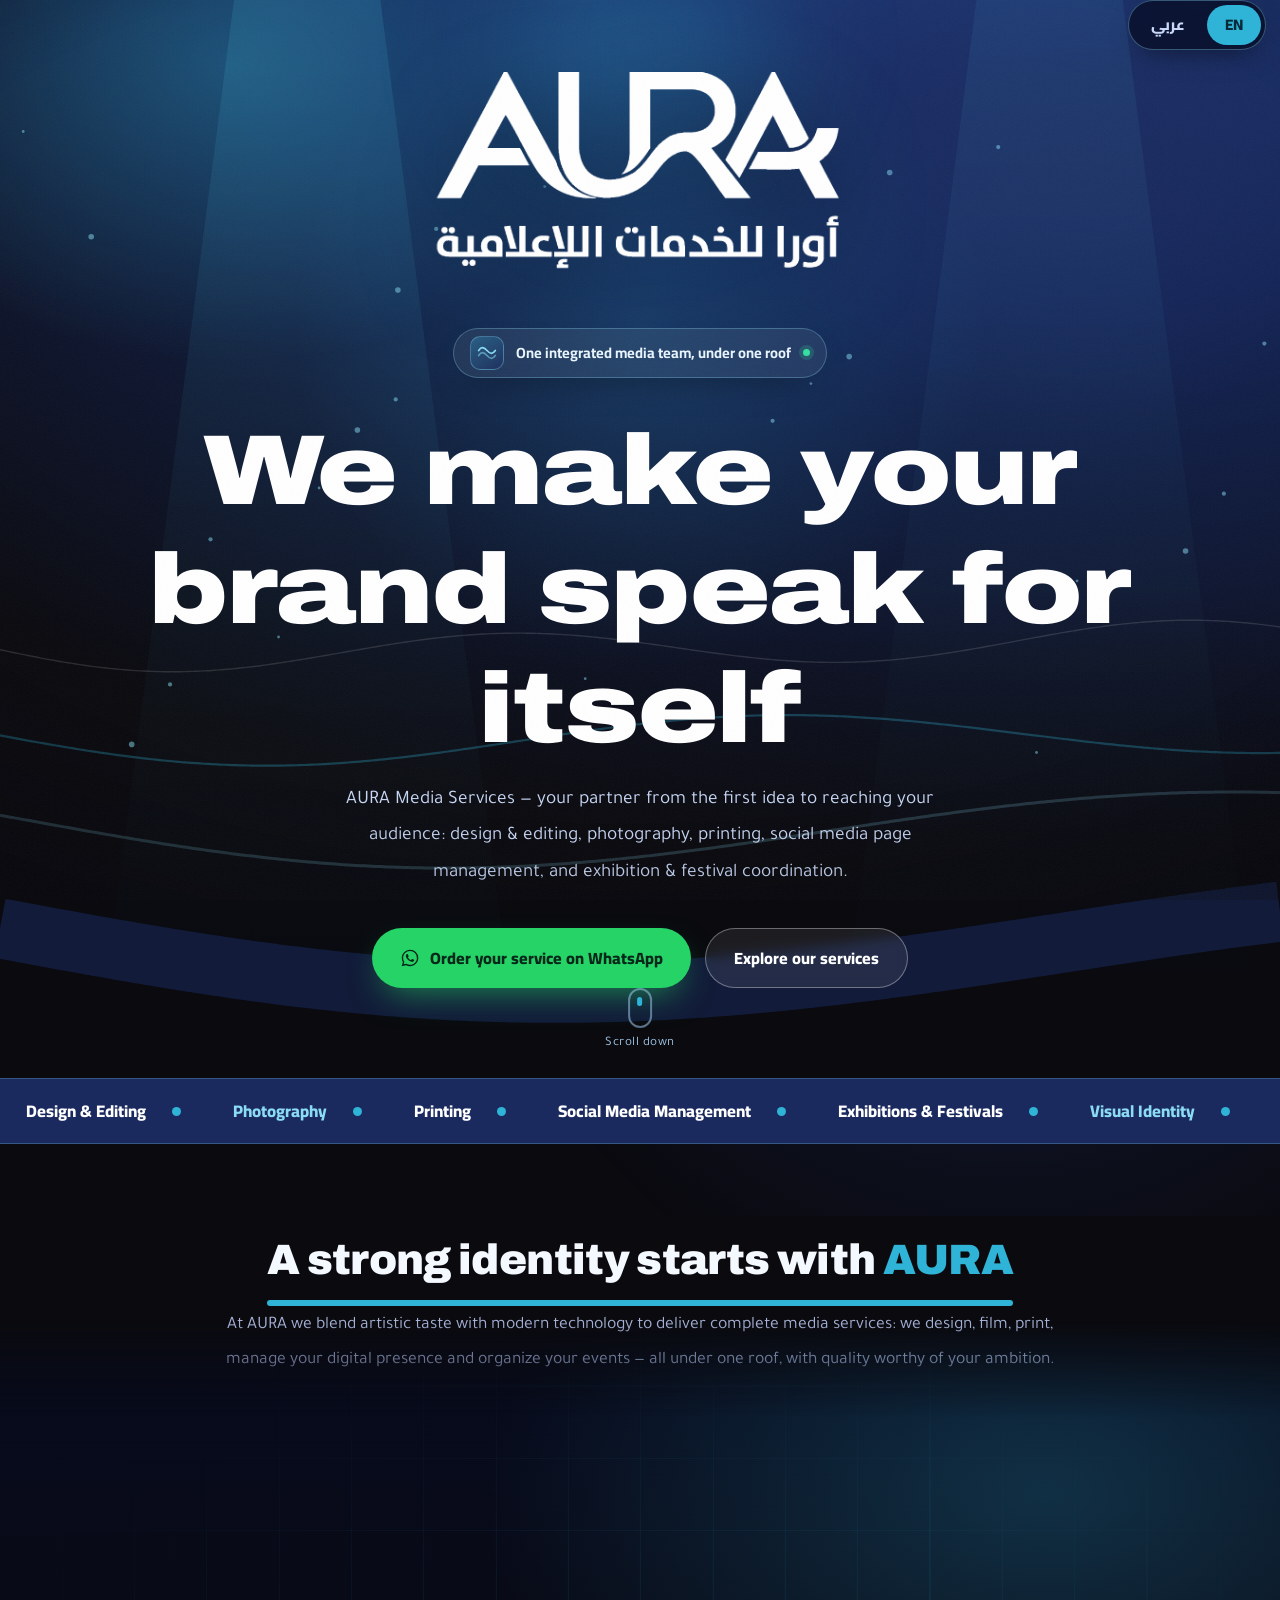
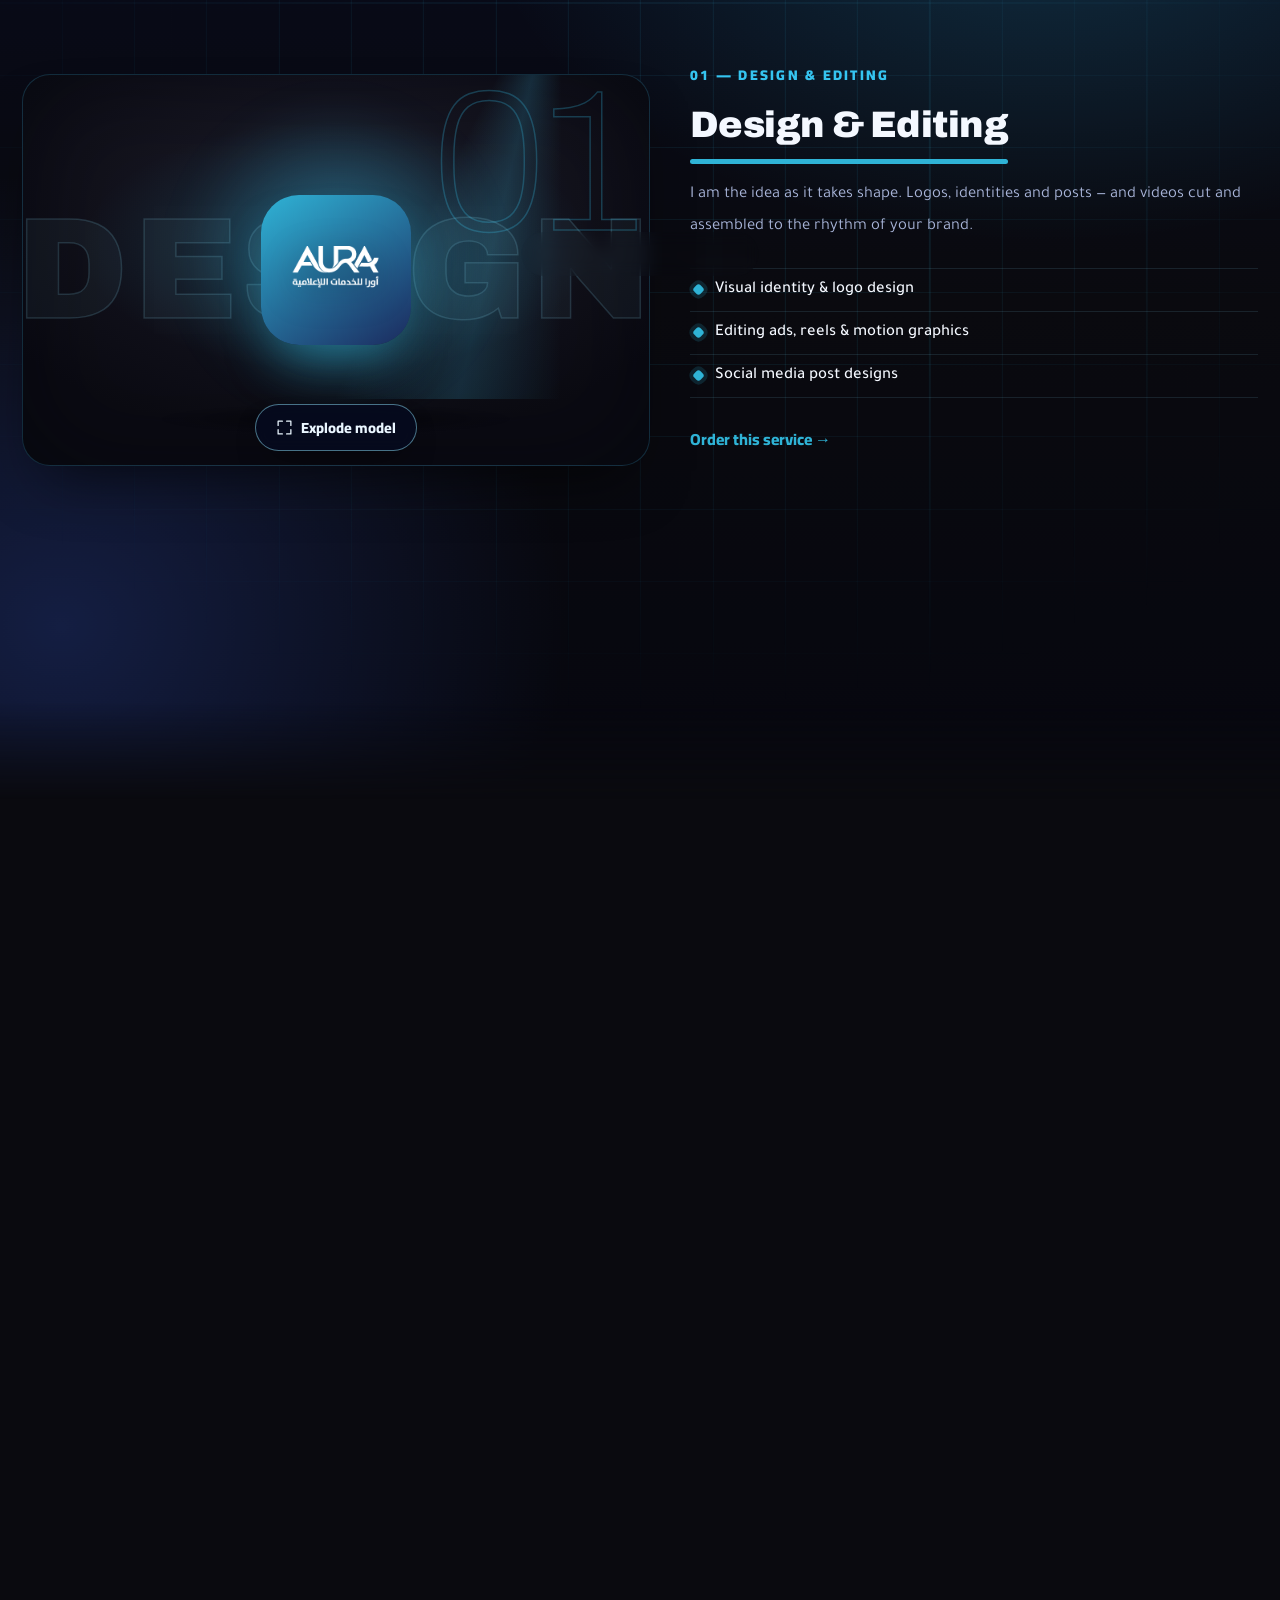
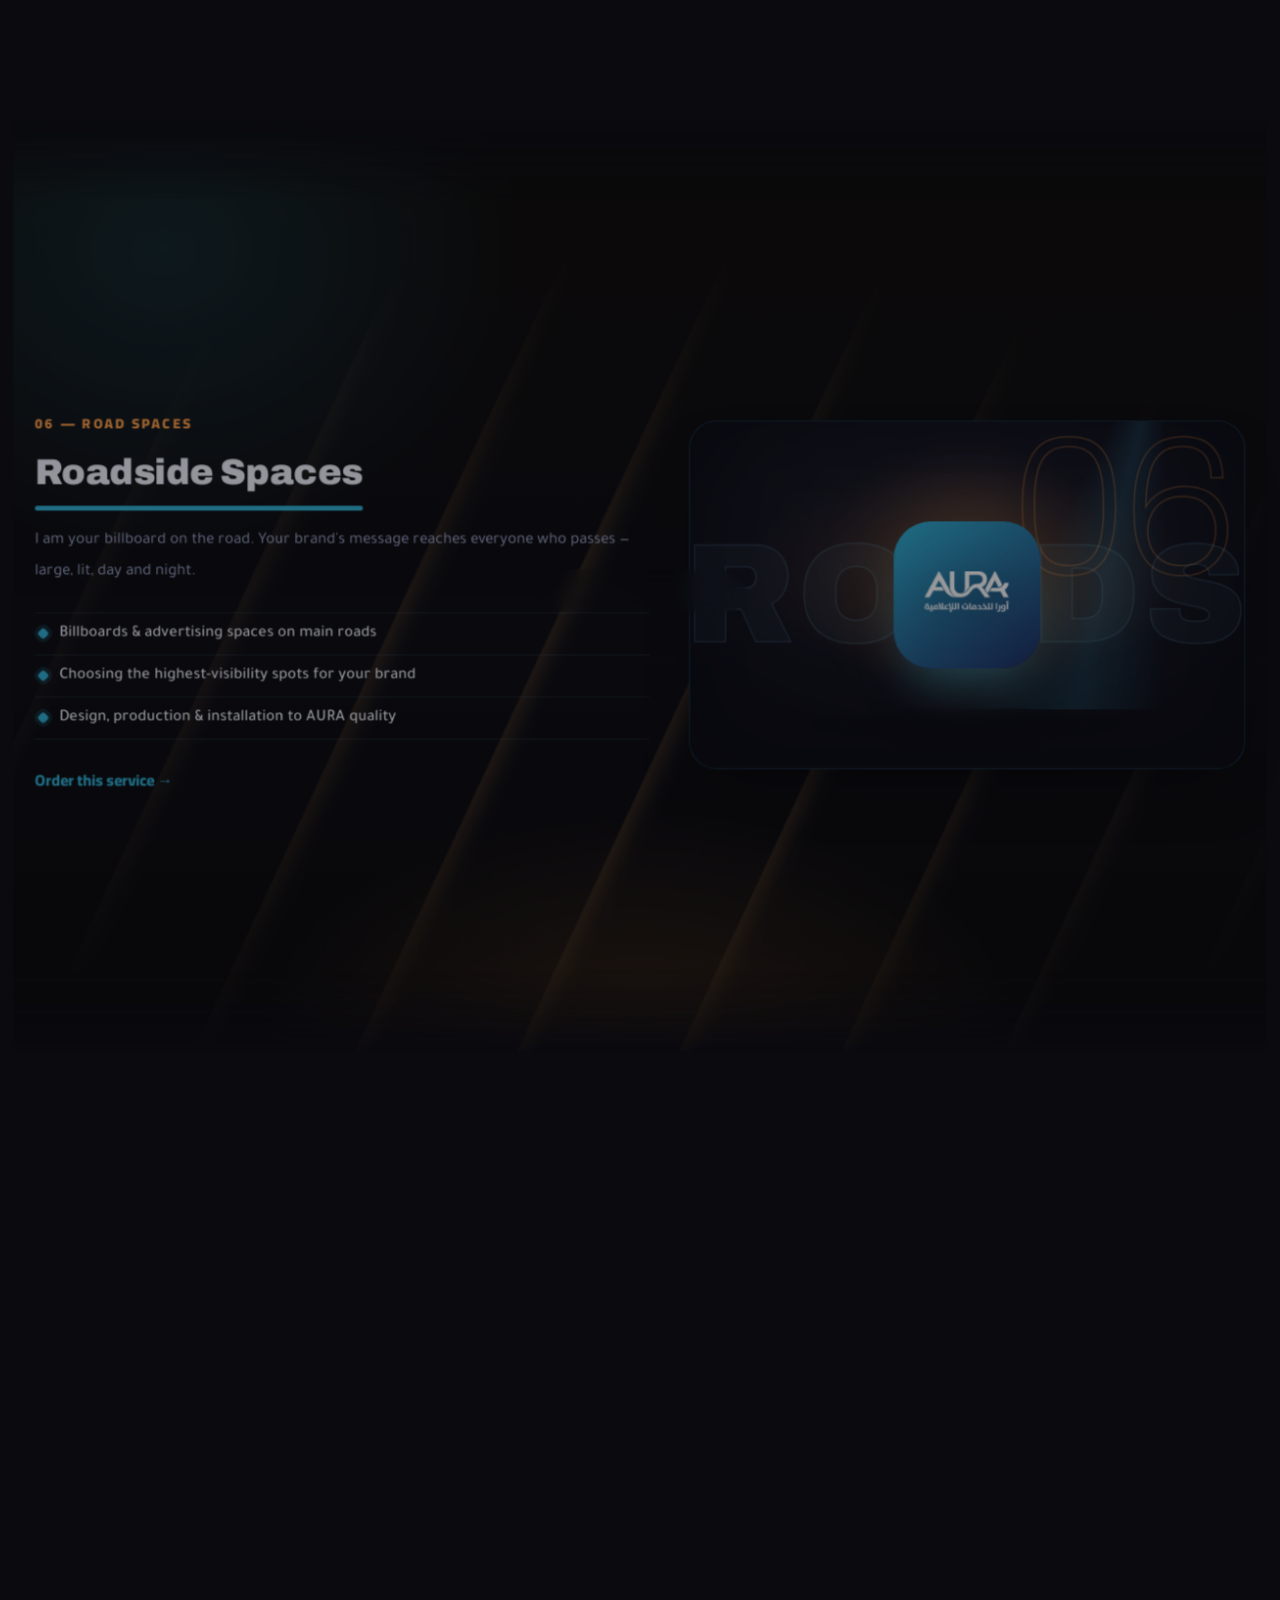
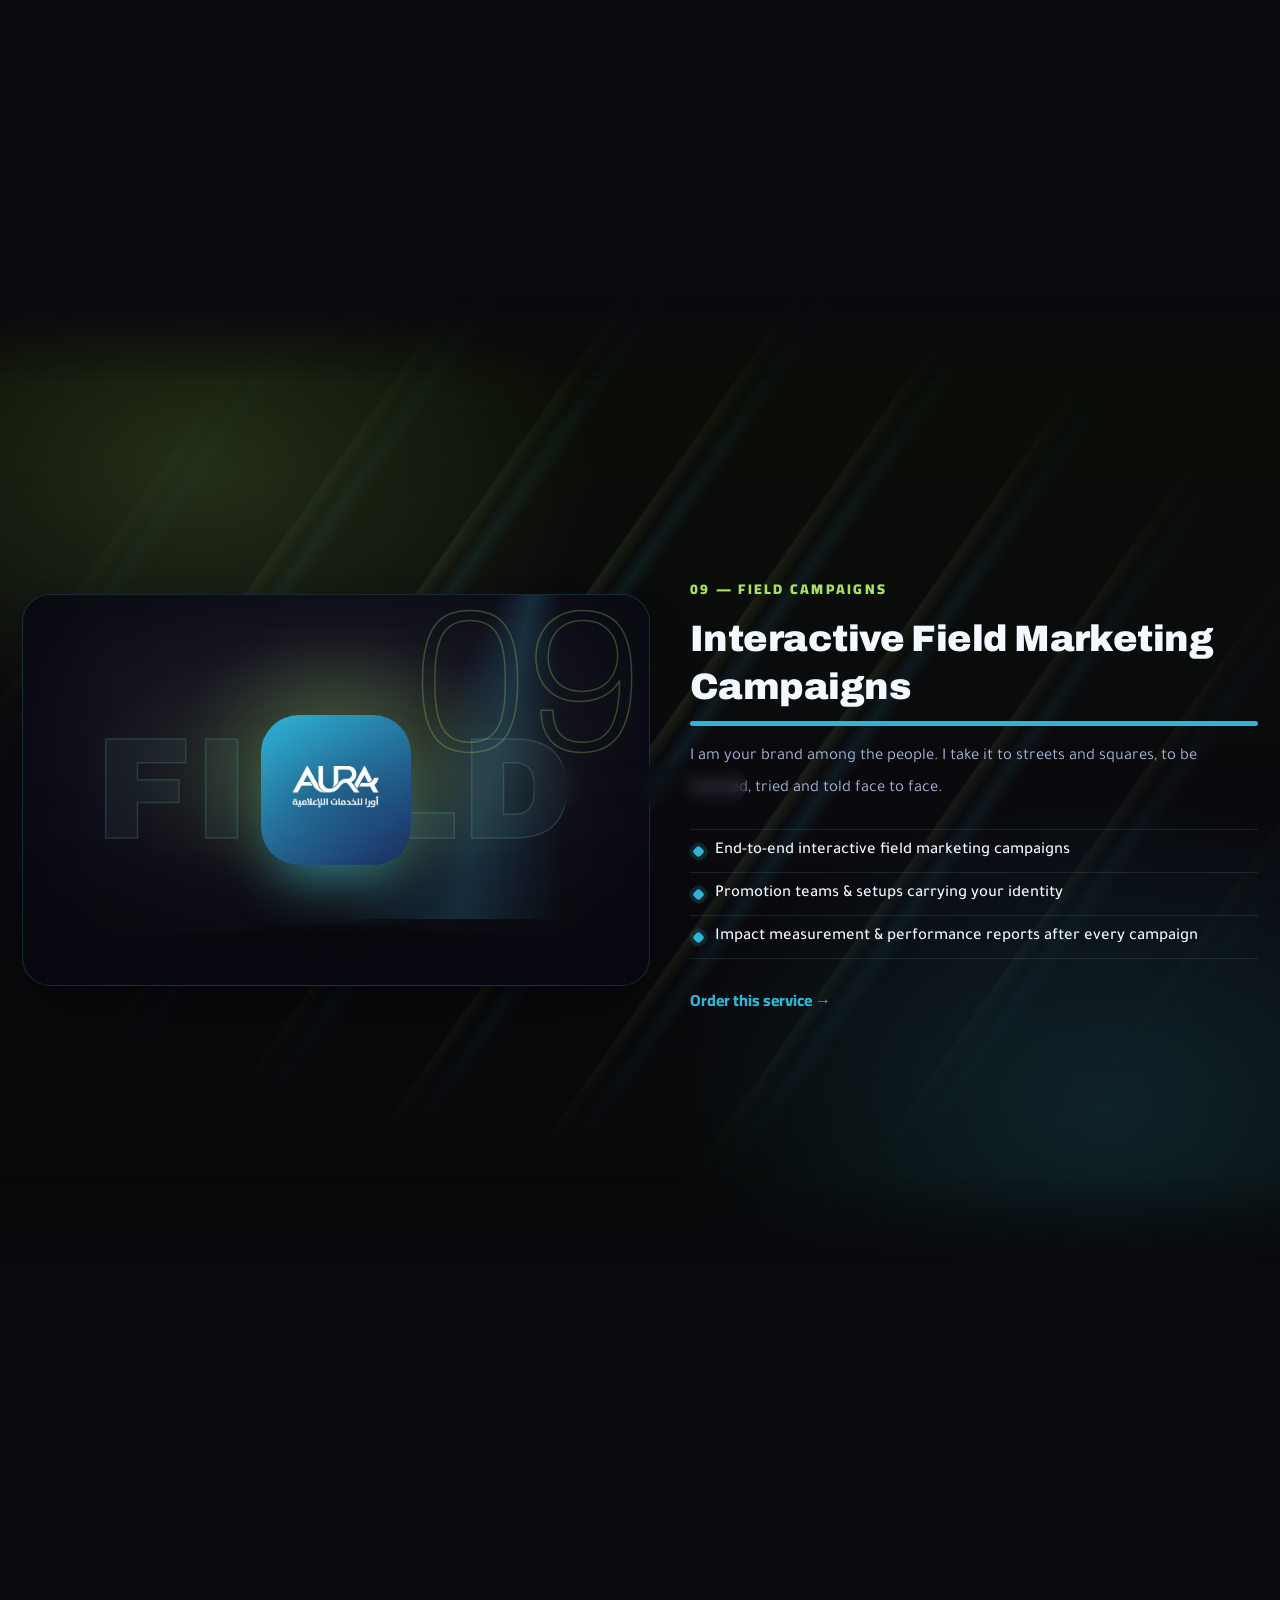
==== commit 9fb509cd: "fix loader: replace placeholders in background-image styles too" ====
--- a/index.html
+++ b/index.html
@@ -956,12 +956,20 @@
       var mm = v.match(/__AURA_IMG_(\d+)__/);
       if(mm && window.__auraParts[+mm[1]]){ el.setAttribute('src', dataUri(+mm[1])); }
     }
+    var st = el.getAttribute && el.getAttribute('style');
+    if(st && st.indexOf('__AURA_IMG_') !== -1){
+      var ns = st.replace(/__AURA_IMG_(\d+)__/g, function(m, n){
+        return window.__auraParts[+n] ? dataUri(+n) : m;
+      });
+      if(ns !== st) el.setAttribute('style', ns);
+    }
   }
   function walk(root){
-    var list = root.querySelectorAll ? root.querySelectorAll('img') : [];
+    var list = root.querySelectorAll ? root.querySelectorAll('img,[style*="__AURA_IMG_"]') : [];
     list.forEach(fixImg);
-    if(root.tagName === 'IMG') fixImg(root);
+    if(root.tagName === 'IMG' || (root.getAttribute && root.getAttribute('style') && root.getAttribute('style').indexOf('__AURA_IMG_') !== -1)) fixImg(root);
   }
+  window.__auraFixAll = function(){ walk(document); };
   function onAllLoaded(){
     walk(document);
     document.dispatchEvent(new Event('aura-images-ready'));
@@ -971,7 +979,7 @@
           mu.addedNodes.forEach(function(n){ if(n.nodeType===1) walk(n); });
         });
       });
-      obs.observe(document.documentElement, {childList:true, subtree:true});
+      obs.observe(document.documentElement, {childList:true, subtree:true, attributes:true, attributeFilter:['src','style']});
     }
   }
   var done = 0, totalChunks = manifest.reduce(function(a,x){return a+x[1];},0);
--- a/style.css
+++ b/style.css
@@ -0,0 +1 @@
+:root{--navy:#1B2A5E;--navy-deep:#0A1330;--navy-ink:#060B21;--teal:#2FB3D6;--teal-soft:#8ADBF3;--teal-strong:#35C4F0;--gold:#F4C95D;--paper:#FFFFFF;--bg:#0A0A0F;--bg-2:#101018;--surface:#13131E;--surface-line:rgba(53,196,240,.18);--ink:#F4F8FF;--muted:#A8B4D8;--accent:var(--teal);--hero-bg:radial-gradient(120% 90% at 80% -10%,#1E3A7A 0%,#122356 42%,#0A0A0F 100%);--stage-bg:radial-gradient(90% 90% at 50% 28%,#1B1B28 0%,#0B0B13 74%);--stage-wash:radial-gradient(58% 46% at 50% 44%,rgba(47,179,214,.18),transparent 70%);--shadow:0 30px 60px -25px rgba(0,0,0,.65);--fs-display:clamp(3rem,11vw,6.2rem);--fs-h2:clamp(1.85rem,4.6vw,2.65rem);--fs-h3:clamp(1.55rem,3.8vw,2.3rem);--fs-lead:1.1rem;--fs-body:1.04rem;--fs-eyebrow:.88rem;--ease-out:cubic-bezier(.22,1,.36,1);color-scheme:dark;}*{box-sizing:border-box;}html{scroll-behavior:smooth;overflow-x:clip;}body{margin:0;font-family:"Tajawal",system-ui,sans-serif;background:var(--bg);color:var(--ink);overflow-x:hidden;overflow-x:clip;-webkit-font-smoothing:antialiased;}h1,h2,h3{font-family:"Cairo","Tajawal",sans-serif;margin:0;}p{margin:0;}img{max-width:100%;display:block;}a{color:inherit;}.hero{position:relative;min-height:100vh;min-height:100svh;display:flex;flex-direction:column;align-items:center;justify-content:center;text-align:center;padding:72px 20px 90px;background:var(--hero-bg);color:#fff;overflow:hidden;isolation:isolate;}#waves{position:absolute;inset:0;width:100%;height:100%;z-index:-1;}.hero::before{content:"";position:absolute;inset:0;z-index:-3;background:radial-gradient(42rem 30rem at 18% 6%,rgba(47,179,214,.34),transparent 62%),radial-gradient(34rem 26rem at 84% 14%,rgba(27,42,94,.75),transparent 66%),linear-gradient(180deg,rgba(10,10,15,0) 55%,var(--bg) 100%);pointer-events:none;}.hero::after{content:"";position:absolute;z-index:-2;inset-inline-start:50%;top:-14rem;width:34rem;height:34rem;transform:translateX(-50%);border-radius:50%;background:radial-gradient(closest-side,rgba(53,196,240,.30),transparent 72%);filter:blur(48px);pointer-events:none;}body::after{content:"";position:fixed;inset:0;z-index:60;pointer-events:none;opacity:.045;background-image:url("data:image/svg+xml;utf8,<svg xmlns='http://www.w3.org/2000/svg' width='160' height='160'><filter id='n'><feTurbulence type='fractalNoise' baseFrequency='0.9' numOctaves='2'/><feColorMatrix type='saturate' values='0'/></filter><rect width='100%25' height='100%25' filter='url(%23n)'/></svg>");background-size:160px 160px;}.hero-logo{width:min(460px,80vw);height:auto;filter:drop-shadow(0 18px 45px rgba(0,0,0,.45));animation:logoIn 1.4s cubic-bezier(.2,.8,.2,1) both .15s;}@keyframes logoIn{from{opacity:0;transform:translateY(46px) scale(.92);}to{opacity:1;transform:translateY(0) scale(1);}}.hero-tag{margin-top:34px;font-family:"Cairo",sans-serif;font-weight:900;font-size:var(--fs-display);line-height:1.14;max-width:16ch;font-variation-settings:"wght" 900;will-change:font-variation-settings;}html[lang="en"] .hero-tag{font-family:"Archivo","Cairo",sans-serif;font-stretch:125%;letter-spacing:-.01em;}html[lang="en"] h2,html[lang="en"] h3{font-family:"Archivo","Cairo",sans-serif;letter-spacing:-.015em;}.kw{display:inline-block;overflow:hidden;vertical-align:bottom;padding-bottom:.24em;margin-bottom:-.24em;}.kwi{display:inline-block;line-height:1.2;transform:translateY(118%);animation:kwIn .9s cubic-bezier(.16,1,.3,1) both;animation-delay:calc(var(--i,0) * 95ms+250ms);}@keyframes kwIn{to{transform:translateY(0);}}.kin{--tw:620;font-variation-settings:"wght" var(--tw);transition:font-variation-settings 1.1s cubic-bezier(.16,1,.3,1);position:relative;display:inline-block;}.kin.in{--tw:900;}.kin::after{content:"";position:absolute;inset-inline-start:0;bottom:-.38em;width:100%;height:.13em;border-radius:3px;background:var(--teal);transform:scaleX(0);transform-origin:right center;transition:transform 1s cubic-bezier(.16,1,.3,1) .18s;}html[dir="ltr"] .kin::after{transform-origin:left center;}.kin.in::after{transform:scaleX(1);}.hero-sub{margin-top:14px;font-size:clamp(1rem,2.6vw,1.2rem);color:#C9D8F7;max-width:54ch;line-height:1.9;animation:riseIn 1s ease both .75s;}@keyframes riseIn{from{opacity:0;transform:translateY(26px);}to{opacity:1;transform:translateY(0);}}@keyframes riseT{from{transform:translateY(26px);}to{transform:translateY(0);}}.hero-ctas{margin-top:36px;display:flex;gap:14px;flex-wrap:wrap;justify-content:center;animation:riseT 1s ease both .95s;}.btn{display:inline-flex;align-items:center;gap:10px;padding:14px 28px;border-radius:999px;font-family:"Cairo",sans-serif;font-weight:800;font-size:1.02rem;text-decoration:none;transition:transform .35s var(--ease-out),box-shadow .35s var(--ease-out),background .3s ease,border-color .3s ease,filter .3s ease;will-change:transform;}.btn svg{width:20px;height:20px;flex:none;}.btn:focus-visible{outline:2px solid var(--teal-soft);outline-offset:3px;}.btn:active{transform:translateY(0) scale(.97);transition-duration:.12s;}.btn-wa{background:#25D366;color:#06281A;box-shadow:0 14px 34px -12px rgba(37,211,102,.65);}.btn-wa:hover{transform:translateY(-3px);box-shadow:0 20px 40px -12px rgba(37,211,102,.75);filter:brightness(1.06);}.btn-ghost{background:rgba(255,255,255,.08);color:#fff;border:1px solid rgba(255,255,255,.35);backdrop-filter:blur(6px);}.btn-ghost:hover{transform:translateY(-3px);background:rgba(255,255,255,.16);border-color:rgba(255,255,255,.6);}.scroll-cue{position:absolute;bottom:26px;left:50%;transform:translateX(-50%);color:#9FC6E8;font-size:.82rem;letter-spacing:.04em;display:flex;flex-direction:column;align-items:center;gap:8px;}.scroll-cue .wheel{width:24px;height:40px;border:2px solid rgba(159,198,232,.55);border-radius:14px;position:relative;}.scroll-cue .wheel::after{content:"";position:absolute;top:7px;left:50%;width:5px;height:9px;margin-left:-2.5px;border-radius:4px;background:var(--teal);animation:cueDrop 1.8s ease-in-out infinite;}@keyframes cueDrop{0%{transform:translateY(0);opacity:1;}70%{transform:translateY(14px);opacity:0;}100%{transform:translateY(0);opacity:0;}}.marquee{background:var(--navy);color:#fff;overflow:hidden;padding:16px 0;border-block:1px solid rgba(138,219,243,.25);}.marquee-track{display:flex;gap:0;width:max-content;animation:marqueeMove 30s linear infinite;}.marquee-track span{font-family:"Cairo",sans-serif;font-weight:800;font-size:1.05rem;padding:0 26px;white-space:nowrap;display:inline-flex;align-items:center;gap:26px;}.marquee-track span::after{content:"";width:9px;height:9px;border-radius:50%;background:var(--teal);flex:none;}.marquee-track span:nth-child(4n+2){color:var(--teal-soft);}.marquee:hover .marquee-track,.kw-strip:hover .kw-track{animation-play-state:paused;}@keyframes marqueeMove{from{transform:translateX(0);}to{transform:translateX(50%);}}.about{max-width:880px;margin:0 auto;padding:88px 22px 32px;text-align:center;}.about h2{font-size:var(--fs-h2);font-weight:900;line-height:1.35;}.about h2 em{font-style:normal;color:var(--teal);}.about p{margin-top:20px;color:var(--muted);font-size:var(--fs-lead);line-height:1.95;}.service:nth-child(even) .stage-wrap{order:2;}.stage-wrap{position:relative;border-radius:28px;background:var(--stage-bg);border:1px solid var(--surface-line);box-shadow:var(--shadow),inset 0 0 110px rgba(2,3,9,.5);overflow:hidden;aspect-ratio:16 / 10;touch-action:pan-y;isolation:isolate;transition:border-color .4s ease;}.stage-wrap:hover{border-color:rgba(53,196,240,.38);}.giant-num{position:absolute;top:-.06em;inset-inline-end:.04em;z-index:0;font-family:"Archivo",sans-serif;font-weight:200;font-variation-settings:"wght" 200;font-size:clamp(7rem,17vw,12.5rem);line-height:1;color:transparent;-webkit-text-stroke:1.5px rgba(53,196,240,.22);pointer-events:none;user-select:none;}@supports (animation-timeline:view()){@media (prefers-reduced-motion:no-preference){.stage-wrap{animation:stageRise linear both;animation-timeline:view();animation-range:entry 0% entry 55%;}}}@keyframes stageRise{from{transform:translateY(34px) scale(.97);}to{transform:translateY(0) scale(1);}}.stage-wrap::before{content:"";position:absolute;inset:0;background:var(--stage-wash);pointer-events:none;z-index:0;}.stage-wrap::after{content:"";position:absolute;left:50%;bottom:8%;width:56%;height:30px;transform:translateX(-50%);background:radial-gradient(closest-side,rgba(0,0,0,.45),transparent);border-radius:50%;pointer-events:none;}.model-img{position:absolute;inset:0;margin:auto;width:72%;height:72%;object-fit:contain;filter:drop-shadow(0 26px 24px rgba(1,5,20,.5));transform:perspective(900px) rotateX(var(--rx,0deg)) rotateY(var(--ry,0deg)) translateY(var(--py,0px)) scale(1.03);will-change:transform;z-index:1;}.stage-fallback{position:absolute;inset:0;display:none;place-items:center;z-index:2;}.stage-wrap.no-webgl .stage-fallback{display:grid;}.stage-fallback .orb{width:150px;height:150px;border-radius:38px;background:linear-gradient(145deg,var(--teal),var(--navy));display:grid;place-items:center;box-shadow:0 30px 50px -18px rgba(47,179,214,.55);animation:orbFloat 4.5s ease-in-out infinite;}.stage-fallback .orb svg{width:74px;height:74px;}@keyframes orbFloat{0%,100%{transform:translateY(0) rotate(-4deg);}50%{transform:translateY(-16px) rotate(4deg);}}.stage-wrap{cursor:pointer;}.explode-box{position:absolute;inset:0;margin:auto;width:72%;height:72%;z-index:2;pointer-events:none;opacity:0;transition:opacity .45s ease;}.stage-wrap.exploded .explode-box{opacity:1;}.stage-wrap.exploded .model-img{opacity:0 !important;}.model-img{transition:opacity .45s ease;}.xpart{position:absolute;width:33.334%;height:50%;background-repeat:no-repeat;background-size:300% 200%;filter:drop-shadow(0 18px 22px rgba(1,5,20,.55));transform:translate(0,0) rotate(0deg) scale(1);transition:transform .95s cubic-bezier(.16,1,.3,1);will-change:transform;}.stage-wrap.exploded .xpart{transform:translate(var(--dx,0px),var(--dy,0px)) rotate(var(--rot,0deg)) scale(.94);}.xpart-tag{position:absolute;top:6px;inset-inline-start:6px;font-family:ui-monospace,"SF Mono",Menlo,Consolas,monospace;font-family:"Cairo","Tajawal",sans-serif;font-weight:700;font-size:.62rem;letter-spacing:0;line-height:1.5;text-align:center;max-width:92%;color:rgba(223,244,253,.95);background:rgba(4,8,22,.62);border:1px solid rgba(138,219,243,.35);padding:3px 7px;border-radius:5px;opacity:0;transition:opacity .5s ease .3s;white-space:normal;}.stage-wrap.exploded .xpart-tag{opacity:1;}.explode-btn{position:absolute;z-index:6;bottom:14px;left:50%;transform:translateX(-50%);display:inline-flex;align-items:center;gap:8px;min-height:42px;padding:9px 20px;border-radius:999px;border:1px solid rgba(138,219,243,.5);background:rgba(6,11,33,.78);color:#EAF6FF;backdrop-filter:blur(8px);font-family:"Cairo","Tajawal",sans-serif;font-weight:800;font-size:.92rem;cursor:pointer;white-space:nowrap;box-shadow:0 14px 30px -14px rgba(0,0,0,.7);transition:background .25s ease,color .25s ease,transform .35s var(--ease-out),border-color .25s ease,box-shadow .35s var(--ease-out);}.explode-btn svg{width:17px;height:17px;flex:none;}.explode-btn:hover{transform:translateX(-50%) translateY(-2px);border-color:rgba(138,219,243,.85);box-shadow:0 18px 36px -12px rgba(53,196,240,.35);}.explode-btn:active{transform:translateX(-50%) scale(.95);transition-duration:.12s;}.stage-wrap.exploded .explode-btn{background:var(--teal);color:#062A38;border-color:var(--teal);}.explode-btn:focus-visible{outline:2px solid var(--teal-soft);outline-offset:2px;}.stage-wrap.exploded .sc-glow{opacity:1;}@media (max-width:820px){.explode-box{width:84%;height:80%;}.explode-btn{bottom:10px;font-size:.86rem;padding:8px 16px;}}@media (prefers-reduced-motion:reduce){.xpart,.model-img,.explode-box{transition:none;}}.service-num{font-family:"Cairo",sans-serif;font-weight:900;color:var(--teal);font-size:var(--fs-eyebrow);letter-spacing:.16em;}.service-copy h3{font-size:var(--fs-h3);font-weight:900;margin-top:14px;margin-bottom:.35em;line-height:1.3;}.service-copy>p{margin-top:16px;color:var(--muted);line-height:1.95;font-size:var(--fs-body);}.feats{list-style:none;margin:24px 0 0;padding:0;display:grid;}.feats li{display:flex;align-items:center;gap:12px;padding:11px 4px;font-weight:500;font-size:var(--fs-body);border-bottom:1px solid rgba(138,219,243,.12);transition:background .3s ease;}.feats li:first-child{border-top:1px solid rgba(138,219,243,.12);}.feats li:hover{background:rgba(138,219,243,.05);}.feats li::before{content:"";width:9px;height:9px;flex:none;border-radius:3px;background:var(--teal);transform:rotate(45deg);box-shadow:0 0 0 4px rgba(47,179,214,.16);transition:box-shadow .3s ease;}.feats li:hover::before{box-shadow:0 0 0 6px rgba(47,179,214,.22);}.service-link{display:inline-flex;align-items:center;gap:8px;margin-top:26px;padding-bottom:4px;font-family:"Cairo",sans-serif;font-weight:800;color:var(--teal);text-decoration:none;background-image:linear-gradient(currentColor,currentColor);background-repeat:no-repeat;background-size:0% 2px;background-position:right bottom;transition:background-size .45s var(--ease-out),gap .3s ease;}html[dir="ltr"] .service-link{background-position:left bottom;}.service-link:hover{background-size:100% 2px;gap:12px;}.service-link:focus-visible{outline:2px solid var(--teal-soft);outline-offset:4px;border-radius:4px;}.contact{margin:40px auto 0;max-width:1180px;padding:0 22px 90px;}.contact-card{position:relative;overflow:hidden;border-radius:28px;background:var(--hero-bg);color:#fff;text-align:center;padding:64px 24px 58px;box-shadow:var(--shadow);}.contact-card img{width:min(300px,64vw);height:auto;margin:0 auto;filter:drop-shadow(0 12px 30px rgba(0,0,0,.4));}.contact-card h2{margin-top:28px;font-size:var(--fs-h2);font-weight:900;line-height:1.4;}.contact-card p{margin:14px auto 0;color:#C9D8F7;line-height:1.9;max-width:48ch;}.contact-card .btn{margin-top:30px;}.phone-line{margin-top:20px;font-family:"Cairo",sans-serif;font-weight:700;font-size:1.15rem;direction:ltr;}.phone-line a{text-decoration:none;color:var(--teal-soft);}footer{text-align:center;padding:26px 16px 40px;color:var(--muted);font-size:.92rem;}.lang-switch{position:fixed;top:calc(12px+env(safe-area-inset-top));inset-inline-end:14px;z-index:80;display:inline-flex;gap:4px;padding:4px;border-radius:999px;background:rgba(6,11,33,.72);border:1px solid rgba(138,219,243,.35);backdrop-filter:blur(8px);box-shadow:0 12px 28px -12px rgba(0,0,0,.55);}.lang-switch button{appearance:none;border:0;cursor:pointer;min-height:40px;padding:8px 18px;border-radius:999px;background:transparent;color:#C9D8F7;font-family:"Cairo","Tajawal",sans-serif;font-weight:800;font-size:.95rem;line-height:1;transition:background .25s ease,color .25s ease,transform .15s ease;}.lang-switch button:not(.active):hover{background:rgba(138,219,243,.14);color:#EAF6FF;}.lang-switch button:active{transform:scale(.94);}.lang-switch button.active{background:var(--teal);color:#062A38;}.lang-switch button:focus-visible{outline:2px solid var(--teal-soft);outline-offset:2px;}@keyframes marqueeMoveL{from{transform:translateX(0);}to{transform:translateX(-50%);}}html[dir="ltr"] .marquee-track{animation-name:marqueeMoveL;}@media (max-width:820px){:root{--shadow:0 18px 36px -20px rgba(0,0,0,.5);}body{-webkit-tap-highlight-color:transparent;}.hero{padding:48px 18px calc(84px+env(safe-area-inset-bottom));}.hero-logo{width:min(400px,84vw);}.hero-sub{line-height:1.8;}.hero-ctas{width:100%;max-width:360px;flex-direction:column;align-items:stretch;}.hero-ctas .btn{width:100%;justify-content:center;}.btn{min-height:52px;}.scroll-cue{bottom:calc(16px+env(safe-area-inset-bottom));}.about{padding:60px 20px 24px;}.about p{font-size:1.05rem;}.service{grid-template-columns:1fr;gap:26px;padding:38px 18px;}.service:nth-child(even) .stage-wrap{order:0;}.stage-wrap{aspect-ratio:4 / 3;border-radius:24px;}.model-img{width:84%;height:80%;}.giant-num{font-size:clamp(5.5rem,26vw,8rem);}.service-link{padding:10px 2px;margin-top:16px;}.contact{padding:0 14px calc(70px+env(safe-area-inset-bottom));}.contact-card{border-radius:24px;padding:48px 18px 44px;}.phone-line a{display:inline-block;padding:8px 6px;}footer{padding-bottom:calc(34px+env(safe-area-inset-bottom));}}@media (max-width:560px){.stage-wrap{aspect-ratio:4 / 3.5;}.marquee-track span{font-size:.95rem;padding:0 18px;gap:18px;}.feats li{padding:12px 4px;}.service-copy>p{line-height:1.9;}.hero-tag{max-width:18ch;}}@media (max-height:480px){.scroll-cue{display:none;}}@media (prefers-reduced-motion:reduce){html{scroll-behavior:auto;}.hero-logo,.hero-sub,.hero-ctas{animation:none;}.kwi{transform:none;animation:none;}.kin{transition:none;--tw:900;}.kin::after{transition:none;transform:scaleX(1);}.marquee-track{animation-duration:80s;}.scroll-cue .wheel::after,.stage-fallback .orb{animation:none;}}#env{position:fixed;inset:0;width:100%;height:100%;z-index:-1;pointer-events:none;}body::before{content:"";position:fixed;inset:0;z-index:59;pointer-events:none;background:radial-gradient(125% 95% at 50% 42%,transparent 52%,rgba(2,3,9,.6) 100%);}.beam{position:absolute;top:-24%;width:44vmax;height:125vmax;z-index:-2;pointer-events:none;mix-blend-mode:screen;filter:blur(12px);background:linear-gradient(180deg,rgba(53,196,240,.30),rgba(53,196,240,.05) 55%,transparent 78%);clip-path:polygon(43% 0,57% 0,94% 100%,6% 100%);transform-origin:50% 0;}.beam-a{inset-inline-start:2%;opacity:.55;animation:beamSwayA 15s ease-in-out infinite alternate;}.beam-b{inset-inline-end:-4%;opacity:.34;animation:beamSwayB 19s ease-in-out infinite alternate;}@keyframes beamSwayA{from{transform:rotate(9deg);}to{transform:rotate(21deg);}}@keyframes beamSwayB{from{transform:rotate(-8deg);}to{transform:rotate(-20deg);}}.hero-spot{position:absolute;inset:0;z-index:-1;pointer-events:none;background:radial-gradient(560px circle at var(--mx,50%) var(--my,30%),rgba(53,196,240,.17),transparent 62%);}.service{position:relative;isolation:isolate;--band-x:72%;}.service:nth-child(even){--band-x:28%;}.service::before{content:"";position:absolute;z-index:-1;top:4%;bottom:4%;left:50%;margin-left:-50vw;width:100vw;background:radial-gradient(58% 82% at var(--band-x) 50%,rgba(47,179,214,.11),transparent 70%),radial-gradient(30% 60% at calc(var(--band-x) - 18%) 30%,rgba(27,42,94,.35),transparent 70%),linear-gradient(180deg,transparent,rgba(13,13,22,.6) 16%,rgba(13,13,22,.6) 84%,transparent);pointer-events:none;}.sc-floor{position:absolute;z-index:0;left:-12%;right:-12%;bottom:-6%;height:48%;background:repeating-linear-gradient(90deg,rgba(53,196,240,.17) 0 1px,transparent 1px 54px),repeating-linear-gradient(0deg,rgba(53,196,240,.13) 0 1px,transparent 1px 28px);transform:perspective(430px) rotateX(63deg);transform-origin:50% 100%;-webkit-mask-image:linear-gradient(180deg,transparent,#000 42%,#000 90%,transparent);mask-image:linear-gradient(180deg,transparent,#000 42%,#000 90%,transparent);opacity:.55;pointer-events:none;}.sc-beam{position:absolute;z-index:0;top:-32%;left:50%;width:72%;height:115%;background:conic-gradient(from 180deg at 50% 0%,transparent 0deg,rgba(53,196,240,.17) 13deg,transparent 27deg);transform-origin:50% 0;mix-blend-mode:screen;animation:scSway 9s ease-in-out infinite alternate;pointer-events:none;}@keyframes scSway{from{transform:translateX(-50%) rotate(-9deg);}to{transform:translateX(-50%) rotate(9deg);}}.sc-glow{position:absolute;z-index:0;left:var(--gx,50%);top:var(--gy,46%);width:68%;aspect-ratio:1;transform:translate(-50%,-50%);border-radius:50%;background:radial-gradient(closest-side,rgba(53,196,240,.36),transparent 70%);filter:blur(22px);animation:scPulse 5.5s ease-in-out infinite;pointer-events:none;}@keyframes scPulse{0%,100%{opacity:.75;}50%{opacity:1;}}.model-img{transform:perspective(1000px) rotateX(var(--rx,0deg)) rotateY(var(--ry,0deg)) translateY(var(--py,0px)) scale(var(--mz,1.03));}.contact-card{isolation:isolate;}.contact-card::before{content:"";position:absolute;z-index:-1;inset:-45%;background:conic-gradient(from 0deg at 50% 50%,transparent 0deg 68%,rgba(53,196,240,.15) 82%,transparent 96%);animation:sheenSpin 16s linear infinite;pointer-events:none;}@keyframes sheenSpin{to{transform:rotate(360deg);}}@media (max-width:820px){.beam-a,.beam-b{opacity:.3;}.sc-floor{opacity:.4;}.service::before{top:2%;bottom:2%;}}@media (prefers-reduced-motion:reduce){.beam,.sc-beam,.sc-glow,.contact-card::before{animation:none;}}#gradField{position:fixed;z-index:-1;left:0;top:0;width:130vmax;height:130vmax;pointer-events:none;background:radial-gradient(38% 38% at 32% 30%,rgba(47,179,214,.13),transparent 70%),radial-gradient(46% 46% at 72% 74%,rgba(27,42,94,.55),transparent 72%),radial-gradient(24% 24% at 68% 22%,rgba(53,196,240,.09),transparent 70%);will-change:transform;}.trust-badge{display:inline-flex;align-items:center;gap:12px;margin-top:28px;padding:7px 16px;border-radius:999px;background:rgba(255,255,255,.07);border:1px solid rgba(138,219,243,.3);backdrop-filter:blur(10px);box-shadow:0 16px 34px -18px rgba(0,0,0,.6);animation:riseIn 1s ease both .55s;max-width:92vw;}.badge-mark{width:34px;height:34px;flex:none;border-radius:10px;display:grid;place-items:center;background:linear-gradient(145deg,rgba(53,196,240,.28),rgba(27,42,94,.65));border:1px solid rgba(138,219,243,.35);}.badge-mark svg{width:20px;height:20px;}.trust-text{font-family:"Cairo",sans-serif;font-weight:700;font-size:.92rem;color:#EAF6FF;white-space:nowrap;}.trust-dot{width:7px;height:7px;border-radius:50%;background:#35E0A1;box-shadow:0 0 0 4px rgba(53,224,161,.18);animation:scPulse 2.6s ease-in-out infinite;flex:none;}.stage-word{position:absolute;z-index:0;top:50%;inset-inline:-8%;transform:translateY(-50%);text-align:center;font-family:"Cairo",sans-serif;font-weight:900;font-size:clamp(4.2rem,13vw,9rem);line-height:1;white-space:nowrap;color:rgba(138,219,243,.05);-webkit-text-stroke:1.5px rgba(138,219,243,.17);pointer-events:none;user-select:none;}html[lang="en"] .stage-word{font-family:"Archivo",sans-serif;letter-spacing:.03em;}.stage-fallback .orb img{width:98px;height:auto;filter:drop-shadow(0 8px 18px rgba(0,0,0,.35));}.process-logo{width:148px;height:auto;margin:0 auto 20px;}@media (max-width:820px){.process-logo{width:124px;margin-bottom:16px;}}.hud{position:absolute;z-index:3;top:14px;inset-inline-end:14px;font-family:ui-monospace,"SF Mono",Menlo,Consolas,monospace;font-size:.62rem;letter-spacing:.14em;color:rgba(168,224,250,.88);background:rgba(4,8,22,.5);border:1px solid rgba(138,219,243,.28);padding:5px 9px;border-radius:6px;display:inline-flex;align-items:center;gap:7px;pointer-events:none;direction:ltr;white-space:nowrap;}.hud::before{content:"";width:6px;height:6px;border-radius:50%;background:var(--teal-strong);box-shadow:0 0 8px rgba(53,196,240,.9);animation:hudBlink 2.2s ease-in-out infinite;flex:none;}@keyframes hudBlink{0%,100%{opacity:1;}50%{opacity:.35;}}.hud-sec{position:static;margin-bottom:20px;background:transparent;border:0;padding:0;font-family:"Cairo","Tajawal",sans-serif;font-size:var(--fs-eyebrow);font-weight:800;letter-spacing:.22em;color:var(--teal);}.hud-sec::before{display:none;}.process{max-width:80rem;margin:0 auto;padding:88px 22px 40px;position:relative;}.process-head{text-align:center;max-width:660px;margin:0 auto 54px;}.process-head h2{font-size:var(--fs-h2);font-weight:900;line-height:1.35;}.process-head>p{margin-top:16px;color:var(--muted);line-height:1.95;font-size:var(--fs-body);}.timeline{position:relative;max-width:760px;margin:0 auto;}.tl-line{position:absolute;top:8px;bottom:8px;inset-inline-start:15px;width:2px;background:rgba(138,219,243,.14);border-radius:2px;overflow:hidden;}.tl-fill{width:100%;height:0%;background:linear-gradient(180deg,var(--teal-strong),var(--teal));box-shadow:0 0 14px rgba(53,196,240,.8);}.tl-steps{list-style:none;margin:0;padding:0;display:grid;gap:34px;}.tl-step{position:relative;padding-inline-start:52px;}.tl-node{position:absolute;top:12px;inset-inline-start:9px;width:14px;height:14px;border-radius:50%;background:#0D1526;border:2px solid rgba(138,219,243,.4);transition:background .4s ease,border-color .4s ease,box-shadow .4s ease;}.tl-step.on .tl-node{background:var(--teal-strong);border-color:var(--teal-soft);box-shadow:0 0 16px rgba(53,196,240,.9);}.tl-card{background:var(--surface);border:1px solid var(--surface-line);border-radius:18px;padding:20px 22px;box-shadow:0 14px 30px -20px rgba(0,0,0,.55);opacity:.5;transform:translateY(10px);transition:opacity .5s ease,transform .5s ease,border-color .5s ease;}.tl-step.on .tl-card{opacity:1;transform:none;border-color:rgba(53,196,240,.42);}.tl-idx{font-family:ui-monospace,"SF Mono",Menlo,Consolas,monospace;font-size:.66rem;letter-spacing:.18em;color:var(--teal);direction:ltr;display:inline-block;}.tl-card h3{font-size:1.22rem;font-weight:800;margin-top:7px;}.tl-step.on .tl-card:hover{transform:translateY(-3px);border-color:rgba(53,196,240,.55);}.tl-card p{margin-top:8px;color:var(--muted);line-height:1.9;font-size:.98rem;}.kw-strip{overflow:hidden;padding:30px 0 8px;-webkit-mask-image:linear-gradient(90deg,transparent,#000 8%,#000 92%,transparent);mask-image:linear-gradient(90deg,transparent,#000 8%,#000 92%,transparent);}.kw-track{display:flex;width:max-content;animation:marqueeMove 26s linear infinite;}html[dir="ltr"] .kw-track{animation-name:marqueeMoveL;}.kw-track span{font-family:"Cairo",sans-serif;font-weight:900;font-size:clamp(1.6rem,4.6vw,2.6rem);line-height:1.3;padding:0 22px;white-space:nowrap;display:inline-flex;align-items:center;gap:44px;color:var(--ink);}html[lang="en"] .kw-track span{font-family:"Archivo",sans-serif;}.kw-track span::after{content:"•";color:var(--teal);font-size:.55em;}.kw-track span:nth-child(even){color:transparent;-webkit-text-stroke:1.2px rgba(138,219,243,.55);}@media (max-width:560px){.trust-badge{margin-top:22px;gap:9px;padding:6px 12px;}.badge-mark{width:30px;height:30px;border-radius:8px;}.trust-text{white-space:normal;font-size:.84rem;line-height:1.5;}.stage-word{font-size:clamp(3.2rem,17vw,5rem);}.process{padding:56px 18px 24px;}.tl-card{padding:16px 18px;}.tl-step{padding-inline-start:44px;}#gradField{opacity:.7;}}@media (prefers-reduced-motion:reduce){.kw-track{animation-duration:90s;}.hud::before,.trust-dot{animation:none;}.tl-card{transition:none;}}.services{padding:0;}.service{--envO:1;--envS:1;--cy:0px;--capY:0px;display:block;max-width:none;margin:0;padding:0;overflow-x:clip;height:185vh;height:185svh;}.service::before{display:none;}.scene-pin{position:sticky;top:0;height:100vh;height:100svh;max-width:80rem;margin:0 auto;padding:84px 22px 64px;display:grid;grid-template-columns:1.05fr .95fr;gap:2.5rem;align-items:center;isolation:isolate;will-change:opacity,transform;}.scene-pin::before,.scene-pin::after{content:"";position:absolute;top:-3%;bottom:-3%;left:50%;margin-left:-50vw;width:100vw;z-index:-1;pointer-events:none;opacity:var(--envO,1);transform:scale(var(--envS,1));will-change:opacity,transform;-webkit-mask-image:linear-gradient(180deg,transparent,#000 9%,#000 91%,transparent);mask-image:linear-gradient(180deg,transparent,#000 9%,#000 91%,transparent);}.scene-cap{position:absolute;z-index:4;top:calc(16px+env(safe-area-inset-top));left:50%;transform:translateX(-50%) translateY(var(--capY,0px));font-family:"Cairo",sans-serif;font-weight:800;font-size:.86rem;white-space:nowrap;color:#EAF6FF;background:rgba(6,11,33,.5);border:1px solid rgba(138,219,243,.3);border-radius:999px;padding:8px 18px;backdrop-filter:blur(8px);box-shadow:0 14px 30px -16px rgba(0,0,0,.6);pointer-events:none;}.service-copy{transform:translateY(var(--cy,0px));will-change:transform;}.service[data-world] .service-num{color:var(--wA);}.service[data-world] .giant-num{-webkit-text-stroke-color:var(--wStroke,rgba(53,196,240,.22));}.stage-wrap::before{background:var(--wWash,var(--stage-wash));}.stage-wrap .sc-glow{background:radial-gradient(closest-side,var(--wGlow,rgba(53,196,240,.36)),transparent 70%);}.service[data-world="design"]{--wA:#35C4F0;--wStroke:rgba(53,196,240,.26);--wGlow:rgba(53,196,240,.38);--wWash:radial-gradient(58% 46% at 50% 44%,rgba(47,179,214,.2),transparent 70%);}.service[data-world="design"] .scene-pin::before{background:radial-gradient(60% 50% at 78% 16%,rgba(53,196,240,.2),transparent 65%),radial-gradient(50% 60% at 10% 84%,rgba(27,42,94,.65),transparent 70%),linear-gradient(180deg,#070B1E,#0A0A0F 55%,#06070F);}.service[data-world="design"] .scene-pin::after{background:repeating-linear-gradient(90deg,rgba(53,196,240,.1) 0 1px,transparent 1px 64px),repeating-linear-gradient(0deg,rgba(53,196,240,.08) 0 1px,transparent 1px 64px);-webkit-mask-image:radial-gradient(72% 62% at 50% 45%,#000 26%,transparent 78%);mask-image:radial-gradient(72% 62% at 50% 45%,#000 26%,transparent 78%);}.service[data-world="photo"]{--wA:#F4C95D;--wStroke:rgba(244,201,93,.28);--wGlow:rgba(244,201,93,.34);--wWash:radial-gradient(58% 46% at 50% 44%,rgba(244,201,93,.17),transparent 70%);}.service[data-world="photo"] .scene-pin::before{background:radial-gradient(55% 42% at 50% 0%,rgba(244,201,93,.22),transparent 62%),radial-gradient(70% 60% at 86% 92%,rgba(122,74,22,.28),transparent 65%),linear-gradient(180deg,#0E0A05,#0A0A0F 60%,#070608);}.service[data-world="photo"] .scene-pin::after{background:conic-gradient(from 166deg at 20% -4%,transparent 0deg,rgba(244,201,93,.13) 10deg,transparent 21deg),conic-gradient(from 194deg at 80% -4%,transparent 0deg,rgba(244,201,93,.1) 10deg,transparent 21deg);mix-blend-mode:screen;}.service[data-world="print"]{--wA:#EAD9AE;--wStroke:rgba(234,217,174,.26);--wGlow:rgba(240,222,180,.3);--wWash:radial-gradient(58% 46% at 50% 44%,rgba(240,222,180,.15),transparent 70%);}.service[data-world="print"] .scene-pin::before{background:radial-gradient(58% 50% at 50% 36%,rgba(240,222,180,.16),transparent 68%),radial-gradient(45% 55% at 88% 88%,rgba(160,120,60,.2),transparent 65%),linear-gradient(180deg,#110E08,#0C0A0F 58%,#080708);}.service[data-world="print"] .scene-pin::after{background-image:radial-gradient(circle,rgba(240,222,180,.13) 1.3px,transparent 1.6px);background-size:24px 24px;-webkit-mask-image:radial-gradient(70% 60% at 50% 45%,#000 25%,transparent 76%);mask-image:radial-gradient(70% 60% at 50% 45%,#000 25%,transparent 76%);}.service[data-world="social"]{--wA:#FF6FB5;--wStroke:rgba(255,111,181,.3);--wGlow:rgba(255,111,181,.3);--wWash:radial-gradient(58% 46% at 50% 44%,rgba(255,111,181,.16),transparent 70%);}.service[data-world="social"] .scene-pin::before{background:radial-gradient(42% 38% at 16% 20%,rgba(255,111,181,.2),transparent 65%),radial-gradient(46% 42% at 85% 28%,rgba(86,156,250,.22),transparent 66%),radial-gradient(50% 46% at 55% 90%,rgba(47,179,214,.18),transparent 66%),linear-gradient(180deg,#0D0714,#0A0A0F 60%,#07060C);}.service[data-world="social"] .scene-pin::after{background:radial-gradient(circle at 83% 66%,transparent 50px,rgba(255,111,181,.16) 53px,transparent 57px),radial-gradient(circle at 83% 66%,transparent 82px,rgba(53,196,240,.14) 85px,transparent 89px),radial-gradient(circle at 13% 70%,transparent 38px,rgba(138,219,243,.15) 41px,transparent 45px);}.service[data-world="events"]{--wA:#FFB84D;--wStroke:rgba(255,184,77,.3);--wGlow:rgba(255,184,77,.34);--wWash:radial-gradient(58% 46% at 50% 44%,rgba(255,184,77,.17),transparent 70%);}.service[data-world="events"] .scene-pin::before{background:radial-gradient(55% 45% at 50% 4%,rgba(255,184,77,.2),transparent 62%),radial-gradient(60% 55% at 50% 102%,rgba(150,44,44,.15),transparent 66%),linear-gradient(180deg,#0F0A03,#0A0A0F 58%,#080607);}.service[data-world="events"] .scene-pin::after{background:conic-gradient(from 172deg at 50% -6%,transparent 0deg,rgba(255,196,86,.12) 7deg,transparent 15deg,rgba(255,196,86,.09) 23deg,transparent 31deg,rgba(255,196,86,.12) 39deg,transparent 47deg);mix-blend-mode:screen;}.service[data-world="roads"]{--wA:#FF9E45;--wStroke:rgba(255,158,69,.3);--wGlow:rgba(255,158,69,.32);--wWash:radial-gradient(58% 46% at 50% 44%,rgba(255,158,69,.16),transparent 70%);}.service[data-world="roads"] .scene-pin::before{background:radial-gradient(50% 42% at 50% 100%,rgba(255,158,69,.16),transparent 62%),radial-gradient(44% 50% at 12% 14%,rgba(53,196,240,.14),transparent 66%),linear-gradient(180deg,#0D0A06,#0A0A0F 58%,#080706);}.service[data-world="roads"] .scene-pin::after{background:repeating-linear-gradient(115deg,transparent 0 118px,rgba(255,176,84,.14) 120px,rgba(255,176,84,.02) 138px,transparent 150px);mix-blend-mode:screen;-webkit-mask-image:radial-gradient(75% 62% at 50% 62%,#000 25%,transparent 78%);mask-image:radial-gradient(75% 62% at 50% 62%,#000 25%,transparent 78%);}.service[data-world="screens"]{--wA:#9D7CFF;--wStroke:rgba(157,124,255,.3);--wGlow:rgba(157,124,255,.3);--wWash:radial-gradient(58% 46% at 50% 44%,rgba(157,124,255,.16),transparent 70%);}.service[data-world="screens"] .scene-pin::before{background:radial-gradient(46% 40% at 20% 22%,rgba(157,124,255,.2),transparent 66%),radial-gradient(48% 44% at 84% 78%,rgba(53,196,240,.18),transparent 66%),linear-gradient(180deg,#0B0814,#0A0A0F 58%,#070610);}.service[data-world="screens"] .scene-pin::after{background:radial-gradient(circle at 78% 30%,transparent 44px,rgba(157,124,255,.18) 47px,transparent 51px),radial-gradient(circle at 78% 30%,transparent 76px,rgba(53,196,240,.15) 79px,transparent 83px),radial-gradient(circle at 18% 72%,transparent 30px,rgba(157,124,255,.15) 33px,transparent 37px);}.service[data-world="booth"]{--wA:#5EEAD4;--wStroke:rgba(94,234,212,.28);--wGlow:rgba(94,234,212,.3);--wWash:radial-gradient(58% 46% at 50% 44%,rgba(94,234,212,.15),transparent 70%);}.service[data-world="booth"] .scene-pin::before{background:radial-gradient(52% 46% at 50% 8%,rgba(94,234,212,.16),transparent 62%),radial-gradient(50% 55% at 90% 90%,rgba(27,42,94,.5),transparent 68%),linear-gradient(180deg,#07100E,#0A0A0F 58%,#060807);}.service[data-world="booth"] .scene-pin::after{background:repeating-linear-gradient(90deg,rgba(94,234,212,.09) 0 2px,transparent 2px 120px);-webkit-mask-image:linear-gradient(180deg,transparent,#000 22%,#000 78%,transparent);mask-image:linear-gradient(180deg,transparent,#000 22%,#000 78%,transparent);}.service[data-world="field"]{--wA:#A8E063;--wStroke:rgba(168,224,99,.28);--wGlow:rgba(168,224,99,.28);--wWash:radial-gradient(58% 46% at 50% 44%,rgba(168,224,99,.14),transparent 70%);}.service[data-world="field"] .scene-pin::before{background:radial-gradient(48% 42% at 16% 18%,rgba(168,224,99,.16),transparent 65%),radial-gradient(52% 48% at 86% 84%,rgba(47,179,214,.16),transparent 66%),linear-gradient(180deg,#0A0E06,#0A0A0F 58%,#070806);}.service[data-world="field"] .scene-pin::after{background:repeating-linear-gradient(125deg,transparent 0 96px,rgba(168,224,99,.1) 98px,transparent 112px,rgba(53,196,240,.09) 124px,transparent 138px);mix-blend-mode:screen;-webkit-mask-image:radial-gradient(72% 60% at 50% 45%,#000 25%,transparent 78%);mask-image:radial-gradient(72% 60% at 50% 45%,#000 25%,transparent 78%);}@media (max-width:820px),(max-height:560px){.service{height:auto;}.scene-pin{position:static;height:auto;min-height:100vh;min-height:100svh;will-change:auto;}}@media (max-width:820px){.scene-pin{grid-template-columns:1fr;gap:26px;padding:136px 18px 48px;}.scene-cap{top:calc(74px+env(safe-area-inset-top));font-size:.8rem;padding:7px 14px;max-width:92vw;white-space:normal;text-align:center;}}@media (prefers-reduced-motion:reduce){.service{height:auto;}.scene-pin{position:static;height:auto;min-height:0;will-change:auto;}.scene-pin::before,.scene-pin::after{transform:none;}.service-copy{transform:none;}}
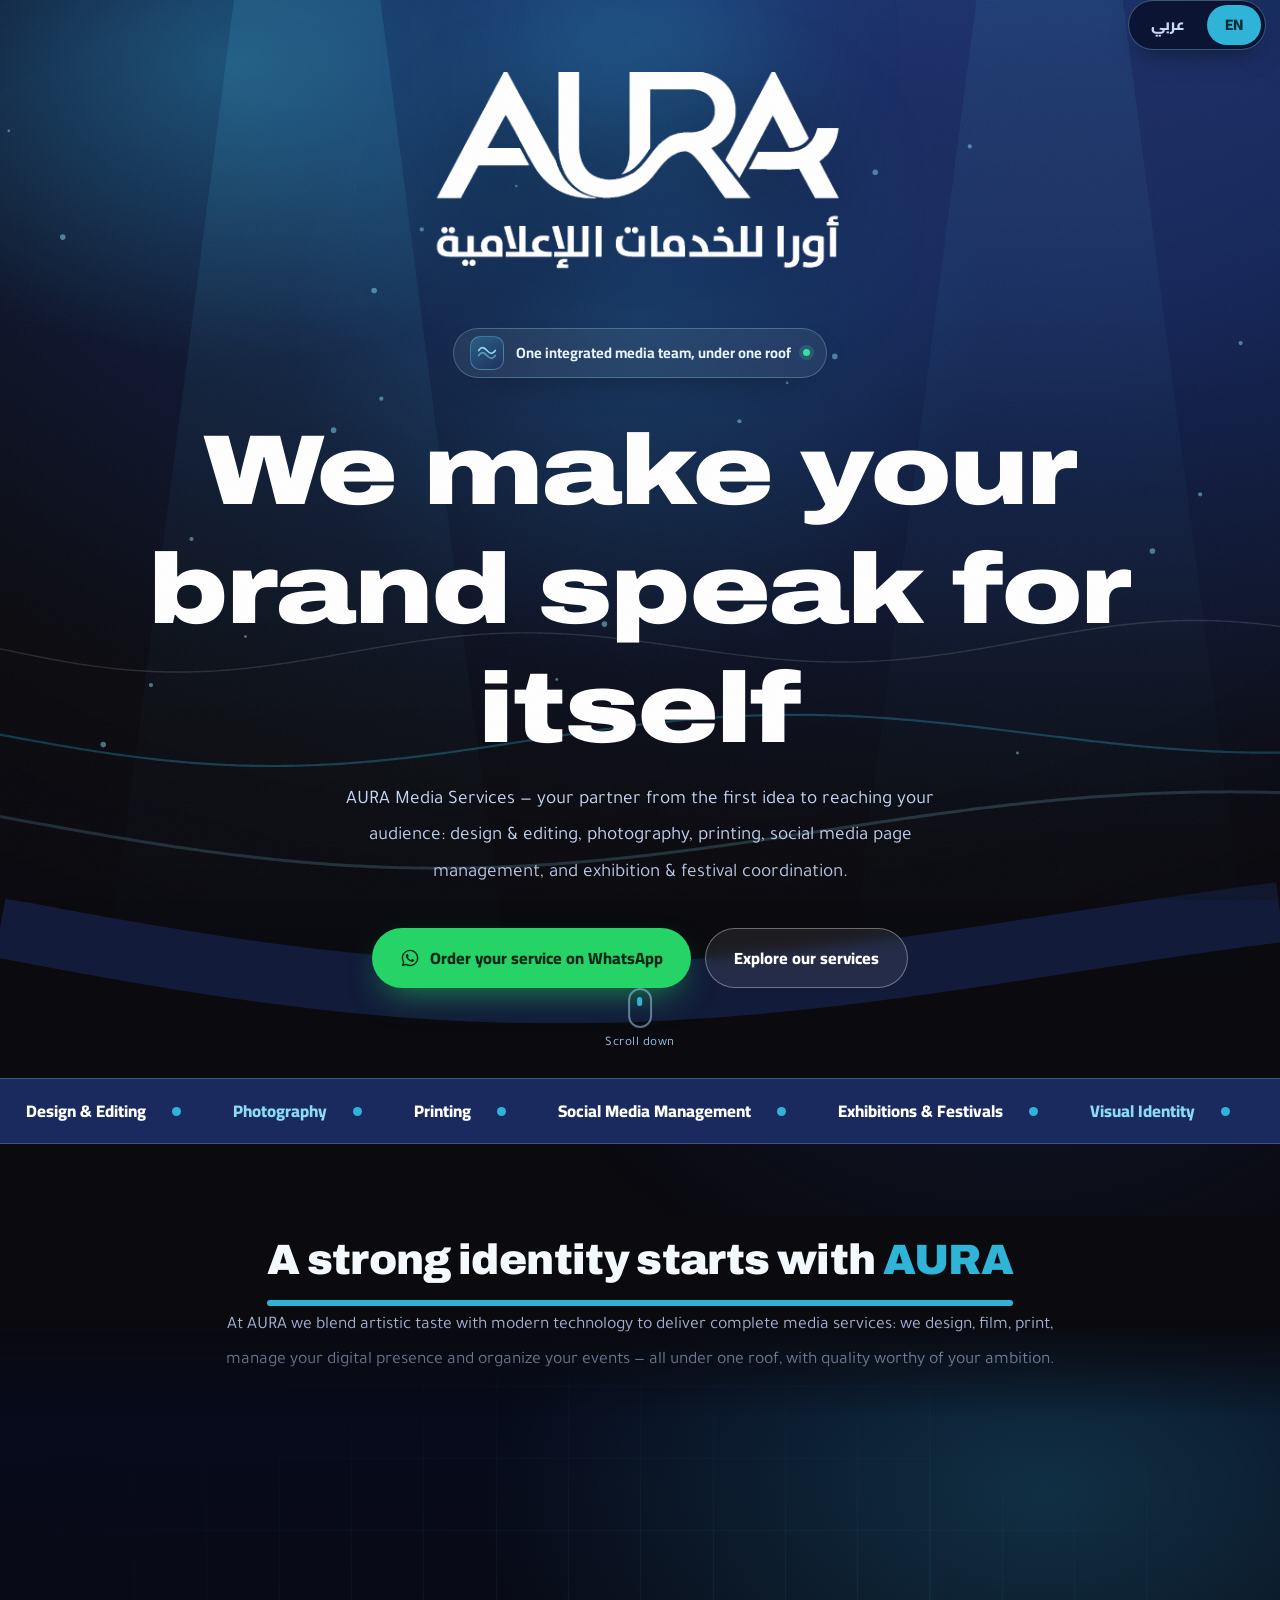
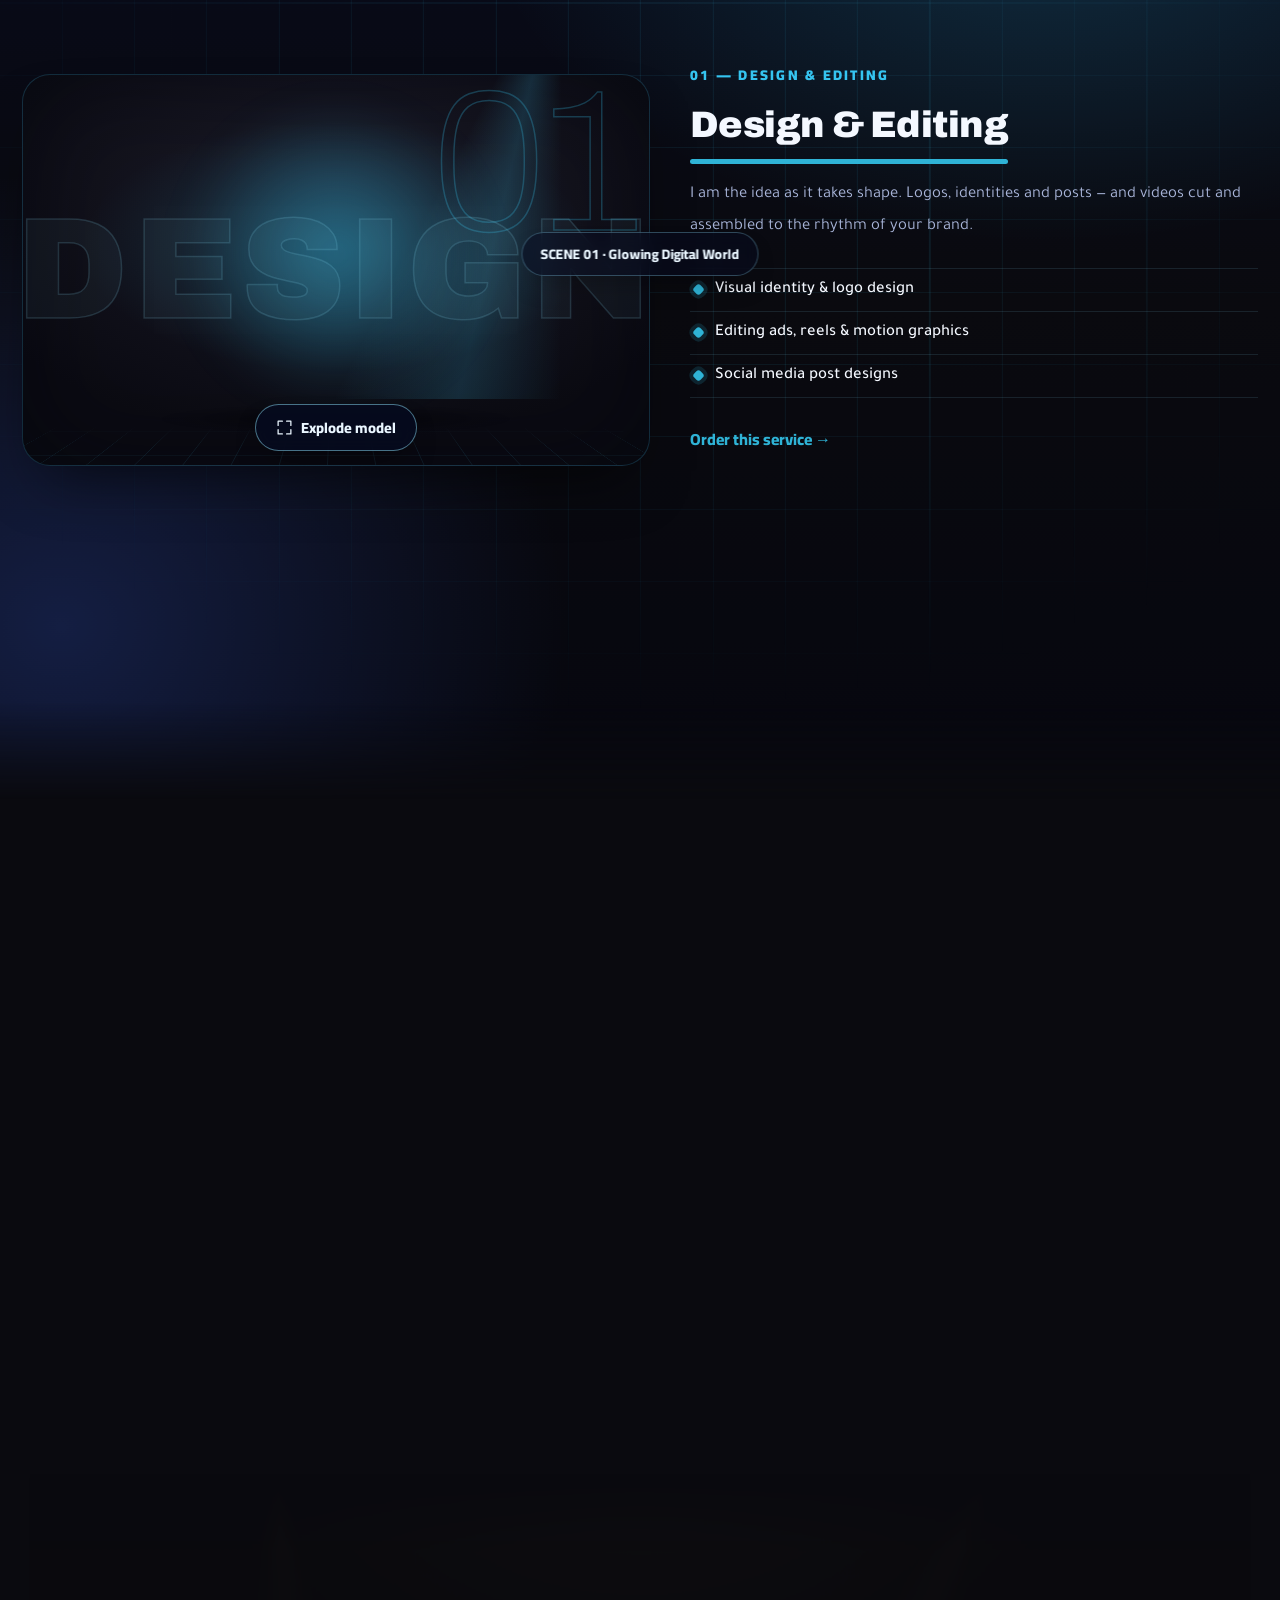
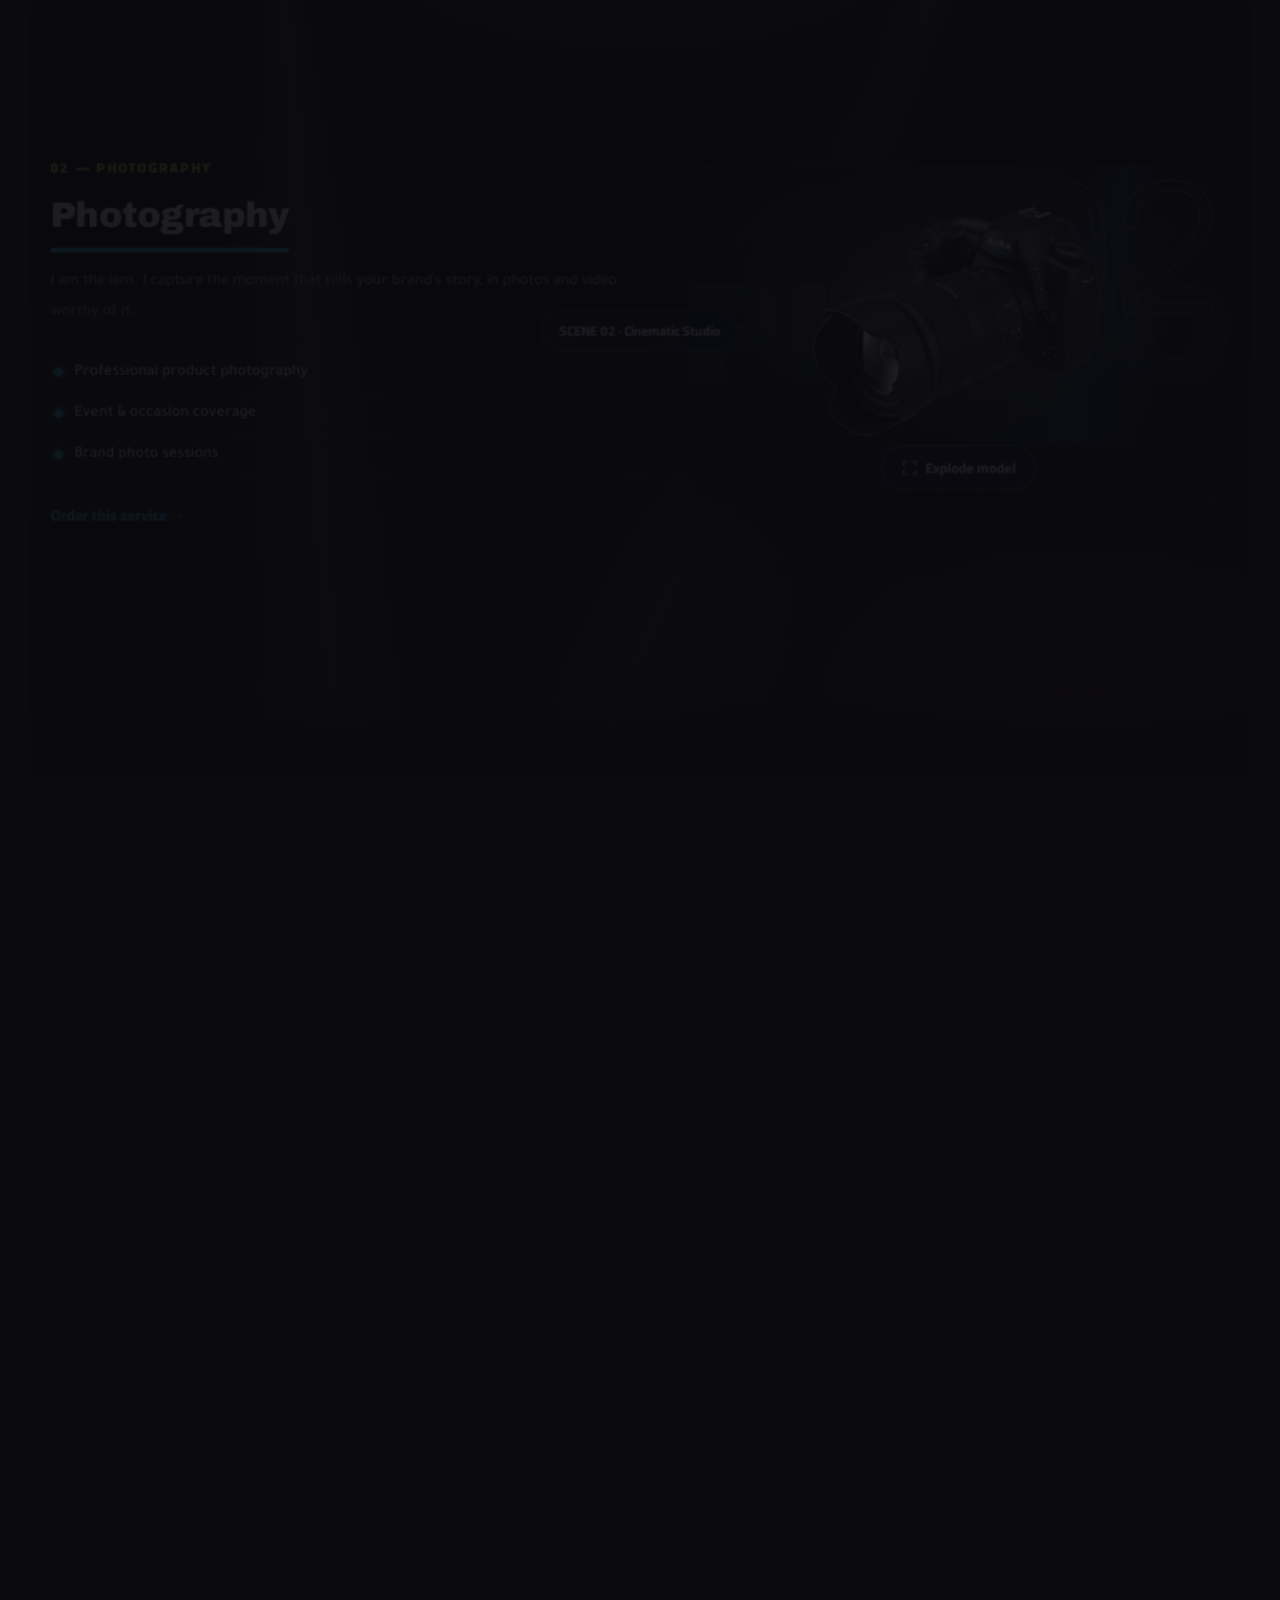
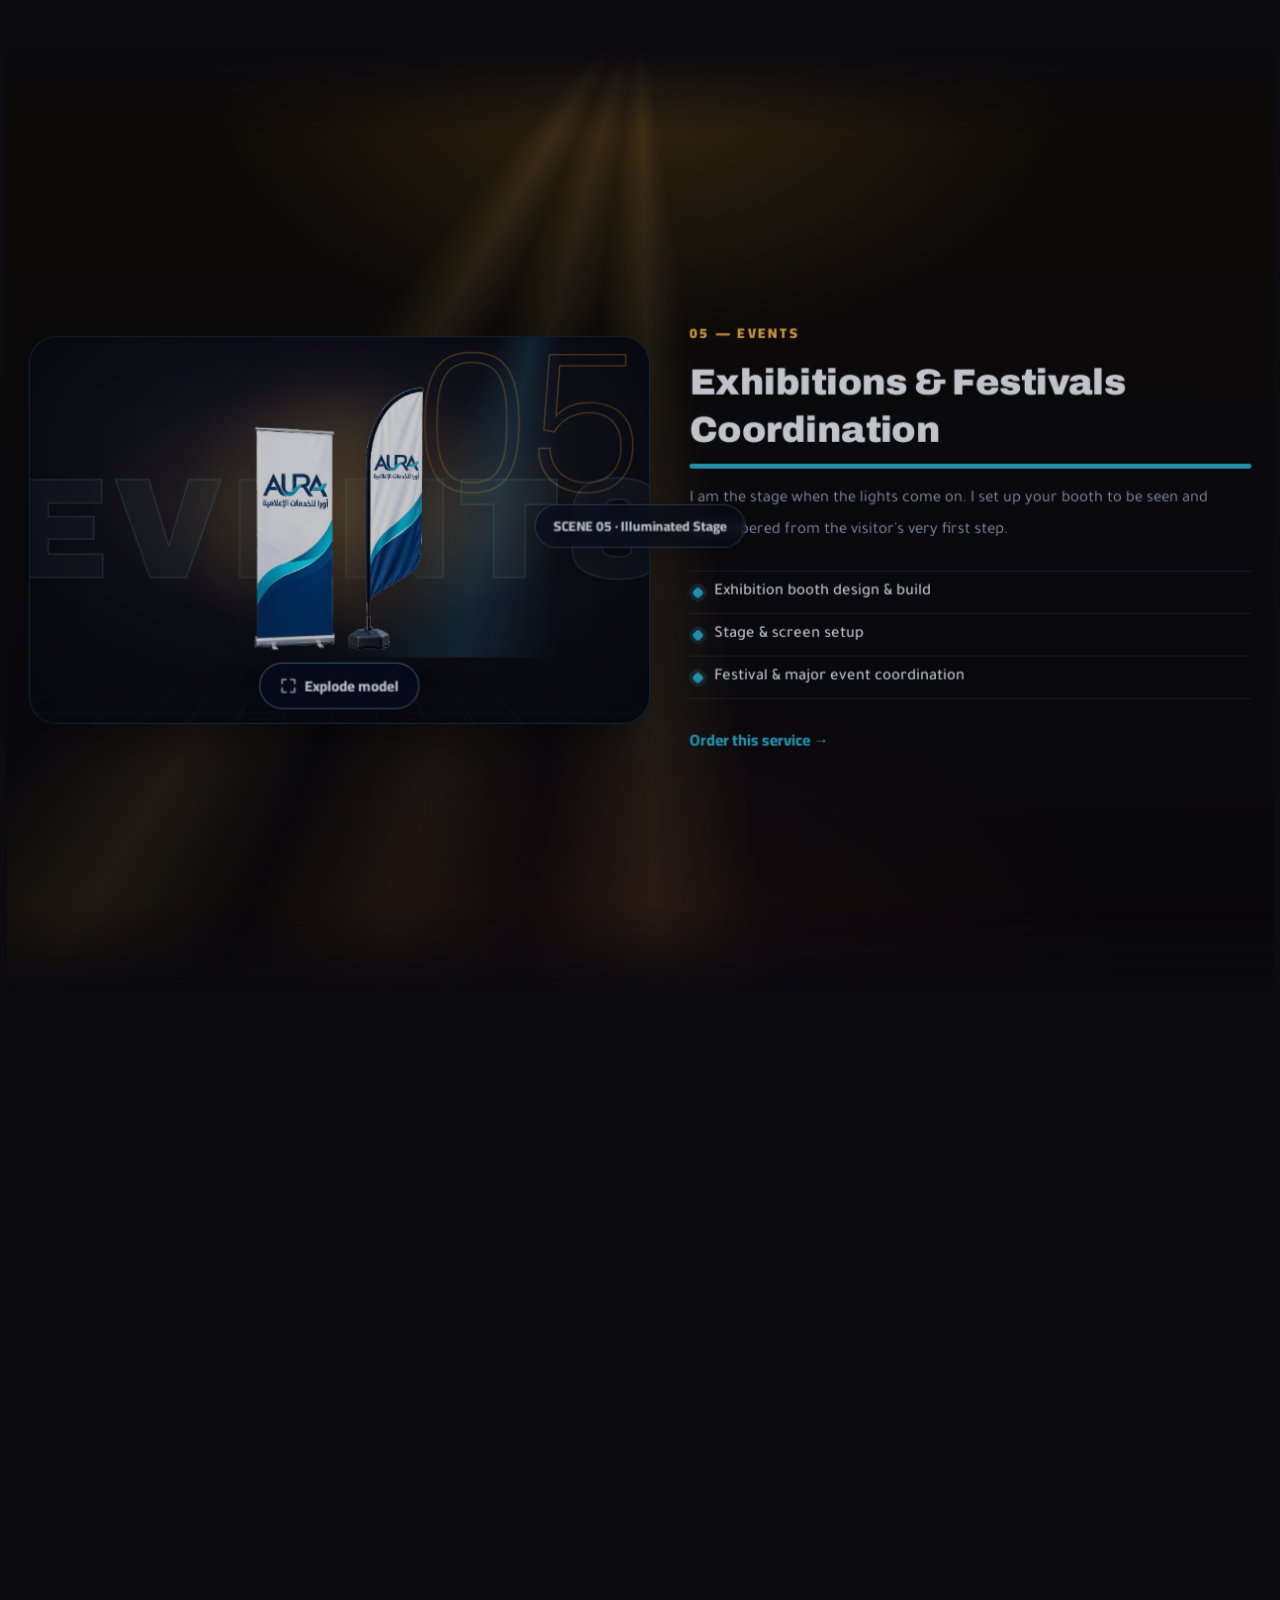
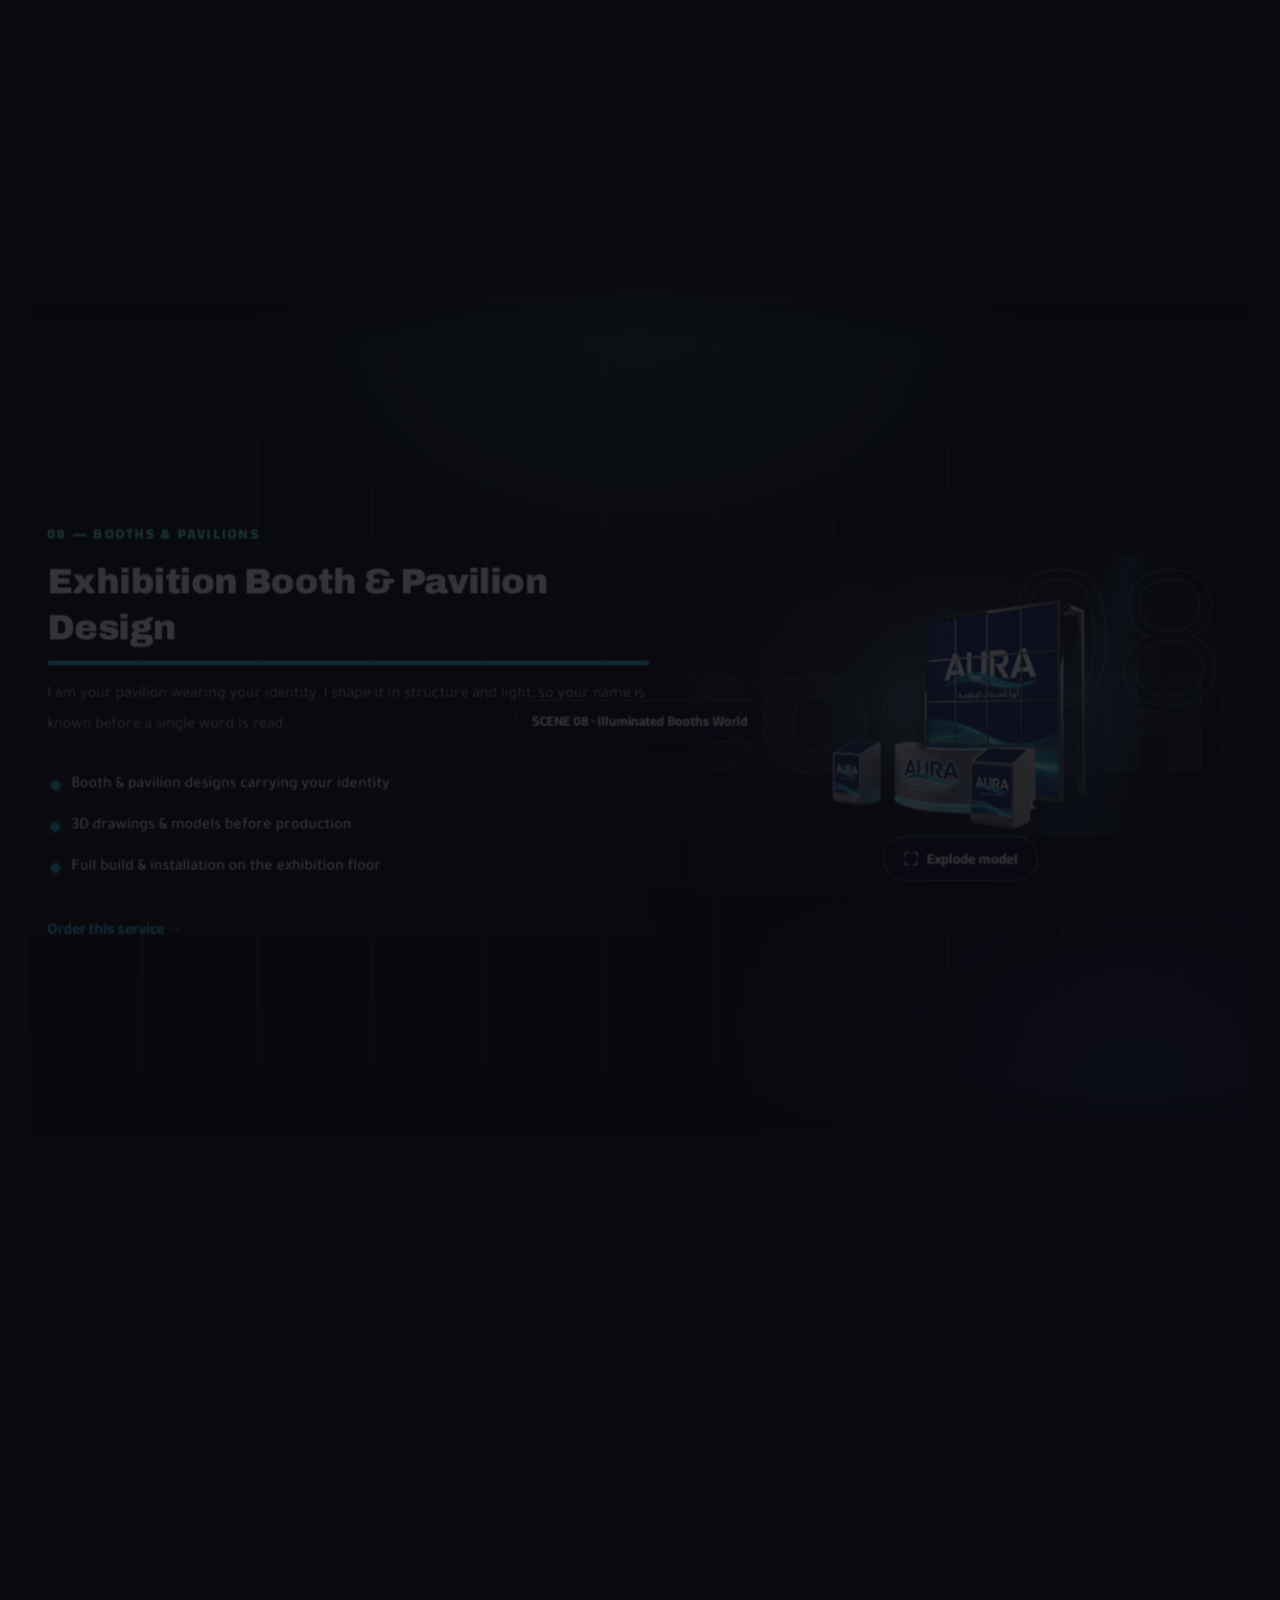
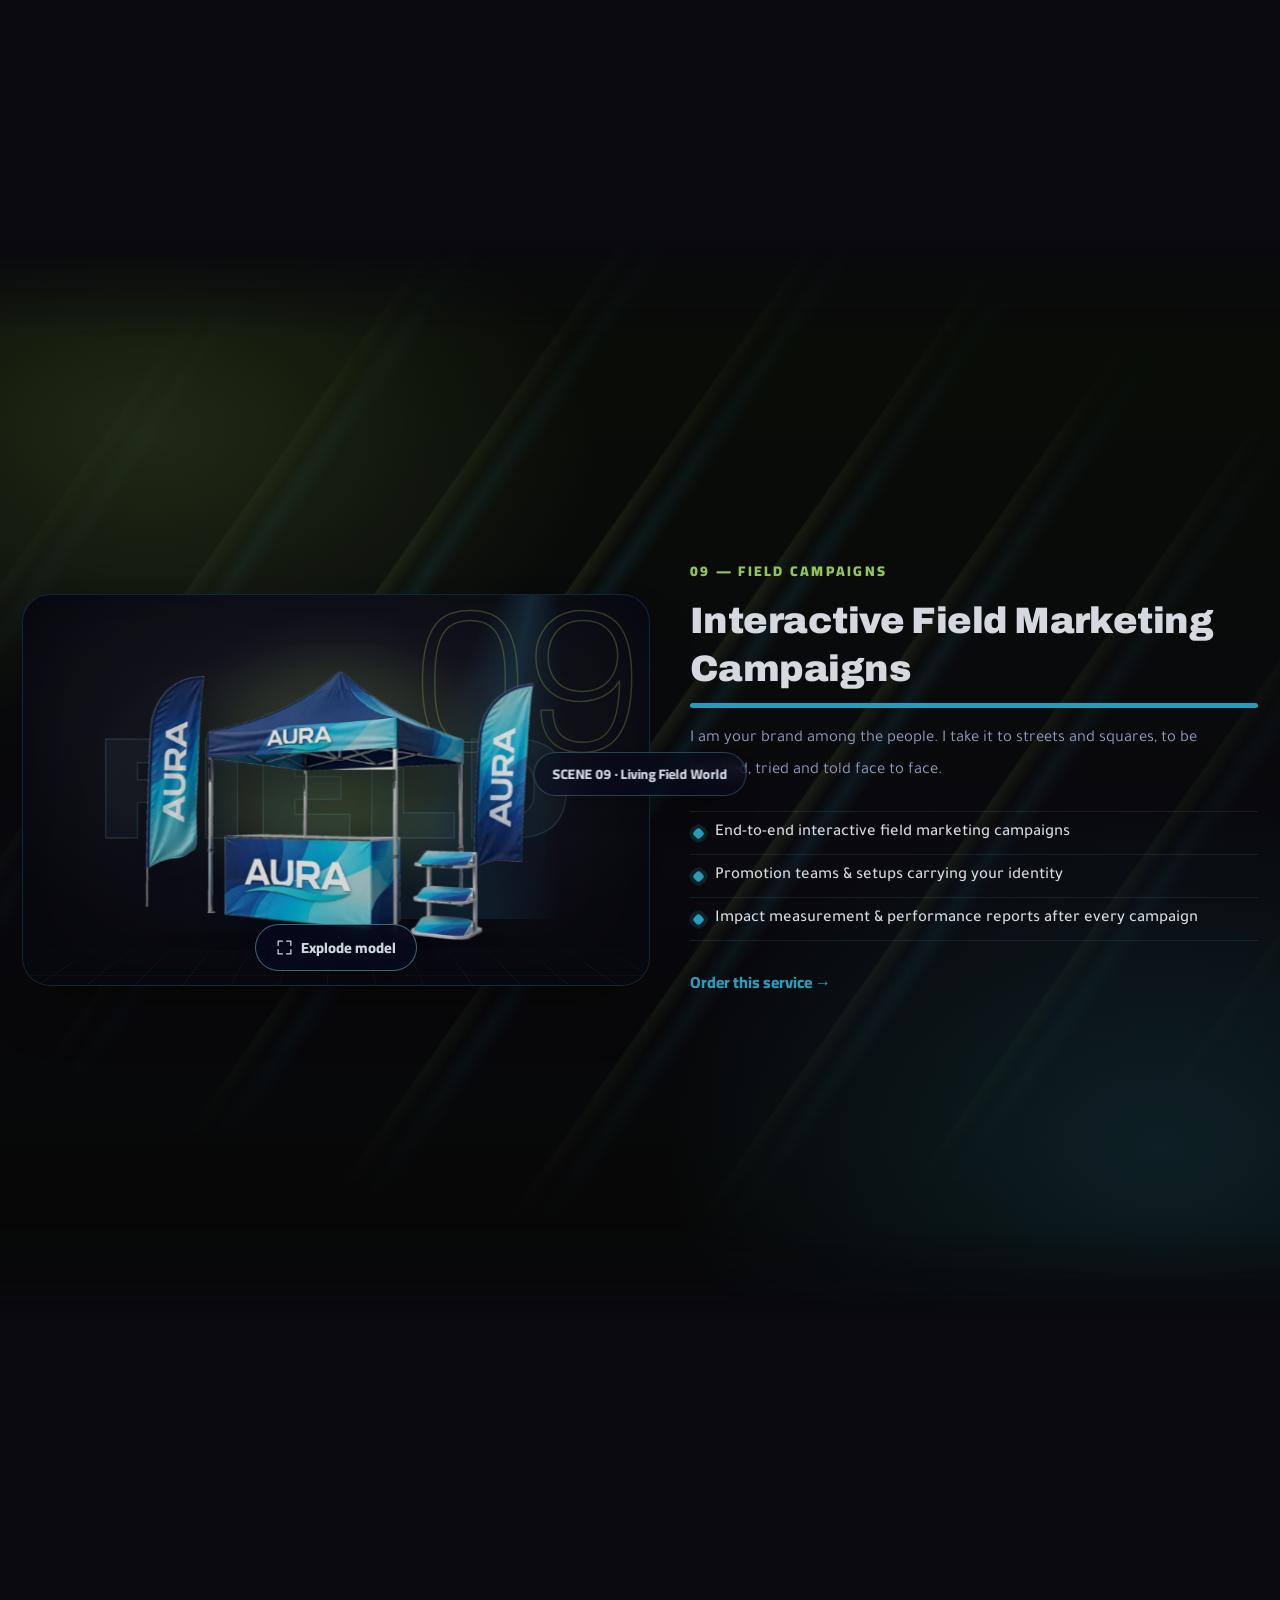
==== commit 6c68cdac: "fix: onerror must not remove img while placeholder src pending loader" ====
--- a/index.html
+++ b/index.html
@@ -70,7 +70,7 @@
           <div class="stage-wrap">
           <span class="giant-num" aria-hidden="true">01</span>
           <span class="stage-word" aria-hidden="true">تصميم</span>
-          <img class="model-img" src="__AURA_IMG_1__" alt="لابتوب يعرض واجهة برنامج تصميم" width="999" height="676" onerror="this.parentNode.classList.add('no-webgl');this.remove();" />
+          <img class="model-img" src="__AURA_IMG_1__" alt="لابتوب يعرض واجهة برنامج تصميم" width="999" height="676" onerror="if(this.src.indexOf('__AURA_IMG_')===-1){this.parentNode.classList.add('no-webgl');this.remove();}" />
           <div class="stage-fallback"><div class="orb">
             <svg viewBox="0 0 24 24" fill="none" stroke="#fff" stroke-width="1.6" stroke-linecap="round" stroke-linejoin="round"><path d="M20.2 6 3 11l-.9-2.4c-.3-1.1.3-2.2 1.3-2.5l13.5-4c1.1-.3 2.2.3 2.5 1.3Z"/><path d="m2.1 8.6 18.1-2.6M4 18.6A2.4 2.4 0 0 0 6.4 21h11.2A2.4 2.4 0 0 0 20 18.6V9.4H4Z"/><path d="m10 9 5 3-5 3z" fill="#fff"/></svg>
           </div></div>
@@ -96,7 +96,7 @@
           <div class="stage-wrap">
           <span class="giant-num" aria-hidden="true">02</span>
           <span class="stage-word" aria-hidden="true">تصوير</span>
-          <img class="model-img" src="__AURA_IMG_2__" alt="كاميرا احترافية بعدسة كبيرة" width="1000" height="801" onerror="this.parentNode.classList.add('no-webgl');this.remove();" />
+          <img class="model-img" src="__AURA_IMG_2__" alt="كاميرا احترافية بعدسة كبيرة" width="1000" height="801" onerror="if(this.src.indexOf('__AURA_IMG_')===-1){this.parentNode.classList.add('no-webgl');this.remove();}" />
           <div class="stage-fallback"><div class="orb">
             <svg viewBox="0 0 24 24" fill="none" stroke="#fff" stroke-width="1.6" stroke-linecap="round" stroke-linejoin="round"><path d="M14.5 4h-5L7 7H4a2 2 0 0 0-2 2v9a2 2 0 0 0 2 2h16a2 2 0 0 0 2-2V9a2 2 0 0 0-2-2h-3l-2.5-3z"/><circle cx="12" cy="13" r="3.5"/></svg>
           </div></div>
@@ -122,7 +122,7 @@
           <div class="stage-wrap">
           <span class="giant-num" aria-hidden="true">03</span>
           <span class="stage-word" aria-hidden="true">طباعة</span>
-          <img class="model-img" src="__AURA_IMG_3__" alt="مطبوعات: رول أب وبروشورات وبطاقات أعمال وحقيبة ورقية" width="1000" height="730" onerror="this.parentNode.classList.add('no-webgl');this.remove();" />
+          <img class="model-img" src="__AURA_IMG_3__" alt="مطبوعات: رول أب وبروشورات وبطاقات أعمال وحقيبة ورقية" width="1000" height="730" onerror="if(this.src.indexOf('__AURA_IMG_')===-1){this.parentNode.classList.add('no-webgl');this.remove();}" />
           <div class="stage-fallback"><div class="orb">
             <svg viewBox="0 0 24 24" fill="none" stroke="#fff" stroke-width="1.6" stroke-linecap="round" stroke-linejoin="round"><path d="M6 9V3h12v6"/><path d="M6 18H4a2 2 0 0 1-2-2v-5a2 2 0 0 1 2-2h16a2 2 0 0 1 2 2v5a2 2 0 0 1-2 2h-2"/><rect x="6" y="14" width="12" height="8"/></svg>
           </div></div>
@@ -148,7 +148,7 @@
           <div class="stage-wrap">
           <span class="giant-num" aria-hidden="true">04</span>
           <span class="stage-word" aria-hidden="true">سوشيال</span>
-          <img class="model-img" src="__AURA_IMG_4__" alt="هاتف ذكي تحيط به قلوب وأيقونات إعجاب وفقاعات محادثة" width="1000" height="906" onerror="this.parentNode.classList.add('no-webgl');this.remove();" />
+          <img class="model-img" src="__AURA_IMG_4__" alt="هاتف ذكي تحيط به قلوب وأيقونات إعجاب وفقاعات محادثة" width="1000" height="906" onerror="if(this.src.indexOf('__AURA_IMG_')===-1){this.parentNode.classList.add('no-webgl');this.remove();}" />
           <div class="stage-fallback"><div class="orb">
             <svg viewBox="0 0 24 24" fill="none" stroke="#fff" stroke-width="1.6" stroke-linecap="round" stroke-linejoin="round"><rect x="7" y="2" width="10" height="20" rx="2.5"/><path d="M11 18.5h2"/><path d="M12 7.2c.6-1.1 2.6-1 2.6.6 0 1-1.3 1.8-2.6 2.7-1.3-.9-2.6-1.7-2.6-2.7 0-1.6 2-1.7 2.6-.6z" fill="#fff" stroke="none"/></svg>
           </div></div>
@@ -174,7 +174,7 @@
           <div class="stage-wrap">
           <span class="giant-num" aria-hidden="true">05</span>
           <span class="stage-word" aria-hidden="true">فعاليات</span>
-          <img class="model-img" src="__AURA_IMG_5__" alt="رول أب وعلم إعلاني بهوية أورا" width="1080" height="1654" onerror="this.parentNode.classList.add('no-webgl');this.remove();" />
+          <img class="model-img" src="__AURA_IMG_5__" alt="رول أب وعلم إعلاني بهوية أورا" width="1080" height="1654" onerror="if(this.src.indexOf('__AURA_IMG_')===-1){this.parentNode.classList.add('no-webgl');this.remove();}" />
           <div class="stage-fallback"><div class="orb">
             <svg viewBox="0 0 24 24" fill="none" stroke="#fff" stroke-width="1.6" stroke-linecap="round" stroke-linejoin="round"><path d="M4 21h16M6 21v-4h12v4M12 3v5M8 8h8"/><path d="M7 8 5 13M17 8l2 5"/><circle cx="12" cy="5.5" r="1.4"/></svg>
           </div></div>
@@ -200,7 +200,7 @@
           <div class="stage-wrap">
           <span class="giant-num" aria-hidden="true">06</span>
           <span class="stage-word" aria-hidden="true">طرق</span>
-          <img class="model-img" src="__AURA_IMG_6__" alt="لوحة إعلانية كبيرة مضيئة بجانب طريق بإضاءات سيارات" width="1100" height="696" onerror="this.parentNode.classList.add('no-webgl');this.remove();" />
+          <img class="model-img" src="__AURA_IMG_6__" alt="لوحة إعلانية كبيرة مضيئة بجانب طريق بإضاءات سيارات" width="1100" height="696" onerror="if(this.src.indexOf('__AURA_IMG_')===-1){this.parentNode.classList.add('no-webgl');this.remove();}" />
           <div class="stage-fallback"><div class="orb">
             <svg viewBox="0 0 24 24" fill="none" stroke="#fff" stroke-width="1.6" stroke-linecap="round" stroke-linejoin="round"><path d="M3 4.5h18a.5.5 0 0 1 .5.5v8a.5.5 0 0 1-.5.5H3a.5.5 0 0 1-.5-.5V5a.5.5 0 0 1 .5-.5z"/><path d="M6.5 8h7M6.5 10.8h10.5"/><path d="M12 13.5V21M8 21h8"/></svg>
           </div></div>
@@ -226,7 +226,7 @@
           <div class="stage-wrap">
           <span class="giant-num" aria-hidden="true">07</span>
           <span class="stage-word" aria-hidden="true">شاشات</span>
-          <img class="model-img" src="__AURA_IMG_7__" alt="شاشة لمس تفاعلية بواجهة ملوّنة على قاعدة معدنية" width="1104" height="973" onerror="this.parentNode.classList.add('no-webgl');this.remove();" />
+          <img class="model-img" src="__AURA_IMG_7__" alt="شاشة لمس تفاعلية بواجهة ملوّنة على قاعدة معدنية" width="1104" height="973" onerror="if(this.src.indexOf('__AURA_IMG_')===-1){this.parentNode.classList.add('no-webgl');this.remove();}" />
           <div class="stage-fallback"><div class="orb">
             <svg viewBox="0 0 24 24" fill="none" stroke="#fff" stroke-width="1.6" stroke-linecap="round" stroke-linejoin="round"><rect x="2.5" y="3.5" width="19" height="13" rx="2"/><path d="M9.5 20.5h5M12 16.5v4"/><circle cx="12" cy="10" r="1.4"/><circle cx="12" cy="10" r="3.4"/></svg>
           </div></div>
@@ -252,7 +252,7 @@
           <div class="stage-wrap">
           <span class="giant-num" aria-hidden="true">08</span>
           <span class="stage-word" aria-hidden="true">بوثات</span>
-          <img class="model-img" src="__AURA_IMG_8__" alt="جناح معرض بجدار لايت بوكس مضيء وكاونتر استقبال" width="1100" height="1005" onerror="this.parentNode.classList.add('no-webgl');this.remove();" />
+          <img class="model-img" src="__AURA_IMG_8__" alt="جناح معرض بجدار لايت بوكس مضيء وكاونتر استقبال" width="1100" height="1005" onerror="if(this.src.indexOf('__AURA_IMG_')===-1){this.parentNode.classList.add('no-webgl');this.remove();}" />
           <div class="stage-fallback"><div class="orb">
             <svg viewBox="0 0 24 24" fill="none" stroke="#fff" stroke-width="1.6" stroke-linecap="round" stroke-linejoin="round"><path d="M4 9.5 5.8 4h12.4L20 9.5"/><path d="M4 9.5c0 1.8 1.4 2.7 2.9 2.7 1.2 0 2-.6 2.6-1.4.6.8 1.4 1.4 2.5 1.4s1.9-.6 2.5-1.4c.6.8 1.4 1.4 2.6 1.4 1.5 0 2.9-.9 2.9-2.7"/><path d="M5.5 12.8V20h13v-7.2"/><path d="M9.7 20v-4.5h4.6V20"/></svg>
           </div></div>
@@ -278,7 +278,7 @@
           <div class="stage-wrap">
           <span class="giant-num" aria-hidden="true">09</span>
           <span class="stage-word" aria-hidden="true">ميدان</span>
-          <img class="model-img" src="__AURA_IMG_9__" alt="خيمة تفعيل ميداني بأعلام شراعية وكاونتر بهوية العلامة" width="1100" height="758" onerror="this.parentNode.classList.add('no-webgl');this.remove();" />
+          <img class="model-img" src="__AURA_IMG_9__" alt="خيمة تفعيل ميداني بأعلام شراعية وكاونتر بهوية العلامة" width="1100" height="758" onerror="if(this.src.indexOf('__AURA_IMG_')===-1){this.parentNode.classList.add('no-webgl');this.remove();}" />
           <div class="stage-fallback"><div class="orb">
             <svg viewBox="0 0 24 24" fill="none" stroke="#fff" stroke-width="1.6" stroke-linecap="round" stroke-linejoin="round"><path d="M3.5 10.5v3L8 14l9.5 3.5v-11L8 10z"/><path d="M17.5 9.5a4.2 4.2 0 0 1 0 5"/><path d="M7 13.8 8 18a1.8 1.8 0 0 0 3.6-.4l-.5-2.9"/></svg>
           </div></div>
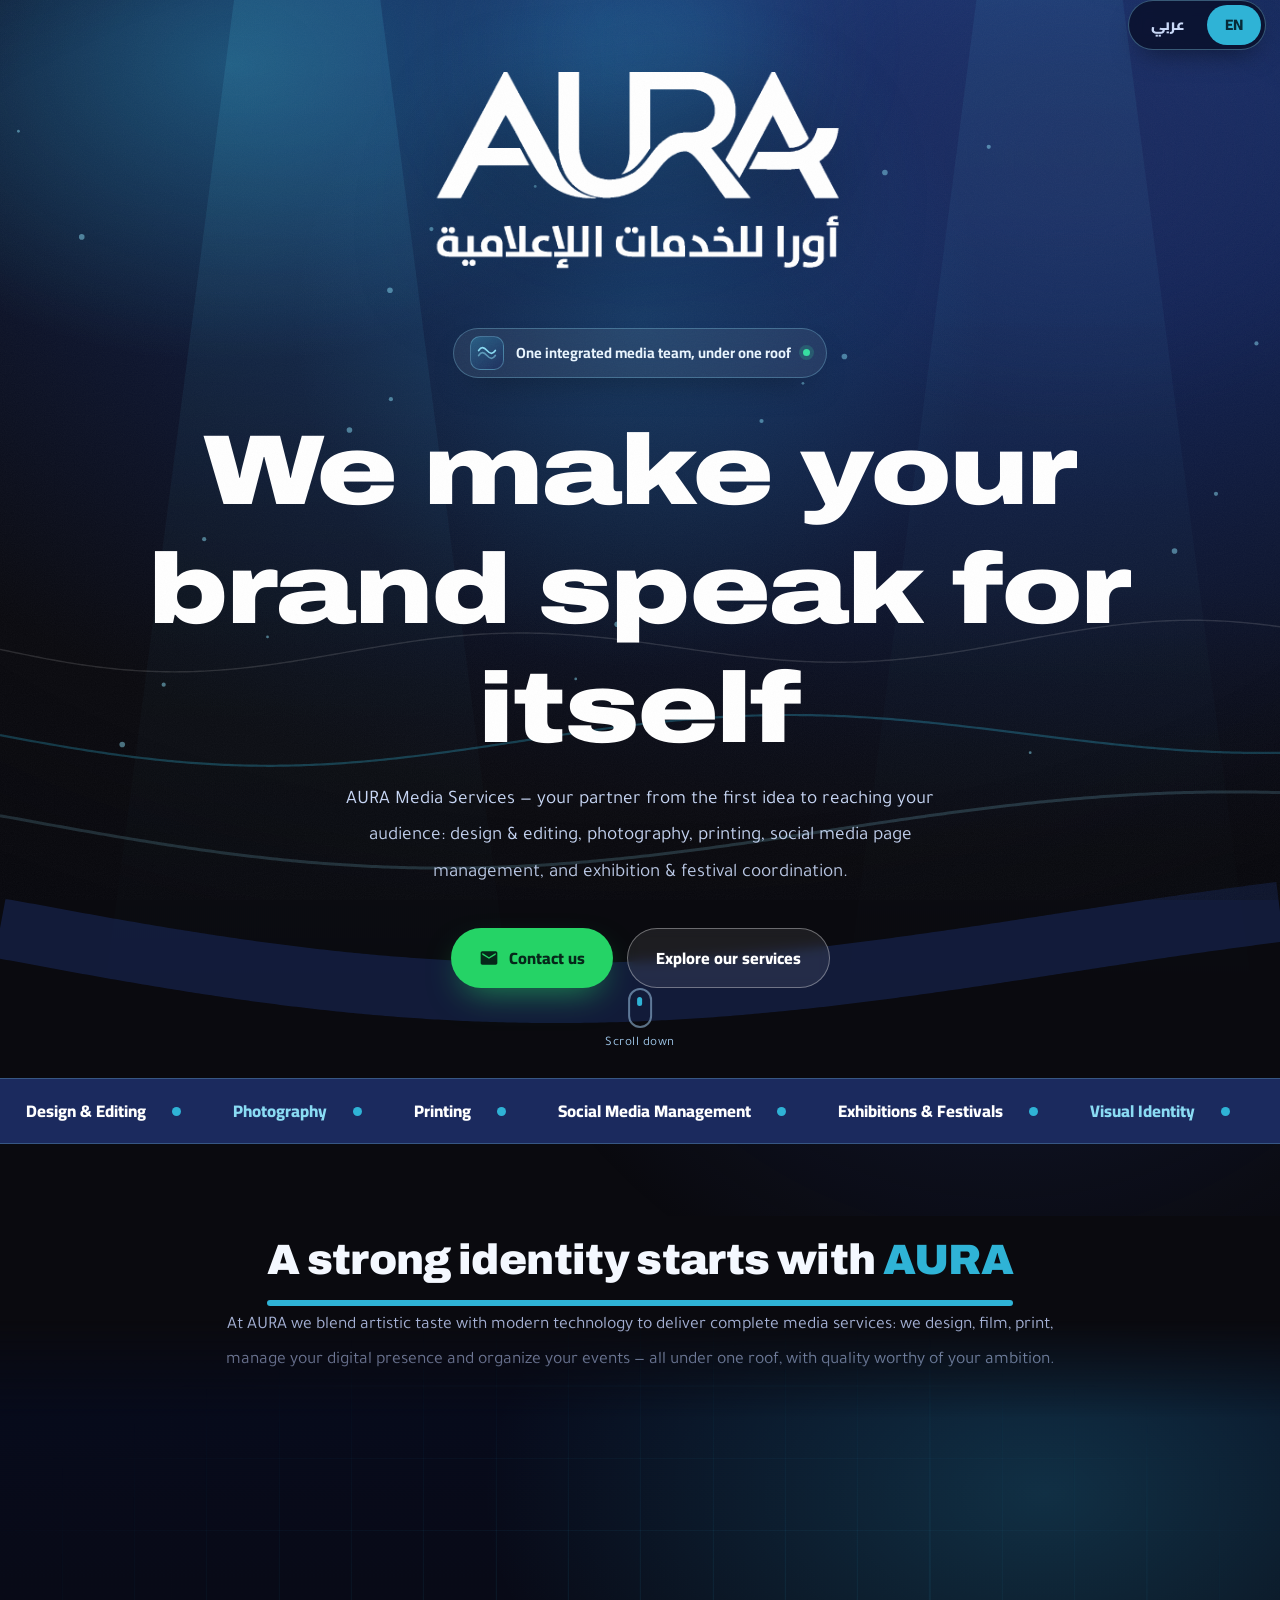
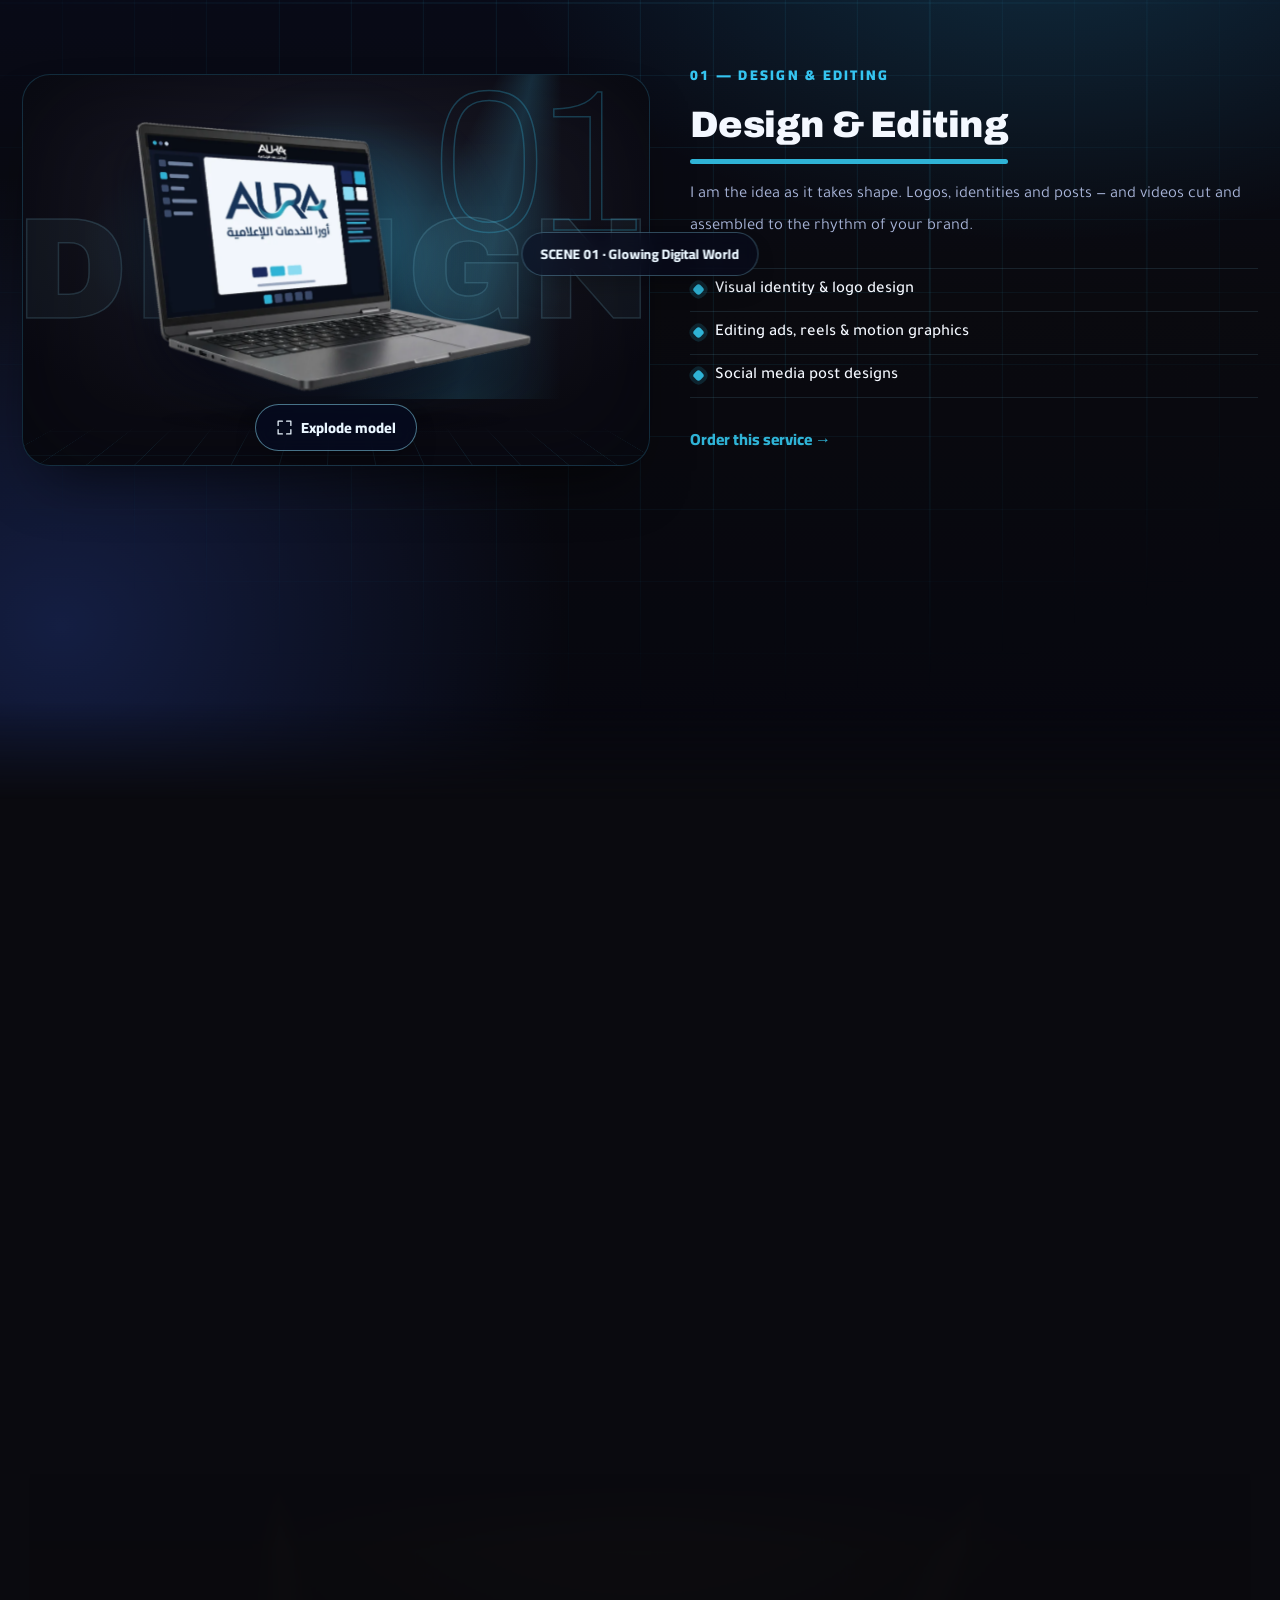
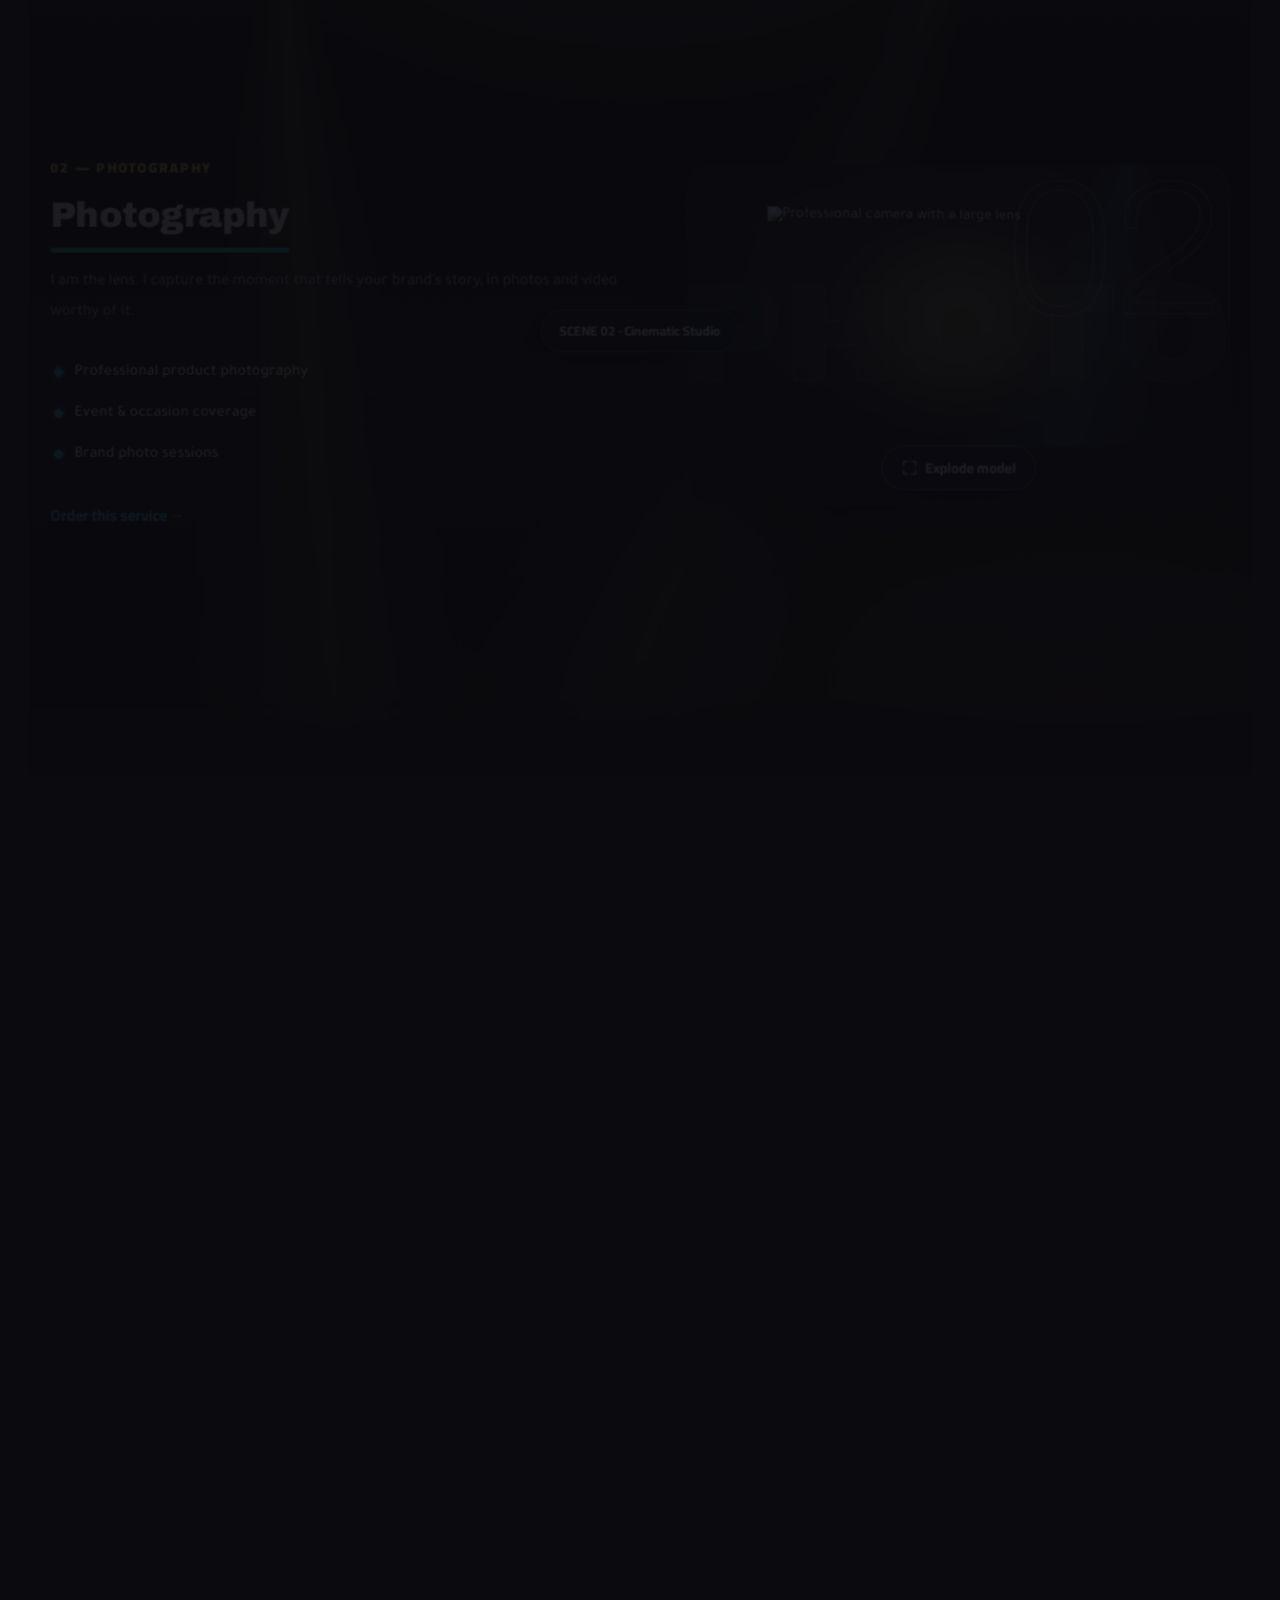
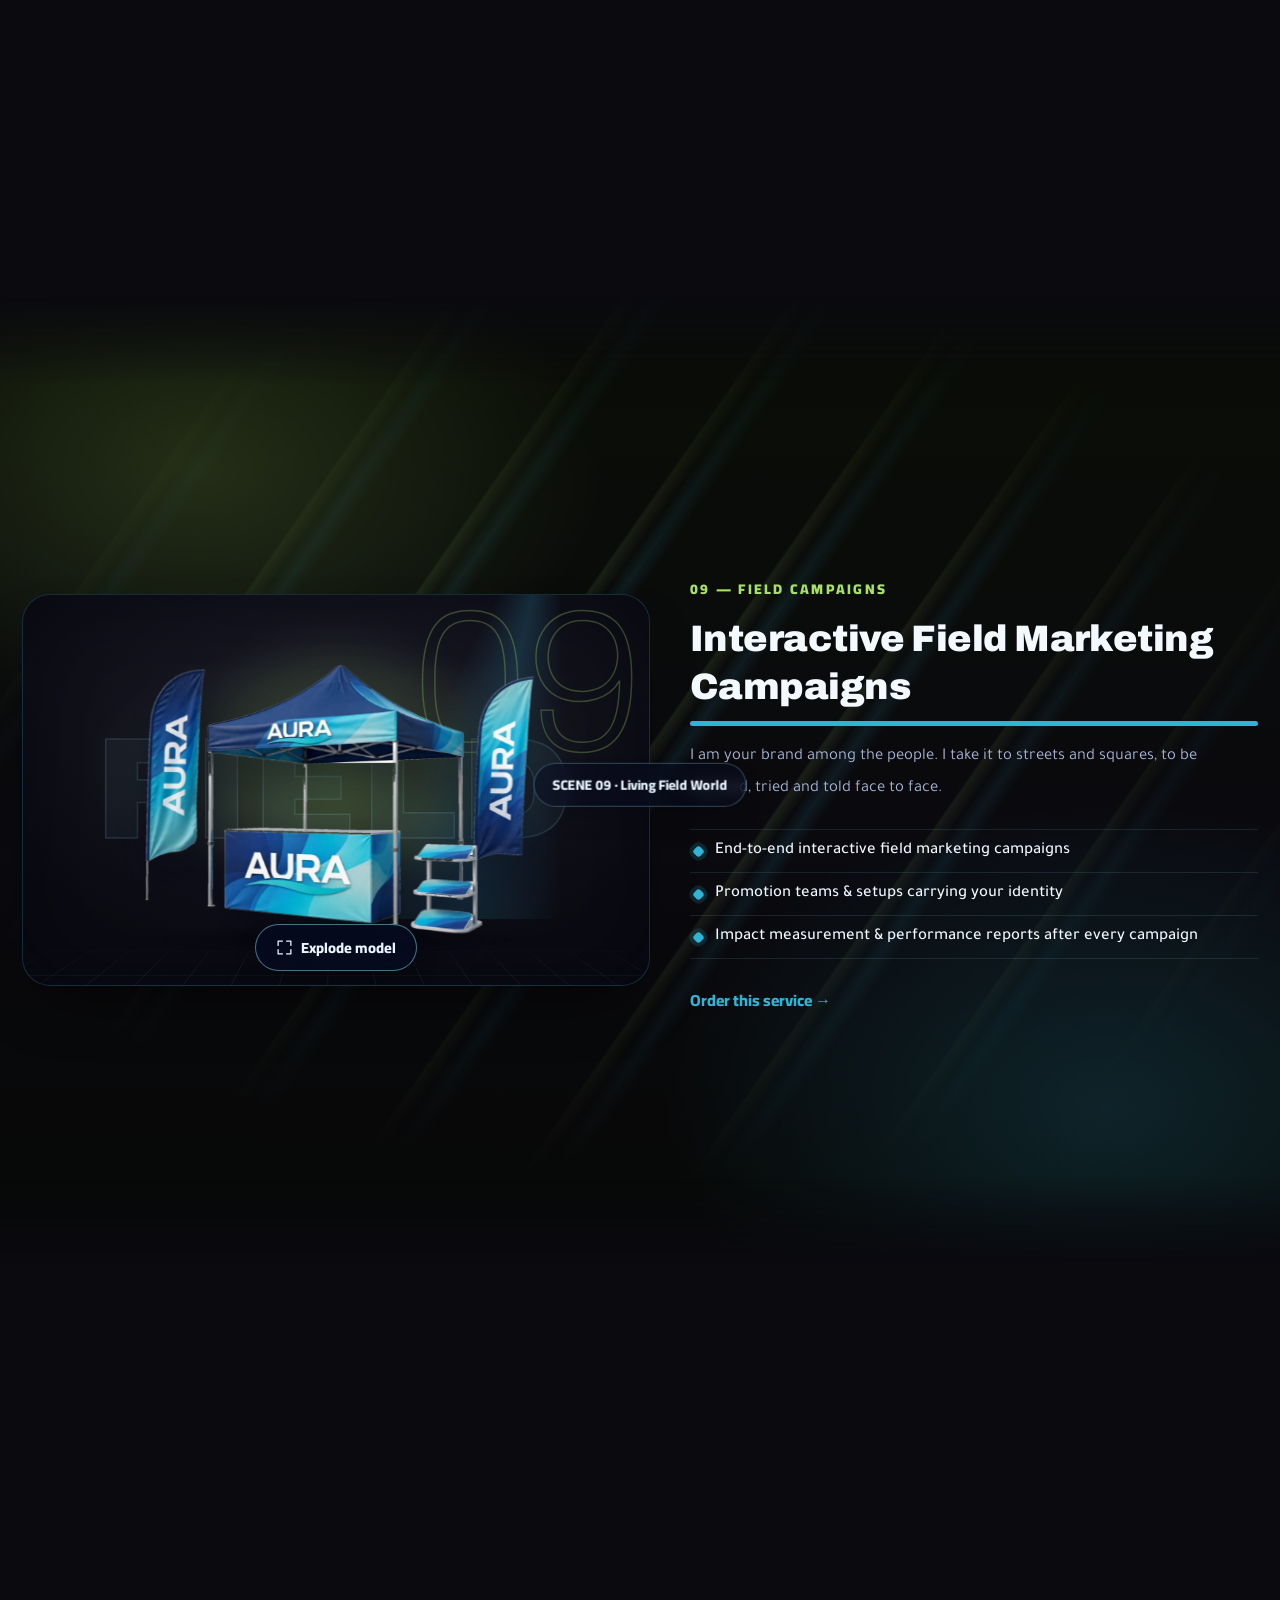
==== commit a1651fd0: "republish: index.html (fixed loader)" ====
--- a/index.html
+++ b/index.html
@@ -37,9 +37,9 @@
       <h1 class="hero-tag" id="heroTag" data-i18n="heroTag">نجعل علامتك تتحدث عن نفسها</h1>
       <p class="hero-sub" data-i18n="heroSub">أورا للخدمات الإعلامية — شريكك من الفكرة الأولى حتى الوصول إلى جمهورك: تصميم ومونتاج، تصوير، طباعة، إدارة صفحات التواصل الاجتماعي، وتنسيق المعارض والمهرجانات.</p>
       <div class="hero-ctas">
-        <a class="btn btn-wa" href="https://wa.me/218910976935" target="_blank" rel="noopener">
-          <svg viewBox="0 0 24 24" fill="currentColor" aria-hidden="true"><path d="M12.04 2C6.58 2 2.13 6.45 2.13 11.91c0 1.75.46 3.45 1.32 4.95L2.05 22l5.25-1.38a9.9 9.9 0 0 0 4.74 1.21h.01c5.46 0 9.9-4.45 9.9-9.91A9.86 9.86 0 0 0 12.04 2m0 18.13h-.01a8.2 8.2 0 0 1-4.19-1.15l-.3-.18-3.12.82.83-3.04-.2-.31a8.2 8.2 0 0 1-1.26-4.38c0-4.54 3.7-8.24 8.25-8.24a8.2 8.2 0 0 1 8.24 8.25c0 4.54-3.7 8.23-8.24 8.23m4.52-6.16c-.25-.13-1.47-.72-1.69-.8-.23-.09-.4-.13-.56.12-.17.25-.64.8-.78.97-.15.16-.29.18-.54.06-.25-.13-1.05-.39-1.99-1.23-.74-.66-1.23-1.47-1.38-1.72-.14-.25-.01-.38.11-.51.11-.11.25-.29.37-.43.12-.15.16-.25.25-.41.08-.17.04-.31-.02-.43-.06-.13-.56-1.35-.77-1.84-.2-.48-.41-.42-.56-.43h-.48c-.17 0-.43.06-.66.31-.22.25-.86.85-.86 2.07 0 1.22.89 2.4 1.01 2.56.13.17 1.75 2.67 4.23 3.74.59.26 1.05.41 1.41.52.6.19 1.13.16 1.56.1.48-.07 1.47-.6 1.67-1.18.21-.58.21-1.07.15-1.18-.06-.1-.23-.16-.48-.28"/></svg>
-          <span data-i18n="ctaWa">اطلب خدمتك عبر واتساب</span>
+        <a class="btn btn-wa wa-link" href="https://wa.me/218910976935" target="_blank" rel="noopener">
+          <svg viewBox="0 0 24 24" fill="currentColor" aria-hidden="true"><path d="M20 4H4c-1.1 0-2 .9-2 2v12c0 1.1.9 2 2 2h16c1.1 0 2-.9 2-2V6c0-1.1-.9-2-2-2zm0 4l-8 5-8-5V6l8 5 8-5v2z"/></svg>
+          <span data-i18n="ctaWa">تواصل معنا</span>
         </a>
         <a class="btn btn-ghost" href="#services" data-i18n="ctaExplore">استكشف خدماتنا</a>
       </div>
@@ -84,7 +84,7 @@
             <li>مونتاج الإعلانات والريلز والموشن غرافيك</li>
             <li>تصاميم منشورات التواصل الاجتماعي</li>
           </ul>
-          <a class="service-link" href="https://wa.me/218910976935?text=%D8%A3%D8%B1%D8%BA%D8%A8%20%D8%A8%D8%AE%D8%AF%D9%85%D8%A9%20%D8%A7%D9%84%D8%AA%D8%B5%D9%85%D9%8A%D9%85%20%D9%88%D8%A7%D9%84%D9%85%D9%88%D9%86%D8%AA%D8%A7%D8%AC" target="_blank" rel="noopener">اطلب الخدمة ←</a>
+          <a class="service-link" href="https://wa.me/218910976935" target="_blank" rel="noopener">اطلب الخدمة ←</a>
           </div>
         </div>
       </section>
@@ -110,7 +110,7 @@
             <li>تغطية الفعاليات والمناسبات</li>
             <li>جلسات تصوير للعلامات التجارية</li>
           </ul>
-          <a class="service-link" href="https://wa.me/218910976935?text=%D8%A3%D8%B1%D8%BA%D8%A8%20%D8%A8%D8%AE%D8%AF%D9%85%D8%A9%20%D8%A7%D9%84%D8%AA%D8%B5%D9%88%D9%8A%D8%B1" target="_blank" rel="noopener">اطلب الخدمة ←</a>
+          <a class="service-link" href="https://wa.me/218910976935" target="_blank" rel="noopener">اطلب الخدمة ←</a>
           </div>
         </div>
       </section>
@@ -136,7 +136,7 @@
             <li>رول أب وبنرات ولوحات إعلانية</li>
             <li>مطبوعات الهوية والتغليف</li>
           </ul>
-          <a class="service-link" href="https://wa.me/218910976935?text=%D8%A3%D8%B1%D8%BA%D8%A8%20%D8%A8%D8%AE%D8%AF%D9%85%D8%A9%20%D8%A7%D9%84%D8%B7%D8%A8%D8%A7%D8%B9%D8%A9" target="_blank" rel="noopener">اطلب الخدمة ←</a>
+          <a class="service-link" href="https://wa.me/218910976935" target="_blank" rel="noopener">اطلب الخدمة ←</a>
           </div>
         </div>
       </section>
@@ -162,7 +162,7 @@
             <li>جدولة النشر ومتابعة التفاعل</li>
             <li>بناء حضور متسق مع هوية علامتك</li>
           </ul>
-          <a class="service-link" href="https://wa.me/218910976935?text=%D8%A3%D8%B1%D8%BA%D8%A8%20%D8%A8%D8%AE%D8%AF%D9%85%D8%A9%20%D8%A5%D8%AF%D8%A7%D8%B1%D8%A9%20%D8%B5%D9%81%D8%AD%D8%A7%D8%AA%20%D8%A7%D9%84%D8%AA%D9%88%D8%A7%D8%B5%D9%84%20%D8%A7%D9%84%D8%A7%D8%AC%D8%AA%D9%85%D8%A7%D8%B9%D9%8A" target="_blank" rel="noopener">اطلب الخدمة ←</a>
+          <a class="service-link" href="https://wa.me/218910976935" target="_blank" rel="noopener">اطلب الخدمة ←</a>
           </div>
         </div>
       </section>
@@ -188,7 +188,7 @@
             <li>تجهيز المنصات وشاشات العرض</li>
             <li>تنسيق المهرجانات والفعاليات الكبرى</li>
           </ul>
-          <a class="service-link" href="https://wa.me/218910976935?text=%D8%A3%D8%B1%D8%BA%D8%A8%20%D8%A8%D8%AE%D8%AF%D9%85%D8%A9%20%D8%AA%D9%86%D8%B3%D9%8A%D9%82%20%D8%A7%D9%84%D9%85%D8%B9%D8%A7%D8%B1%D8%B6%20%D9%88%D8%A7%D9%84%D9%85%D9%87%D8%B1%D8%AC%D8%A7%D9%86%D8%A7%D8%AA" target="_blank" rel="noopener">اطلب الخدمة ←</a>
+          <a class="service-link" href="https://wa.me/218910976935" target="_blank" rel="noopener">اطلب الخدمة ←</a>
           </div>
         </div>
       </section>
@@ -214,7 +214,7 @@
             <li>اختيار المواقع الأعلى مشاهدة لعلامتك</li>
             <li>تصميم وتنفيذ وتركيب اللوحات بجودة أورا</li>
           </ul>
-          <a class="service-link" href="https://wa.me/218910976935?text=%D8%A3%D8%B1%D8%BA%D8%A8%20%D8%A8%D8%AE%D8%AF%D9%85%D8%A9%20%D8%A7%D9%84%D9%85%D8%B3%D8%A7%D8%AD%D8%A7%D8%AA%20%D8%A7%D9%84%D8%B7%D8%B1%D9%82%D9%8A%D8%A9" target="_blank" rel="noopener">اطلب الخدمة ←</a>
+          <a class="service-link" href="https://wa.me/218910976935" target="_blank" rel="noopener">اطلب الخدمة ←</a>
           </div>
         </div>
       </section>
@@ -240,7 +240,7 @@
             <li>محتوى وواجهات تفاعلية بهوية علامتك</li>
             <li>تجهيز وتشغيل ودعم طوال الفعالية</li>
           </ul>
-          <a class="service-link" href="https://wa.me/218910976935?text=%D8%A3%D8%B1%D8%BA%D8%A8%20%D8%A8%D8%AE%D8%AF%D9%85%D8%A9%20%D8%A7%D9%84%D8%B4%D8%A7%D8%B4%D8%A7%D8%AA%20%D8%A7%D9%84%D8%AA%D9%81%D8%A7%D8%B9%D9%84%D9%8A%D8%A9" target="_blank" rel="noopener">اطلب الخدمة ←</a>
+          <a class="service-link" href="https://wa.me/218910976935" target="_blank" rel="noopener">اطلب الخدمة ←</a>
           </div>
         </div>
       </section>
@@ -266,7 +266,7 @@
             <li>رسومات ومجسمات ثلاثية الأبعاد قبل التنفيذ</li>
             <li>تنفيذ وتركيب كامل داخل أرض المعرض</li>
           </ul>
-          <a class="service-link" href="https://wa.me/218910976935?text=%D8%A3%D8%B1%D8%BA%D8%A8%20%D8%A8%D8%AE%D8%AF%D9%85%D8%A9%20%D8%AA%D8%B5%D9%85%D9%8A%D9%85%20%D8%A7%D9%84%D8%A8%D9%88%D8%AB%D8%A7%D8%AA%20%D9%88%D8%A3%D8%AC%D9%86%D8%AD%D8%A9%20%D8%A7%D9%84%D9%85%D8%B9%D8%A7%D8%B1%D8%B6" target="_blank" rel="noopener">اطلب الخدمة ←</a>
+          <a class="service-link" href="https://wa.me/218910976935" target="_blank" rel="noopener">اطلب الخدمة ←</a>
           </div>
         </div>
       </section>
@@ -292,7 +292,7 @@
             <li>فرق ترويج وتجهيزات تحمل هويتك</li>
             <li>قياس الأثر وتقارير أداء بعد كل حملة</li>
           </ul>
-          <a class="service-link" href="https://wa.me/218910976935?text=%D8%A3%D8%B1%D8%BA%D8%A8%20%D8%A8%D8%AE%D8%AF%D9%85%D8%A9%20%D8%A5%D8%AF%D8%A7%D8%B1%D8%A9%20%D8%A7%D9%84%D8%AD%D9%85%D9%84%D8%A7%D8%AA%20%D8%A7%D9%84%D8%AA%D8%B3%D9%88%D9%8A%D9%82%D9%8A%D8%A9%20%D8%A7%D9%84%D8%AA%D9%81%D8%A7%D8%B9%D9%84%D9%8A%D8%A9%20%D8%A7%D9%84%D9%85%D9%8A%D8%AF%D8%A7%D9%86%D9%8A%D8%A9" target="_blank" rel="noopener">اطلب الخدمة ←</a>
+          <a class="service-link" href="https://wa.me/218910976935" target="_blank" rel="noopener">اطلب الخدمة ←</a>
           </div>
         </div>
       </section>
@@ -324,11 +324,11 @@
         <img src="__AURA_IMG_11__" alt="شعار AURA — أورا للخدمات الإعلامية" width="1940" height="960" data-i18n-alt="logoAlt" />
         <h2 class="kin" data-i18n="contactTitle">لنصنع علامتك معاً</h2>
         <p data-i18n="contactText">أرسل فكرتك ونحوّلها إلى حضور يُرى ويُتذكّر. الرسالة الأولى هي بداية كل شيء.</p>
-        <a class="btn btn-wa" href="https://wa.me/218910976935" target="_blank" rel="noopener">
-          <svg viewBox="0 0 24 24" fill="currentColor" aria-hidden="true"><path d="M12.04 2C6.58 2 2.13 6.45 2.13 11.91c0 1.75.46 3.45 1.32 4.95L2.05 22l5.25-1.38a9.9 9.9 0 0 0 4.74 1.21h.01c5.46 0 9.9-4.45 9.9-9.91A9.86 9.86 0 0 0 12.04 2m0 18.13h-.01a8.2 8.2 0 0 1-4.19-1.15l-.3-.18-3.12.82.83-3.04-.2-.31a8.2 8.2 0 0 1-1.26-4.38c0-4.54 3.7-8.24 8.25-8.24a8.2 8.2 0 0 1 8.24 8.25c0 4.54-3.7 8.23-8.24 8.23m4.52-6.16c-.25-.13-1.47-.72-1.69-.8-.23-.09-.4-.13-.56.12-.17.25-.64.8-.78.97-.15.16-.29.18-.54.06-.25-.13-1.05-.39-1.99-1.23-.74-.66-1.23-1.47-1.38-1.72-.14-.25-.01-.38.11-.51.11-.11.25-.29.37-.43.12-.15.16-.25.25-.41.08-.17.04-.31-.02-.43-.06-.13-.56-1.35-.77-1.84-.2-.48-.41-.42-.56-.43h-.48c-.17 0-.43.06-.66.31-.22.25-.86.85-.86 2.07 0 1.22.89 2.4 1.01 2.56.13.17 1.75 2.67 4.23 3.74.59.26 1.05.41 1.41.52.6.19 1.13.16 1.56.1.48-.07 1.47-.6 1.67-1.18.21-.58.21-1.07.15-1.18-.06-.1-.23-.16-.48-.28"/></svg>
-          <span data-i18n="contactCta">تحدث معنا على واتساب</span>
+        <a class="btn btn-wa wa-link" href="https://wa.me/218910976935" target="_blank" rel="noopener">
+          <svg viewBox="0 0 24 24" fill="currentColor" aria-hidden="true"><path d="M20 4H4c-1.1 0-2 .9-2 2v12c0 1.1.9 2 2 2h16c1.1 0 2-.9 2-2V6c0-1.1-.9-2-2-2zm0 4l-8 5-8-5V6l8 5 8-5v2z"/></svg>
+          <span data-i18n="contactCta">تواصل معنا</span>
         </a>
-        <div class="phone-line"><a href="tel:+218910976935">+218 91 097 6935</a></div>
+        <p class="phone-line"><span data-i18n="phoneLabel">واتساب:</span> <a href="https://wa.me/218910976935" target="_blank" rel="noopener" dir="ltr">0910976935</a></p>
       </div>
     </section>
 
@@ -347,7 +347,7 @@
           logoAlt: "شعار AURA — أورا للخدمات الإعلامية",
           heroTag: "نجعل علامتك تتحدث عن نفسها",
           heroSub: "أورا للخدمات الإعلامية — شريكك من الفكرة الأولى حتى الوصول إلى جمهورك: تصميم ومونتاج، تصوير، طباعة، إدارة صفحات التواصل الاجتماعي، وتنسيق المعارض والمهرجانات.",
-          ctaWa: "اطلب خدمتك عبر واتساب",
+          ctaWa: "تواصل معنا",
           ctaExplore: "استكشف خدماتنا",
           scrollDown: "مرّر للأسفل",
           aboutTitle: "هوية قوية تبدأ من <em>أورا</em>",
@@ -355,7 +355,10 @@
           order: "اطلب الخدمة ←",
           contactTitle: "لنصنع علامتك معاً",
           contactText: "أرسل فكرتك ونحوّلها إلى حضور يُرى ويُتذكّر. الرسالة الأولى هي بداية كل شيء.",
-          contactCta: "تحدث معنا على واتساب",
+          contactCta: "تواصل معنا",
+          phoneLabel: "واتساب:",
+          waHello: "مرحباً AURA، أرغب في الاستفسار عن خدماتكم الإعلامية.",
+          waOrder: "مرحباً AURA، أرغب في طلب خدمة: ",
           footerText: "AURA — أورا للخدمات الإعلامية © 2026",
           trustText: "فريق إعلامي متكامل تحت سقف واحد",
           explode: "فكّك المجسم",
@@ -430,7 +433,7 @@
           logoAlt: "AURA logo — Media Services",
           heroTag: "We make your brand speak for itself",
           heroSub: "AURA Media Services — your partner from the first idea to reaching your audience: design & editing, photography, printing, social media page management, and exhibition & festival coordination.",
-          ctaWa: "Order your service on WhatsApp",
+          ctaWa: "Contact us",
           ctaExplore: "Explore our services",
           scrollDown: "Scroll down",
           aboutTitle: "A strong identity starts with <em>AURA</em>",
@@ -438,7 +441,10 @@
           order: "Order this service →",
           contactTitle: "Let's build your brand together",
           contactText: "Send us your idea and we will turn it into a presence that is seen and remembered. The first message is the start of everything.",
-          contactCta: "Chat with us on WhatsApp",
+          contactCta: "Contact us",
+          phoneLabel: "WhatsApp:",
+          waHello: "Hello AURA, I'd like to ask about your media services.",
+          waOrder: "Hello AURA, I'd like to order: ",
           footerText: "AURA — Media Services © 2026",
           trustText: "One integrated media team, under one roof",
           explode: "Explode model",
@@ -561,13 +567,20 @@
           var k = el.getAttribute("data-i18n-alt");
           if (T[k] != null) el.setAttribute("alt", T[k]);
         });
+        /* WhatsApp deep links carry a prefilled message in the active language */
+        var waBase = "https://wa.me/218910976935?text=";
+        document.querySelectorAll(".wa-link").forEach(function (a) {
+          a.href = waBase + encodeURIComponent(T.waHello);
+        });
         document.querySelectorAll(".service").forEach(function (sec, i) {
           var S = T.services[i];
           if (!S) return;
           sec.querySelector(".service-copy h3").textContent = S.t;
           sec.querySelector(".service-copy > p").textContent = S.p;
           sec.querySelectorAll(".feats li").forEach(function (li, j) { li.textContent = S.f[j]; });
-          sec.querySelector(".service-link").textContent = T.order;
+          var sLink = sec.querySelector(".service-link");
+          sLink.textContent = T.order;
+          sLink.href = waBase + encodeURIComponent(T.waOrder + S.t);
           var mImg = sec.querySelector(".model-img");
           if (mImg) mImg.setAttribute("alt", S.alt);
           var sWord = sec.querySelector(".stage-word");
@@ -946,12 +959,12 @@
     </script>
   <script>
 (function(){
-  var manifest = [['png', 1], ['webp', 1], ['webp', 2], ['webp', 3], ['webp', 2], ['webp', 2], ['webp', 2], ['webp', 2], ['webp', 2], ['webp', 2], ['png', 1], ['png', 1], ['png', 1]];
+  var manifest = [['png',1],['webp',1],['webp',3],['webp',3],['webp',2],['webp',2],['webp',2],['webp',2],['webp',2],['webp',2],['png',1],['png',1],['png',1]];
   var total = manifest.length;
   window.__auraParts = new Array(total);
   function dataUri(i){ return 'data:image/'+manifest[i][0]+';base64,'+window.__auraParts[i]; }
   function fixImg(el){
-    var v = el.getAttribute('src');
+    var v = el.getAttribute && el.getAttribute('src');
     if(v){
       var mm = v.match(/__AURA_IMG_(\d+)__/);
       if(mm && window.__auraParts[+mm[1]]){ el.setAttribute('src', dataUri(+mm[1])); }
@@ -966,8 +979,8 @@
   }
   function walk(root){
     var list = root.querySelectorAll ? root.querySelectorAll('img,[style*="__AURA_IMG_"]') : [];
-    list.forEach(fixImg);
-    if(root.tagName === 'IMG' || (root.getAttribute && root.getAttribute('style') && root.getAttribute('style').indexOf('__AURA_IMG_') !== -1)) fixImg(root);
+    for(var j=0;j<list.length;j++) fixImg(list[j]);
+    if(root.tagName==='IMG' || (root.getAttribute && root.getAttribute('style') && root.getAttribute('style').indexOf('__AURA_IMG_')!==-1)) fixImg(root);
   }
   window.__auraFixAll = function(){ walk(document); };
   function onAllLoaded(){
@@ -976,7 +989,8 @@
     if(window.MutationObserver){
       var obs = new MutationObserver(function(muts){
         muts.forEach(function(mu){
-          mu.addedNodes.forEach(function(n){ if(n.nodeType===1) walk(n); });
+          if(mu.type==='childList'){ mu.addedNodes.forEach(function(n){ if(n.nodeType===1) walk(n); }); }
+          else if(mu.type==='attributes'){ fixImg(mu.target); }
         });
       });
       obs.observe(document.documentElement, {childList:true, subtree:true, attributes:true, attributeFilter:['src','style']});
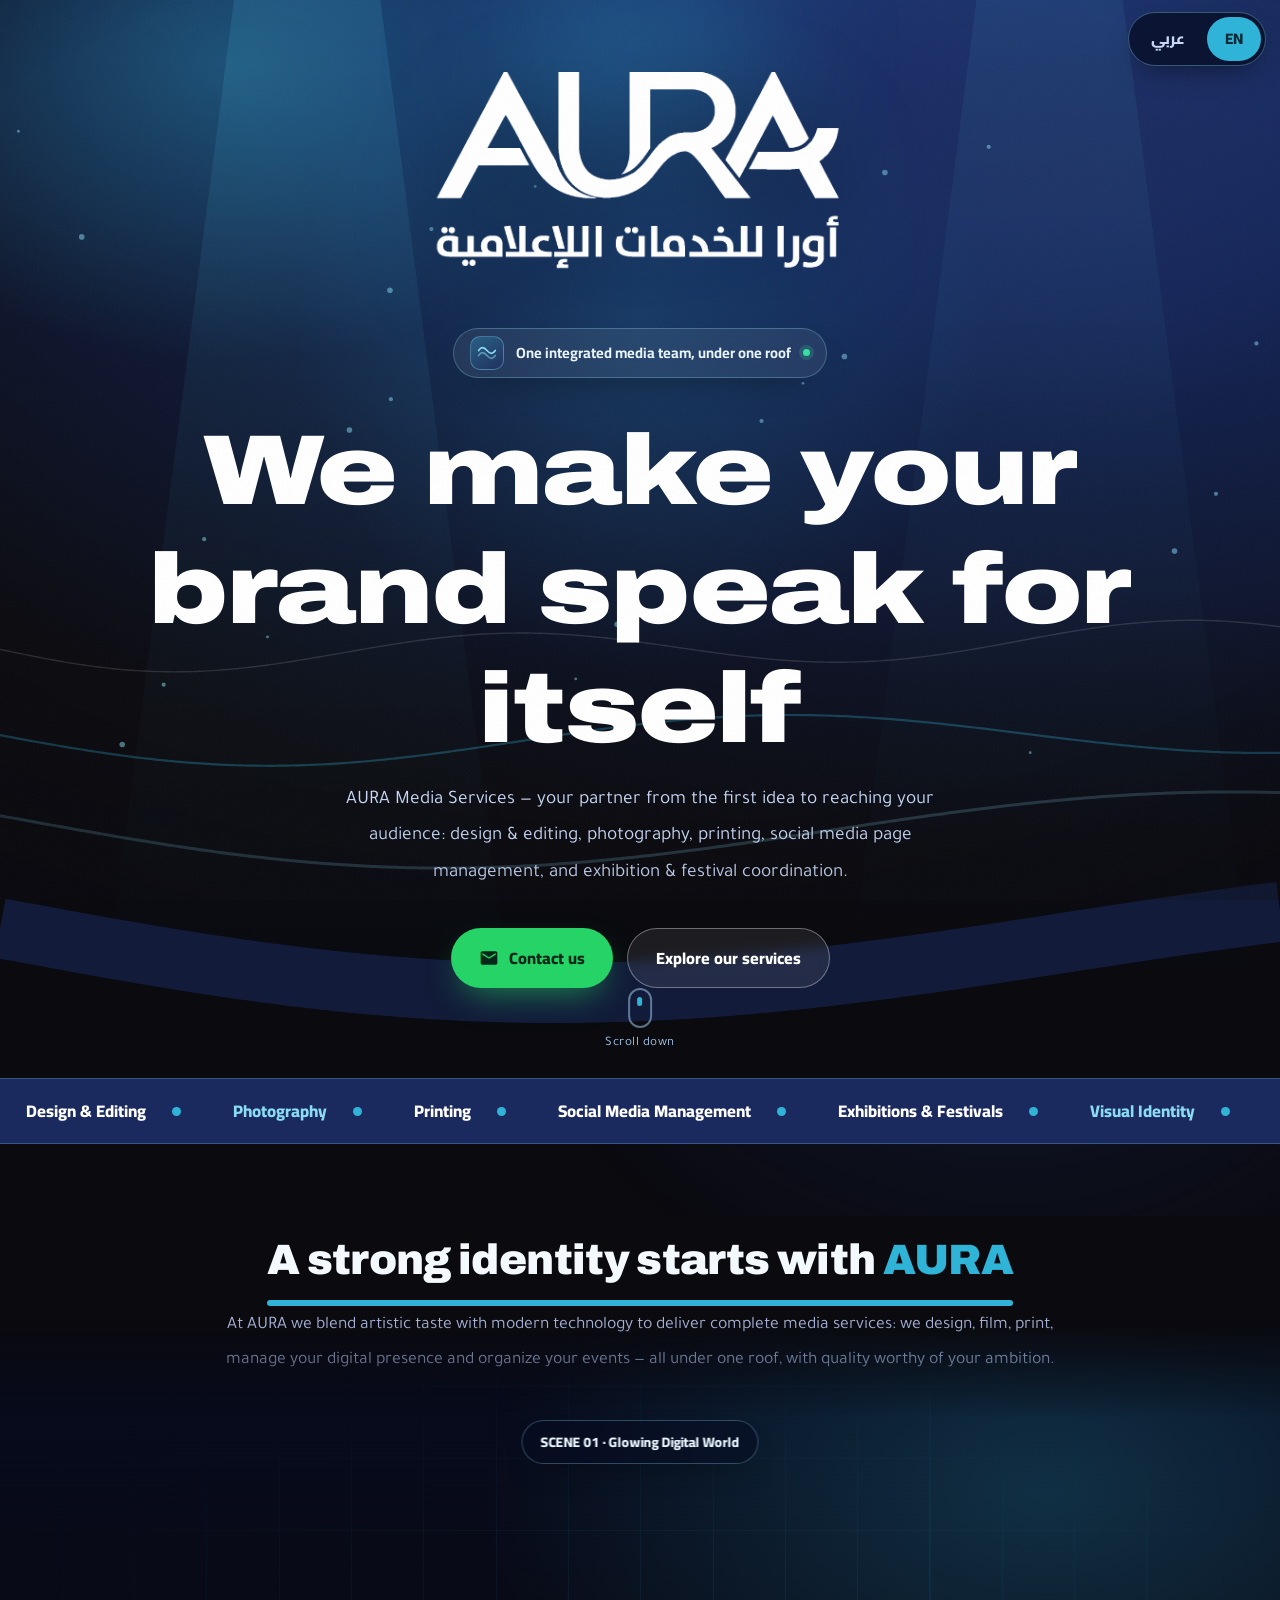
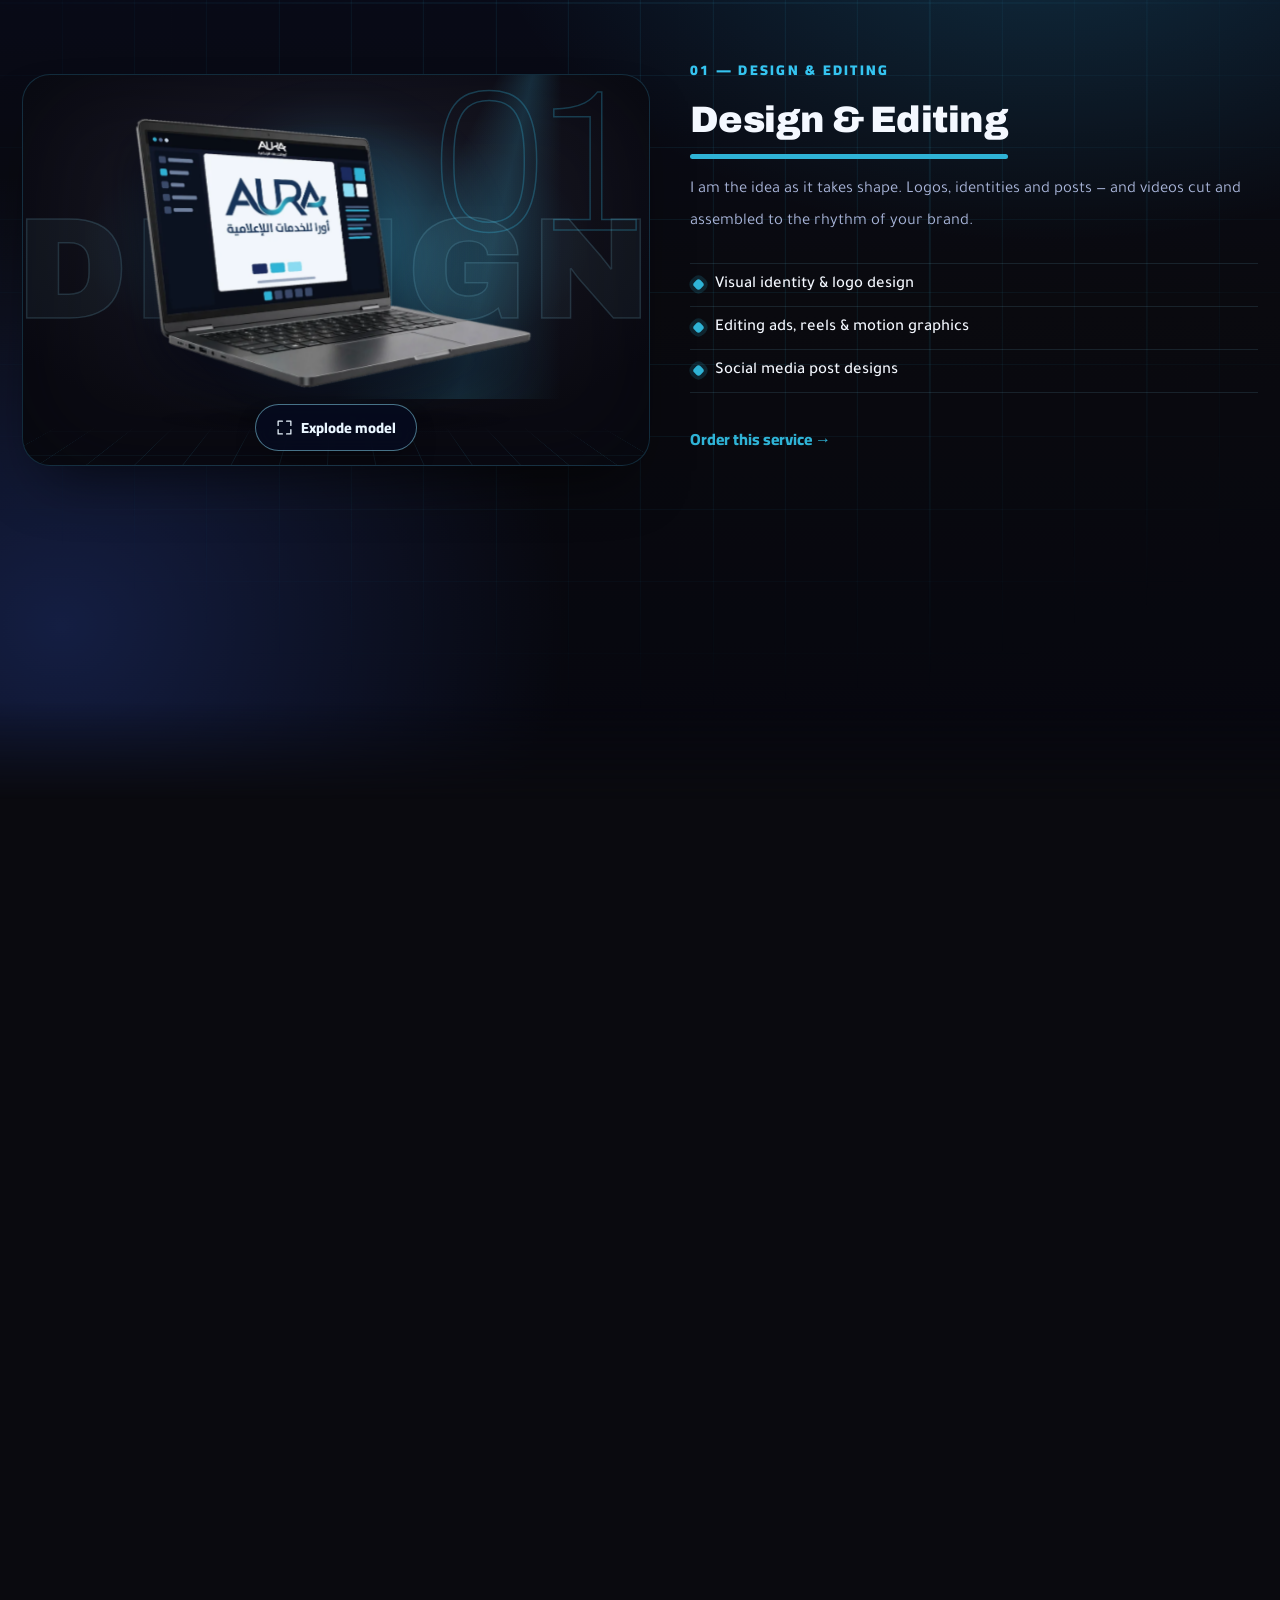
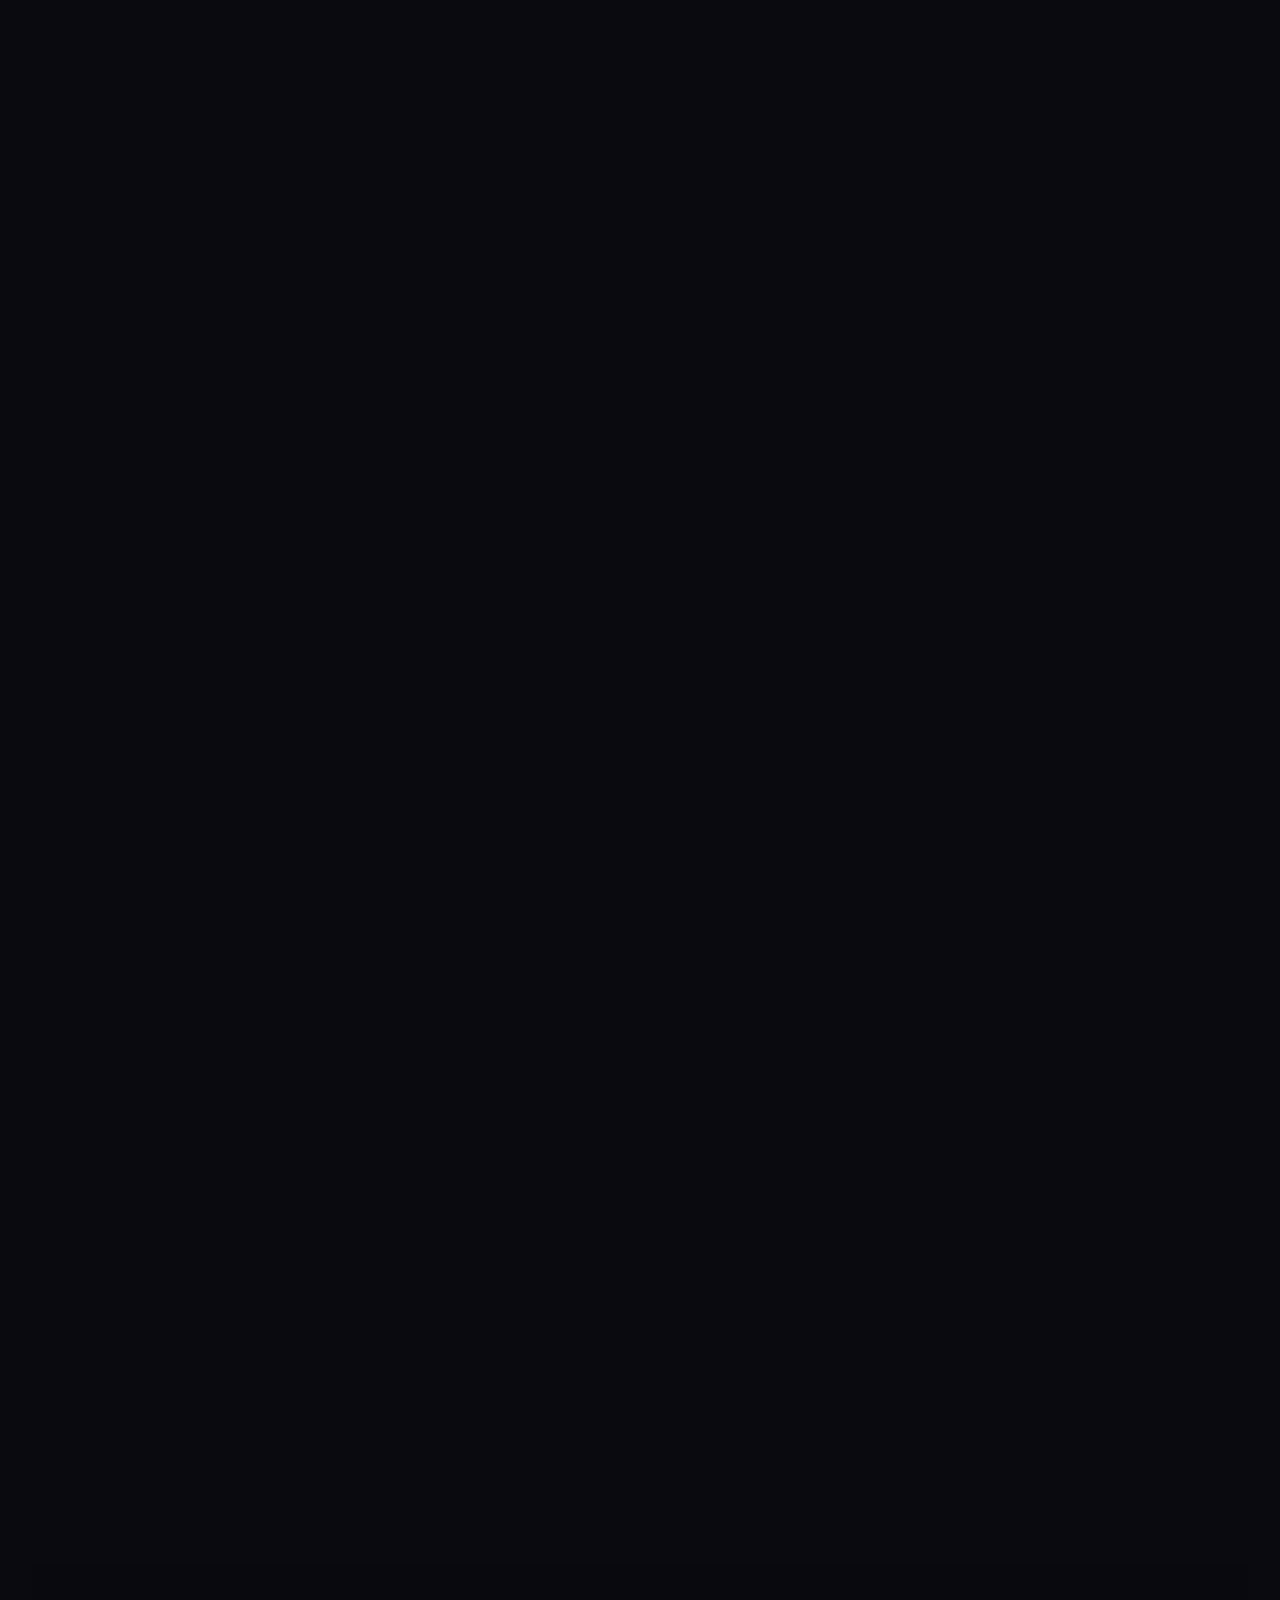
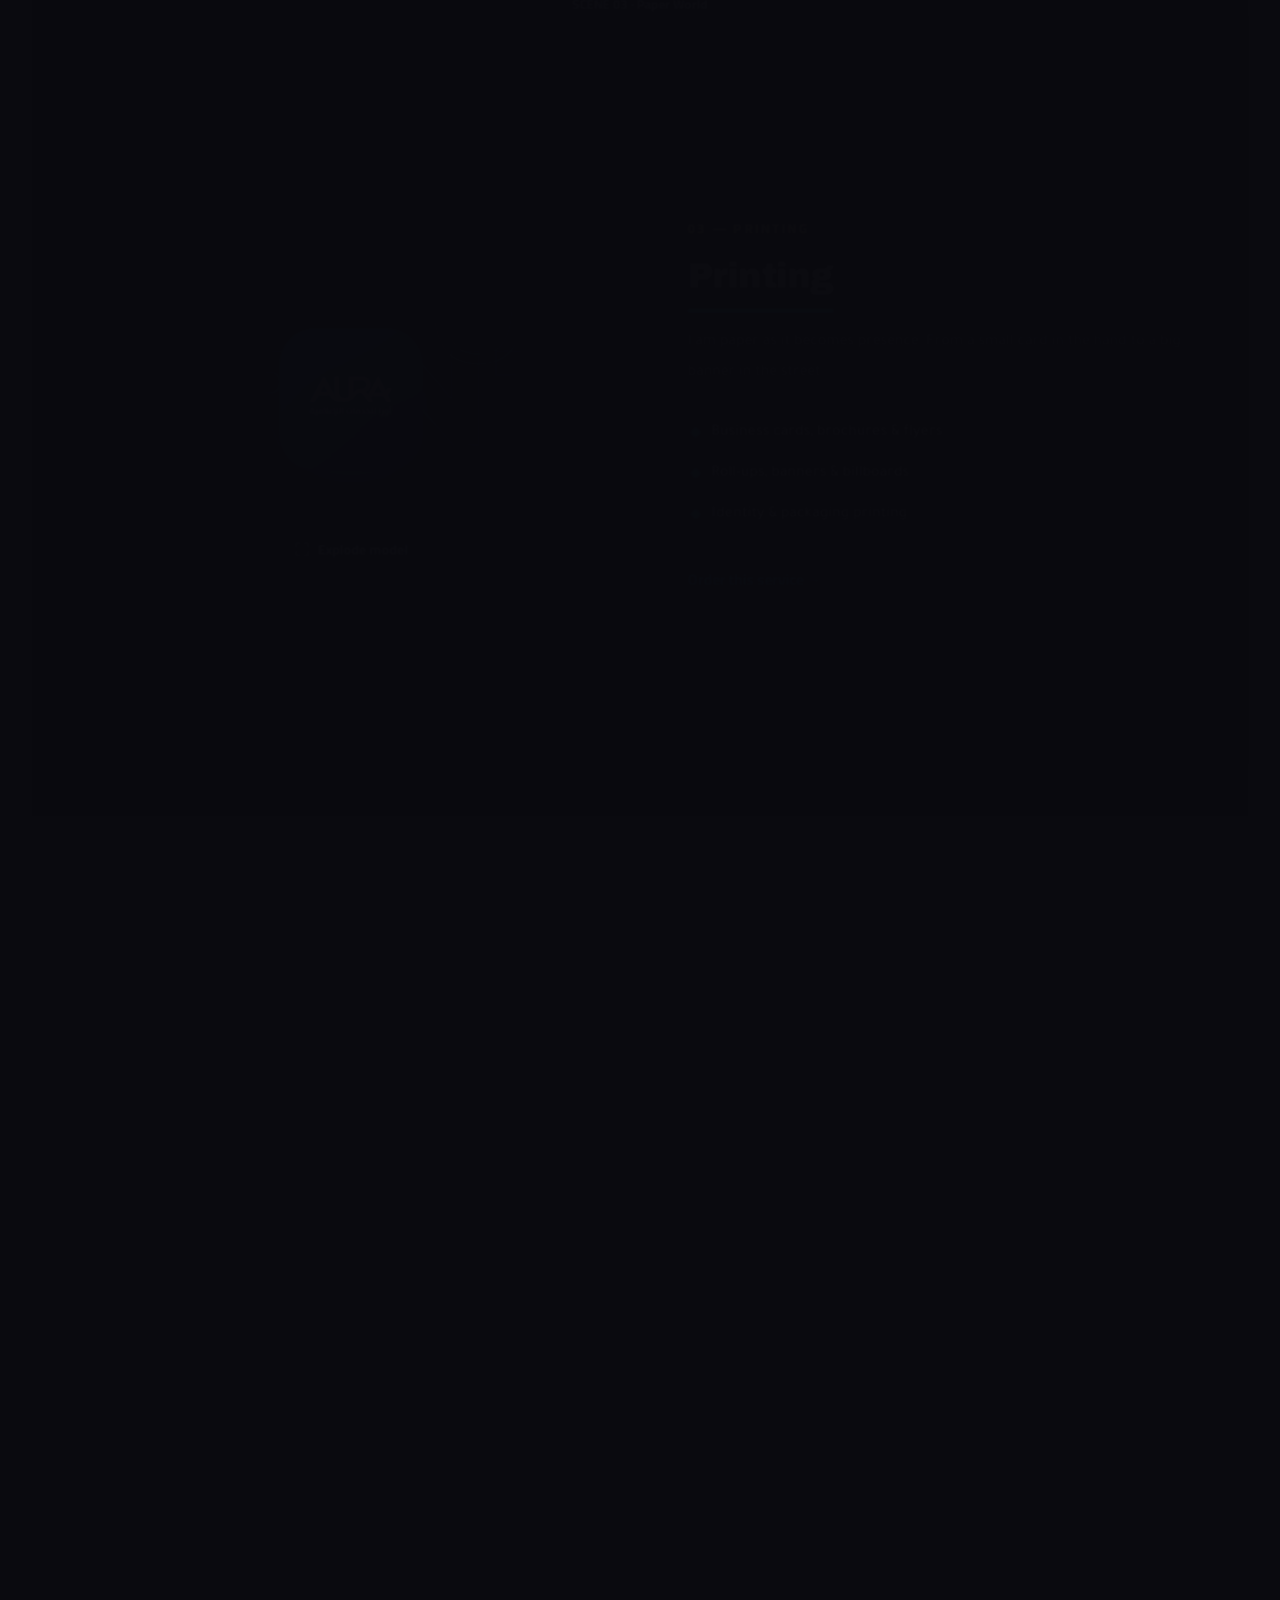
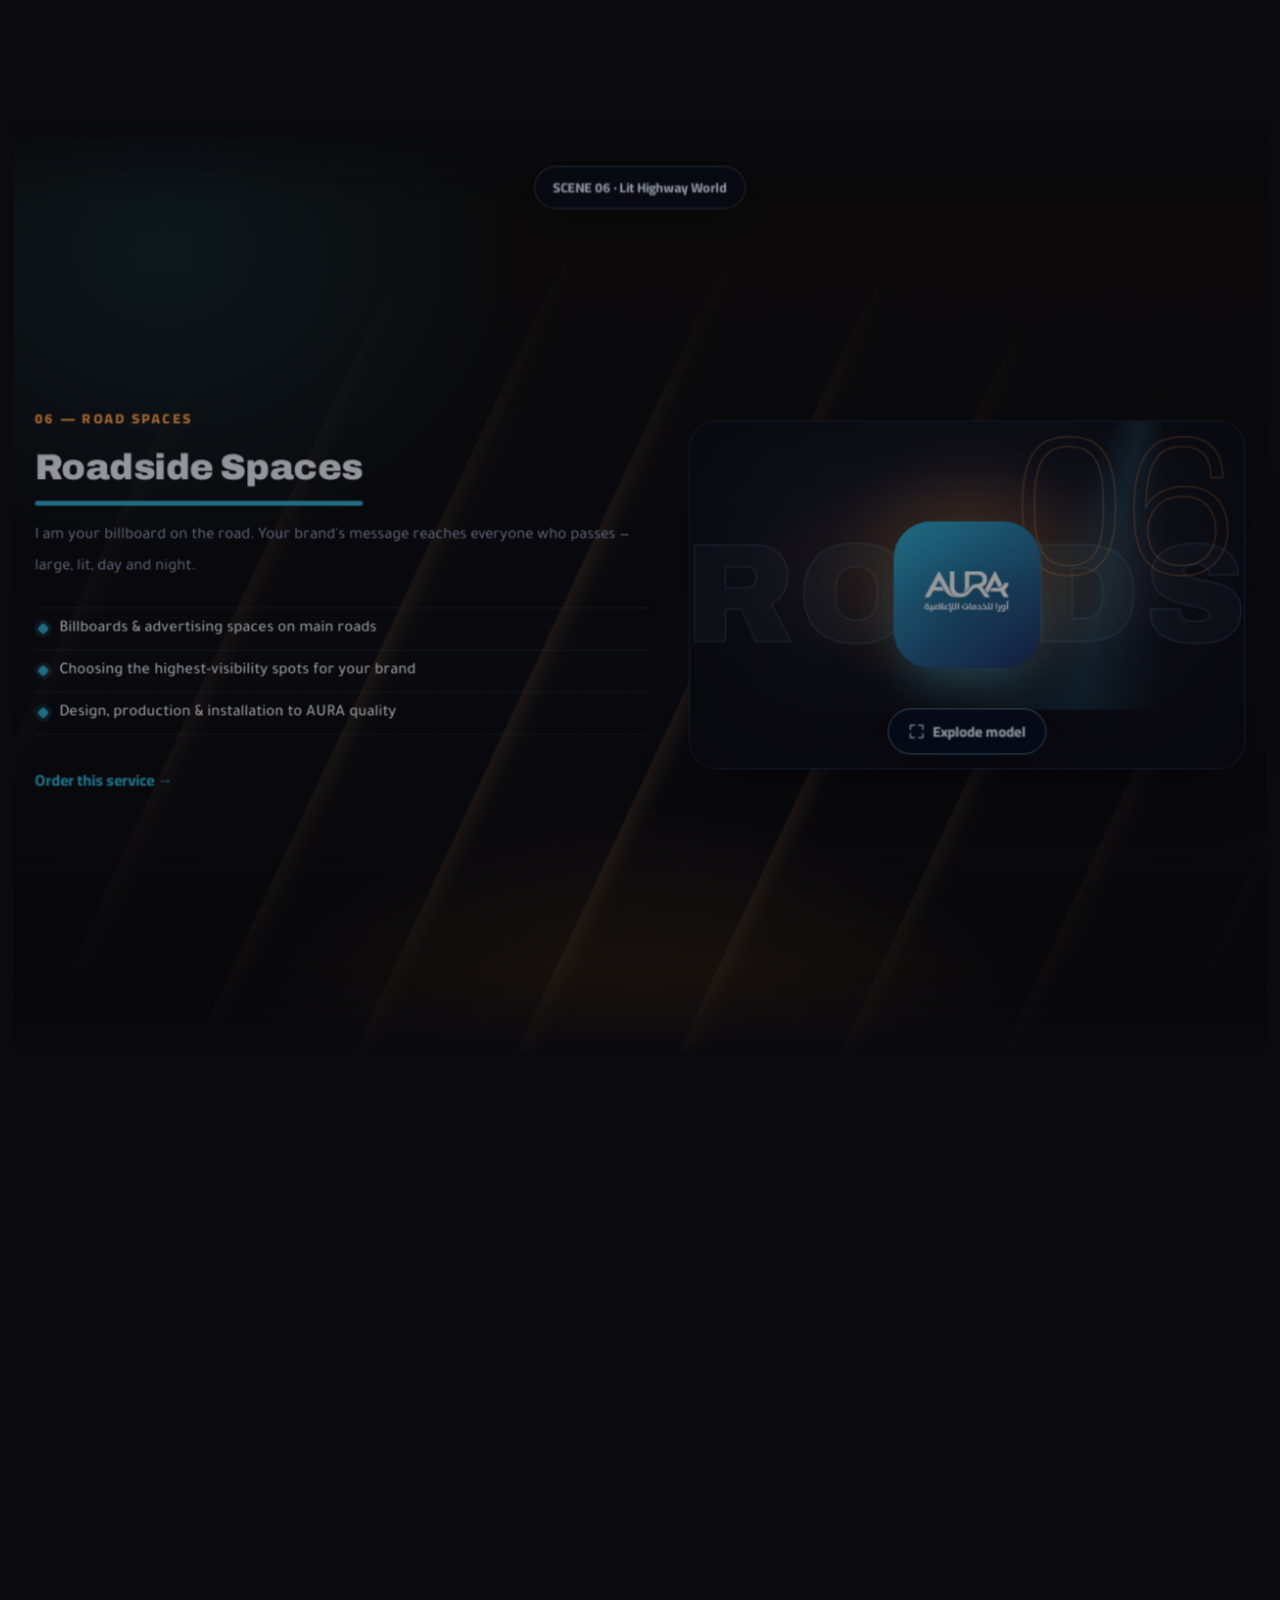
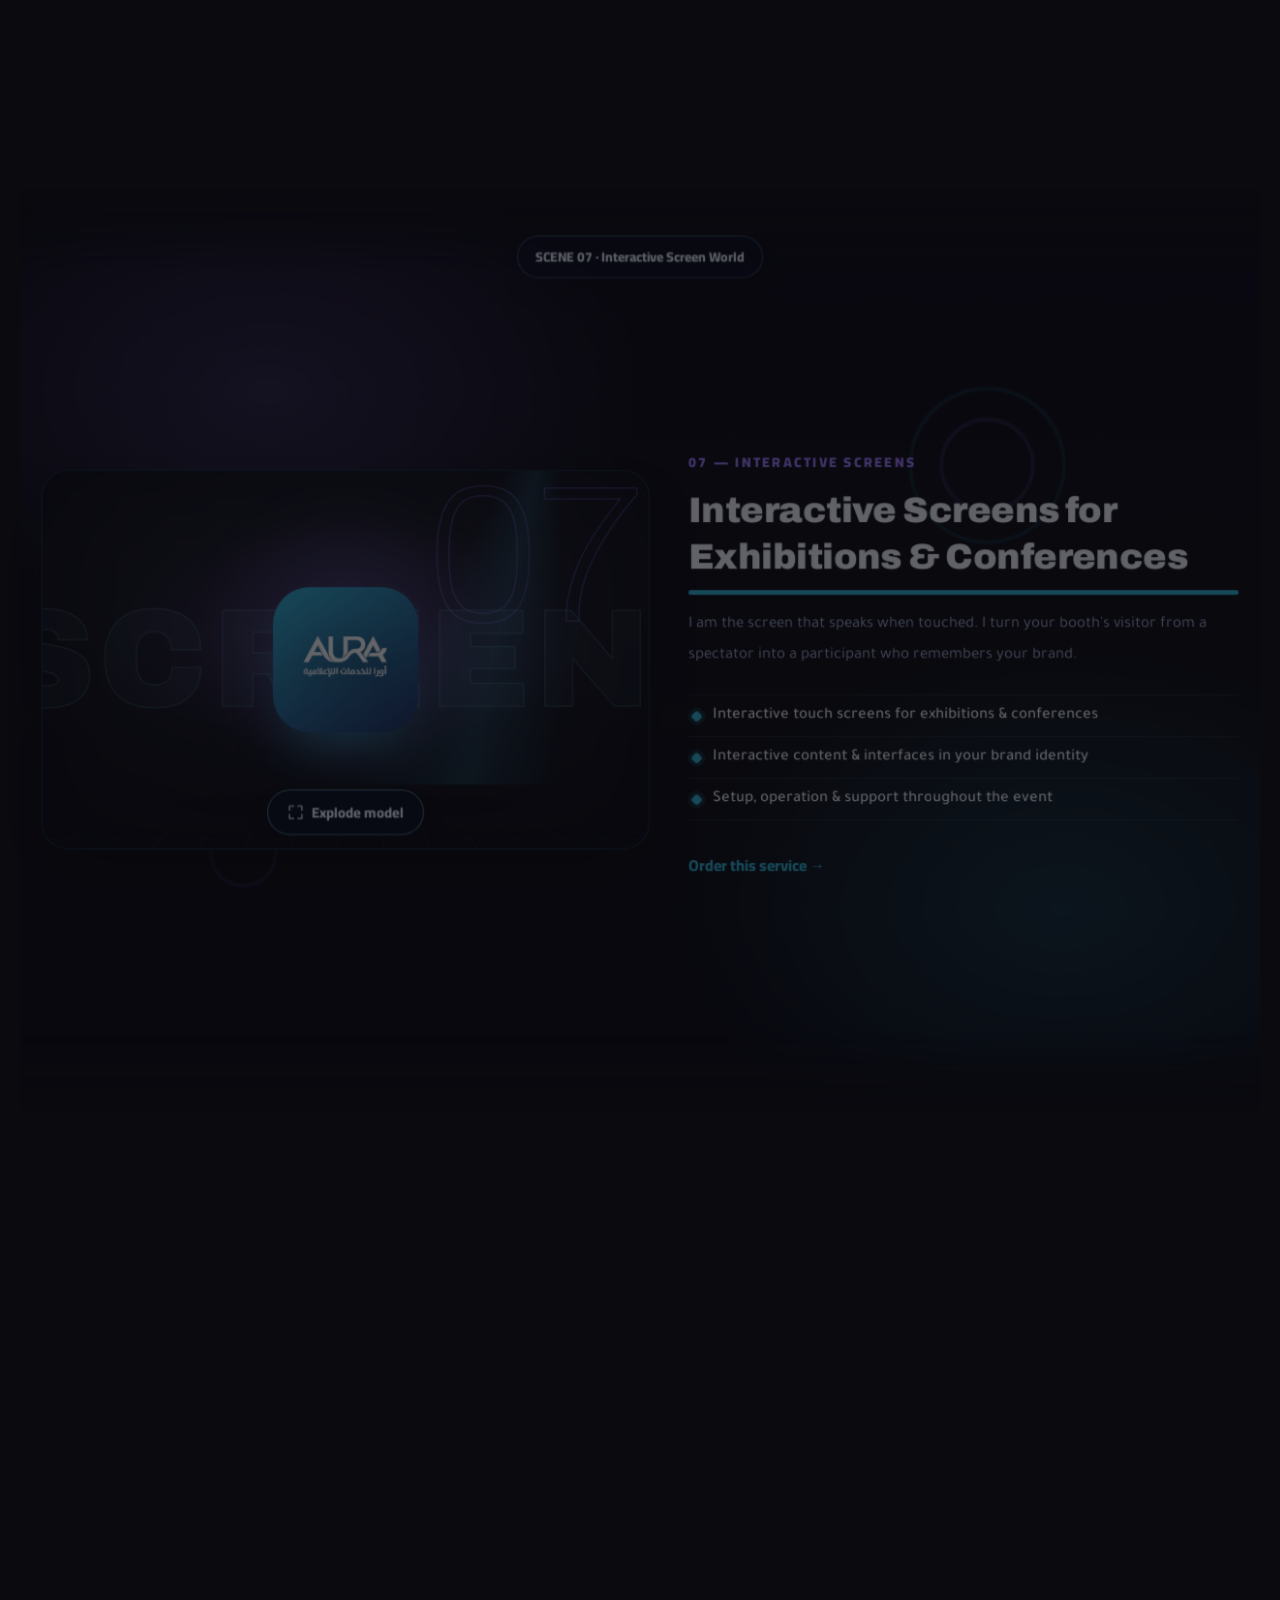
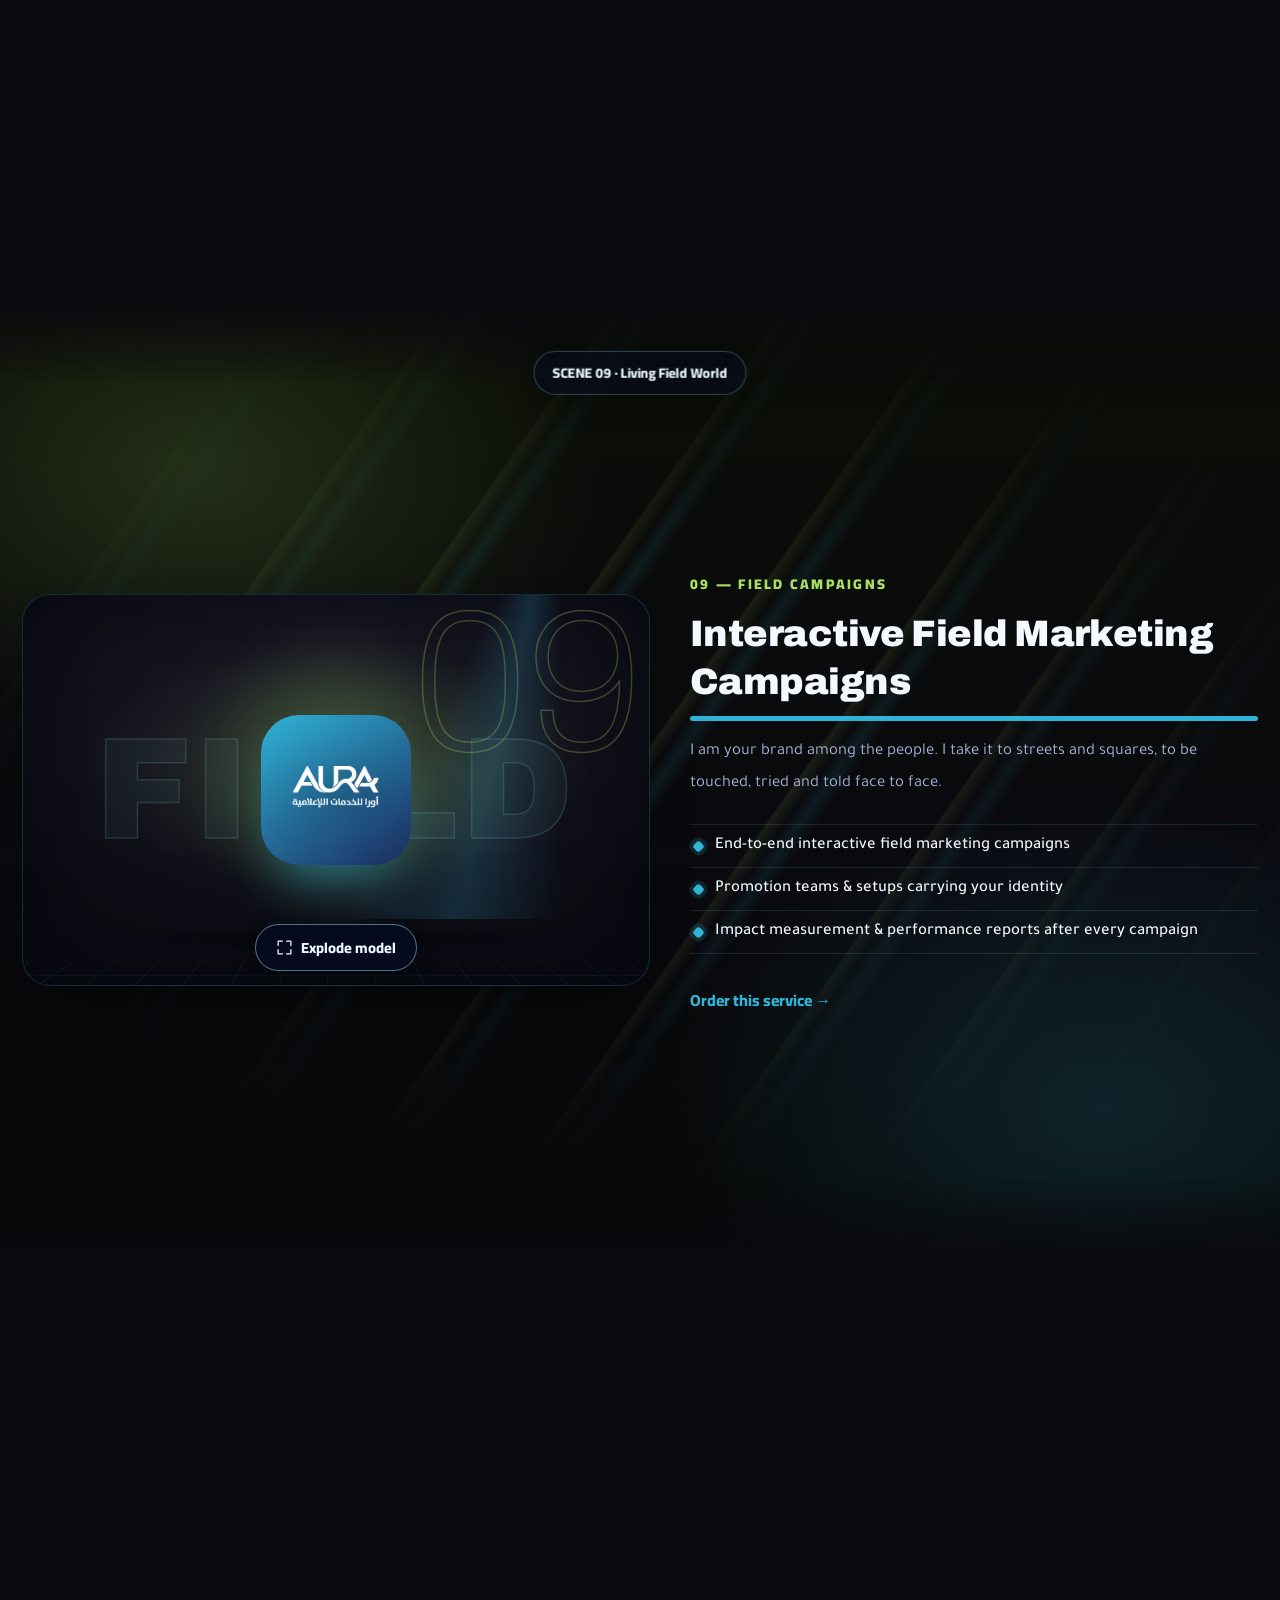
==== commit e4f450da: "AURA: audit fixes + 9 regenerated service visuals (batch 1/2)" ====
--- a/index.html
+++ b/index.html
@@ -12,7 +12,8 @@
     <link rel="preconnect" href="https://fonts.gstatic.com" crossorigin />
     <link href="https://fonts.googleapis.com/css2?family=Cairo:wdth,wght@62..100,200..1000&family=Archivo:wdth,wght@62..125,100..900&family=Tajawal:wght@400;500;700&display=swap" rel="stylesheet" />
     <link rel="stylesheet" href="style.css">
-  </head>
+  <noscript><style>#intro{display:none!important}.reveal{opacity:1!important;transform:none!important}</style></noscript>
+</head>
   <body>
     <canvas id="env" aria-hidden="true"></canvas>
     <div id="gradField" aria-hidden="true"></div>
@@ -28,7 +29,7 @@
       <div class="beam beam-a" aria-hidden="true"></div>
       <div class="beam beam-b" aria-hidden="true"></div>
       <div class="hero-spot" aria-hidden="true"></div>
-      <img class="hero-logo" src="__AURA_IMG_0__" alt="شعار AURA — أورا للخدمات الإعلامية" width="1940" height="960" data-i18n-alt="logoAlt" />
+      <img class="hero-logo" src="__AURA_IMG_0__" alt="شعار AURA — أورا للخدمات الإعلامية" width="860" height="426" fetchpriority="high" decoding="async" data-i18n-alt="logoAlt" />
       <div class="trust-badge">
         <span class="badge-mark" aria-hidden="true"><svg viewBox="0 0 24 24" fill="none" stroke="#8ADBF3" stroke-width="2" stroke-linecap="round"><path d="M2 9c3-4.5 6-4.5 10 0s7 4.5 10 0"/><path d="M2 15c3-4.5 6-4.5 10 0s7 4.5 10 0" opacity=".55"/></svg></span>
         <span class="trust-text" data-i18n="trustText">فريق إعلامي متكامل تحت سقف واحد</span>
@@ -70,7 +71,7 @@
           <div class="stage-wrap">
           <span class="giant-num" aria-hidden="true">01</span>
           <span class="stage-word" aria-hidden="true">تصميم</span>
-          <img class="model-img" src="__AURA_IMG_1__" alt="لابتوب يعرض واجهة برنامج تصميم" width="999" height="676" onerror="if(this.src.indexOf('__AURA_IMG_')===-1){this.parentNode.classList.add('no-webgl');this.remove();}" />
+          <img class="model-img" src="__AURA_IMG_1__" alt="لابتوب بشعار أورا محفور على الغطاء يعرض خط زمني للمونتاج" width="1100" height="550" onerror="if(this.src.indexOf('__AURA_IMG_')===-1){this.parentNode.classList.add('no-webgl');this.remove();}" />
           <div class="stage-fallback"><div class="orb">
             <svg viewBox="0 0 24 24" fill="none" stroke="#fff" stroke-width="1.6" stroke-linecap="round" stroke-linejoin="round"><path d="M20.2 6 3 11l-.9-2.4c-.3-1.1.3-2.2 1.3-2.5l13.5-4c1.1-.3 2.2.3 2.5 1.3Z"/><path d="m2.1 8.6 18.1-2.6M4 18.6A2.4 2.4 0 0 0 6.4 21h11.2A2.4 2.4 0 0 0 20 18.6V9.4H4Z"/><path d="m10 9 5 3-5 3z" fill="#fff"/></svg>
           </div></div>
@@ -96,7 +97,7 @@
           <div class="stage-wrap">
           <span class="giant-num" aria-hidden="true">02</span>
           <span class="stage-word" aria-hidden="true">تصوير</span>
-          <img class="model-img" src="__AURA_IMG_2__" alt="كاميرا احترافية بعدسة كبيرة" width="1000" height="801" onerror="if(this.src.indexOf('__AURA_IMG_')===-1){this.parentNode.classList.add('no-webgl');this.remove();}" />
+          <img class="model-img" src="__AURA_IMG_2__" alt="كاميرا احترافية محفور عليها شعار أورا بإضاءة سينمائية" width="1100" height="733" onerror="if(this.src.indexOf('__AURA_IMG_')===-1){this.parentNode.classList.add('no-webgl');this.remove();}" />
           <div class="stage-fallback"><div class="orb">
             <svg viewBox="0 0 24 24" fill="none" stroke="#fff" stroke-width="1.6" stroke-linecap="round" stroke-linejoin="round"><path d="M14.5 4h-5L7 7H4a2 2 0 0 0-2 2v9a2 2 0 0 0 2 2h16a2 2 0 0 0 2-2V9a2 2 0 0 0-2-2h-3l-2.5-3z"/><circle cx="12" cy="13" r="3.5"/></svg>
           </div></div>
@@ -122,7 +123,7 @@
           <div class="stage-wrap">
           <span class="giant-num" aria-hidden="true">03</span>
           <span class="stage-word" aria-hidden="true">طباعة</span>
-          <img class="model-img" src="__AURA_IMG_3__" alt="مطبوعات: رول أب وبروشورات وبطاقات أعمال وحقيبة ورقية" width="1000" height="730" onerror="if(this.src.indexOf('__AURA_IMG_')===-1){this.parentNode.classList.add('no-webgl');this.remove();}" />
+          <img class="model-img" src="__AURA_IMG_3__" alt="مطبوعات فاخرة بشعار أورا: رول أب وبروشورات وحقيبة ورقية" width="1100" height="550" onerror="if(this.src.indexOf('__AURA_IMG_')===-1){this.parentNode.classList.add('no-webgl');this.remove();}" />
           <div class="stage-fallback"><div class="orb">
             <svg viewBox="0 0 24 24" fill="none" stroke="#fff" stroke-width="1.6" stroke-linecap="round" stroke-linejoin="round"><path d="M6 9V3h12v6"/><path d="M6 18H4a2 2 0 0 1-2-2v-5a2 2 0 0 1 2-2h16a2 2 0 0 1 2 2v5a2 2 0 0 1-2 2h-2"/><rect x="6" y="14" width="12" height="8"/></svg>
           </div></div>
@@ -148,7 +149,7 @@
           <div class="stage-wrap">
           <span class="giant-num" aria-hidden="true">04</span>
           <span class="stage-word" aria-hidden="true">سوشيال</span>
-          <img class="model-img" src="__AURA_IMG_4__" alt="هاتف ذكي تحيط به قلوب وأيقونات إعجاب وفقاعات محادثة" width="1000" height="906" onerror="if(this.src.indexOf('__AURA_IMG_')===-1){this.parentNode.classList.add('no-webgl');this.remove();}" />
+          <img class="model-img" src="__AURA_IMG_4__" alt="هاتف ذكي محفور عليه شعار أورا تحيط به أيقونات التواصل" width="1100" height="550" onerror="if(this.src.indexOf('__AURA_IMG_')===-1){this.parentNode.classList.add('no-webgl');this.remove();}" />
           <div class="stage-fallback"><div class="orb">
             <svg viewBox="0 0 24 24" fill="none" stroke="#fff" stroke-width="1.6" stroke-linecap="round" stroke-linejoin="round"><rect x="7" y="2" width="10" height="20" rx="2.5"/><path d="M11 18.5h2"/><path d="M12 7.2c.6-1.1 2.6-1 2.6.6 0 1-1.3 1.8-2.6 2.7-1.3-.9-2.6-1.7-2.6-2.7 0-1.6 2-1.7 2.6-.6z" fill="#fff" stroke="none"/></svg>
           </div></div>
@@ -174,7 +175,7 @@
           <div class="stage-wrap">
           <span class="giant-num" aria-hidden="true">05</span>
           <span class="stage-word" aria-hidden="true">فعاليات</span>
-          <img class="model-img" src="__AURA_IMG_5__" alt="رول أب وعلم إعلاني بهوية أورا" width="1080" height="1654" onerror="if(this.src.indexOf('__AURA_IMG_')===-1){this.parentNode.classList.add('no-webgl');this.remove();}" />
+          <img class="model-img" src="__AURA_IMG_5__" alt="قاعة معارض بشعار أورا معروض على شاشة المسرح" width="1100" height="550" onerror="if(this.src.indexOf('__AURA_IMG_')===-1){this.parentNode.classList.add('no-webgl');this.remove();}" />
           <div class="stage-fallback"><div class="orb">
             <svg viewBox="0 0 24 24" fill="none" stroke="#fff" stroke-width="1.6" stroke-linecap="round" stroke-linejoin="round"><path d="M4 21h16M6 21v-4h12v4M12 3v5M8 8h8"/><path d="M7 8 5 13M17 8l2 5"/><circle cx="12" cy="5.5" r="1.4"/></svg>
           </div></div>
@@ -200,7 +201,7 @@
           <div class="stage-wrap">
           <span class="giant-num" aria-hidden="true">06</span>
           <span class="stage-word" aria-hidden="true">طرق</span>
-          <img class="model-img" src="__AURA_IMG_6__" alt="لوحة إعلانية كبيرة مضيئة بجانب طريق بإضاءات سيارات" width="1100" height="696" onerror="if(this.src.indexOf('__AURA_IMG_')===-1){this.parentNode.classList.add('no-webgl');this.remove();}" />
+          <img class="model-img" src="__AURA_IMG_6__" alt="لوحة إعلانية طرقية مضيئة تحمل شعار أورا ليلاً" width="1100" height="550" onerror="if(this.src.indexOf('__AURA_IMG_')===-1){this.parentNode.classList.add('no-webgl');this.remove();}" />
           <div class="stage-fallback"><div class="orb">
             <svg viewBox="0 0 24 24" fill="none" stroke="#fff" stroke-width="1.6" stroke-linecap="round" stroke-linejoin="round"><path d="M3 4.5h18a.5.5 0 0 1 .5.5v8a.5.5 0 0 1-.5.5H3a.5.5 0 0 1-.5-.5V5a.5.5 0 0 1 .5-.5z"/><path d="M6.5 8h7M6.5 10.8h10.5"/><path d="M12 13.5V21M8 21h8"/></svg>
           </div></div>
@@ -226,7 +227,7 @@
           <div class="stage-wrap">
           <span class="giant-num" aria-hidden="true">07</span>
           <span class="stage-word" aria-hidden="true">شاشات</span>
-          <img class="model-img" src="__AURA_IMG_7__" alt="شاشة لمس تفاعلية بواجهة ملوّنة على قاعدة معدنية" width="1104" height="973" onerror="if(this.src.indexOf('__AURA_IMG_')===-1){this.parentNode.classList.add('no-webgl');this.remove();}" />
+          <img class="model-img" src="__AURA_IMG_7__" alt="شاشة تفاعلية بشعار أورا محفور على القاعدة المعدنية" width="1100" height="550" onerror="if(this.src.indexOf('__AURA_IMG_')===-1){this.parentNode.classList.add('no-webgl');this.remove();}" />
           <div class="stage-fallback"><div class="orb">
             <svg viewBox="0 0 24 24" fill="none" stroke="#fff" stroke-width="1.6" stroke-linecap="round" stroke-linejoin="round"><rect x="2.5" y="3.5" width="19" height="13" rx="2"/><path d="M9.5 20.5h5M12 16.5v4"/><circle cx="12" cy="10" r="1.4"/><circle cx="12" cy="10" r="3.4"/></svg>
           </div></div>
@@ -252,7 +253,7 @@
           <div class="stage-wrap">
           <span class="giant-num" aria-hidden="true">08</span>
           <span class="stage-word" aria-hidden="true">بوثات</span>
-          <img class="model-img" src="__AURA_IMG_8__" alt="جناح معرض بجدار لايت بوكس مضيء وكاونتر استقبال" width="1100" height="1005" onerror="if(this.src.indexOf('__AURA_IMG_')===-1){this.parentNode.classList.add('no-webgl');this.remove();}" />
+          <img class="model-img" src="__AURA_IMG_8__" alt="جناح معرض بشعار أورا مضيء على جدار اللايت بوكس" width="1100" height="733" onerror="if(this.src.indexOf('__AURA_IMG_')===-1){this.parentNode.classList.add('no-webgl');this.remove();}" />
           <div class="stage-fallback"><div class="orb">
             <svg viewBox="0 0 24 24" fill="none" stroke="#fff" stroke-width="1.6" stroke-linecap="round" stroke-linejoin="round"><path d="M4 9.5 5.8 4h12.4L20 9.5"/><path d="M4 9.5c0 1.8 1.4 2.7 2.9 2.7 1.2 0 2-.6 2.6-1.4.6.8 1.4 1.4 2.5 1.4s1.9-.6 2.5-1.4c.6.8 1.4 1.4 2.6 1.4 1.5 0 2.9-.9 2.9-2.7"/><path d="M5.5 12.8V20h13v-7.2"/><path d="M9.7 20v-4.5h4.6V20"/></svg>
           </div></div>
@@ -278,7 +279,7 @@
           <div class="stage-wrap">
           <span class="giant-num" aria-hidden="true">09</span>
           <span class="stage-word" aria-hidden="true">ميدان</span>
-          <img class="model-img" src="__AURA_IMG_9__" alt="خيمة تفعيل ميداني بأعلام شراعية وكاونتر بهوية العلامة" width="1100" height="758" onerror="if(this.src.indexOf('__AURA_IMG_')===-1){this.parentNode.classList.add('no-webgl');this.remove();}" />
+          <img class="model-img" src="__AURA_IMG_9__" alt="خيمة تفعيل ميداني بشعار أورا مطبوع على القماش والأعلام" width="1100" height="550" onerror="if(this.src.indexOf('__AURA_IMG_')===-1){this.parentNode.classList.add('no-webgl');this.remove();}" />
           <div class="stage-fallback"><div class="orb">
             <svg viewBox="0 0 24 24" fill="none" stroke="#fff" stroke-width="1.6" stroke-linecap="round" stroke-linejoin="round"><path d="M3.5 10.5v3L8 14l9.5 3.5v-11L8 10z"/><path d="M17.5 9.5a4.2 4.2 0 0 1 0 5"/><path d="M7 13.8 8 18a1.8 1.8 0 0 0 3.6-.4l-.5-2.9"/></svg>
           </div></div>
@@ -321,7 +322,7 @@
     <!-- ===== CONTACT ===== -->
     <section class="contact" id="contact">
       <div class="contact-card">
-        <img src="__AURA_IMG_11__" alt="شعار AURA — أورا للخدمات الإعلامية" width="1940" height="960" data-i18n-alt="logoAlt" />
+        <img src="__AURA_IMG_11__" alt="شعار AURA — أورا للخدمات الإعلامية" width="860" height="426" loading="lazy" decoding="async" data-i18n-alt="logoAlt" />
         <h2 class="kin" data-i18n="contactTitle">لنصنع علامتك معاً</h2>
         <p data-i18n="contactText">أرسل فكرتك ونحوّلها إلى حضور يُرى ويُتذكّر. الرسالة الأولى هي بداية كل شيء.</p>
         <a class="btn btn-wa wa-link" href="https://wa.me/218910976935" target="_blank" rel="noopener">
@@ -773,7 +774,7 @@
           '<div class="sc-glow" aria-hidden="true"></div>');
         /* the no-image fallback wears the identity too, never a bare icon */
         var orb = wrap.querySelector(".stage-fallback .orb");
-        if (orb) orb.innerHTML = '<img src="__AURA_IMG_12__" alt="" aria-hidden="true" />';
+        if (orb) orb.innerHTML = '<img src="__AURA_IMG_12__" alt="" aria-hidden="true" loading="lazy" decoding="async" />';
         var img = wrap.querySelector(".model-img");
         if (!img) return;
         img.decoding = "async";
@@ -959,7 +960,7 @@
     </script>
   <script>
 (function(){
-  var manifest = [['png',1],['webp',1],['webp',3],['webp',3],['webp',2],['webp',2],['webp',2],['webp',2],['webp',2],['webp',2],['png',1],['png',1],['png',1]];
+  var manifest = [['png',1],['webp',1],['webp',1],['webp',1],['webp',1],['webp',1],['webp',1],['webp',1],['webp',1],['webp',1],['png',1],['png',1],['png',1]];
   var total = manifest.length;
   window.__auraParts = new Array(total);
   function dataUri(i){ return 'data:image/'+manifest[i][0]+';base64,'+window.__auraParts[i]; }
--- a/style.css
+++ b/style.css
@@ -1 +1,1062 @@
-:root{--navy:#1B2A5E;--navy-deep:#0A1330;--navy-ink:#060B21;--teal:#2FB3D6;--teal-soft:#8ADBF3;--teal-strong:#35C4F0;--gold:#F4C95D;--paper:#FFFFFF;--bg:#0A0A0F;--bg-2:#101018;--surface:#13131E;--surface-line:rgba(53,196,240,.18);--ink:#F4F8FF;--muted:#A8B4D8;--accent:var(--teal);--hero-bg:radial-gradient(120% 90% at 80% -10%,#1E3A7A 0%,#122356 42%,#0A0A0F 100%);--stage-bg:radial-gradient(90% 90% at 50% 28%,#1B1B28 0%,#0B0B13 74%);--stage-wash:radial-gradient(58% 46% at 50% 44%,rgba(47,179,214,.18),transparent 70%);--shadow:0 30px 60px -25px rgba(0,0,0,.65);--fs-display:clamp(3rem,11vw,6.2rem);--fs-h2:clamp(1.85rem,4.6vw,2.65rem);--fs-h3:clamp(1.55rem,3.8vw,2.3rem);--fs-lead:1.1rem;--fs-body:1.04rem;--fs-eyebrow:.88rem;--ease-out:cubic-bezier(.22,1,.36,1);color-scheme:dark;}*{box-sizing:border-box;}html{scroll-behavior:smooth;overflow-x:clip;}body{margin:0;font-family:"Tajawal",system-ui,sans-serif;background:var(--bg);color:var(--ink);overflow-x:hidden;overflow-x:clip;-webkit-font-smoothing:antialiased;}h1,h2,h3{font-family:"Cairo","Tajawal",sans-serif;margin:0;}p{margin:0;}img{max-width:100%;display:block;}a{color:inherit;}.hero{position:relative;min-height:100vh;min-height:100svh;display:flex;flex-direction:column;align-items:center;justify-content:center;text-align:center;padding:72px 20px 90px;background:var(--hero-bg);color:#fff;overflow:hidden;isolation:isolate;}#waves{position:absolute;inset:0;width:100%;height:100%;z-index:-1;}.hero::before{content:"";position:absolute;inset:0;z-index:-3;background:radial-gradient(42rem 30rem at 18% 6%,rgba(47,179,214,.34),transparent 62%),radial-gradient(34rem 26rem at 84% 14%,rgba(27,42,94,.75),transparent 66%),linear-gradient(180deg,rgba(10,10,15,0) 55%,var(--bg) 100%);pointer-events:none;}.hero::after{content:"";position:absolute;z-index:-2;inset-inline-start:50%;top:-14rem;width:34rem;height:34rem;transform:translateX(-50%);border-radius:50%;background:radial-gradient(closest-side,rgba(53,196,240,.30),transparent 72%);filter:blur(48px);pointer-events:none;}body::after{content:"";position:fixed;inset:0;z-index:60;pointer-events:none;opacity:.045;background-image:url("data:image/svg+xml;utf8,<svg xmlns='http://www.w3.org/2000/svg' width='160' height='160'><filter id='n'><feTurbulence type='fractalNoise' baseFrequency='0.9' numOctaves='2'/><feColorMatrix type='saturate' values='0'/></filter><rect width='100%25' height='100%25' filter='url(%23n)'/></svg>");background-size:160px 160px;}.hero-logo{width:min(460px,80vw);height:auto;filter:drop-shadow(0 18px 45px rgba(0,0,0,.45));animation:logoIn 1.4s cubic-bezier(.2,.8,.2,1) both .15s;}@keyframes logoIn{from{opacity:0;transform:translateY(46px) scale(.92);}to{opacity:1;transform:translateY(0) scale(1);}}.hero-tag{margin-top:34px;font-family:"Cairo",sans-serif;font-weight:900;font-size:var(--fs-display);line-height:1.14;max-width:16ch;font-variation-settings:"wght" 900;will-change:font-variation-settings;}html[lang="en"] .hero-tag{font-family:"Archivo","Cairo",sans-serif;font-stretch:125%;letter-spacing:-.01em;}html[lang="en"] h2,html[lang="en"] h3{font-family:"Archivo","Cairo",sans-serif;letter-spacing:-.015em;}.kw{display:inline-block;overflow:hidden;vertical-align:bottom;padding-bottom:.24em;margin-bottom:-.24em;}.kwi{display:inline-block;line-height:1.2;transform:translateY(118%);animation:kwIn .9s cubic-bezier(.16,1,.3,1) both;animation-delay:calc(var(--i,0) * 95ms+250ms);}@keyframes kwIn{to{transform:translateY(0);}}.kin{--tw:620;font-variation-settings:"wght" var(--tw);transition:font-variation-settings 1.1s cubic-bezier(.16,1,.3,1);position:relative;display:inline-block;}.kin.in{--tw:900;}.kin::after{content:"";position:absolute;inset-inline-start:0;bottom:-.38em;width:100%;height:.13em;border-radius:3px;background:var(--teal);transform:scaleX(0);transform-origin:right center;transition:transform 1s cubic-bezier(.16,1,.3,1) .18s;}html[dir="ltr"] .kin::after{transform-origin:left center;}.kin.in::after{transform:scaleX(1);}.hero-sub{margin-top:14px;font-size:clamp(1rem,2.6vw,1.2rem);color:#C9D8F7;max-width:54ch;line-height:1.9;animation:riseIn 1s ease both .75s;}@keyframes riseIn{from{opacity:0;transform:translateY(26px);}to{opacity:1;transform:translateY(0);}}@keyframes riseT{from{transform:translateY(26px);}to{transform:translateY(0);}}.hero-ctas{margin-top:36px;display:flex;gap:14px;flex-wrap:wrap;justify-content:center;animation:riseT 1s ease both .95s;}.btn{display:inline-flex;align-items:center;gap:10px;padding:14px 28px;border-radius:999px;font-family:"Cairo",sans-serif;font-weight:800;font-size:1.02rem;text-decoration:none;transition:transform .35s var(--ease-out),box-shadow .35s var(--ease-out),background .3s ease,border-color .3s ease,filter .3s ease;will-change:transform;}.btn svg{width:20px;height:20px;flex:none;}.btn:focus-visible{outline:2px solid var(--teal-soft);outline-offset:3px;}.btn:active{transform:translateY(0) scale(.97);transition-duration:.12s;}.btn-wa{background:#25D366;color:#06281A;box-shadow:0 14px 34px -12px rgba(37,211,102,.65);}.btn-wa:hover{transform:translateY(-3px);box-shadow:0 20px 40px -12px rgba(37,211,102,.75);filter:brightness(1.06);}.btn-ghost{background:rgba(255,255,255,.08);color:#fff;border:1px solid rgba(255,255,255,.35);backdrop-filter:blur(6px);}.btn-ghost:hover{transform:translateY(-3px);background:rgba(255,255,255,.16);border-color:rgba(255,255,255,.6);}.scroll-cue{position:absolute;bottom:26px;left:50%;transform:translateX(-50%);color:#9FC6E8;font-size:.82rem;letter-spacing:.04em;display:flex;flex-direction:column;align-items:center;gap:8px;}.scroll-cue .wheel{width:24px;height:40px;border:2px solid rgba(159,198,232,.55);border-radius:14px;position:relative;}.scroll-cue .wheel::after{content:"";position:absolute;top:7px;left:50%;width:5px;height:9px;margin-left:-2.5px;border-radius:4px;background:var(--teal);animation:cueDrop 1.8s ease-in-out infinite;}@keyframes cueDrop{0%{transform:translateY(0);opacity:1;}70%{transform:translateY(14px);opacity:0;}100%{transform:translateY(0);opacity:0;}}.marquee{background:var(--navy);color:#fff;overflow:hidden;padding:16px 0;border-block:1px solid rgba(138,219,243,.25);}.marquee-track{display:flex;gap:0;width:max-content;animation:marqueeMove 30s linear infinite;}.marquee-track span{font-family:"Cairo",sans-serif;font-weight:800;font-size:1.05rem;padding:0 26px;white-space:nowrap;display:inline-flex;align-items:center;gap:26px;}.marquee-track span::after{content:"";width:9px;height:9px;border-radius:50%;background:var(--teal);flex:none;}.marquee-track span:nth-child(4n+2){color:var(--teal-soft);}.marquee:hover .marquee-track,.kw-strip:hover .kw-track{animation-play-state:paused;}@keyframes marqueeMove{from{transform:translateX(0);}to{transform:translateX(50%);}}.about{max-width:880px;margin:0 auto;padding:88px 22px 32px;text-align:center;}.about h2{font-size:var(--fs-h2);font-weight:900;line-height:1.35;}.about h2 em{font-style:normal;color:var(--teal);}.about p{margin-top:20px;color:var(--muted);font-size:var(--fs-lead);line-height:1.95;}.service:nth-child(even) .stage-wrap{order:2;}.stage-wrap{position:relative;border-radius:28px;background:var(--stage-bg);border:1px solid var(--surface-line);box-shadow:var(--shadow),inset 0 0 110px rgba(2,3,9,.5);overflow:hidden;aspect-ratio:16 / 10;touch-action:pan-y;isolation:isolate;transition:border-color .4s ease;}.stage-wrap:hover{border-color:rgba(53,196,240,.38);}.giant-num{position:absolute;top:-.06em;inset-inline-end:.04em;z-index:0;font-family:"Archivo",sans-serif;font-weight:200;font-variation-settings:"wght" 200;font-size:clamp(7rem,17vw,12.5rem);line-height:1;color:transparent;-webkit-text-stroke:1.5px rgba(53,196,240,.22);pointer-events:none;user-select:none;}@supports (animation-timeline:view()){@media (prefers-reduced-motion:no-preference){.stage-wrap{animation:stageRise linear both;animation-timeline:view();animation-range:entry 0% entry 55%;}}}@keyframes stageRise{from{transform:translateY(34px) scale(.97);}to{transform:translateY(0) scale(1);}}.stage-wrap::before{content:"";position:absolute;inset:0;background:var(--stage-wash);pointer-events:none;z-index:0;}.stage-wrap::after{content:"";position:absolute;left:50%;bottom:8%;width:56%;height:30px;transform:translateX(-50%);background:radial-gradient(closest-side,rgba(0,0,0,.45),transparent);border-radius:50%;pointer-events:none;}.model-img{position:absolute;inset:0;margin:auto;width:72%;height:72%;object-fit:contain;filter:drop-shadow(0 26px 24px rgba(1,5,20,.5));transform:perspective(900px) rotateX(var(--rx,0deg)) rotateY(var(--ry,0deg)) translateY(var(--py,0px)) scale(1.03);will-change:transform;z-index:1;}.stage-fallback{position:absolute;inset:0;display:none;place-items:center;z-index:2;}.stage-wrap.no-webgl .stage-fallback{display:grid;}.stage-fallback .orb{width:150px;height:150px;border-radius:38px;background:linear-gradient(145deg,var(--teal),var(--navy));display:grid;place-items:center;box-shadow:0 30px 50px -18px rgba(47,179,214,.55);animation:orbFloat 4.5s ease-in-out infinite;}.stage-fallback .orb svg{width:74px;height:74px;}@keyframes orbFloat{0%,100%{transform:translateY(0) rotate(-4deg);}50%{transform:translateY(-16px) rotate(4deg);}}.stage-wrap{cursor:pointer;}.explode-box{position:absolute;inset:0;margin:auto;width:72%;height:72%;z-index:2;pointer-events:none;opacity:0;transition:opacity .45s ease;}.stage-wrap.exploded .explode-box{opacity:1;}.stage-wrap.exploded .model-img{opacity:0 !important;}.model-img{transition:opacity .45s ease;}.xpart{position:absolute;width:33.334%;height:50%;background-repeat:no-repeat;background-size:300% 200%;filter:drop-shadow(0 18px 22px rgba(1,5,20,.55));transform:translate(0,0) rotate(0deg) scale(1);transition:transform .95s cubic-bezier(.16,1,.3,1);will-change:transform;}.stage-wrap.exploded .xpart{transform:translate(var(--dx,0px),var(--dy,0px)) rotate(var(--rot,0deg)) scale(.94);}.xpart-tag{position:absolute;top:6px;inset-inline-start:6px;font-family:ui-monospace,"SF Mono",Menlo,Consolas,monospace;font-family:"Cairo","Tajawal",sans-serif;font-weight:700;font-size:.62rem;letter-spacing:0;line-height:1.5;text-align:center;max-width:92%;color:rgba(223,244,253,.95);background:rgba(4,8,22,.62);border:1px solid rgba(138,219,243,.35);padding:3px 7px;border-radius:5px;opacity:0;transition:opacity .5s ease .3s;white-space:normal;}.stage-wrap.exploded .xpart-tag{opacity:1;}.explode-btn{position:absolute;z-index:6;bottom:14px;left:50%;transform:translateX(-50%);display:inline-flex;align-items:center;gap:8px;min-height:42px;padding:9px 20px;border-radius:999px;border:1px solid rgba(138,219,243,.5);background:rgba(6,11,33,.78);color:#EAF6FF;backdrop-filter:blur(8px);font-family:"Cairo","Tajawal",sans-serif;font-weight:800;font-size:.92rem;cursor:pointer;white-space:nowrap;box-shadow:0 14px 30px -14px rgba(0,0,0,.7);transition:background .25s ease,color .25s ease,transform .35s var(--ease-out),border-color .25s ease,box-shadow .35s var(--ease-out);}.explode-btn svg{width:17px;height:17px;flex:none;}.explode-btn:hover{transform:translateX(-50%) translateY(-2px);border-color:rgba(138,219,243,.85);box-shadow:0 18px 36px -12px rgba(53,196,240,.35);}.explode-btn:active{transform:translateX(-50%) scale(.95);transition-duration:.12s;}.stage-wrap.exploded .explode-btn{background:var(--teal);color:#062A38;border-color:var(--teal);}.explode-btn:focus-visible{outline:2px solid var(--teal-soft);outline-offset:2px;}.stage-wrap.exploded .sc-glow{opacity:1;}@media (max-width:820px){.explode-box{width:84%;height:80%;}.explode-btn{bottom:10px;font-size:.86rem;padding:8px 16px;}}@media (prefers-reduced-motion:reduce){.xpart,.model-img,.explode-box{transition:none;}}.service-num{font-family:"Cairo",sans-serif;font-weight:900;color:var(--teal);font-size:var(--fs-eyebrow);letter-spacing:.16em;}.service-copy h3{font-size:var(--fs-h3);font-weight:900;margin-top:14px;margin-bottom:.35em;line-height:1.3;}.service-copy>p{margin-top:16px;color:var(--muted);line-height:1.95;font-size:var(--fs-body);}.feats{list-style:none;margin:24px 0 0;padding:0;display:grid;}.feats li{display:flex;align-items:center;gap:12px;padding:11px 4px;font-weight:500;font-size:var(--fs-body);border-bottom:1px solid rgba(138,219,243,.12);transition:background .3s ease;}.feats li:first-child{border-top:1px solid rgba(138,219,243,.12);}.feats li:hover{background:rgba(138,219,243,.05);}.feats li::before{content:"";width:9px;height:9px;flex:none;border-radius:3px;background:var(--teal);transform:rotate(45deg);box-shadow:0 0 0 4px rgba(47,179,214,.16);transition:box-shadow .3s ease;}.feats li:hover::before{box-shadow:0 0 0 6px rgba(47,179,214,.22);}.service-link{display:inline-flex;align-items:center;gap:8px;margin-top:26px;padding-bottom:4px;font-family:"Cairo",sans-serif;font-weight:800;color:var(--teal);text-decoration:none;background-image:linear-gradient(currentColor,currentColor);background-repeat:no-repeat;background-size:0% 2px;background-position:right bottom;transition:background-size .45s var(--ease-out),gap .3s ease;}html[dir="ltr"] .service-link{background-position:left bottom;}.service-link:hover{background-size:100% 2px;gap:12px;}.service-link:focus-visible{outline:2px solid var(--teal-soft);outline-offset:4px;border-radius:4px;}.contact{margin:40px auto 0;max-width:1180px;padding:0 22px 90px;}.contact-card{position:relative;overflow:hidden;border-radius:28px;background:var(--hero-bg);color:#fff;text-align:center;padding:64px 24px 58px;box-shadow:var(--shadow);}.contact-card img{width:min(300px,64vw);height:auto;margin:0 auto;filter:drop-shadow(0 12px 30px rgba(0,0,0,.4));}.contact-card h2{margin-top:28px;font-size:var(--fs-h2);font-weight:900;line-height:1.4;}.contact-card p{margin:14px auto 0;color:#C9D8F7;line-height:1.9;max-width:48ch;}.contact-card .btn{margin-top:30px;}.phone-line{margin-top:20px;font-family:"Cairo",sans-serif;font-weight:700;font-size:1.15rem;direction:ltr;}.phone-line a{text-decoration:none;color:var(--teal-soft);}footer{text-align:center;padding:26px 16px 40px;color:var(--muted);font-size:.92rem;}.lang-switch{position:fixed;top:calc(12px+env(safe-area-inset-top));inset-inline-end:14px;z-index:80;display:inline-flex;gap:4px;padding:4px;border-radius:999px;background:rgba(6,11,33,.72);border:1px solid rgba(138,219,243,.35);backdrop-filter:blur(8px);box-shadow:0 12px 28px -12px rgba(0,0,0,.55);}.lang-switch button{appearance:none;border:0;cursor:pointer;min-height:40px;padding:8px 18px;border-radius:999px;background:transparent;color:#C9D8F7;font-family:"Cairo","Tajawal",sans-serif;font-weight:800;font-size:.95rem;line-height:1;transition:background .25s ease,color .25s ease,transform .15s ease;}.lang-switch button:not(.active):hover{background:rgba(138,219,243,.14);color:#EAF6FF;}.lang-switch button:active{transform:scale(.94);}.lang-switch button.active{background:var(--teal);color:#062A38;}.lang-switch button:focus-visible{outline:2px solid var(--teal-soft);outline-offset:2px;}@keyframes marqueeMoveL{from{transform:translateX(0);}to{transform:translateX(-50%);}}html[dir="ltr"] .marquee-track{animation-name:marqueeMoveL;}@media (max-width:820px){:root{--shadow:0 18px 36px -20px rgba(0,0,0,.5);}body{-webkit-tap-highlight-color:transparent;}.hero{padding:48px 18px calc(84px+env(safe-area-inset-bottom));}.hero-logo{width:min(400px,84vw);}.hero-sub{line-height:1.8;}.hero-ctas{width:100%;max-width:360px;flex-direction:column;align-items:stretch;}.hero-ctas .btn{width:100%;justify-content:center;}.btn{min-height:52px;}.scroll-cue{bottom:calc(16px+env(safe-area-inset-bottom));}.about{padding:60px 20px 24px;}.about p{font-size:1.05rem;}.service{grid-template-columns:1fr;gap:26px;padding:38px 18px;}.service:nth-child(even) .stage-wrap{order:0;}.stage-wrap{aspect-ratio:4 / 3;border-radius:24px;}.model-img{width:84%;height:80%;}.giant-num{font-size:clamp(5.5rem,26vw,8rem);}.service-link{padding:10px 2px;margin-top:16px;}.contact{padding:0 14px calc(70px+env(safe-area-inset-bottom));}.contact-card{border-radius:24px;padding:48px 18px 44px;}.phone-line a{display:inline-block;padding:8px 6px;}footer{padding-bottom:calc(34px+env(safe-area-inset-bottom));}}@media (max-width:560px){.stage-wrap{aspect-ratio:4 / 3.5;}.marquee-track span{font-size:.95rem;padding:0 18px;gap:18px;}.feats li{padding:12px 4px;}.service-copy>p{line-height:1.9;}.hero-tag{max-width:18ch;}}@media (max-height:480px){.scroll-cue{display:none;}}@media (prefers-reduced-motion:reduce){html{scroll-behavior:auto;}.hero-logo,.hero-sub,.hero-ctas{animation:none;}.kwi{transform:none;animation:none;}.kin{transition:none;--tw:900;}.kin::after{transition:none;transform:scaleX(1);}.marquee-track{animation-duration:80s;}.scroll-cue .wheel::after,.stage-fallback .orb{animation:none;}}#env{position:fixed;inset:0;width:100%;height:100%;z-index:-1;pointer-events:none;}body::before{content:"";position:fixed;inset:0;z-index:59;pointer-events:none;background:radial-gradient(125% 95% at 50% 42%,transparent 52%,rgba(2,3,9,.6) 100%);}.beam{position:absolute;top:-24%;width:44vmax;height:125vmax;z-index:-2;pointer-events:none;mix-blend-mode:screen;filter:blur(12px);background:linear-gradient(180deg,rgba(53,196,240,.30),rgba(53,196,240,.05) 55%,transparent 78%);clip-path:polygon(43% 0,57% 0,94% 100%,6% 100%);transform-origin:50% 0;}.beam-a{inset-inline-start:2%;opacity:.55;animation:beamSwayA 15s ease-in-out infinite alternate;}.beam-b{inset-inline-end:-4%;opacity:.34;animation:beamSwayB 19s ease-in-out infinite alternate;}@keyframes beamSwayA{from{transform:rotate(9deg);}to{transform:rotate(21deg);}}@keyframes beamSwayB{from{transform:rotate(-8deg);}to{transform:rotate(-20deg);}}.hero-spot{position:absolute;inset:0;z-index:-1;pointer-events:none;background:radial-gradient(560px circle at var(--mx,50%) var(--my,30%),rgba(53,196,240,.17),transparent 62%);}.service{position:relative;isolation:isolate;--band-x:72%;}.service:nth-child(even){--band-x:28%;}.service::before{content:"";position:absolute;z-index:-1;top:4%;bottom:4%;left:50%;margin-left:-50vw;width:100vw;background:radial-gradient(58% 82% at var(--band-x) 50%,rgba(47,179,214,.11),transparent 70%),radial-gradient(30% 60% at calc(var(--band-x) - 18%) 30%,rgba(27,42,94,.35),transparent 70%),linear-gradient(180deg,transparent,rgba(13,13,22,.6) 16%,rgba(13,13,22,.6) 84%,transparent);pointer-events:none;}.sc-floor{position:absolute;z-index:0;left:-12%;right:-12%;bottom:-6%;height:48%;background:repeating-linear-gradient(90deg,rgba(53,196,240,.17) 0 1px,transparent 1px 54px),repeating-linear-gradient(0deg,rgba(53,196,240,.13) 0 1px,transparent 1px 28px);transform:perspective(430px) rotateX(63deg);transform-origin:50% 100%;-webkit-mask-image:linear-gradient(180deg,transparent,#000 42%,#000 90%,transparent);mask-image:linear-gradient(180deg,transparent,#000 42%,#000 90%,transparent);opacity:.55;pointer-events:none;}.sc-beam{position:absolute;z-index:0;top:-32%;left:50%;width:72%;height:115%;background:conic-gradient(from 180deg at 50% 0%,transparent 0deg,rgba(53,196,240,.17) 13deg,transparent 27deg);transform-origin:50% 0;mix-blend-mode:screen;animation:scSway 9s ease-in-out infinite alternate;pointer-events:none;}@keyframes scSway{from{transform:translateX(-50%) rotate(-9deg);}to{transform:translateX(-50%) rotate(9deg);}}.sc-glow{position:absolute;z-index:0;left:var(--gx,50%);top:var(--gy,46%);width:68%;aspect-ratio:1;transform:translate(-50%,-50%);border-radius:50%;background:radial-gradient(closest-side,rgba(53,196,240,.36),transparent 70%);filter:blur(22px);animation:scPulse 5.5s ease-in-out infinite;pointer-events:none;}@keyframes scPulse{0%,100%{opacity:.75;}50%{opacity:1;}}.model-img{transform:perspective(1000px) rotateX(var(--rx,0deg)) rotateY(var(--ry,0deg)) translateY(var(--py,0px)) scale(var(--mz,1.03));}.contact-card{isolation:isolate;}.contact-card::before{content:"";position:absolute;z-index:-1;inset:-45%;background:conic-gradient(from 0deg at 50% 50%,transparent 0deg 68%,rgba(53,196,240,.15) 82%,transparent 96%);animation:sheenSpin 16s linear infinite;pointer-events:none;}@keyframes sheenSpin{to{transform:rotate(360deg);}}@media (max-width:820px){.beam-a,.beam-b{opacity:.3;}.sc-floor{opacity:.4;}.service::before{top:2%;bottom:2%;}}@media (prefers-reduced-motion:reduce){.beam,.sc-beam,.sc-glow,.contact-card::before{animation:none;}}#gradField{position:fixed;z-index:-1;left:0;top:0;width:130vmax;height:130vmax;pointer-events:none;background:radial-gradient(38% 38% at 32% 30%,rgba(47,179,214,.13),transparent 70%),radial-gradient(46% 46% at 72% 74%,rgba(27,42,94,.55),transparent 72%),radial-gradient(24% 24% at 68% 22%,rgba(53,196,240,.09),transparent 70%);will-change:transform;}.trust-badge{display:inline-flex;align-items:center;gap:12px;margin-top:28px;padding:7px 16px;border-radius:999px;background:rgba(255,255,255,.07);border:1px solid rgba(138,219,243,.3);backdrop-filter:blur(10px);box-shadow:0 16px 34px -18px rgba(0,0,0,.6);animation:riseIn 1s ease both .55s;max-width:92vw;}.badge-mark{width:34px;height:34px;flex:none;border-radius:10px;display:grid;place-items:center;background:linear-gradient(145deg,rgba(53,196,240,.28),rgba(27,42,94,.65));border:1px solid rgba(138,219,243,.35);}.badge-mark svg{width:20px;height:20px;}.trust-text{font-family:"Cairo",sans-serif;font-weight:700;font-size:.92rem;color:#EAF6FF;white-space:nowrap;}.trust-dot{width:7px;height:7px;border-radius:50%;background:#35E0A1;box-shadow:0 0 0 4px rgba(53,224,161,.18);animation:scPulse 2.6s ease-in-out infinite;flex:none;}.stage-word{position:absolute;z-index:0;top:50%;inset-inline:-8%;transform:translateY(-50%);text-align:center;font-family:"Cairo",sans-serif;font-weight:900;font-size:clamp(4.2rem,13vw,9rem);line-height:1;white-space:nowrap;color:rgba(138,219,243,.05);-webkit-text-stroke:1.5px rgba(138,219,243,.17);pointer-events:none;user-select:none;}html[lang="en"] .stage-word{font-family:"Archivo",sans-serif;letter-spacing:.03em;}.stage-fallback .orb img{width:98px;height:auto;filter:drop-shadow(0 8px 18px rgba(0,0,0,.35));}.process-logo{width:148px;height:auto;margin:0 auto 20px;}@media (max-width:820px){.process-logo{width:124px;margin-bottom:16px;}}.hud{position:absolute;z-index:3;top:14px;inset-inline-end:14px;font-family:ui-monospace,"SF Mono",Menlo,Consolas,monospace;font-size:.62rem;letter-spacing:.14em;color:rgba(168,224,250,.88);background:rgba(4,8,22,.5);border:1px solid rgba(138,219,243,.28);padding:5px 9px;border-radius:6px;display:inline-flex;align-items:center;gap:7px;pointer-events:none;direction:ltr;white-space:nowrap;}.hud::before{content:"";width:6px;height:6px;border-radius:50%;background:var(--teal-strong);box-shadow:0 0 8px rgba(53,196,240,.9);animation:hudBlink 2.2s ease-in-out infinite;flex:none;}@keyframes hudBlink{0%,100%{opacity:1;}50%{opacity:.35;}}.hud-sec{position:static;margin-bottom:20px;background:transparent;border:0;padding:0;font-family:"Cairo","Tajawal",sans-serif;font-size:var(--fs-eyebrow);font-weight:800;letter-spacing:.22em;color:var(--teal);}.hud-sec::before{display:none;}.process{max-width:80rem;margin:0 auto;padding:88px 22px 40px;position:relative;}.process-head{text-align:center;max-width:660px;margin:0 auto 54px;}.process-head h2{font-size:var(--fs-h2);font-weight:900;line-height:1.35;}.process-head>p{margin-top:16px;color:var(--muted);line-height:1.95;font-size:var(--fs-body);}.timeline{position:relative;max-width:760px;margin:0 auto;}.tl-line{position:absolute;top:8px;bottom:8px;inset-inline-start:15px;width:2px;background:rgba(138,219,243,.14);border-radius:2px;overflow:hidden;}.tl-fill{width:100%;height:0%;background:linear-gradient(180deg,var(--teal-strong),var(--teal));box-shadow:0 0 14px rgba(53,196,240,.8);}.tl-steps{list-style:none;margin:0;padding:0;display:grid;gap:34px;}.tl-step{position:relative;padding-inline-start:52px;}.tl-node{position:absolute;top:12px;inset-inline-start:9px;width:14px;height:14px;border-radius:50%;background:#0D1526;border:2px solid rgba(138,219,243,.4);transition:background .4s ease,border-color .4s ease,box-shadow .4s ease;}.tl-step.on .tl-node{background:var(--teal-strong);border-color:var(--teal-soft);box-shadow:0 0 16px rgba(53,196,240,.9);}.tl-card{background:var(--surface);border:1px solid var(--surface-line);border-radius:18px;padding:20px 22px;box-shadow:0 14px 30px -20px rgba(0,0,0,.55);opacity:.5;transform:translateY(10px);transition:opacity .5s ease,transform .5s ease,border-color .5s ease;}.tl-step.on .tl-card{opacity:1;transform:none;border-color:rgba(53,196,240,.42);}.tl-idx{font-family:ui-monospace,"SF Mono",Menlo,Consolas,monospace;font-size:.66rem;letter-spacing:.18em;color:var(--teal);direction:ltr;display:inline-block;}.tl-card h3{font-size:1.22rem;font-weight:800;margin-top:7px;}.tl-step.on .tl-card:hover{transform:translateY(-3px);border-color:rgba(53,196,240,.55);}.tl-card p{margin-top:8px;color:var(--muted);line-height:1.9;font-size:.98rem;}.kw-strip{overflow:hidden;padding:30px 0 8px;-webkit-mask-image:linear-gradient(90deg,transparent,#000 8%,#000 92%,transparent);mask-image:linear-gradient(90deg,transparent,#000 8%,#000 92%,transparent);}.kw-track{display:flex;width:max-content;animation:marqueeMove 26s linear infinite;}html[dir="ltr"] .kw-track{animation-name:marqueeMoveL;}.kw-track span{font-family:"Cairo",sans-serif;font-weight:900;font-size:clamp(1.6rem,4.6vw,2.6rem);line-height:1.3;padding:0 22px;white-space:nowrap;display:inline-flex;align-items:center;gap:44px;color:var(--ink);}html[lang="en"] .kw-track span{font-family:"Archivo",sans-serif;}.kw-track span::after{content:"•";color:var(--teal);font-size:.55em;}.kw-track span:nth-child(even){color:transparent;-webkit-text-stroke:1.2px rgba(138,219,243,.55);}@media (max-width:560px){.trust-badge{margin-top:22px;gap:9px;padding:6px 12px;}.badge-mark{width:30px;height:30px;border-radius:8px;}.trust-text{white-space:normal;font-size:.84rem;line-height:1.5;}.stage-word{font-size:clamp(3.2rem,17vw,5rem);}.process{padding:56px 18px 24px;}.tl-card{padding:16px 18px;}.tl-step{padding-inline-start:44px;}#gradField{opacity:.7;}}@media (prefers-reduced-motion:reduce){.kw-track{animation-duration:90s;}.hud::before,.trust-dot{animation:none;}.tl-card{transition:none;}}.services{padding:0;}.service{--envO:1;--envS:1;--cy:0px;--capY:0px;display:block;max-width:none;margin:0;padding:0;overflow-x:clip;height:185vh;height:185svh;}.service::before{display:none;}.scene-pin{position:sticky;top:0;height:100vh;height:100svh;max-width:80rem;margin:0 auto;padding:84px 22px 64px;display:grid;grid-template-columns:1.05fr .95fr;gap:2.5rem;align-items:center;isolation:isolate;will-change:opacity,transform;}.scene-pin::before,.scene-pin::after{content:"";position:absolute;top:-3%;bottom:-3%;left:50%;margin-left:-50vw;width:100vw;z-index:-1;pointer-events:none;opacity:var(--envO,1);transform:scale(var(--envS,1));will-change:opacity,transform;-webkit-mask-image:linear-gradient(180deg,transparent,#000 9%,#000 91%,transparent);mask-image:linear-gradient(180deg,transparent,#000 9%,#000 91%,transparent);}.scene-cap{position:absolute;z-index:4;top:calc(16px+env(safe-area-inset-top));left:50%;transform:translateX(-50%) translateY(var(--capY,0px));font-family:"Cairo",sans-serif;font-weight:800;font-size:.86rem;white-space:nowrap;color:#EAF6FF;background:rgba(6,11,33,.5);border:1px solid rgba(138,219,243,.3);border-radius:999px;padding:8px 18px;backdrop-filter:blur(8px);box-shadow:0 14px 30px -16px rgba(0,0,0,.6);pointer-events:none;}.service-copy{transform:translateY(var(--cy,0px));will-change:transform;}.service[data-world] .service-num{color:var(--wA);}.service[data-world] .giant-num{-webkit-text-stroke-color:var(--wStroke,rgba(53,196,240,.22));}.stage-wrap::before{background:var(--wWash,var(--stage-wash));}.stage-wrap .sc-glow{background:radial-gradient(closest-side,var(--wGlow,rgba(53,196,240,.36)),transparent 70%);}.service[data-world="design"]{--wA:#35C4F0;--wStroke:rgba(53,196,240,.26);--wGlow:rgba(53,196,240,.38);--wWash:radial-gradient(58% 46% at 50% 44%,rgba(47,179,214,.2),transparent 70%);}.service[data-world="design"] .scene-pin::before{background:radial-gradient(60% 50% at 78% 16%,rgba(53,196,240,.2),transparent 65%),radial-gradient(50% 60% at 10% 84%,rgba(27,42,94,.65),transparent 70%),linear-gradient(180deg,#070B1E,#0A0A0F 55%,#06070F);}.service[data-world="design"] .scene-pin::after{background:repeating-linear-gradient(90deg,rgba(53,196,240,.1) 0 1px,transparent 1px 64px),repeating-linear-gradient(0deg,rgba(53,196,240,.08) 0 1px,transparent 1px 64px);-webkit-mask-image:radial-gradient(72% 62% at 50% 45%,#000 26%,transparent 78%);mask-image:radial-gradient(72% 62% at 50% 45%,#000 26%,transparent 78%);}.service[data-world="photo"]{--wA:#F4C95D;--wStroke:rgba(244,201,93,.28);--wGlow:rgba(244,201,93,.34);--wWash:radial-gradient(58% 46% at 50% 44%,rgba(244,201,93,.17),transparent 70%);}.service[data-world="photo"] .scene-pin::before{background:radial-gradient(55% 42% at 50% 0%,rgba(244,201,93,.22),transparent 62%),radial-gradient(70% 60% at 86% 92%,rgba(122,74,22,.28),transparent 65%),linear-gradient(180deg,#0E0A05,#0A0A0F 60%,#070608);}.service[data-world="photo"] .scene-pin::after{background:conic-gradient(from 166deg at 20% -4%,transparent 0deg,rgba(244,201,93,.13) 10deg,transparent 21deg),conic-gradient(from 194deg at 80% -4%,transparent 0deg,rgba(244,201,93,.1) 10deg,transparent 21deg);mix-blend-mode:screen;}.service[data-world="print"]{--wA:#EAD9AE;--wStroke:rgba(234,217,174,.26);--wGlow:rgba(240,222,180,.3);--wWash:radial-gradient(58% 46% at 50% 44%,rgba(240,222,180,.15),transparent 70%);}.service[data-world="print"] .scene-pin::before{background:radial-gradient(58% 50% at 50% 36%,rgba(240,222,180,.16),transparent 68%),radial-gradient(45% 55% at 88% 88%,rgba(160,120,60,.2),transparent 65%),linear-gradient(180deg,#110E08,#0C0A0F 58%,#080708);}.service[data-world="print"] .scene-pin::after{background-image:radial-gradient(circle,rgba(240,222,180,.13) 1.3px,transparent 1.6px);background-size:24px 24px;-webkit-mask-image:radial-gradient(70% 60% at 50% 45%,#000 25%,transparent 76%);mask-image:radial-gradient(70% 60% at 50% 45%,#000 25%,transparent 76%);}.service[data-world="social"]{--wA:#FF6FB5;--wStroke:rgba(255,111,181,.3);--wGlow:rgba(255,111,181,.3);--wWash:radial-gradient(58% 46% at 50% 44%,rgba(255,111,181,.16),transparent 70%);}.service[data-world="social"] .scene-pin::before{background:radial-gradient(42% 38% at 16% 20%,rgba(255,111,181,.2),transparent 65%),radial-gradient(46% 42% at 85% 28%,rgba(86,156,250,.22),transparent 66%),radial-gradient(50% 46% at 55% 90%,rgba(47,179,214,.18),transparent 66%),linear-gradient(180deg,#0D0714,#0A0A0F 60%,#07060C);}.service[data-world="social"] .scene-pin::after{background:radial-gradient(circle at 83% 66%,transparent 50px,rgba(255,111,181,.16) 53px,transparent 57px),radial-gradient(circle at 83% 66%,transparent 82px,rgba(53,196,240,.14) 85px,transparent 89px),radial-gradient(circle at 13% 70%,transparent 38px,rgba(138,219,243,.15) 41px,transparent 45px);}.service[data-world="events"]{--wA:#FFB84D;--wStroke:rgba(255,184,77,.3);--wGlow:rgba(255,184,77,.34);--wWash:radial-gradient(58% 46% at 50% 44%,rgba(255,184,77,.17),transparent 70%);}.service[data-world="events"] .scene-pin::before{background:radial-gradient(55% 45% at 50% 4%,rgba(255,184,77,.2),transparent 62%),radial-gradient(60% 55% at 50% 102%,rgba(150,44,44,.15),transparent 66%),linear-gradient(180deg,#0F0A03,#0A0A0F 58%,#080607);}.service[data-world="events"] .scene-pin::after{background:conic-gradient(from 172deg at 50% -6%,transparent 0deg,rgba(255,196,86,.12) 7deg,transparent 15deg,rgba(255,196,86,.09) 23deg,transparent 31deg,rgba(255,196,86,.12) 39deg,transparent 47deg);mix-blend-mode:screen;}.service[data-world="roads"]{--wA:#FF9E45;--wStroke:rgba(255,158,69,.3);--wGlow:rgba(255,158,69,.32);--wWash:radial-gradient(58% 46% at 50% 44%,rgba(255,158,69,.16),transparent 70%);}.service[data-world="roads"] .scene-pin::before{background:radial-gradient(50% 42% at 50% 100%,rgba(255,158,69,.16),transparent 62%),radial-gradient(44% 50% at 12% 14%,rgba(53,196,240,.14),transparent 66%),linear-gradient(180deg,#0D0A06,#0A0A0F 58%,#080706);}.service[data-world="roads"] .scene-pin::after{background:repeating-linear-gradient(115deg,transparent 0 118px,rgba(255,176,84,.14) 120px,rgba(255,176,84,.02) 138px,transparent 150px);mix-blend-mode:screen;-webkit-mask-image:radial-gradient(75% 62% at 50% 62%,#000 25%,transparent 78%);mask-image:radial-gradient(75% 62% at 50% 62%,#000 25%,transparent 78%);}.service[data-world="screens"]{--wA:#9D7CFF;--wStroke:rgba(157,124,255,.3);--wGlow:rgba(157,124,255,.3);--wWash:radial-gradient(58% 46% at 50% 44%,rgba(157,124,255,.16),transparent 70%);}.service[data-world="screens"] .scene-pin::before{background:radial-gradient(46% 40% at 20% 22%,rgba(157,124,255,.2),transparent 66%),radial-gradient(48% 44% at 84% 78%,rgba(53,196,240,.18),transparent 66%),linear-gradient(180deg,#0B0814,#0A0A0F 58%,#070610);}.service[data-world="screens"] .scene-pin::after{background:radial-gradient(circle at 78% 30%,transparent 44px,rgba(157,124,255,.18) 47px,transparent 51px),radial-gradient(circle at 78% 30%,transparent 76px,rgba(53,196,240,.15) 79px,transparent 83px),radial-gradient(circle at 18% 72%,transparent 30px,rgba(157,124,255,.15) 33px,transparent 37px);}.service[data-world="booth"]{--wA:#5EEAD4;--wStroke:rgba(94,234,212,.28);--wGlow:rgba(94,234,212,.3);--wWash:radial-gradient(58% 46% at 50% 44%,rgba(94,234,212,.15),transparent 70%);}.service[data-world="booth"] .scene-pin::before{background:radial-gradient(52% 46% at 50% 8%,rgba(94,234,212,.16),transparent 62%),radial-gradient(50% 55% at 90% 90%,rgba(27,42,94,.5),transparent 68%),linear-gradient(180deg,#07100E,#0A0A0F 58%,#060807);}.service[data-world="booth"] .scene-pin::after{background:repeating-linear-gradient(90deg,rgba(94,234,212,.09) 0 2px,transparent 2px 120px);-webkit-mask-image:linear-gradient(180deg,transparent,#000 22%,#000 78%,transparent);mask-image:linear-gradient(180deg,transparent,#000 22%,#000 78%,transparent);}.service[data-world="field"]{--wA:#A8E063;--wStroke:rgba(168,224,99,.28);--wGlow:rgba(168,224,99,.28);--wWash:radial-gradient(58% 46% at 50% 44%,rgba(168,224,99,.14),transparent 70%);}.service[data-world="field"] .scene-pin::before{background:radial-gradient(48% 42% at 16% 18%,rgba(168,224,99,.16),transparent 65%),radial-gradient(52% 48% at 86% 84%,rgba(47,179,214,.16),transparent 66%),linear-gradient(180deg,#0A0E06,#0A0A0F 58%,#070806);}.service[data-world="field"] .scene-pin::after{background:repeating-linear-gradient(125deg,transparent 0 96px,rgba(168,224,99,.1) 98px,transparent 112px,rgba(53,196,240,.09) 124px,transparent 138px);mix-blend-mode:screen;-webkit-mask-image:radial-gradient(72% 60% at 50% 45%,#000 25%,transparent 78%);mask-image:radial-gradient(72% 60% at 50% 45%,#000 25%,transparent 78%);}@media (max-width:820px),(max-height:560px){.service{height:auto;}.scene-pin{position:static;height:auto;min-height:100vh;min-height:100svh;will-change:auto;}}@media (max-width:820px){.scene-pin{grid-template-columns:1fr;gap:26px;padding:136px 18px 48px;}.scene-cap{top:calc(74px+env(safe-area-inset-top));font-size:.8rem;padding:7px 14px;max-width:92vw;white-space:normal;text-align:center;}}@media (prefers-reduced-motion:reduce){.service{height:auto;}.scene-pin{position:static;height:auto;min-height:0;will-change:auto;}.scene-pin::before,.scene-pin::after{transform:none;}.service-copy{transform:none;}}+
+      :root {
+        --navy: #1B2A5E;
+        --navy-deep: #0A1330;
+        --navy-ink: #060B21;
+        --teal: #2FB3D6;
+        --teal-soft: #8ADBF3;
+        --teal-strong: #35C4F0;
+        --gold: #F4C95D;
+        --paper: #FFFFFF;
+        /* cinematic dark palette (2026 kinetic-typography direction) */
+        --bg: #0A0A0F;
+        --bg-2: #101018;
+        --surface: #13131E;
+        --surface-line: rgba(53, 196, 240, .18);
+        --ink: #F4F8FF;
+        --muted: #A8B4D8;
+        --accent: var(--teal);
+        --hero-bg: radial-gradient(120% 90% at 80% -10%, #1E3A7A 0%, #122356 42%, #0A0A0F 100%);
+        --stage-bg: radial-gradient(90% 90% at 50% 28%, #1B1B28 0%, #0B0B13 74%);
+        --stage-wash: radial-gradient(58% 46% at 50% 44%, rgba(47, 179, 214, .18), transparent 70%);
+        --shadow: 0 30px 60px -25px rgba(0, 0, 0, .65);
+        /* one type scale + spacing rhythm for the whole page (AR + EN) */
+        --fs-display: clamp(3rem, 11vw, 6.2rem);
+        --fs-h2: clamp(1.85rem, 4.6vw, 2.65rem);
+        --fs-h3: clamp(1.55rem, 3.8vw, 2.3rem);
+        --fs-lead: 1.1rem;
+        --fs-body: 1.04rem;
+        --fs-eyebrow: .88rem;
+        --ease-out: cubic-bezier(.22, 1, .36, 1);
+        color-scheme: dark;
+      }
+      /* Cinematic dark is the chosen style: the near-black canvas ships
+         unconditionally (a light-scheme variant would wash out the hero). */
+      * { box-sizing: border-box; }
+      html { scroll-behavior: smooth; overflow-x: clip; }
+      body {
+        margin: 0;
+        font-family: "Tajawal", system-ui, sans-serif;
+        background: var(--bg);
+        color: var(--ink);
+        overflow-x: hidden;
+        overflow-x: clip;
+        -webkit-font-smoothing: antialiased;
+      }
+      h1, h2, h3 { font-family: "Cairo", "Tajawal", sans-serif; margin: 0; }
+      p { margin: 0; }
+      img { max-width: 100%; display: block; }
+      a { color: inherit; }
+
+      /* ---------- HERO ---------- */
+      .hero {
+        position: relative;
+        min-height: 100vh;
+        min-height: 100svh;
+        display: flex;
+        flex-direction: column;
+        align-items: center;
+        justify-content: center;
+        text-align: center;
+        padding: 72px 20px 90px;
+        background: var(--hero-bg);
+        color: #fff;
+        overflow: hidden;
+        isolation: isolate;
+      }
+      #waves { position: absolute; inset: 0; width: 100%; height: 100%; z-index: -1; }
+      /* atmospheric light wash + glow behind the hero (gradients as light) */
+      .hero::before {
+        content: "";
+        position: absolute; inset: 0; z-index: -3;
+        background:
+          radial-gradient(42rem 30rem at 18% 6%, rgba(47, 179, 214, .34), transparent 62%),
+          radial-gradient(34rem 26rem at 84% 14%, rgba(27, 42, 94, .75), transparent 66%),
+          linear-gradient(180deg, rgba(10, 10, 15, 0) 55%, var(--bg) 100%);
+        pointer-events: none;
+      }
+      .hero::after {
+        content: "";
+        position: absolute; z-index: -2;
+        inset-inline-start: 50%; top: -14rem;
+        width: 34rem; height: 34rem;
+        transform: translateX(-50%);
+        border-radius: 50%;
+        background: radial-gradient(closest-side, rgba(53, 196, 240, .30), transparent 72%);
+        filter: blur(48px);
+        pointer-events: none;
+      }
+      /* fine film grain — tactile, anti-flat texture */
+      body::after {
+        content: "";
+        position: fixed; inset: 0;
+        z-index: 60;
+        pointer-events: none;
+        opacity: .045;
+        background-image: url("data:image/svg+xml;utf8,<svg xmlns='http://www.w3.org/2000/svg' width='160' height='160'><filter id='n'><feTurbulence type='fractalNoise' baseFrequency='0.9' numOctaves='2'/><feColorMatrix type='saturate' values='0'/></filter><rect width='100%25' height='100%25' filter='url(%23n)'/></svg>");
+        background-size: 160px 160px;
+      }
+      .hero-logo {
+        width: min(460px, 80vw);
+        height: auto;
+        filter: drop-shadow(0 18px 45px rgba(0, 0, 0, .45));
+        animation: logoIn 1.4s cubic-bezier(.2, .8, .2, 1) both .15s;
+      }
+      @keyframes logoIn {
+        from { opacity: 0; transform: translateY(46px) scale(.92); }
+        to { opacity: 1; transform: translateY(0) scale(1); }
+      }
+      .hero-tag {
+        margin-top: 34px;
+        font-family: "Cairo", sans-serif;
+        font-weight: 900;
+        font-size: var(--fs-display);
+        line-height: 1.14;
+        max-width: 16ch;
+        font-variation-settings: "wght" 900;
+        will-change: font-variation-settings;
+      }
+      html[lang="en"] .hero-tag { font-family: "Archivo", "Cairo", sans-serif; font-stretch: 125%; letter-spacing: -.01em; }
+      html[lang="en"] h2, html[lang="en"] h3 { font-family: "Archivo", "Cairo", sans-serif; letter-spacing: -.015em; }
+      /* kinetic headline: each word rises from behind a mask, staggered */
+      .kw { display: inline-block; overflow: hidden; vertical-align: bottom; padding-bottom: .24em; margin-bottom: -.24em; }
+      .kwi {
+        display: inline-block;
+        line-height: 1.2;
+        transform: translateY(118%);
+        animation: kwIn .9s cubic-bezier(.16, 1, .3, 1) both;
+        animation-delay: calc(var(--i, 0) * 95ms + 250ms);
+      }
+      @keyframes kwIn { to { transform: translateY(0); } }
+      /* scroll-kinetic section titles: weight morph + growing accent rule */
+      .kin {
+        --tw: 620;
+        font-variation-settings: "wght" var(--tw);
+        transition: font-variation-settings 1.1s cubic-bezier(.16, 1, .3, 1);
+        position: relative;
+        display: inline-block;
+      }
+      .kin.in { --tw: 900; }
+      .kin::after {
+        content: "";
+        position: absolute;
+        inset-inline-start: 0;
+        bottom: -.38em;
+        width: 100%; height: .13em;
+        border-radius: 3px;
+        background: var(--teal);
+        transform: scaleX(0);
+        transform-origin: right center;
+        transition: transform 1s cubic-bezier(.16, 1, .3, 1) .18s;
+      }
+      html[dir="ltr"] .kin::after { transform-origin: left center; }
+      .kin.in::after { transform: scaleX(1); }
+      .hero-sub {
+        margin-top: 14px;
+        font-size: clamp(1rem, 2.6vw, 1.2rem);
+        color: #C9D8F7;
+        max-width: 54ch;
+        line-height: 1.9;
+        animation: riseIn 1s ease both .75s;
+      }
+      @keyframes riseIn {
+        from { opacity: 0; transform: translateY(26px); }
+        to { opacity: 1; transform: translateY(0); }
+      }
+      /* controls rise without ever sitting at opacity 0 */
+      @keyframes riseT {
+        from { transform: translateY(26px); }
+        to { transform: translateY(0); }
+      }
+      .hero-ctas {
+        margin-top: 36px;
+        display: flex;
+        gap: 14px;
+        flex-wrap: wrap;
+        justify-content: center;
+        animation: riseT 1s ease both .95s;
+      }
+      .btn {
+        display: inline-flex;
+        align-items: center;
+        gap: 10px;
+        padding: 14px 28px;
+        border-radius: 999px;
+        font-family: "Cairo", sans-serif;
+        font-weight: 800;
+        font-size: 1.02rem;
+        text-decoration: none;
+        transition: transform .35s var(--ease-out), box-shadow .35s var(--ease-out), background .3s ease, border-color .3s ease, filter .3s ease;
+        will-change: transform;
+      }
+      .btn svg { width: 20px; height: 20px; flex: none; }
+      .btn:focus-visible { outline: 2px solid var(--teal-soft); outline-offset: 3px; }
+      .btn:active { transform: translateY(0) scale(.97); transition-duration: .12s; }
+      .btn-wa {
+        background: #25D366;
+        color: #06281A;
+        box-shadow: 0 14px 34px -12px rgba(37, 211, 102, .65);
+      }
+      .btn-wa:hover { transform: translateY(-3px); box-shadow: 0 20px 40px -12px rgba(37, 211, 102, .75); filter: brightness(1.06); }
+      .btn-ghost {
+        background: rgba(255, 255, 255, .08);
+        color: #fff;
+        border: 1px solid rgba(255, 255, 255, .35);
+        backdrop-filter: blur(6px);
+      }
+      .btn-ghost:hover { transform: translateY(-3px); background: rgba(255, 255, 255, .16); border-color: rgba(255, 255, 255, .6); }
+      .scroll-cue {
+        position: absolute;
+        bottom: 26px;
+        left: 50%;
+        transform: translateX(-50%);
+        color: #9FC6E8;
+        font-size: .82rem;
+        letter-spacing: .04em;
+        display: flex;
+        flex-direction: column;
+        align-items: center;
+        gap: 8px;
+      }
+      .scroll-cue .wheel {
+        width: 24px; height: 40px;
+        border: 2px solid rgba(159, 198, 232, .55);
+        border-radius: 14px;
+        position: relative;
+      }
+      .scroll-cue .wheel::after {
+        content: "";
+        position: absolute;
+        top: 7px; left: 50%;
+        width: 5px; height: 9px;
+        margin-left: -2.5px;
+        border-radius: 4px;
+        background: var(--teal);
+        animation: cueDrop 1.8s ease-in-out infinite;
+      }
+      @keyframes cueDrop {
+        0% { transform: translateY(0); opacity: 1; }
+        70% { transform: translateY(14px); opacity: 0; }
+        100% { transform: translateY(0); opacity: 0; }
+      }
+
+      /* ---------- MARQUEE ---------- */
+      .marquee {
+        background: var(--navy);
+        color: #fff;
+        overflow: hidden;
+        padding: 16px 0;
+        border-block: 1px solid rgba(138, 219, 243, .25);
+      }
+      .marquee-track {
+        display: flex;
+        gap: 0;
+        width: max-content;
+        animation: marqueeMove 30s linear infinite;
+      }
+      .marquee-track span {
+        font-family: "Cairo", sans-serif;
+        font-weight: 800;
+        font-size: 1.05rem;
+        padding: 0 26px;
+        white-space: nowrap;
+        display: inline-flex;
+        align-items: center;
+        gap: 26px;
+      }
+      .marquee-track span::after {
+        content: "";
+        width: 9px; height: 9px;
+        border-radius: 50%;
+        background: var(--teal);
+        flex: none;
+      }
+      /* every fourth marquee word takes the accent — the strip itself becomes kinetic type */
+      .marquee-track span:nth-child(4n+2) { color: var(--teal-soft); }
+      .marquee:hover .marquee-track, .kw-strip:hover .kw-track { animation-play-state: paused; }
+      @keyframes marqueeMove {
+        from { transform: translateX(0); }
+        to { transform: translateX(50%); }
+      }
+
+      /* ---------- ABOUT ---------- */
+      .about {
+        max-width: 880px;
+        margin: 0 auto;
+        padding: 88px 22px 32px;
+        text-align: center;
+      }
+      .about h2 { font-size: var(--fs-h2); font-weight: 900; line-height: 1.35; }
+      .about h2 em { font-style: normal; color: var(--teal); }
+      .about p { margin-top: 20px; color: var(--muted); font-size: var(--fs-lead); line-height: 1.95; }
+
+      /* ---------- SERVICES / 3D STAGES ---------- */
+      /* even scenes mirror the pair inside .scene-pin; layout lives there */
+      .service:nth-child(even) .stage-wrap { order: 2; }
+      .stage-wrap {
+        position: relative;
+        border-radius: 28px;
+        background: var(--stage-bg);
+        border: 1px solid var(--surface-line);
+        box-shadow: var(--shadow), inset 0 0 110px rgba(2, 3, 9, .5);
+        overflow: hidden;
+        aspect-ratio: 16 / 10;
+        touch-action: pan-y;
+        isolation: isolate;
+        transition: border-color .4s ease;
+      }
+      .stage-wrap:hover { border-color: rgba(53, 196, 240, .38); }
+      /* every stage shares one frame geometry, so the nine scenes read as a single set */
+      /* oversized outlined index numeral behind the render */
+      .giant-num {
+        position: absolute;
+        top: -.06em;
+        inset-inline-end: .04em;
+        z-index: 0;
+        font-family: "Archivo", sans-serif;
+        font-weight: 200;
+        font-variation-settings: "wght" 200;
+        font-size: clamp(7rem, 17vw, 12.5rem);
+        line-height: 1;
+        color: transparent;
+        -webkit-text-stroke: 1.5px rgba(53, 196, 240, .22);
+        pointer-events: none;
+        user-select: none;
+      }
+      @supports (animation-timeline: view()) {
+        @media (prefers-reduced-motion: no-preference) {
+          .stage-wrap { animation: stageRise linear both; animation-timeline: view(); animation-range: entry 0% entry 55%; }
+        }
+      }
+      @keyframes stageRise {
+        from { transform: translateY(34px) scale(.97); }
+        to { transform: translateY(0) scale(1); }
+      }
+      .stage-wrap::before {
+        content: "";
+        position: absolute; inset: 0;
+        background: var(--stage-wash);
+        pointer-events: none;
+        z-index: 0;
+      }
+      .stage-wrap::after {
+        content: "";
+        position: absolute;
+        left: 50%; bottom: 8%;
+        width: 56%; height: 30px;
+        transform: translateX(-50%);
+        background: radial-gradient(closest-side, rgba(0, 0, 0, .45), transparent);
+        border-radius: 50%;
+        pointer-events: none;
+      }
+      .model-img {
+        position: absolute;
+        inset: 0;
+        margin: auto;
+        width: 72%; height: 72%;
+        object-fit: contain;
+        filter: drop-shadow(0 26px 24px rgba(1, 5, 20, .5));
+        transform: perspective(900px) rotateX(var(--rx, 0deg)) rotateY(var(--ry, 0deg)) translateY(var(--py, 0px)) scale(1.03);
+        will-change: transform;
+        z-index: 1;
+      }
+      .stage-fallback {
+        position: absolute; inset: 0;
+        display: none;
+        place-items: center;
+        z-index: 2;
+      }
+      .stage-wrap.no-webgl .stage-fallback { display: grid; }
+      .stage-fallback .orb {
+        width: 150px; height: 150px;
+        border-radius: 38px;
+        background: linear-gradient(145deg, var(--teal), var(--navy));
+        display: grid; place-items: center;
+        box-shadow: 0 30px 50px -18px rgba(47, 179, 214, .55);
+        animation: orbFloat 4.5s ease-in-out infinite;
+      }
+      .stage-fallback .orb svg { width: 74px; height: 74px; }
+      @keyframes orbFloat {
+        0%, 100% { transform: translateY(0) rotate(-4deg); }
+        50% { transform: translateY(-16px) rotate(4deg); }
+      }
+      /* ---------- EXPLODED VIEW / تفكيك المجسم ---------- */
+      .stage-wrap { cursor: pointer; }
+      .explode-box {
+        position: absolute; inset: 0; margin: auto;
+        width: 72%; height: 72%;
+        z-index: 2; pointer-events: none;
+        opacity: 0;
+        transition: opacity .45s ease;
+      }
+      .stage-wrap.exploded .explode-box { opacity: 1; }
+      .stage-wrap.exploded .model-img { opacity: 0 !important; }
+      .model-img { transition: opacity .45s ease; }
+      .xpart {
+        position: absolute;
+        width: 33.334%; height: 50%;
+        background-repeat: no-repeat;
+        background-size: 300% 200%;
+        filter: drop-shadow(0 18px 22px rgba(1, 5, 20, .55));
+        transform: translate(0, 0) rotate(0deg) scale(1);
+        transition: transform .95s cubic-bezier(.16, 1, .3, 1);
+        will-change: transform;
+      }
+      .stage-wrap.exploded .xpart {
+        transform: translate(var(--dx, 0px), var(--dy, 0px)) rotate(var(--rot, 0deg)) scale(.94);
+      }
+      .xpart-tag {
+        position: absolute; top: 6px; inset-inline-start: 6px;
+        font-family: ui-monospace, "SF Mono", Menlo, Consolas, monospace;
+        font-family: "Cairo", "Tajawal", sans-serif; font-weight: 700;
+        font-size: .62rem; letter-spacing: 0; line-height: 1.5; text-align: center;
+        max-width: 92%;
+        color: rgba(223, 244, 253, .95);
+        background: rgba(4, 8, 22, .62);
+        border: 1px solid rgba(138, 219, 243, .35);
+        padding: 3px 7px; border-radius: 5px;
+        opacity: 0; transition: opacity .5s ease .3s;
+        white-space: normal;
+      }
+      .stage-wrap.exploded .xpart-tag { opacity: 1; }
+      .explode-btn {
+        position: absolute; z-index: 6;
+        bottom: 14px; left: 50%; transform: translateX(-50%);
+        display: inline-flex; align-items: center; gap: 8px;
+        min-height: 44px; padding: 9px 20px;
+        border-radius: 999px; border: 1px solid rgba(138, 219, 243, .5);
+        background: rgba(6, 11, 33, .78); color: #EAF6FF;
+        backdrop-filter: blur(8px);
+        font-family: "Cairo", "Tajawal", sans-serif; font-weight: 800; font-size: .92rem;
+        cursor: pointer; white-space: nowrap;
+        box-shadow: 0 14px 30px -14px rgba(0, 0, 0, .7);
+        transition: background .25s ease, color .25s ease, transform .35s var(--ease-out), border-color .25s ease, box-shadow .35s var(--ease-out);
+      }
+      .explode-btn svg { width: 17px; height: 17px; flex: none; }
+      .explode-btn:hover { transform: translateX(-50%) translateY(-2px); border-color: rgba(138, 219, 243, .85); box-shadow: 0 18px 36px -12px rgba(53, 196, 240, .35); }
+      .explode-btn:active { transform: translateX(-50%) scale(.95); transition-duration: .12s; }
+      .stage-wrap.exploded .explode-btn { background: var(--teal); color: #062A38; border-color: var(--teal); }
+      .explode-btn:focus-visible { outline: 2px solid var(--teal-soft); outline-offset: 2px; }
+      .stage-wrap.exploded .sc-glow { opacity: 1; }
+      @media (max-width: 820px) {
+        .explode-box { width: 84%; height: 80%; }
+        .explode-btn { bottom: 10px; font-size: .86rem; padding: 8px 16px; }
+      }
+      @media (prefers-reduced-motion: reduce) {
+        .xpart, .model-img, .explode-box { transition: none; }
+      }
+      .service-num {
+        font-family: "Cairo", sans-serif;
+        font-weight: 900;
+        color: var(--teal);
+        font-size: var(--fs-eyebrow);
+        letter-spacing: .16em;
+      }
+      .service-copy h3 { font-size: var(--fs-h3); font-weight: 900; margin-top: 14px; margin-bottom: .35em; line-height: 1.3; }
+      .service-copy > p { margin-top: 16px; color: var(--muted); line-height: 1.95; font-size: var(--fs-body); }
+      /* feature list as editorial hairline rows, not repeated template cards */
+      .feats { list-style: none; margin: 24px 0 0; padding: 0; display: grid; }
+      .feats li {
+        display: flex; align-items: center; gap: 12px;
+        padding: 11px 4px;
+        font-weight: 500;
+        font-size: var(--fs-body);
+        border-bottom: 1px solid rgba(138, 219, 243, .12);
+        transition: background .3s ease;
+      }
+      .feats li:first-child { border-top: 1px solid rgba(138, 219, 243, .12); }
+      .feats li:hover { background: rgba(138, 219, 243, .05); }
+      .feats li::before {
+        content: "";
+        width: 9px; height: 9px; flex: none;
+        border-radius: 3px;
+        background: var(--teal);
+        transform: rotate(45deg);
+        box-shadow: 0 0 0 4px rgba(47, 179, 214, .16);
+        transition: box-shadow .3s ease;
+      }
+      .feats li:hover::before { box-shadow: 0 0 0 6px rgba(47, 179, 214, .22); }
+      .service-link {
+        display: inline-flex; align-items: center; gap: 8px;
+        min-height: 44px;
+        margin-top: 26px;
+        padding-bottom: 4px;
+        font-family: "Cairo", sans-serif; font-weight: 800;
+        color: var(--teal);
+        text-decoration: none;
+        background-image: linear-gradient(currentColor, currentColor);
+        background-repeat: no-repeat;
+        background-size: 0% 2px;
+        background-position: right bottom;
+        transition: background-size .45s var(--ease-out), gap .3s ease;
+      }
+      html[dir="ltr"] .service-link { background-position: left bottom; }
+      .service-link:hover { background-size: 100% 2px; gap: 12px; }
+      .service-link:focus-visible { outline: 2px solid var(--teal-soft); outline-offset: 4px; border-radius: 4px; }
+
+      /* ---------- CONTACT ---------- */
+      .contact {
+        margin: 40px auto 0;
+        max-width: 1180px;
+        padding: 0 22px 90px;
+      }
+      .contact-card {
+        position: relative;
+        overflow: hidden;
+        border-radius: 28px;
+        background: var(--hero-bg);
+        color: #fff;
+        text-align: center;
+        padding: 64px 24px 58px;
+        box-shadow: var(--shadow);
+      }
+      .contact-card img { width: min(300px, 64vw); height: auto; margin: 0 auto; filter: drop-shadow(0 12px 30px rgba(0,0,0,.4)); }
+      .contact-card h2 { margin-top: 28px; font-size: var(--fs-h2); font-weight: 900; line-height: 1.4; }
+      .contact-card p { margin: 14px auto 0; color: #C9D8F7; line-height: 1.9; max-width: 48ch; }
+      .contact-card .btn { margin-top: 30px; }
+      .phone-line { margin-top: 20px; font-family: "Cairo", sans-serif; font-weight: 700; font-size: 1.15rem; direction: ltr; }
+      .phone-line a { text-decoration: none; color: var(--teal-soft); }
+      footer {
+        text-align: center;
+        padding: 26px 16px 40px;
+        color: var(--muted);
+        font-size: .92rem;
+      }
+
+      /* ---------- LANGUAGE SWITCH ---------- */
+      .lang-switch {
+        position: fixed;
+        top: calc(12px + env(safe-area-inset-top));
+        inset-inline-end: 14px;
+        z-index: 80;
+        display: inline-flex;
+        gap: 4px;
+        padding: 4px;
+        border-radius: 999px;
+        background: rgba(6, 11, 33, .72);
+        border: 1px solid rgba(138, 219, 243, .35);
+        backdrop-filter: blur(8px);
+        box-shadow: 0 12px 28px -12px rgba(0, 0, 0, .55);
+      }
+      .lang-switch button {
+        appearance: none;
+        border: 0;
+        cursor: pointer;
+        min-height: 44px;
+        min-width: 44px;
+        padding: 8px 18px;
+        border-radius: 999px;
+        background: transparent;
+        color: #C9D8F7;
+        font-family: "Cairo", "Tajawal", sans-serif;
+        font-weight: 800;
+        font-size: .95rem;
+        line-height: 1;
+        transition: background .25s ease, color .25s ease, transform .15s ease;
+      }
+      .lang-switch button:not(.active):hover { background: rgba(138, 219, 243, .14); color: #EAF6FF; }
+      .lang-switch button:active { transform: scale(.94); }
+      .lang-switch button.active { background: var(--teal); color: #062A38; }
+      .lang-switch button:focus-visible { outline: 2px solid var(--teal-soft); outline-offset: 2px; }
+      @keyframes marqueeMoveL {
+        from { transform: translateX(0); }
+        to { transform: translateX(-50%); }
+      }
+      html[dir="ltr"] .marquee-track { animation-name: marqueeMoveL; }
+
+      /* ---------- MOBILE / TOUCH ---------- */
+      @media (max-width: 820px) {
+        :root { --shadow: 0 18px 36px -20px rgba(0, 0, 0, .5); }
+        body { -webkit-tap-highlight-color: transparent; }
+        .hero { padding: 48px 18px calc(84px + env(safe-area-inset-bottom)); }
+        .hero-logo { width: min(400px, 84vw); }
+        .hero-sub { line-height: 1.8; }
+        .hero-ctas { width: 100%; max-width: 360px; flex-direction: column; align-items: stretch; }
+        .hero-ctas .btn { width: 100%; justify-content: center; }
+        .btn { min-height: 52px; }
+        .scroll-cue { bottom: calc(16px + env(safe-area-inset-bottom)); }
+        .about { padding: 60px 20px 24px; }
+        .about p { font-size: 1.05rem; }
+        .service { grid-template-columns: 1fr; gap: 26px; padding: 38px 18px; }
+        .service:nth-child(even) .stage-wrap { order: 0; }
+        .stage-wrap { aspect-ratio: 4 / 3; border-radius: 24px; }
+        .model-img { width: 84%; height: 80%; }
+        .giant-num { font-size: clamp(5.5rem, 26vw, 8rem); }
+        .service-link { padding: 10px 2px; margin-top: 16px; }
+        .contact { padding: 0 14px calc(70px + env(safe-area-inset-bottom)); }
+        .contact-card { border-radius: 24px; padding: 48px 18px 44px; }
+        .phone-line a { display: inline-block; padding: 8px 6px; }
+        footer { padding-bottom: calc(34px + env(safe-area-inset-bottom)); }
+      }
+      @media (max-width: 560px) {
+        .stage-wrap { aspect-ratio: 4 / 3.5; }
+        .marquee-track span { font-size: .95rem; padding: 0 18px; gap: 18px; }
+        .feats li { padding: 12px 4px; }
+        .service-copy > p { line-height: 1.9; }
+        .hero-tag { max-width: 18ch; }
+      }
+      @media (max-height: 480px) {
+        .scroll-cue { display: none; }
+      }
+      @media (prefers-reduced-motion: reduce) {
+        html { scroll-behavior: auto; }
+        .hero-logo, .hero-sub, .hero-ctas { animation: none; }
+        .kwi { transform: none; animation: none; }
+        .kin { transition: none; --tw: 900; }
+        .kin::after { transition: none; transform: scaleX(1); }
+        .marquee-track { animation-duration: 80s; }
+        .scroll-cue .wheel::after, .stage-fallback .orb { animation: none; }
+      }
+
+      /* ---------- IMMERSIVE CINEMATIC ENVIRONMENT ---------- */
+      /* fixed "set" behind everything: fog banks and parallax dust */
+      #env {
+        position: fixed; inset: 0;
+        width: 100%; height: 100%;
+        z-index: -1;
+        pointer-events: none;
+      }
+      /* cinematic vignette framing the whole page */
+      body::before {
+        content: "";
+        position: fixed; inset: 0;
+        z-index: 59;
+        pointer-events: none;
+        background: radial-gradient(125% 95% at 50% 42%, transparent 52%, rgba(2, 3, 9, .6) 100%);
+      }
+      /* volumetric light shafts sweeping the hero */
+      .beam {
+        position: absolute;
+        top: -24%;
+        width: 44vmax; height: 125vmax;
+        z-index: -2;
+        pointer-events: none;
+        mix-blend-mode: screen;
+        filter: blur(12px);
+        background: linear-gradient(180deg, rgba(53, 196, 240, .30), rgba(53, 196, 240, .05) 55%, transparent 78%);
+        clip-path: polygon(43% 0, 57% 0, 94% 100%, 6% 100%);
+        transform-origin: 50% 0;
+      }
+      .beam-a { inset-inline-start: 2%; opacity: .55; animation: beamSwayA 15s ease-in-out infinite alternate; }
+      .beam-b { inset-inline-end: -4%; opacity: .34; animation: beamSwayB 19s ease-in-out infinite alternate; }
+      @keyframes beamSwayA { from { transform: rotate(9deg); } to { transform: rotate(21deg); } }
+      @keyframes beamSwayB { from { transform: rotate(-8deg); } to { transform: rotate(-20deg); } }
+      /* pointer-tracked spotlight on the hero set */
+      .hero-spot {
+        position: absolute; inset: 0;
+        z-index: -1;
+        pointer-events: none;
+        background: radial-gradient(560px circle at var(--mx, 50%) var(--my, 30%), rgba(53, 196, 240, .17), transparent 62%);
+      }
+      /* every service sits in a full-bleed lit environment, not a lone box */
+      .service { position: relative; isolation: isolate; --band-x: 72%; }
+      .service:nth-child(even) { --band-x: 28%; }
+      .service::before {
+        content: "";
+        position: absolute; z-index: -1;
+        top: 4%; bottom: 4%;
+        left: 50%; margin-left: -50vw; width: 100vw;
+        background:
+          radial-gradient(58% 82% at var(--band-x) 50%, rgba(47, 179, 214, .11), transparent 70%),
+          radial-gradient(30% 60% at calc(var(--band-x) - 18%) 30%, rgba(27, 42, 94, .35), transparent 70%),
+          linear-gradient(180deg, transparent, rgba(13, 13, 22, .6) 16%, rgba(13, 13, 22, .6) 84%, transparent);
+        pointer-events: none;
+      }
+      /* inside each stage: perspective floor, sweeping beam, living glow */
+      .sc-floor {
+        position: absolute; z-index: 0;
+        left: -12%; right: -12%; bottom: -6%; height: 48%;
+        background:
+          repeating-linear-gradient(90deg, rgba(53, 196, 240, .17) 0 1px, transparent 1px 54px),
+          repeating-linear-gradient(0deg, rgba(53, 196, 240, .13) 0 1px, transparent 1px 28px);
+        transform: perspective(430px) rotateX(63deg);
+        transform-origin: 50% 100%;
+        -webkit-mask-image: linear-gradient(180deg, transparent, #000 42%, #000 90%, transparent);
+        mask-image: linear-gradient(180deg, transparent, #000 42%, #000 90%, transparent);
+        opacity: .55;
+        pointer-events: none;
+      }
+      .sc-beam {
+        position: absolute; z-index: 0;
+        top: -32%; left: 50%;
+        width: 72%; height: 115%;
+        background: conic-gradient(from 180deg at 50% 0%, transparent 0deg, rgba(53, 196, 240, .17) 13deg, transparent 27deg);
+        transform-origin: 50% 0;
+        mix-blend-mode: screen;
+        animation: scSway 9s ease-in-out infinite alternate;
+        pointer-events: none;
+      }
+      @keyframes scSway { from { transform: translateX(-50%) rotate(-9deg); } to { transform: translateX(-50%) rotate(9deg); } }
+      .sc-glow {
+        position: absolute; z-index: 0;
+        left: var(--gx, 50%); top: var(--gy, 46%);
+        width: 68%; aspect-ratio: 1;
+        transform: translate(-50%, -50%);
+        border-radius: 50%;
+        background: radial-gradient(closest-side, rgba(53, 196, 240, .36), transparent 70%);
+        filter: blur(22px);
+        animation: scPulse 5.5s ease-in-out infinite;
+        pointer-events: none;
+      }
+      @keyframes scPulse { 0%, 100% { opacity: .75; } 50% { opacity: 1; } }
+      /* deeper camera move on the model itself (scroll zoom fed by --mz) */
+      .model-img { transform: perspective(1000px) rotateX(var(--rx, 0deg)) rotateY(var(--ry, 0deg)) translateY(var(--py, 0px)) scale(var(--mz, 1.03)); }
+      /* slow rotating sheen sweeping the contact set */
+      .contact-card { isolation: isolate; }
+      .contact-card::before {
+        content: "";
+        position: absolute; z-index: -1;
+        inset: -45%;
+        background: conic-gradient(from 0deg at 50% 50%, transparent 0deg 68%, rgba(53, 196, 240, .15) 82%, transparent 96%);
+        animation: sheenSpin 16s linear infinite;
+        pointer-events: none;
+      }
+      @keyframes sheenSpin { to { transform: rotate(360deg); } }
+      @media (max-width: 820px) {
+        .beam-a, .beam-b { opacity: .3; }
+        .sc-floor { opacity: .4; }
+        .service::before { top: 2%; bottom: 2%; }
+      }
+      @media (prefers-reduced-motion: reduce) {
+        .beam, .sc-beam, .sc-glow, .contact-card::before { animation: none; }
+      }
+
+      /* ---------- GETLAYERS-INSPIRED LAYER ---------- */
+      /* slow pointer-following brand gradient field, behind all content */
+      #gradField {
+        position: fixed; z-index: -1;
+        left: 0; top: 0;
+        width: 130vmax; height: 130vmax;
+        pointer-events: none;
+        background:
+          radial-gradient(38% 38% at 32% 30%, rgba(47, 179, 214, .13), transparent 70%),
+          radial-gradient(46% 46% at 72% 74%, rgba(27, 42, 94, .55), transparent 72%),
+          radial-gradient(24% 24% at 68% 22%, rgba(53, 196, 240, .09), transparent 70%);
+        will-change: transform;
+      }
+      /* glass trust badge above the headline */
+      .trust-badge {
+        display: inline-flex; align-items: center; gap: 12px;
+        margin-top: 28px;
+        padding: 7px 16px;
+        border-radius: 999px;
+        background: rgba(255, 255, 255, .07);
+        border: 1px solid rgba(138, 219, 243, .3);
+        backdrop-filter: blur(10px);
+        box-shadow: 0 16px 34px -18px rgba(0, 0, 0, .6);
+        animation: riseIn 1s ease both .55s;
+        max-width: 92vw;
+      }
+      /* brand wave mark in place of a stock avatar stack */
+      .badge-mark {
+        width: 34px; height: 34px; flex: none;
+        border-radius: 10px;
+        display: grid; place-items: center;
+        background: linear-gradient(145deg, rgba(53, 196, 240, .28), rgba(27, 42, 94, .65));
+        border: 1px solid rgba(138, 219, 243, .35);
+      }
+      .badge-mark svg { width: 20px; height: 20px; }
+      .trust-text { font-family: "Cairo", sans-serif; font-weight: 700; font-size: .92rem; color: #EAF6FF; white-space: nowrap; }
+      .trust-dot { width: 7px; height: 7px; border-radius: 50%; background: #35E0A1; box-shadow: 0 0 0 4px rgba(53, 224, 161, .18); animation: scPulse 2.6s ease-in-out infinite; flex: none; }
+      /* giant hollow watermark word behind each model, clipped by the stage */
+      .stage-word {
+        position: absolute; z-index: 0;
+        top: 50%; inset-inline: -8%;
+        transform: translateY(-50%);
+        text-align: center;
+        font-family: "Cairo", sans-serif;
+        font-weight: 900;
+        font-size: clamp(4.2rem, 13vw, 9rem);
+        line-height: 1;
+        white-space: nowrap;
+        color: rgba(138, 219, 243, .05);
+        -webkit-text-stroke: 1.5px rgba(138, 219, 243, .17);
+        pointer-events: none; user-select: none;
+      }
+      html[lang="en"] .stage-word { font-family: "Archivo", sans-serif; letter-spacing: .03em; }
+      /* the identity lives on the models themselves: the AURA lockup is
+         printed into every render (tent canopy, counter front, flags,
+         laptop screen, camera body, billboard face) — no corner badge */
+      /* the no-image fallback carries the same lockup instead of a bare icon */
+      .stage-fallback .orb img { width: 98px; height: auto; filter: drop-shadow(0 8px 18px rgba(0, 0, 0, .35)); }
+      /* the process header carries the lockup too */
+      .process-logo { width: 148px; height: auto; margin: 0 auto 20px; }
+      @media (max-width: 820px) {
+        .process-logo { width: 124px; margin-bottom: 16px; }
+      }
+      /* small HUD-style technical labels */
+      .hud {
+        position: absolute; z-index: 3;
+        top: 14px; inset-inline-end: 14px;
+        font-family: ui-monospace, "SF Mono", Menlo, Consolas, monospace;
+        font-size: .62rem; letter-spacing: .14em;
+        color: rgba(168, 224, 250, .88);
+        background: rgba(4, 8, 22, .5);
+        border: 1px solid rgba(138, 219, 243, .28);
+        padding: 5px 9px; border-radius: 6px;
+        display: inline-flex; align-items: center; gap: 7px;
+        pointer-events: none; direction: ltr; white-space: nowrap;
+      }
+      .hud::before { content: ""; width: 6px; height: 6px; border-radius: 50%; background: var(--teal-strong); box-shadow: 0 0 8px rgba(53, 196, 240, .9); animation: hudBlink 2.2s ease-in-out infinite; flex: none; }
+      @keyframes hudBlink { 0%, 100% { opacity: 1; } 50% { opacity: .35; } }
+      /* the process label reads as an editorial eyebrow, not a tech chip */
+      .hud-sec { position: static; margin-bottom: 20px; background: transparent; border: 0; padding: 0; font-family: "Cairo", "Tajawal", sans-serif; font-size: var(--fs-eyebrow); font-weight: 800; letter-spacing: .22em; color: var(--teal); }
+      .hud-sec::before { display: none; }
+      /* ---------- PROCESS / منهجية العمل ---------- */
+      .process { max-width: 80rem; margin: 0 auto; padding: 88px 22px 40px; position: relative; }
+      .process-head { text-align: center; max-width: 660px; margin: 0 auto 54px; }
+      .process-head h2 { font-size: var(--fs-h2); font-weight: 900; line-height: 1.35; }
+      .process-head > p { margin-top: 16px; color: var(--muted); line-height: 1.95; font-size: var(--fs-body); }
+      .timeline { position: relative; max-width: 760px; margin: 0 auto; }
+      .tl-line { position: absolute; top: 8px; bottom: 8px; inset-inline-start: 15px; width: 2px; background: rgba(138, 219, 243, .14); border-radius: 2px; overflow: hidden; }
+      .tl-fill { width: 100%; height: 0%; background: linear-gradient(180deg, var(--teal-strong), var(--teal)); box-shadow: 0 0 14px rgba(53, 196, 240, .8); }
+      .tl-steps { list-style: none; margin: 0; padding: 0; display: grid; gap: 34px; }
+      .tl-step { position: relative; padding-inline-start: 52px; }
+      .tl-node { position: absolute; top: 12px; inset-inline-start: 9px; width: 14px; height: 14px; border-radius: 50%; background: #0D1526; border: 2px solid rgba(138, 219, 243, .4); transition: background .4s ease, border-color .4s ease, box-shadow .4s ease; }
+      .tl-step.on .tl-node { background: var(--teal-strong); border-color: var(--teal-soft); box-shadow: 0 0 16px rgba(53, 196, 240, .9); }
+      .tl-card { background: var(--surface); border: 1px solid var(--surface-line); border-radius: 18px; padding: 20px 22px; box-shadow: 0 14px 30px -20px rgba(0, 0, 0, .55); opacity: .5; transform: translateY(10px); transition: opacity .5s ease, transform .5s ease, border-color .5s ease; }
+      .tl-step.on .tl-card { opacity: 1; transform: none; border-color: rgba(53, 196, 240, .42); }
+      .tl-idx { font-family: ui-monospace, "SF Mono", Menlo, Consolas, monospace; font-size: .66rem; letter-spacing: .18em; color: var(--teal); direction: ltr; display: inline-block; }
+      .tl-card h3 { font-size: 1.22rem; font-weight: 800; margin-top: 7px; }
+      .tl-step.on .tl-card:hover { transform: translateY(-3px); border-color: rgba(53, 196, 240, .55); }
+      .tl-card p { margin-top: 8px; color: var(--muted); line-height: 1.9; font-size: .98rem; }
+      /* infinite keyword strip under the process */
+      .kw-strip { overflow: hidden; padding: 30px 0 8px; -webkit-mask-image: linear-gradient(90deg, transparent, #000 8%, #000 92%, transparent); mask-image: linear-gradient(90deg, transparent, #000 8%, #000 92%, transparent); }
+      .kw-track { display: flex; width: max-content; animation: marqueeMove 26s linear infinite; }
+      html[dir="ltr"] .kw-track { animation-name: marqueeMoveL; }
+      .kw-track span { font-family: "Cairo", sans-serif; font-weight: 900; font-size: clamp(1.6rem, 4.6vw, 2.6rem); line-height: 1.3; padding: 0 22px; white-space: nowrap; display: inline-flex; align-items: center; gap: 44px; color: var(--ink); }
+      html[lang="en"] .kw-track span { font-family: "Archivo", sans-serif; }
+      .kw-track span::after { content: "•"; color: var(--teal); font-size: .55em; }
+      .kw-track span:nth-child(even) { color: transparent; -webkit-text-stroke: 1.2px rgba(138, 219, 243, .55); }
+      @media (max-width: 560px) {
+        .trust-badge { margin-top: 22px; gap: 9px; padding: 6px 12px; }
+        .badge-mark { width: 30px; height: 30px; border-radius: 8px; }
+        .trust-text { white-space: normal; font-size: .84rem; line-height: 1.5; }
+        .stage-word { font-size: clamp(3.2rem, 17vw, 5rem); }
+        .process { padding: 56px 18px 24px; }
+        .tl-card { padding: 16px 18px; }
+        .tl-step { padding-inline-start: 44px; }
+        #gradField { opacity: .7; }
+      }
+      @media (prefers-reduced-motion: reduce) {
+        .kw-track { animation-duration: 90s; }
+        .hud::before, .trust-dot { animation: none; }
+        .tl-card { transition: none; }
+      }
+
+      /* ---------- CINEMATIC SCROLL JOURNEY ---------- */
+      /* The scroll itself is the camera: every service is a full-screen
+         scene pinned to the viewport while the journey passes through it,
+         and each scene dissolves into the next world — no cuts. */
+      .services { padding: 0; }
+      .service {
+        --envO: 1; --envS: 1; --cy: 0px; --capY: 0px;
+        display: block;
+        max-width: none;
+        margin: 0;
+        padding: 0;
+        overflow-x: clip;
+        height: 185vh;
+        height: 185svh;
+      }
+      /* the old separator band is replaced by each scene's own world */
+      .service::before { display: none; }
+      .scene-pin {
+        position: sticky;
+        top: 0;
+        height: 100vh;
+        height: 100svh;
+        max-width: 80rem;
+        margin: 0 auto;
+        padding: 84px 22px 64px;
+        display: grid;
+        grid-template-columns: 1.05fr .95fr;
+        gap: 2.5rem;
+        align-items: center;
+        isolation: isolate;
+        will-change: opacity, transform;
+      }
+      /* the two world layers: atmosphere + motif, crossfaded by --envO
+         and slowly dollying via --envS as the camera travels */
+      .scene-pin::before, .scene-pin::after {
+        content: "";
+        position: absolute;
+        top: -3%; bottom: -3%;
+        left: 50%; margin-left: -50vw; width: 100vw;
+        z-index: -1;
+        pointer-events: none;
+        opacity: var(--envO, 1);
+        transform: scale(var(--envS, 1));
+        will-change: opacity, transform;
+        -webkit-mask-image: linear-gradient(180deg, transparent, #000 9%, #000 91%, transparent);
+        mask-image: linear-gradient(180deg, transparent, #000 9%, #000 91%, transparent);
+      }
+      /* sparse floating caption naming the world you are travelling through */
+      .scene-cap {
+        position: absolute;
+        z-index: 4;
+        top: calc(16px + env(safe-area-inset-top));
+        left: 50%;
+        transform: translateX(-50%) translateY(var(--capY, 0px));
+        font-family: "Cairo", sans-serif;
+        font-weight: 800;
+        font-size: .86rem;
+        white-space: nowrap;
+        color: #EAF6FF;
+        background: rgba(6, 11, 33, .5);
+        border: 1px solid rgba(138, 219, 243, .3);
+        border-radius: 999px;
+        padding: 8px 18px;
+        backdrop-filter: blur(8px);
+        box-shadow: 0 14px 30px -16px rgba(0, 0, 0, .6);
+        pointer-events: none;
+      }
+      .service-copy { transform: translateY(var(--cy, 0px)); will-change: transform; }
+      /* the world's accent re-lights the stage furniture */
+      .service[data-world] .service-num { color: var(--wA); }
+      .service[data-world] .giant-num { -webkit-text-stroke-color: var(--wStroke, rgba(53, 196, 240, .22)); }
+      .stage-wrap::before { background: var(--wWash, var(--stage-wash)); }
+      .stage-wrap .sc-glow { background: radial-gradient(closest-side, var(--wGlow, rgba(53, 196, 240, .36)), transparent 70%); }
+
+      /* 01 — design: a glowing digital world */
+      .service[data-world="design"] { --wA: #35C4F0; --wStroke: rgba(53, 196, 240, .26); --wGlow: rgba(53, 196, 240, .38); --wWash: radial-gradient(58% 46% at 50% 44%, rgba(47, 179, 214, .2), transparent 70%); }
+      .service[data-world="design"] .scene-pin::before {
+        background:
+          radial-gradient(60% 50% at 78% 16%, rgba(53, 196, 240, .2), transparent 65%),
+          radial-gradient(50% 60% at 10% 84%, rgba(27, 42, 94, .65), transparent 70%),
+          linear-gradient(180deg, #070B1E, #0A0A0F 55%, #06070F);
+      }
+      .service[data-world="design"] .scene-pin::after {
+        background:
+          repeating-linear-gradient(90deg, rgba(53, 196, 240, .1) 0 1px, transparent 1px 64px),
+          repeating-linear-gradient(0deg, rgba(53, 196, 240, .08) 0 1px, transparent 1px 64px);
+        -webkit-mask-image: radial-gradient(72% 62% at 50% 45%, #000 26%, transparent 78%);
+        mask-image: radial-gradient(72% 62% at 50% 45%, #000 26%, transparent 78%);
+      }
+      /* 02 — photography: a cinematic studio */
+      .service[data-world="photo"] { --wA: #F4C95D; --wStroke: rgba(244, 201, 93, .28); --wGlow: rgba(244, 201, 93, .34); --wWash: radial-gradient(58% 46% at 50% 44%, rgba(244, 201, 93, .17), transparent 70%); }
+      .service[data-world="photo"] .scene-pin::before {
+        background:
+          radial-gradient(55% 42% at 50% 0%, rgba(244, 201, 93, .22), transparent 62%),
+          radial-gradient(70% 60% at 86% 92%, rgba(122, 74, 22, .28), transparent 65%),
+          linear-gradient(180deg, #0E0A05, #0A0A0F 60%, #070608);
+      }
+      .service[data-world="photo"] .scene-pin::after {
+        background:
+          conic-gradient(from 166deg at 20% -4%, transparent 0deg, rgba(244, 201, 93, .13) 10deg, transparent 21deg),
+          conic-gradient(from 194deg at 80% -4%, transparent 0deg, rgba(244, 201, 93, .1) 10deg, transparent 21deg);
+        mix-blend-mode: screen;
+      }
+      /* 03 — printing: a paper world */
+      .service[data-world="print"] { --wA: #EAD9AE; --wStroke: rgba(234, 217, 174, .26); --wGlow: rgba(240, 222, 180, .3); --wWash: radial-gradient(58% 46% at 50% 44%, rgba(240, 222, 180, .15), transparent 70%); }
+      .service[data-world="print"] .scene-pin::before {
+        background:
+          radial-gradient(58% 50% at 50% 36%, rgba(240, 222, 180, .16), transparent 68%),
+          radial-gradient(45% 55% at 88% 88%, rgba(160, 120, 60, .2), transparent 65%),
+          linear-gradient(180deg, #110E08, #0C0A0F 58%, #080708);
+      }
+      .service[data-world="print"] .scene-pin::after {
+        background-image: radial-gradient(circle, rgba(240, 222, 180, .13) 1.3px, transparent 1.6px);
+        background-size: 24px 24px;
+        -webkit-mask-image: radial-gradient(70% 60% at 50% 45%, #000 25%, transparent 76%);
+        mask-image: radial-gradient(70% 60% at 50% 45%, #000 25%, transparent 76%);
+      }
+      /* 04 — social: a vibrant, pulsing colour world */
+      .service[data-world="social"] { --wA: #FF6FB5; --wStroke: rgba(255, 111, 181, .3); --wGlow: rgba(255, 111, 181, .3); --wWash: radial-gradient(58% 46% at 50% 44%, rgba(255, 111, 181, .16), transparent 70%); }
+      .service[data-world="social"] .scene-pin::before {
+        background:
+          radial-gradient(42% 38% at 16% 20%, rgba(255, 111, 181, .2), transparent 65%),
+          radial-gradient(46% 42% at 85% 28%, rgba(86, 156, 250, .22), transparent 66%),
+          radial-gradient(50% 46% at 55% 90%, rgba(47, 179, 214, .18), transparent 66%),
+          linear-gradient(180deg, #0D0714, #0A0A0F 60%, #07060C);
+      }
+      .service[data-world="social"] .scene-pin::after {
+        background:
+          radial-gradient(circle at 83% 66%, transparent 50px, rgba(255, 111, 181, .16) 53px, transparent 57px),
+          radial-gradient(circle at 83% 66%, transparent 82px, rgba(53, 196, 240, .14) 85px, transparent 89px),
+          radial-gradient(circle at 13% 70%, transparent 38px, rgba(138, 219, 243, .15) 41px, transparent 45px);
+      }
+      /* 05 — events: an illuminated stage */
+      .service[data-world="events"] { --wA: #FFB84D; --wStroke: rgba(255, 184, 77, .3); --wGlow: rgba(255, 184, 77, .34); --wWash: radial-gradient(58% 46% at 50% 44%, rgba(255, 184, 77, .17), transparent 70%); }
+      .service[data-world="events"] .scene-pin::before {
+        background:
+          radial-gradient(55% 45% at 50% 4%, rgba(255, 184, 77, .2), transparent 62%),
+          radial-gradient(60% 55% at 50% 102%, rgba(150, 44, 44, .15), transparent 66%),
+          linear-gradient(180deg, #0F0A03, #0A0A0F 58%, #080607);
+      }
+      .service[data-world="events"] .scene-pin::after {
+        background: conic-gradient(from 172deg at 50% -6%, transparent 0deg, rgba(255, 196, 86, .12) 7deg, transparent 15deg, rgba(255, 196, 86, .09) 23deg, transparent 31deg, rgba(255, 196, 86, .12) 39deg, transparent 47deg);
+        mix-blend-mode: screen;
+      }
+      /* 06 — roads: a night highway of sodium light */
+      .service[data-world="roads"] { --wA: #FF9E45; --wStroke: rgba(255, 158, 69, .3); --wGlow: rgba(255, 158, 69, .32); --wWash: radial-gradient(58% 46% at 50% 44%, rgba(255, 158, 69, .16), transparent 70%); }
+      .service[data-world="roads"] .scene-pin::before {
+        background:
+          radial-gradient(50% 42% at 50% 100%, rgba(255, 158, 69, .16), transparent 62%),
+          radial-gradient(44% 50% at 12% 14%, rgba(53, 196, 240, .14), transparent 66%),
+          linear-gradient(180deg, #0D0A06, #0A0A0F 58%, #080706);
+      }
+      .service[data-world="roads"] .scene-pin::after {
+        background: repeating-linear-gradient(115deg, transparent 0 118px, rgba(255, 176, 84, .14) 120px, rgba(255, 176, 84, .02) 138px, transparent 150px);
+        mix-blend-mode: screen;
+        -webkit-mask-image: radial-gradient(75% 62% at 50% 62%, #000 25%, transparent 78%);
+        mask-image: radial-gradient(75% 62% at 50% 62%, #000 25%, transparent 78%);
+      }
+      /* 07 — screens: a touch world of violet light */
+      .service[data-world="screens"] { --wA: #9D7CFF; --wStroke: rgba(157, 124, 255, .3); --wGlow: rgba(157, 124, 255, .3); --wWash: radial-gradient(58% 46% at 50% 44%, rgba(157, 124, 255, .16), transparent 70%); }
+      .service[data-world="screens"] .scene-pin::before {
+        background:
+          radial-gradient(46% 40% at 20% 22%, rgba(157, 124, 255, .2), transparent 66%),
+          radial-gradient(48% 44% at 84% 78%, rgba(53, 196, 240, .18), transparent 66%),
+          linear-gradient(180deg, #0B0814, #0A0A0F 58%, #070610);
+      }
+      .service[data-world="screens"] .scene-pin::after {
+        background:
+          radial-gradient(circle at 78% 30%, transparent 44px, rgba(157, 124, 255, .18) 47px, transparent 51px),
+          radial-gradient(circle at 78% 30%, transparent 76px, rgba(53, 196, 240, .15) 79px, transparent 83px),
+          radial-gradient(circle at 18% 72%, transparent 30px, rgba(157, 124, 255, .15) 33px, transparent 37px);
+      }
+      /* 08 — booth: an architectural pavilion world */
+      .service[data-world="booth"] { --wA: #5EEAD4; --wStroke: rgba(94, 234, 212, .28); --wGlow: rgba(94, 234, 212, .3); --wWash: radial-gradient(58% 46% at 50% 44%, rgba(94, 234, 212, .15), transparent 70%); }
+      .service[data-world="booth"] .scene-pin::before {
+        background:
+          radial-gradient(52% 46% at 50% 8%, rgba(94, 234, 212, .16), transparent 62%),
+          radial-gradient(50% 55% at 90% 90%, rgba(27, 42, 94, .5), transparent 68%),
+          linear-gradient(180deg, #07100E, #0A0A0F 58%, #060807);
+      }
+      .service[data-world="booth"] .scene-pin::after {
+        background: repeating-linear-gradient(90deg, rgba(94, 234, 212, .09) 0 2px, transparent 2px 120px);
+        -webkit-mask-image: linear-gradient(180deg, transparent, #000 22%, #000 78%, transparent);
+        mask-image: linear-gradient(180deg, transparent, #000 22%, #000 78%, transparent);
+      }
+      /* 09 — field: a fresh street-activation world */
+      .service[data-world="field"] { --wA: #A8E063; --wStroke: rgba(168, 224, 99, .28); --wGlow: rgba(168, 224, 99, .28); --wWash: radial-gradient(58% 46% at 50% 44%, rgba(168, 224, 99, .14), transparent 70%); }
+      .service[data-world="field"] .scene-pin::before {
+        background:
+          radial-gradient(48% 42% at 16% 18%, rgba(168, 224, 99, .16), transparent 65%),
+          radial-gradient(52% 48% at 86% 84%, rgba(47, 179, 214, .16), transparent 66%),
+          linear-gradient(180deg, #0A0E06, #0A0A0F 58%, #070806);
+      }
+      .service[data-world="field"] .scene-pin::after {
+        background: repeating-linear-gradient(125deg, transparent 0 96px, rgba(168, 224, 99, .1) 98px, transparent 112px, rgba(53, 196, 240, .09) 124px, transparent 138px);
+        mix-blend-mode: screen;
+        -webkit-mask-image: radial-gradient(72% 60% at 50% 45%, #000 25%, transparent 78%);
+        mask-image: radial-gradient(72% 60% at 50% 45%, #000 25%, transparent 78%);
+      }
+      /* unpin where a pinned camera would hurt: phones, short screens,
+         and any visitor who asked for reduced motion */
+      @media (max-width: 820px), (max-height: 560px) {
+        .service { height: auto; }
+        .scene-pin { position: static; height: auto; min-height: 100vh; min-height: 100svh; will-change: auto; }
+      }
+      @media (max-width: 820px) {
+        .scene-pin { grid-template-columns: 1fr; gap: 26px; padding: 136px 18px 48px; }
+        .scene-cap { top: calc(74px + env(safe-area-inset-top)); font-size: .8rem; padding: 7px 14px; max-width: 92vw; white-space: normal; text-align: center; }
+      }
+      @media (prefers-reduced-motion: reduce) {
+        .service { height: auto; }
+        .scene-pin { position: static; height: auto; min-height: 0; will-change: auto; }
+        .scene-pin::before, .scene-pin::after { transform: none; }
+        .service-copy { transform: none; }
+      }
+    
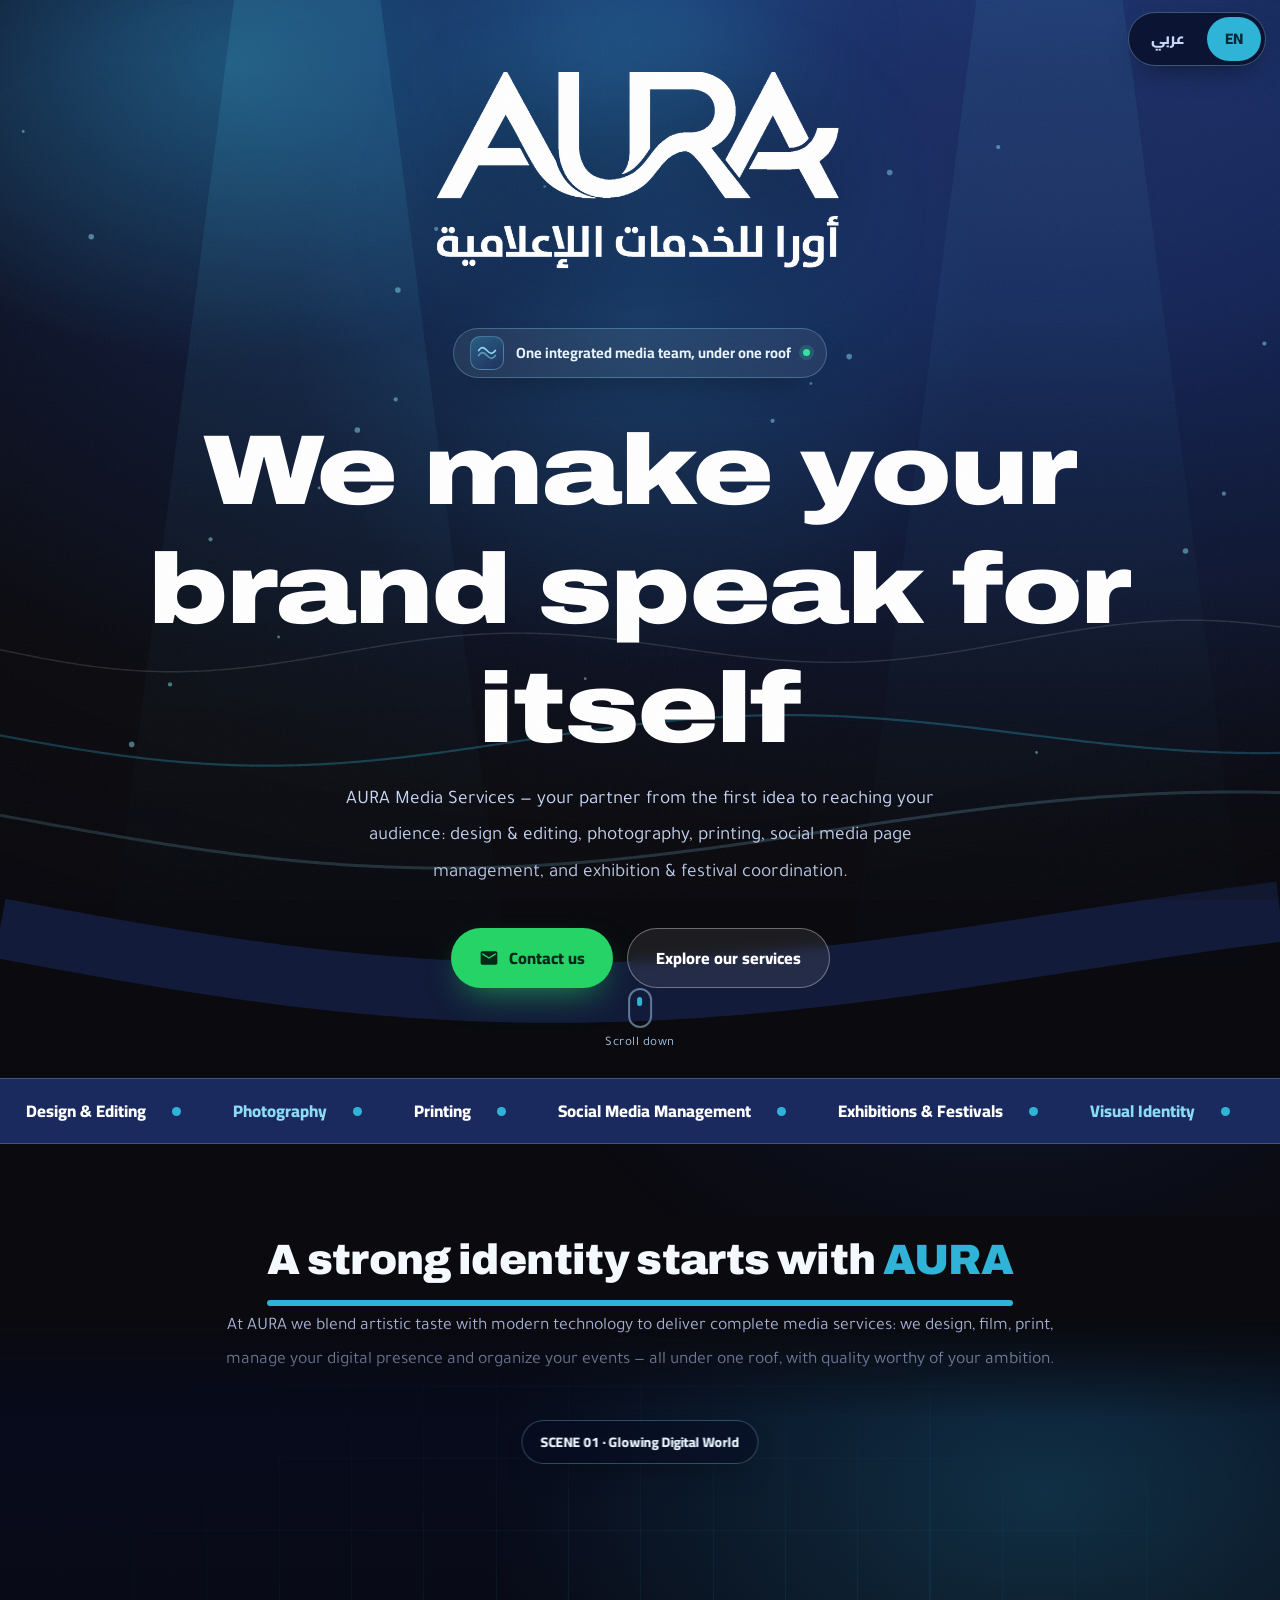
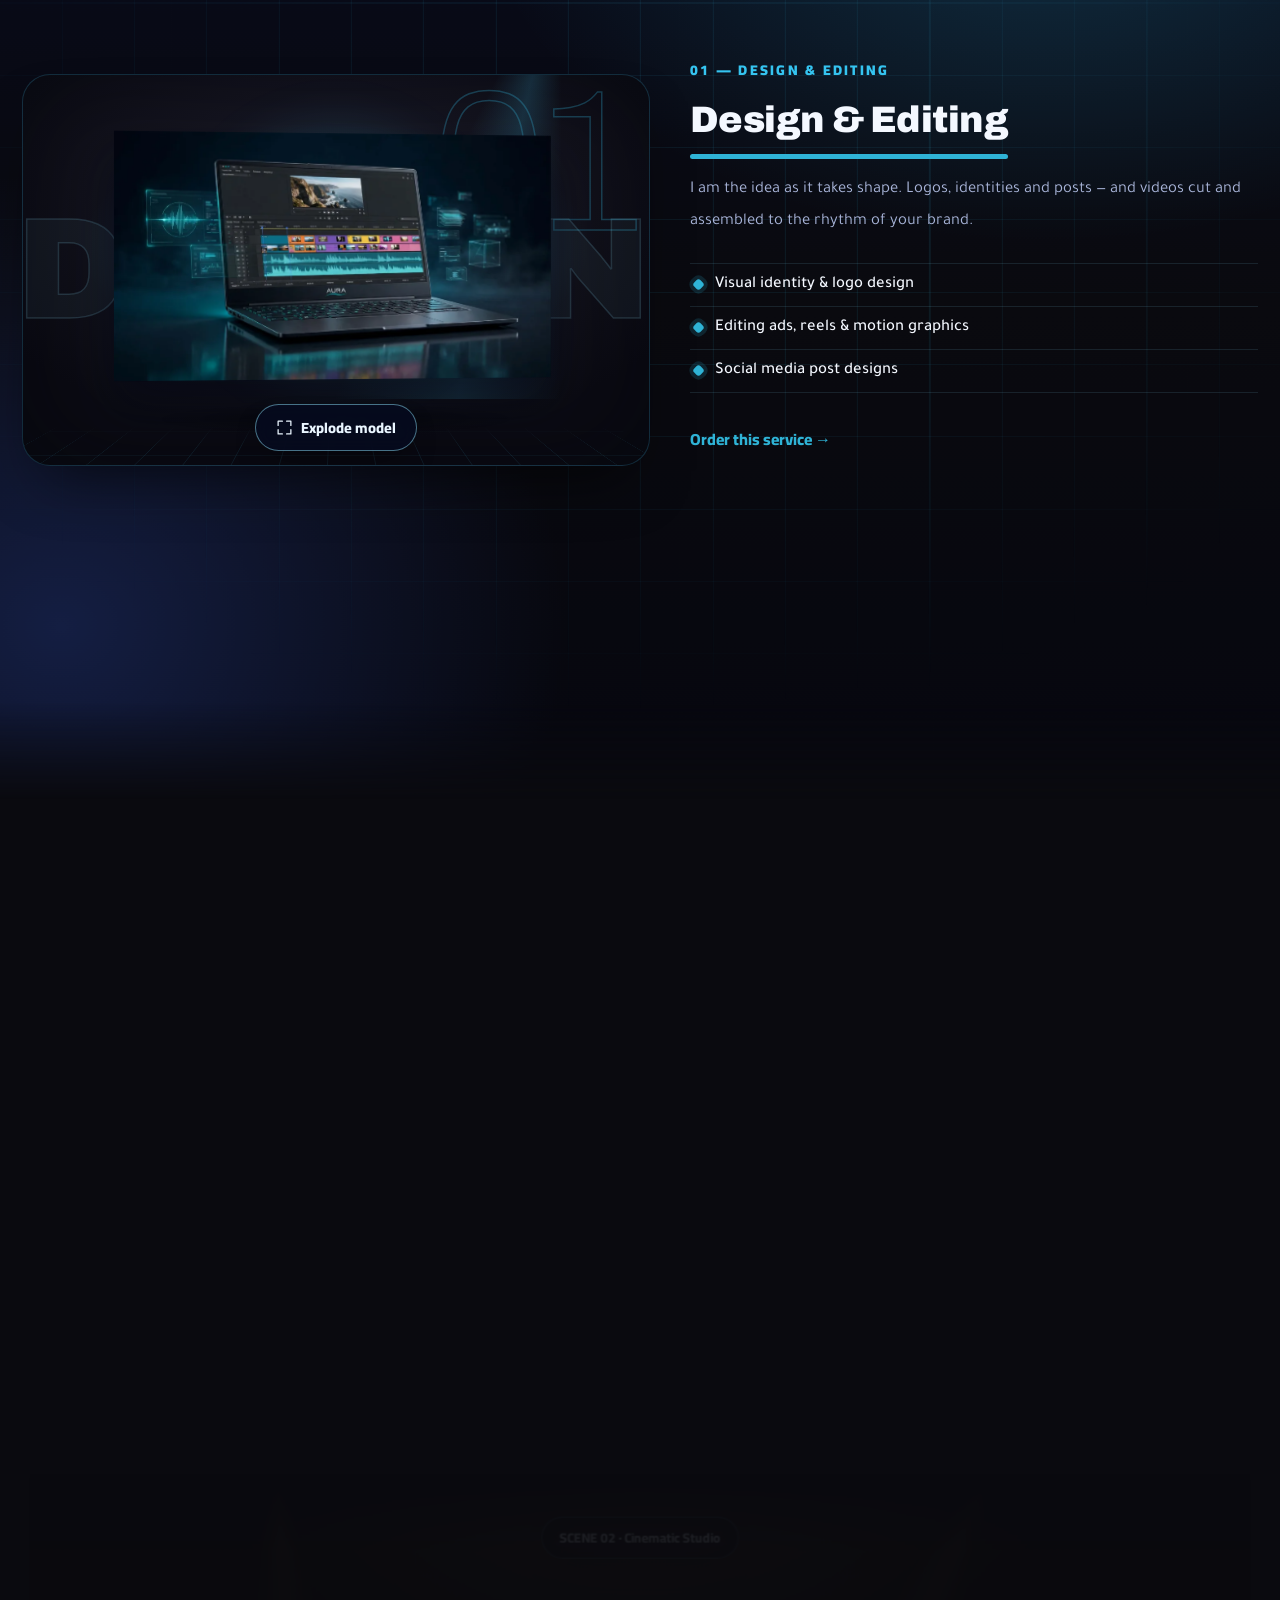
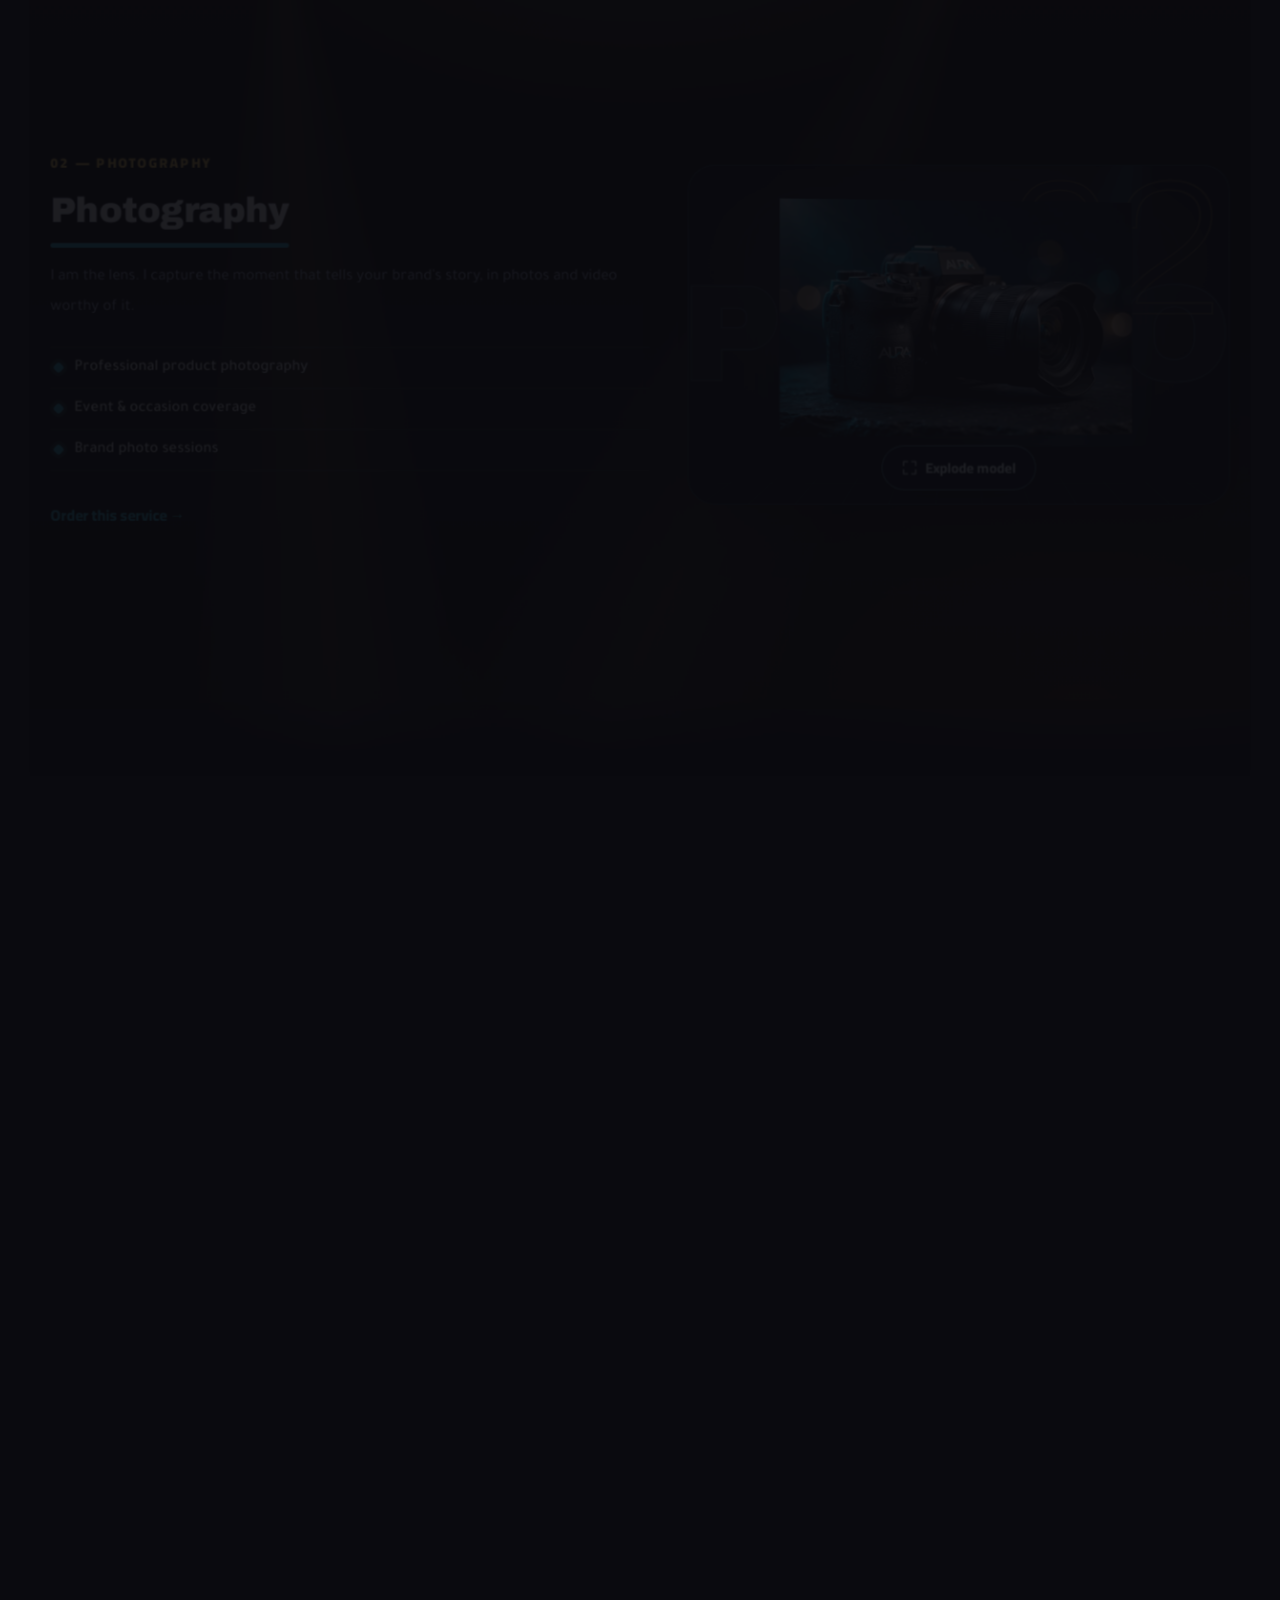
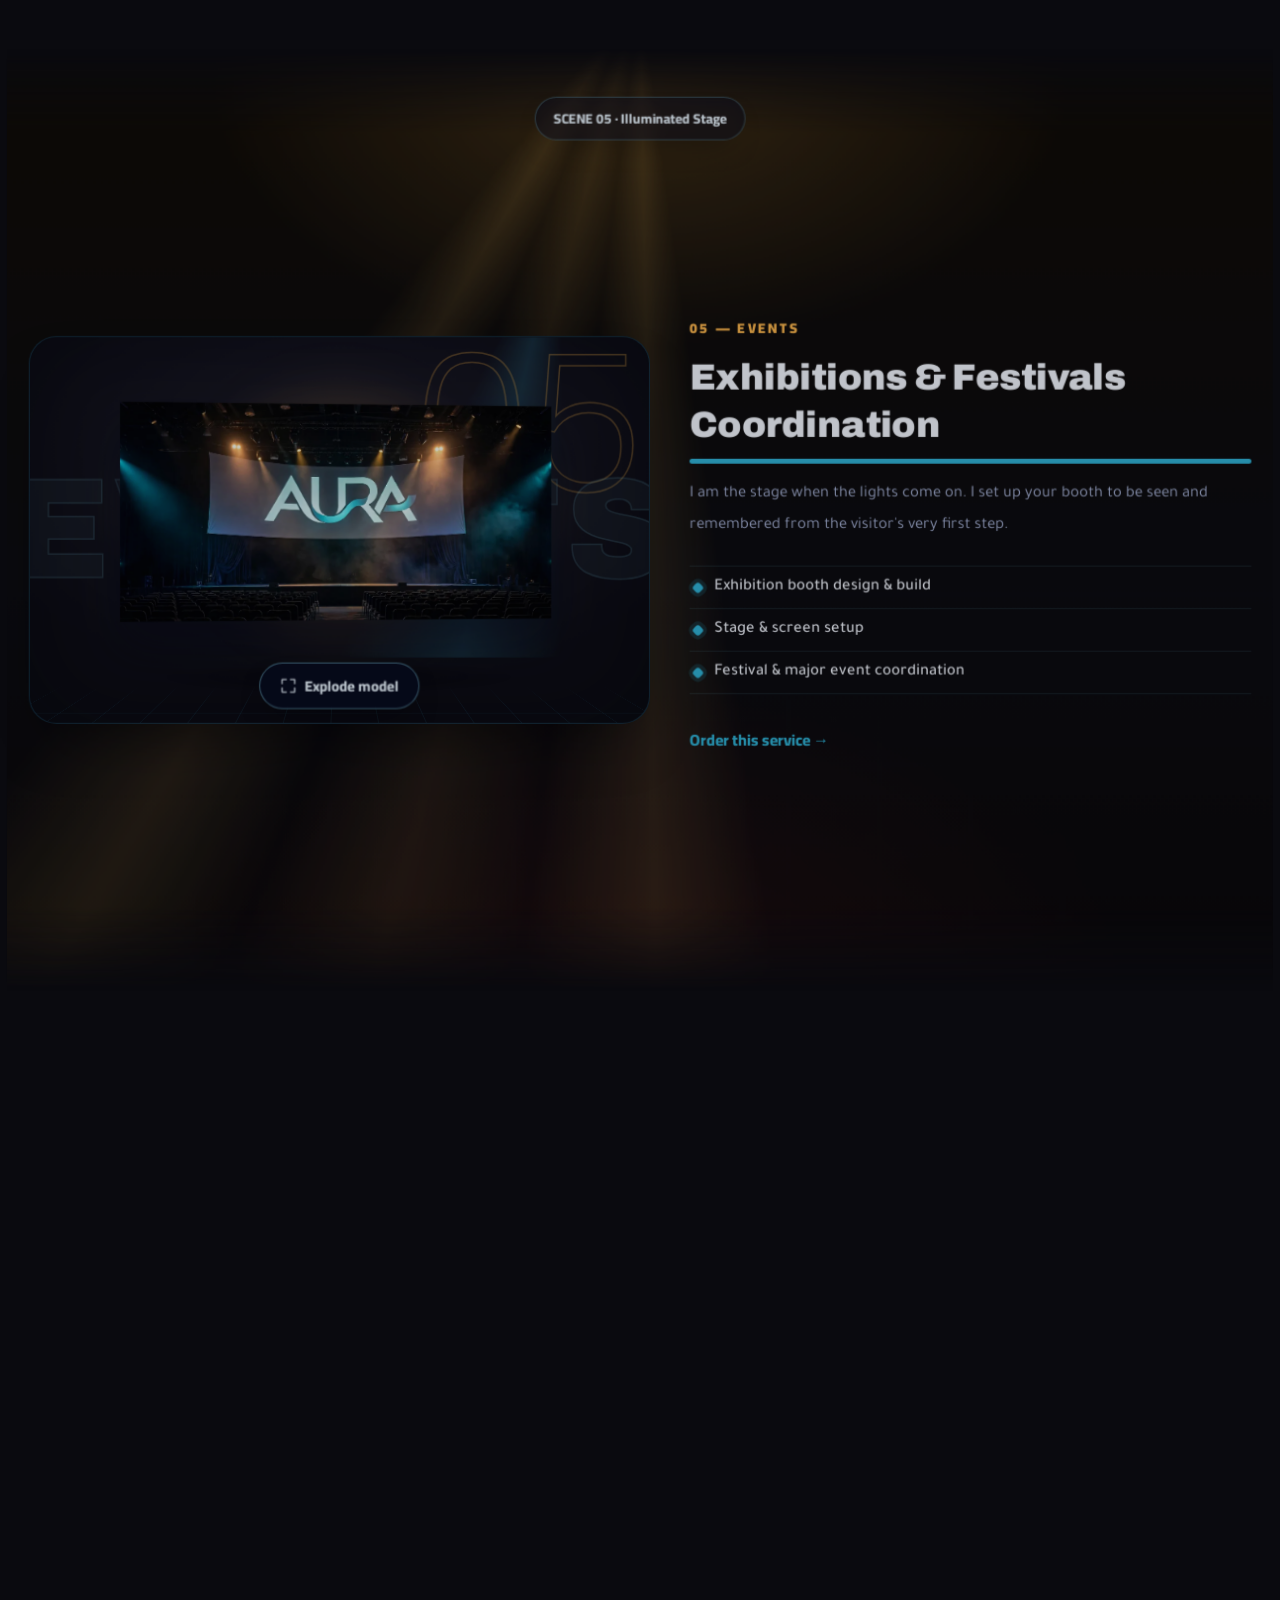
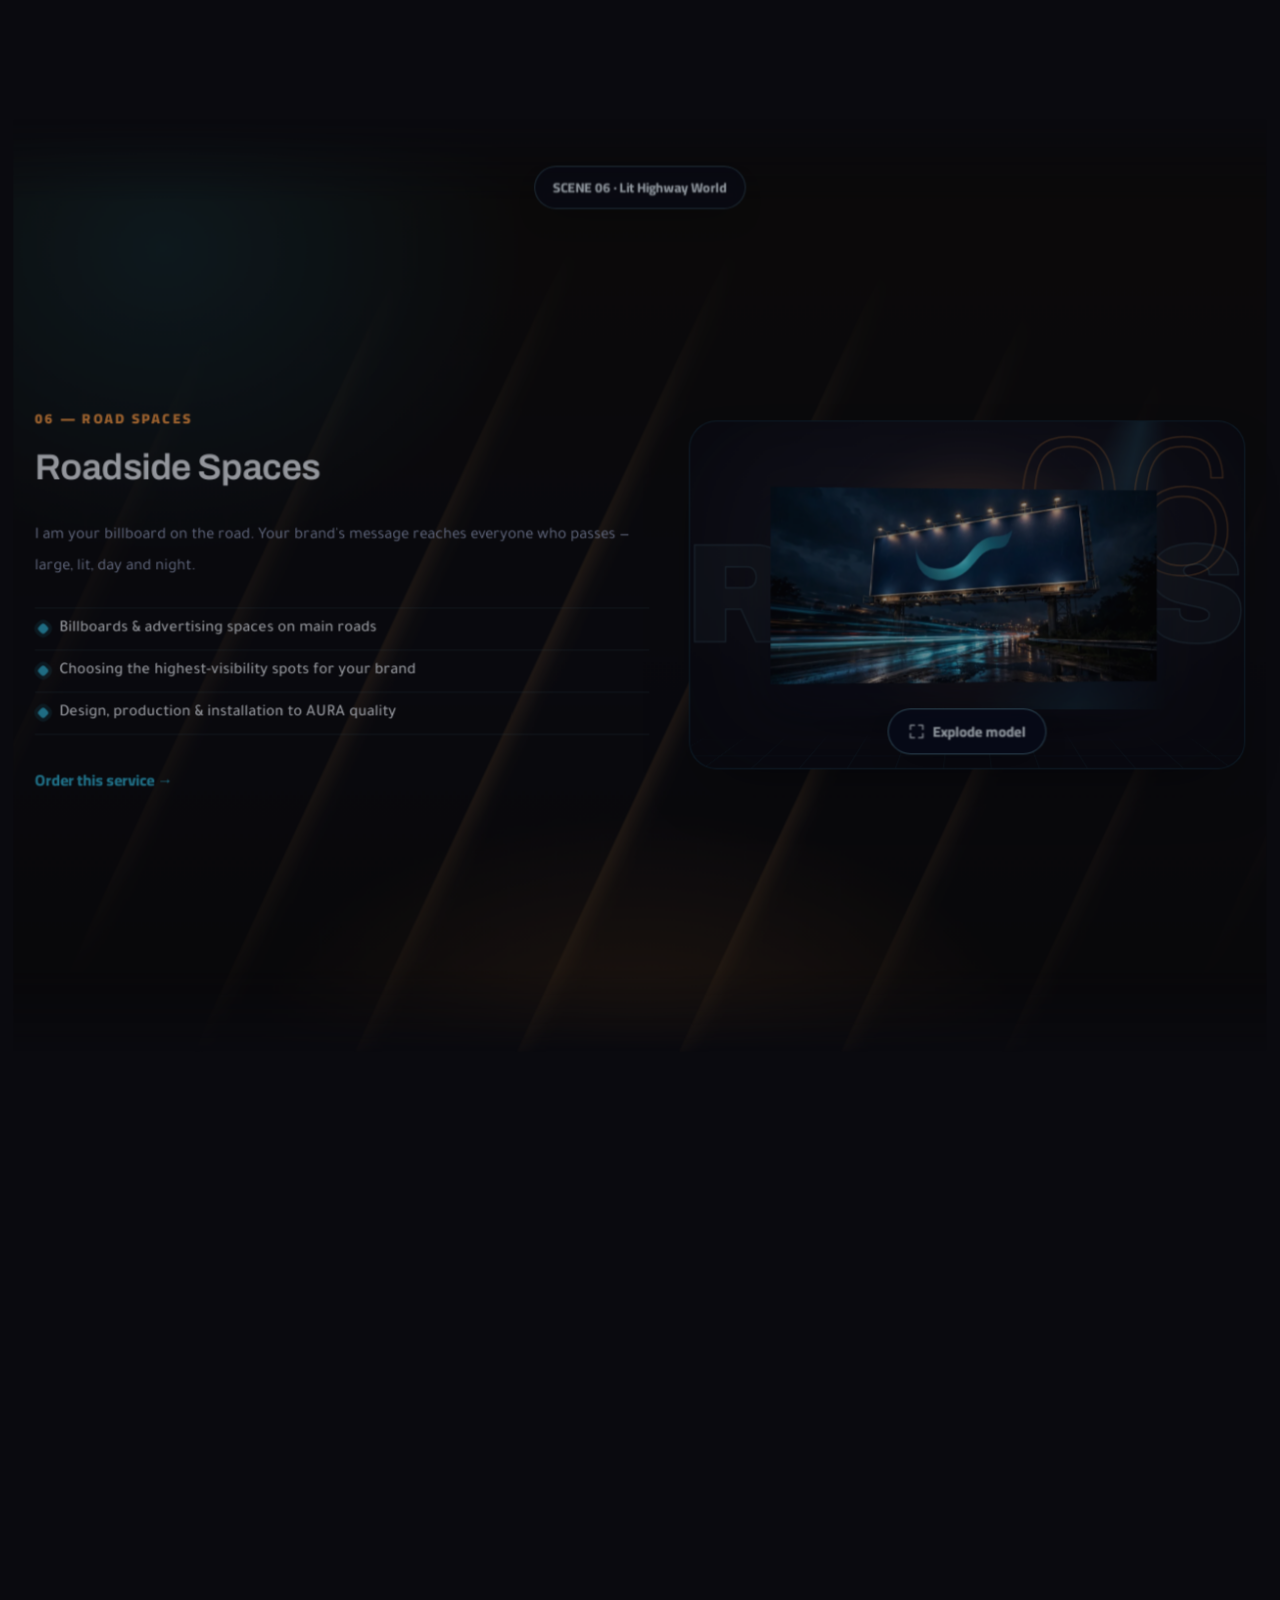
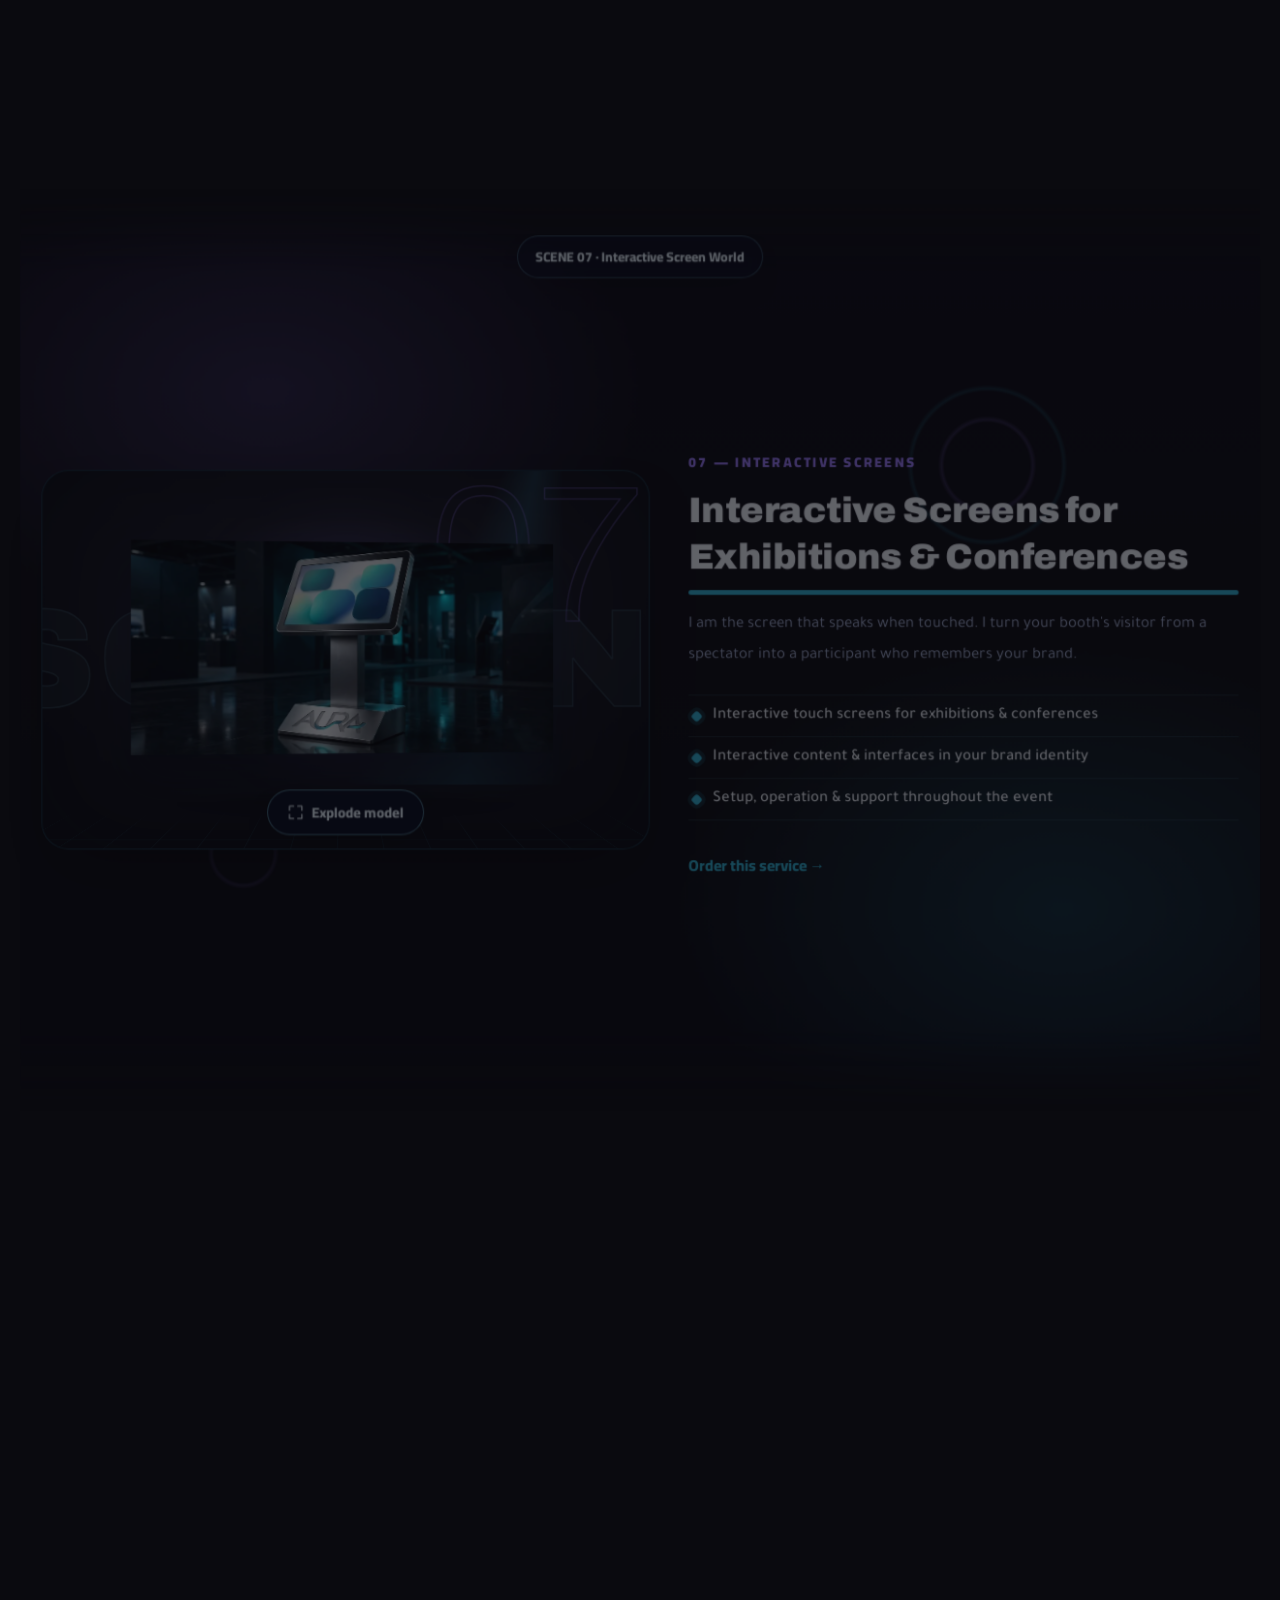
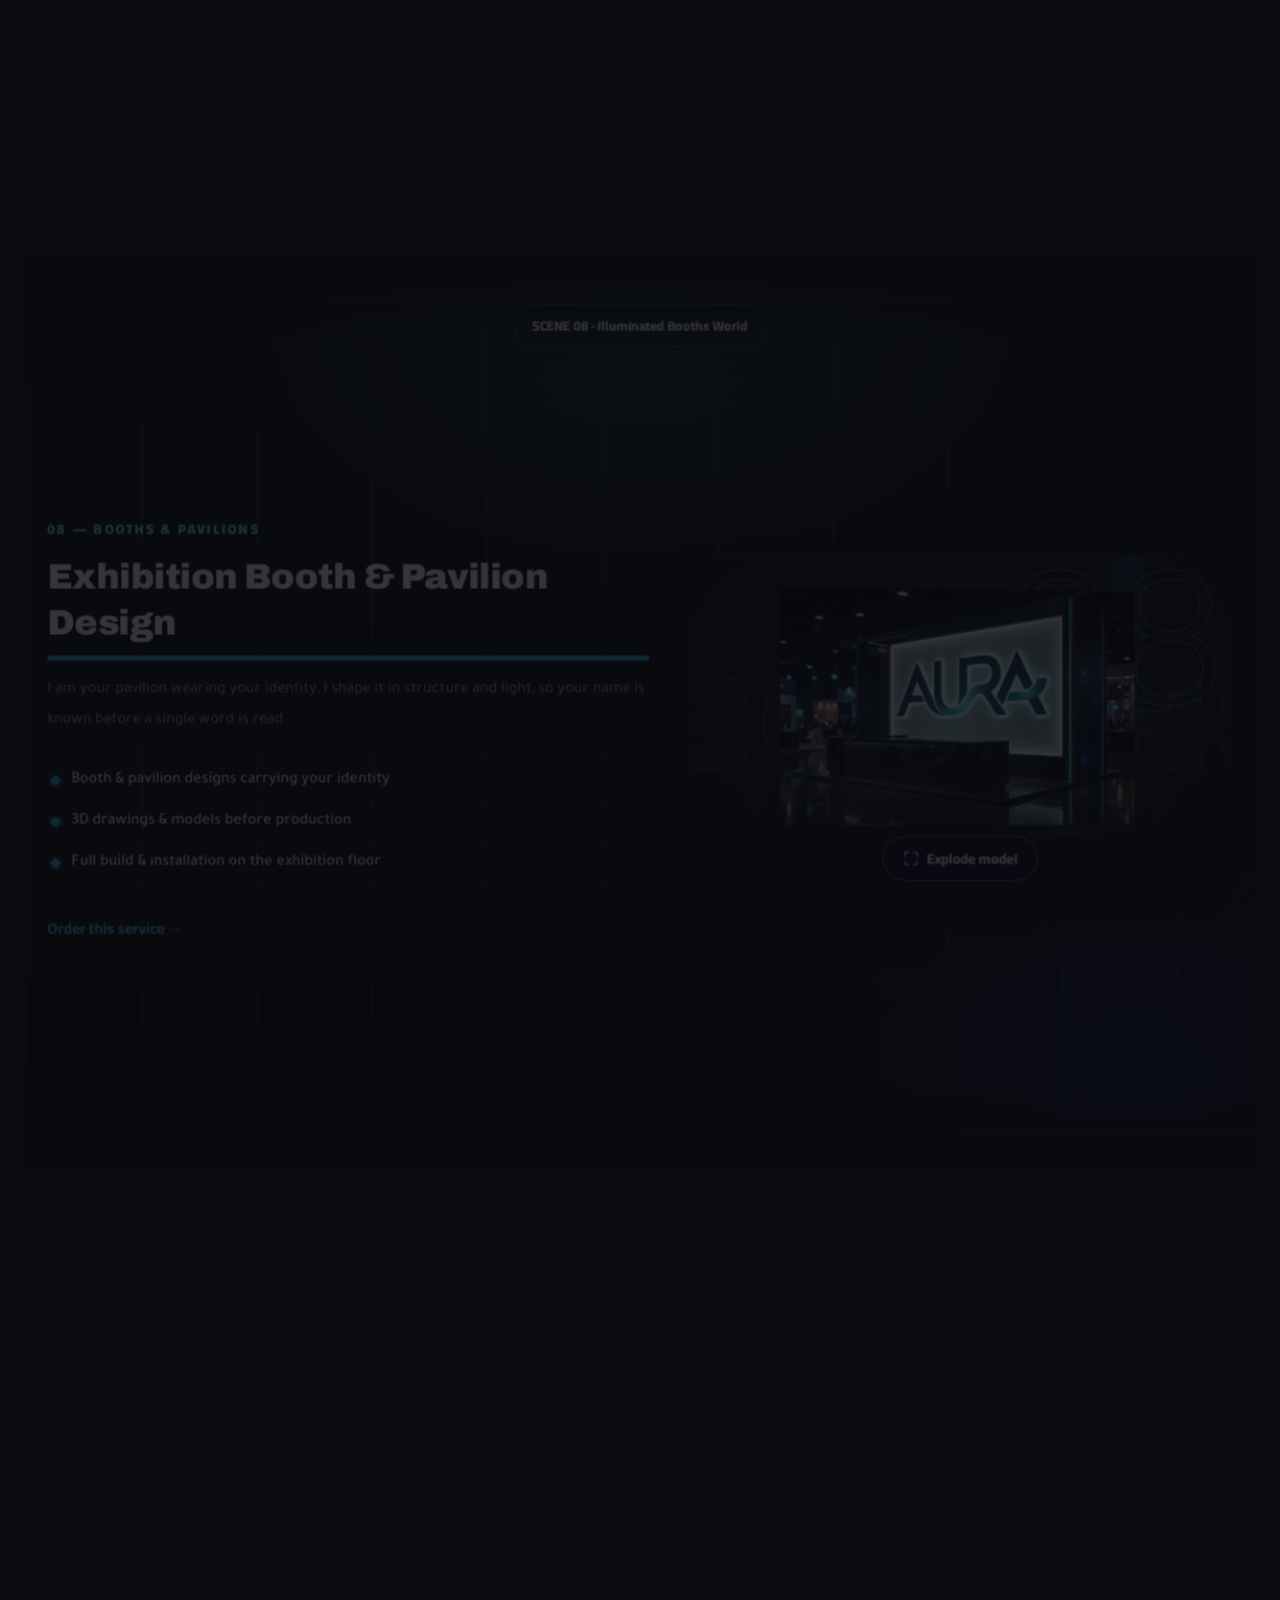
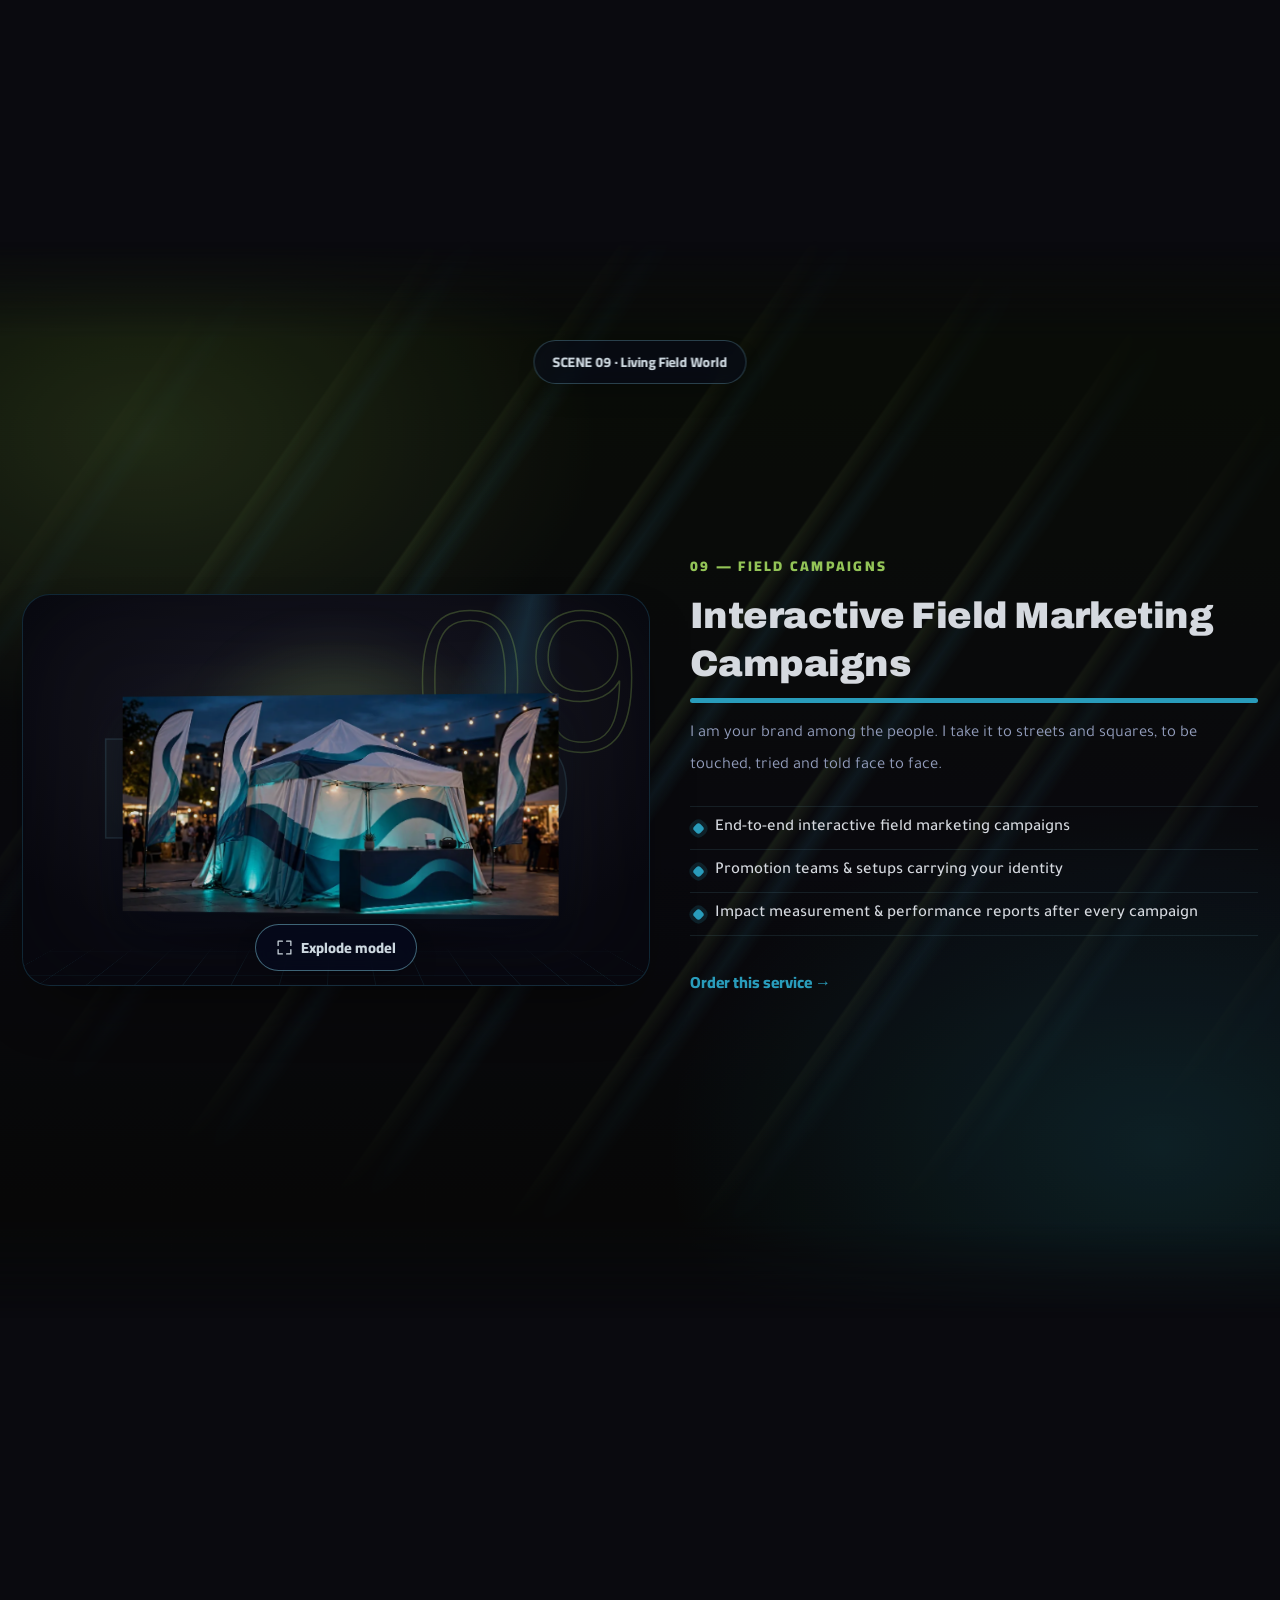
==== commit 959a7f92: "Update WhatsApp contact number to 0910971600" ====
--- a/index.html
+++ b/index.html
@@ -38,7 +38,7 @@
       <h1 class="hero-tag" id="heroTag" data-i18n="heroTag">نجعل علامتك تتحدث عن نفسها</h1>
       <p class="hero-sub" data-i18n="heroSub">أورا للخدمات الإعلامية — شريكك من الفكرة الأولى حتى الوصول إلى جمهورك: تصميم ومونتاج، تصوير، طباعة، إدارة صفحات التواصل الاجتماعي، وتنسيق المعارض والمهرجانات.</p>
       <div class="hero-ctas">
-        <a class="btn btn-wa wa-link" href="https://wa.me/218910976935" target="_blank" rel="noopener">
+        <a class="btn btn-wa wa-link" href="https://wa.me/218910971600" target="_blank" rel="noopener">
           <svg viewBox="0 0 24 24" fill="currentColor" aria-hidden="true"><path d="M20 4H4c-1.1 0-2 .9-2 2v12c0 1.1.9 2 2 2h16c1.1 0 2-.9 2-2V6c0-1.1-.9-2-2-2zm0 4l-8 5-8-5V6l8 5 8-5v2z"/></svg>
           <span data-i18n="ctaWa">تواصل معنا</span>
         </a>
@@ -85,7 +85,7 @@
             <li>مونتاج الإعلانات والريلز والموشن غرافيك</li>
             <li>تصاميم منشورات التواصل الاجتماعي</li>
           </ul>
-          <a class="service-link" href="https://wa.me/218910976935" target="_blank" rel="noopener">اطلب الخدمة ←</a>
+          <a class="service-link" href="https://wa.me/218910971600" target="_blank" rel="noopener">اطلب الخدمة ←</a>
           </div>
         </div>
       </section>
@@ -111,7 +111,7 @@
             <li>تغطية الفعاليات والمناسبات</li>
             <li>جلسات تصوير للعلامات التجارية</li>
           </ul>
-          <a class="service-link" href="https://wa.me/218910976935" target="_blank" rel="noopener">اطلب الخدمة ←</a>
+          <a class="service-link" href="https://wa.me/218910971600" target="_blank" rel="noopener">اطلب الخدمة ←</a>
           </div>
         </div>
       </section>
@@ -137,7 +137,7 @@
             <li>رول أب وبنرات ولوحات إعلانية</li>
             <li>مطبوعات الهوية والتغليف</li>
           </ul>
-          <a class="service-link" href="https://wa.me/218910976935" target="_blank" rel="noopener">اطلب الخدمة ←</a>
+          <a class="service-link" href="https://wa.me/218910971600" target="_blank" rel="noopener">اطلب الخدمة ←</a>
           </div>
         </div>
       </section>
@@ -163,7 +163,7 @@
             <li>جدولة النشر ومتابعة التفاعل</li>
             <li>بناء حضور متسق مع هوية علامتك</li>
           </ul>
-          <a class="service-link" href="https://wa.me/218910976935" target="_blank" rel="noopener">اطلب الخدمة ←</a>
+          <a class="service-link" href="https://wa.me/218910971600" target="_blank" rel="noopener">اطلب الخدمة ←</a>
           </div>
         </div>
       </section>
@@ -189,7 +189,7 @@
             <li>تجهيز المنصات وشاشات العرض</li>
             <li>تنسيق المهرجانات والفعاليات الكبرى</li>
           </ul>
-          <a class="service-link" href="https://wa.me/218910976935" target="_blank" rel="noopener">اطلب الخدمة ←</a>
+          <a class="service-link" href="https://wa.me/218910971600" target="_blank" rel="noopener">اطلب الخدمة ←</a>
           </div>
         </div>
       </section>
@@ -215,7 +215,7 @@
             <li>اختيار المواقع الأعلى مشاهدة لعلامتك</li>
             <li>تصميم وتنفيذ وتركيب اللوحات بجودة أورا</li>
           </ul>
-          <a class="service-link" href="https://wa.me/218910976935" target="_blank" rel="noopener">اطلب الخدمة ←</a>
+          <a class="service-link" href="https://wa.me/218910971600" target="_blank" rel="noopener">اطلب الخدمة ←</a>
           </div>
         </div>
       </section>
@@ -241,7 +241,7 @@
             <li>محتوى وواجهات تفاعلية بهوية علامتك</li>
             <li>تجهيز وتشغيل ودعم طوال الفعالية</li>
           </ul>
-          <a class="service-link" href="https://wa.me/218910976935" target="_blank" rel="noopener">اطلب الخدمة ←</a>
+          <a class="service-link" href="https://wa.me/218910971600" target="_blank" rel="noopener">اطلب الخدمة ←</a>
           </div>
         </div>
       </section>
@@ -267,7 +267,7 @@
             <li>رسومات ومجسمات ثلاثية الأبعاد قبل التنفيذ</li>
             <li>تنفيذ وتركيب كامل داخل أرض المعرض</li>
           </ul>
-          <a class="service-link" href="https://wa.me/218910976935" target="_blank" rel="noopener">اطلب الخدمة ←</a>
+          <a class="service-link" href="https://wa.me/218910971600" target="_blank" rel="noopener">اطلب الخدمة ←</a>
           </div>
         </div>
       </section>
@@ -293,7 +293,7 @@
             <li>فرق ترويج وتجهيزات تحمل هويتك</li>
             <li>قياس الأثر وتقارير أداء بعد كل حملة</li>
           </ul>
-          <a class="service-link" href="https://wa.me/218910976935" target="_blank" rel="noopener">اطلب الخدمة ←</a>
+          <a class="service-link" href="https://wa.me/218910971600" target="_blank" rel="noopener">اطلب الخدمة ←</a>
           </div>
         </div>
       </section>
@@ -325,11 +325,11 @@
         <img src="__AURA_IMG_11__" alt="شعار AURA — أورا للخدمات الإعلامية" width="860" height="426" loading="lazy" decoding="async" data-i18n-alt="logoAlt" />
         <h2 class="kin" data-i18n="contactTitle">لنصنع علامتك معاً</h2>
         <p data-i18n="contactText">أرسل فكرتك ونحوّلها إلى حضور يُرى ويُتذكّر. الرسالة الأولى هي بداية كل شيء.</p>
-        <a class="btn btn-wa wa-link" href="https://wa.me/218910976935" target="_blank" rel="noopener">
+        <a class="btn btn-wa wa-link" href="https://wa.me/218910971600" target="_blank" rel="noopener">
           <svg viewBox="0 0 24 24" fill="currentColor" aria-hidden="true"><path d="M20 4H4c-1.1 0-2 .9-2 2v12c0 1.1.9 2 2 2h16c1.1 0 2-.9 2-2V6c0-1.1-.9-2-2-2zm0 4l-8 5-8-5V6l8 5 8-5v2z"/></svg>
           <span data-i18n="contactCta">تواصل معنا</span>
         </a>
-        <p class="phone-line"><span data-i18n="phoneLabel">واتساب:</span> <a href="https://wa.me/218910976935" target="_blank" rel="noopener" dir="ltr">0910976935</a></p>
+        <p class="phone-line"><span data-i18n="phoneLabel">واتساب:</span> <a href="https://wa.me/218910971600" target="_blank" rel="noopener" dir="ltr">0910971600</a></p>
       </div>
     </section>
 
@@ -569,7 +569,7 @@
           if (T[k] != null) el.setAttribute("alt", T[k]);
         });
         /* WhatsApp deep links carry a prefilled message in the active language */
-        var waBase = "https://wa.me/218910976935?text=";
+        var waBase = "https://wa.me/218910971600?text=";
         document.querySelectorAll(".wa-link").forEach(function (a) {
           a.href = waBase + encodeURIComponent(T.waHello);
         });
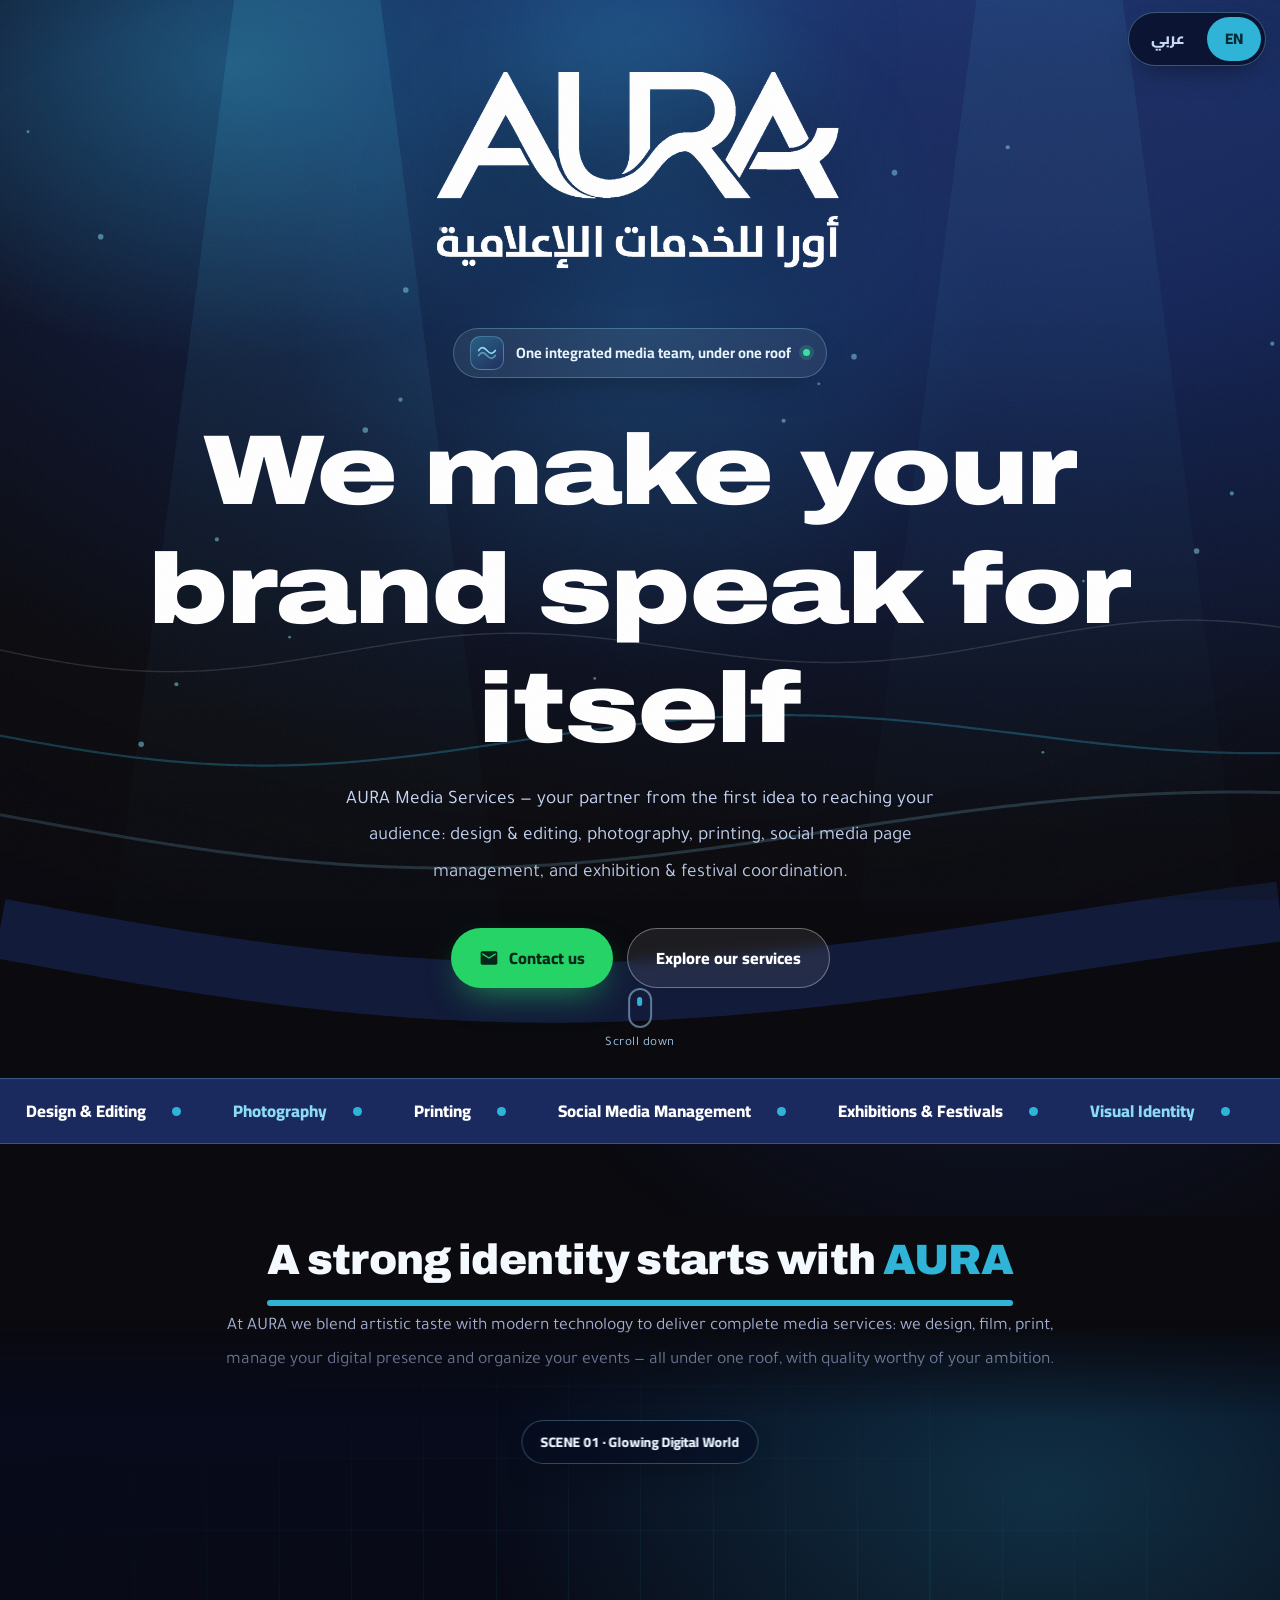
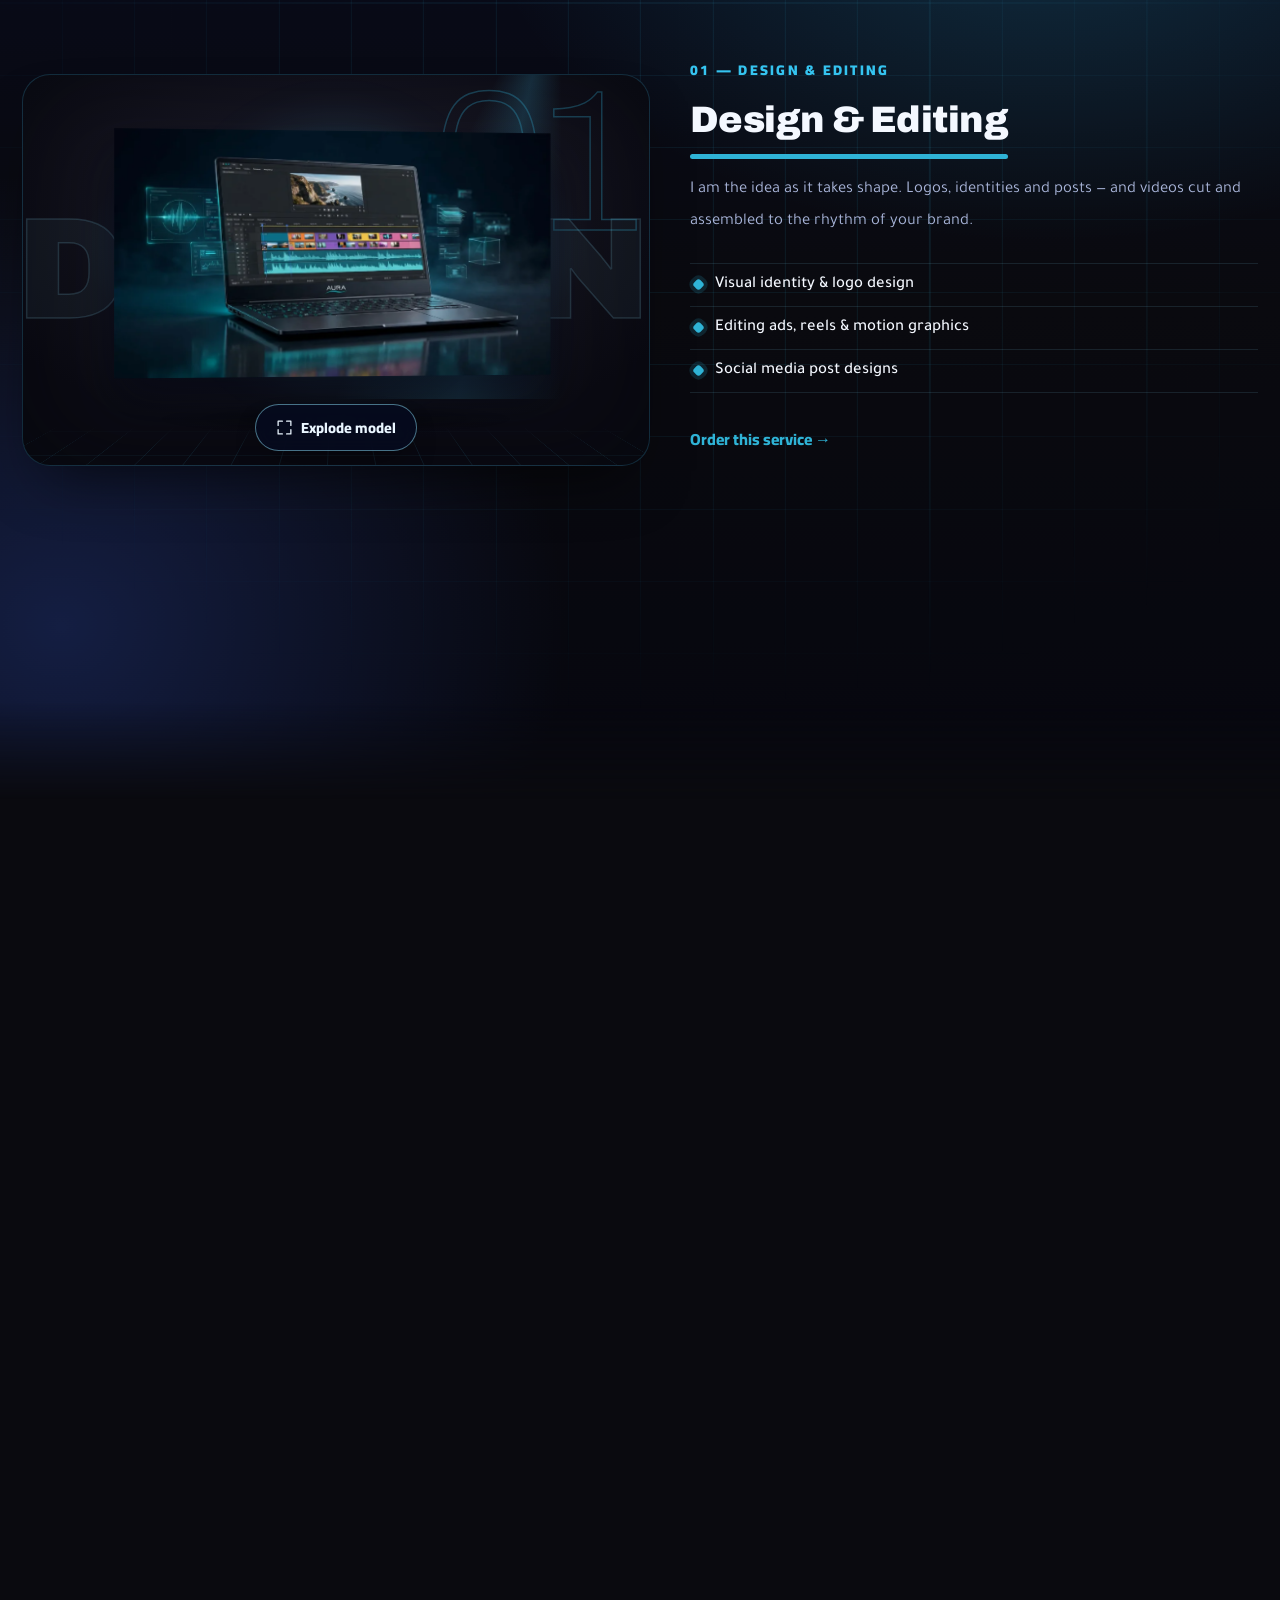
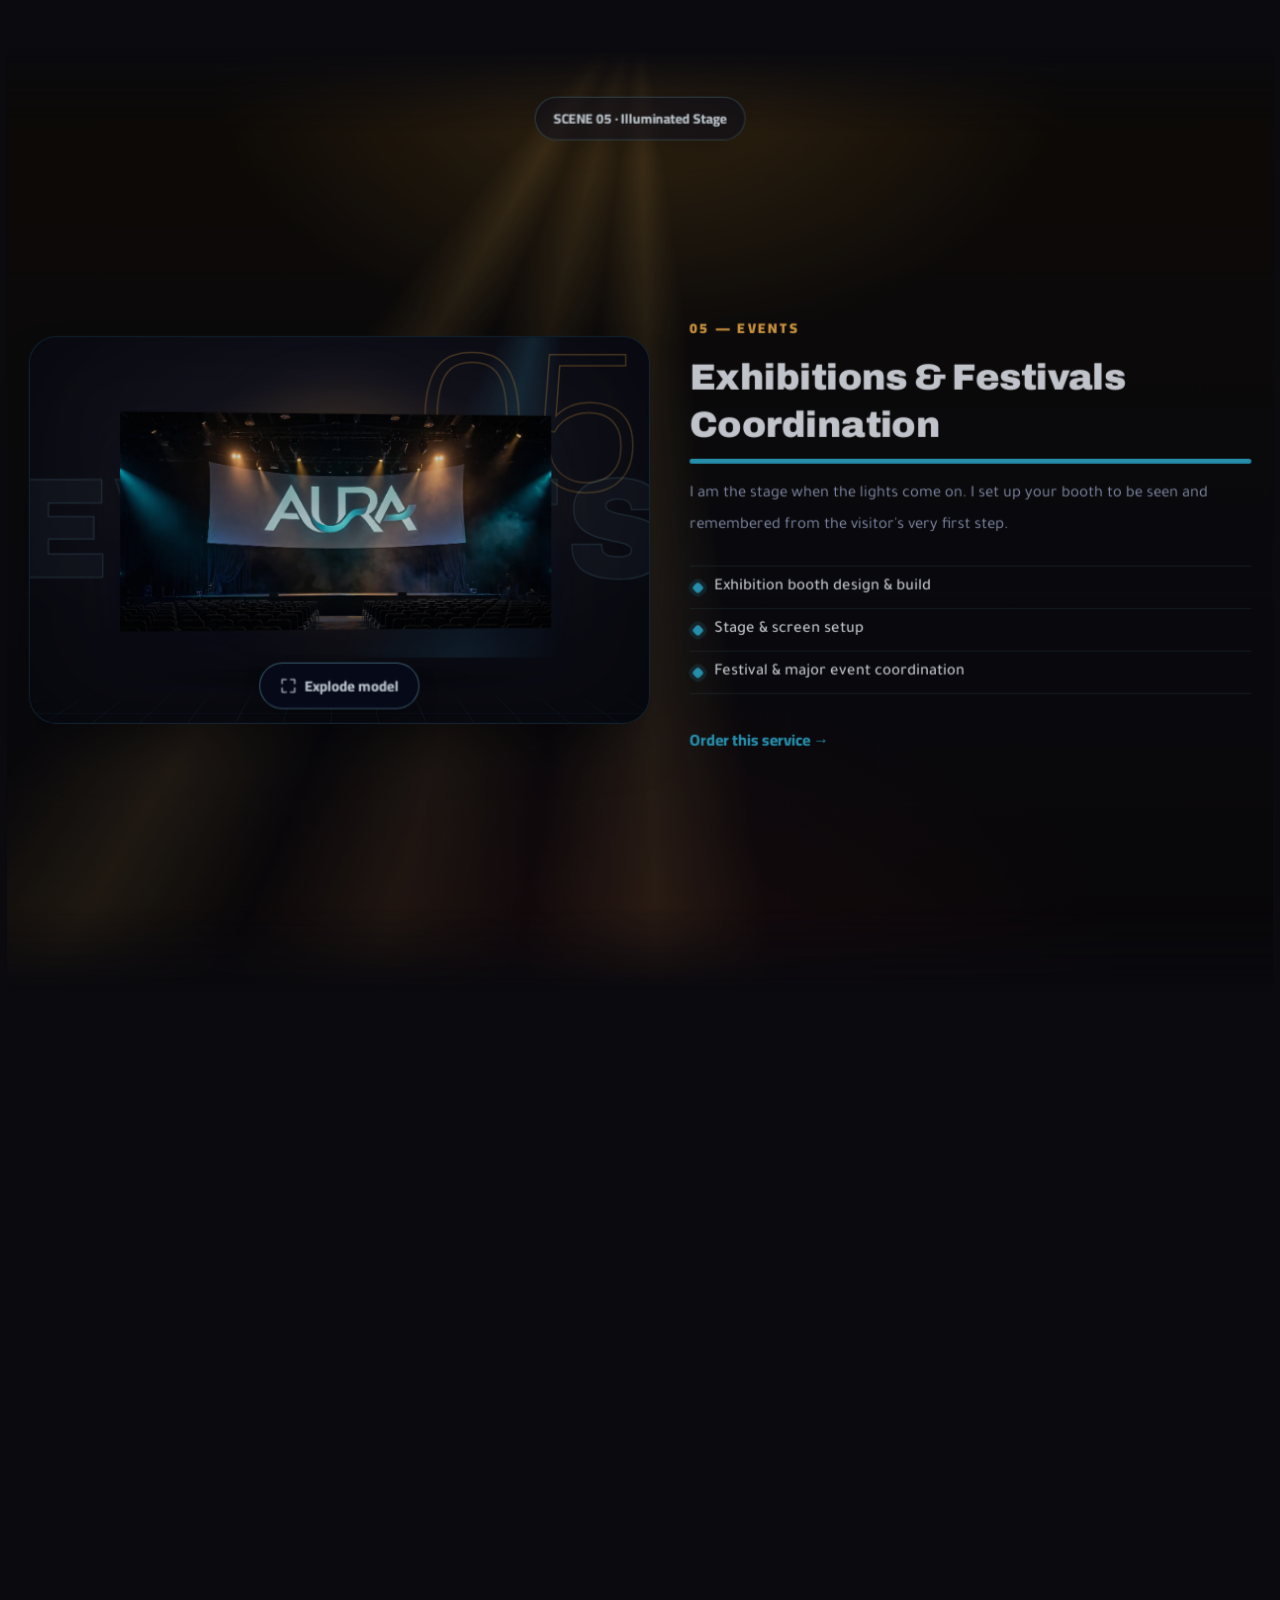
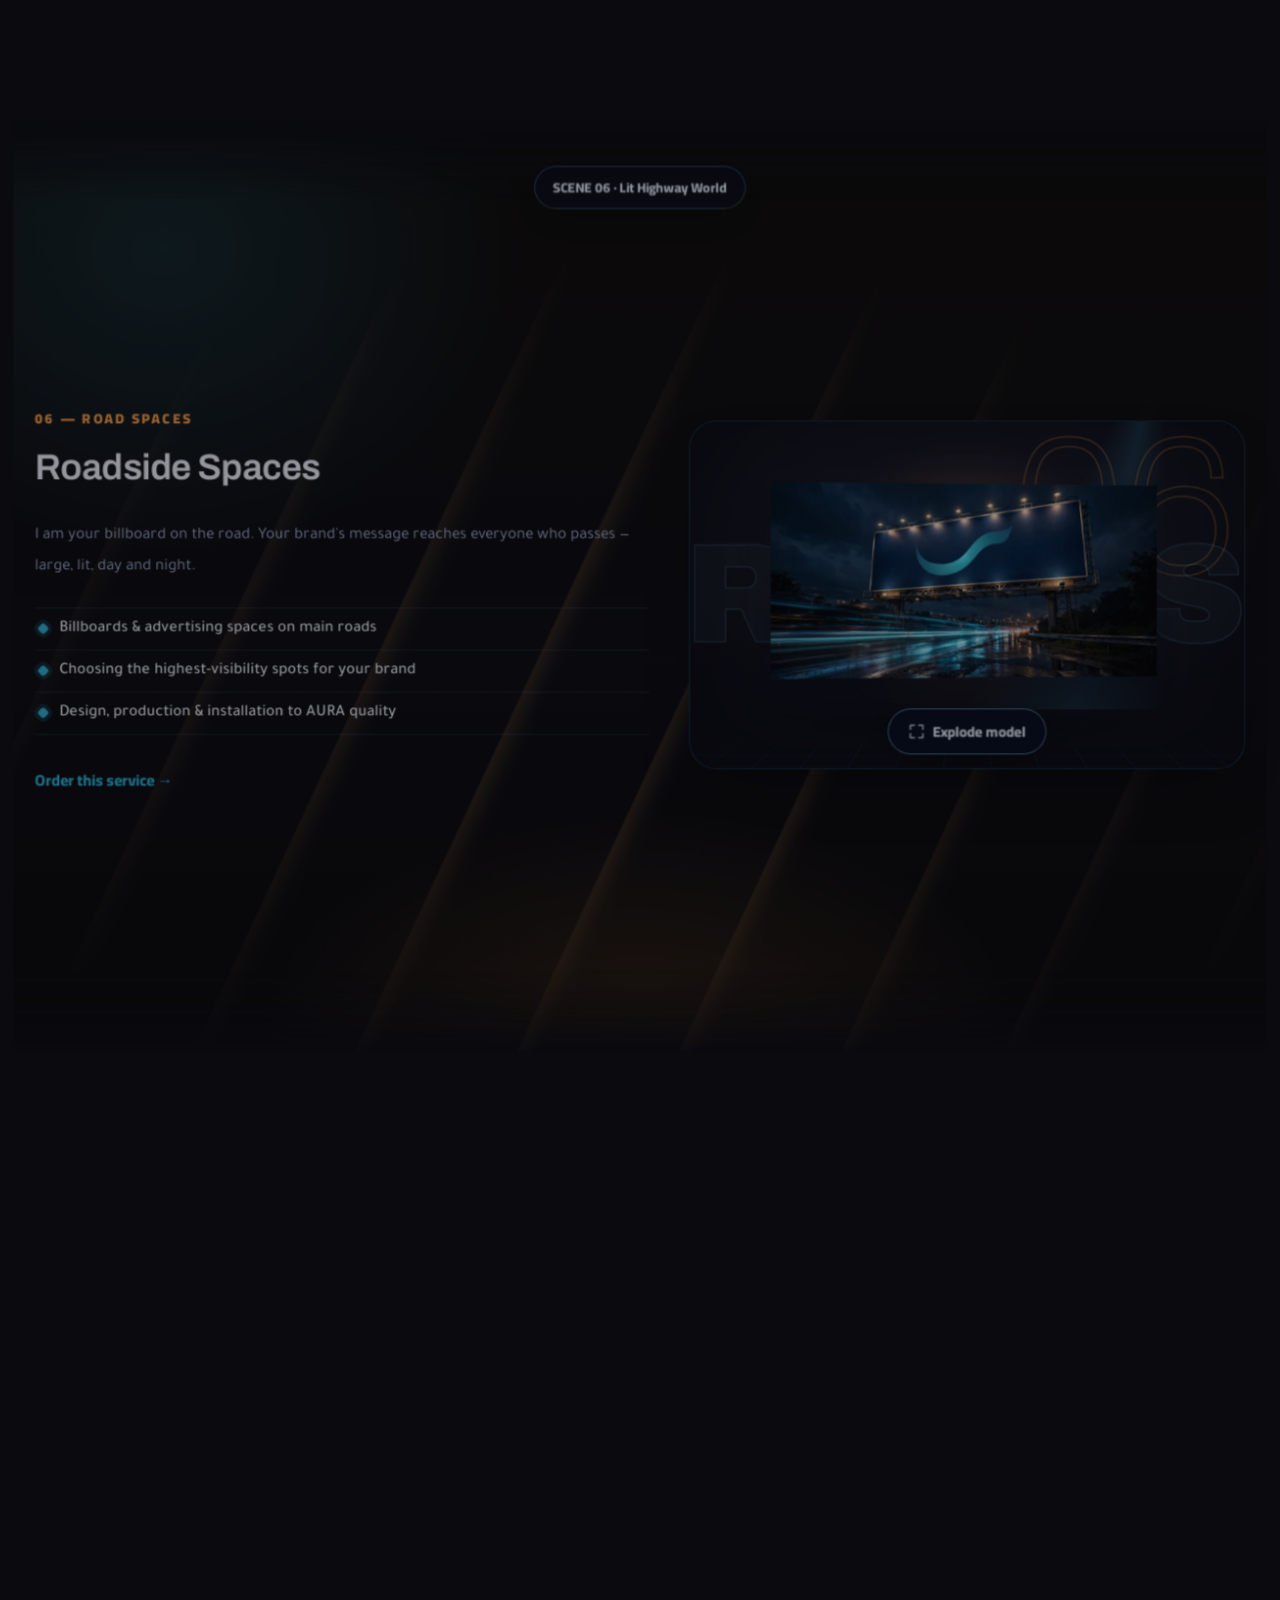
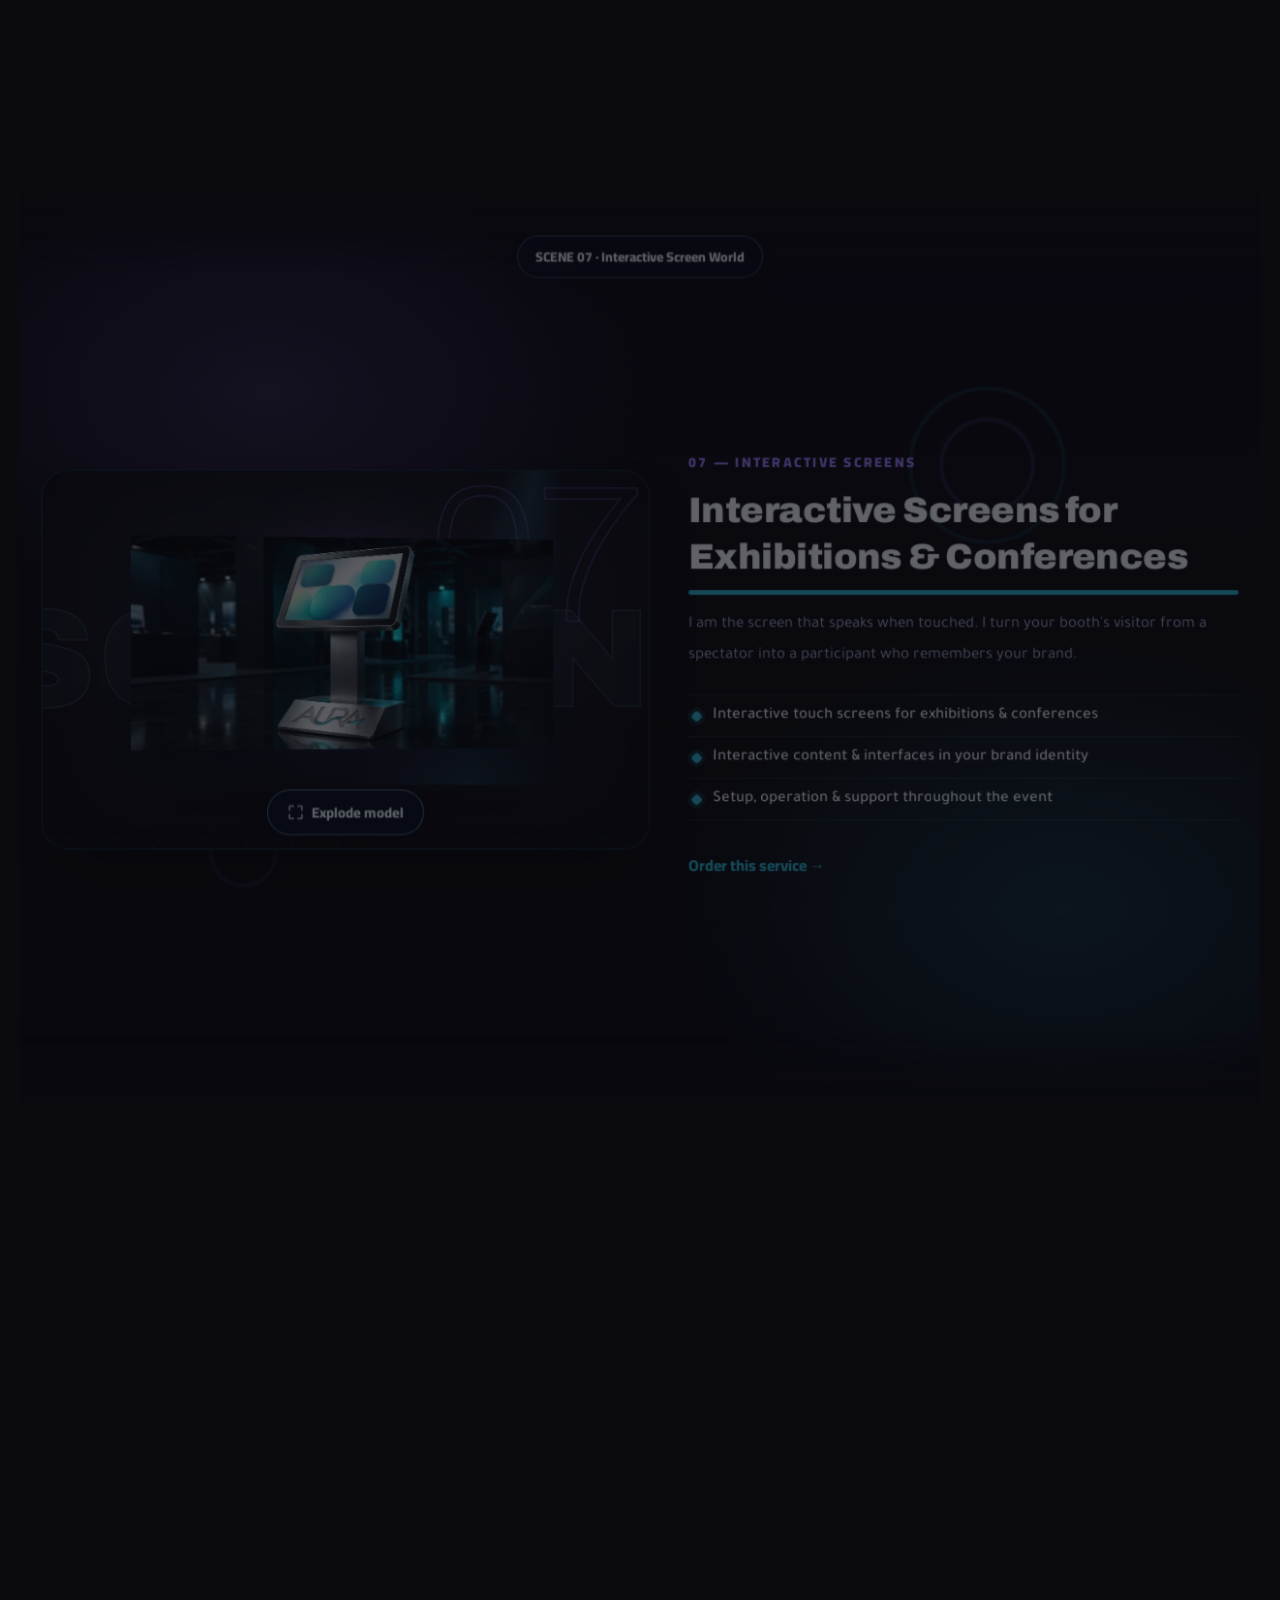
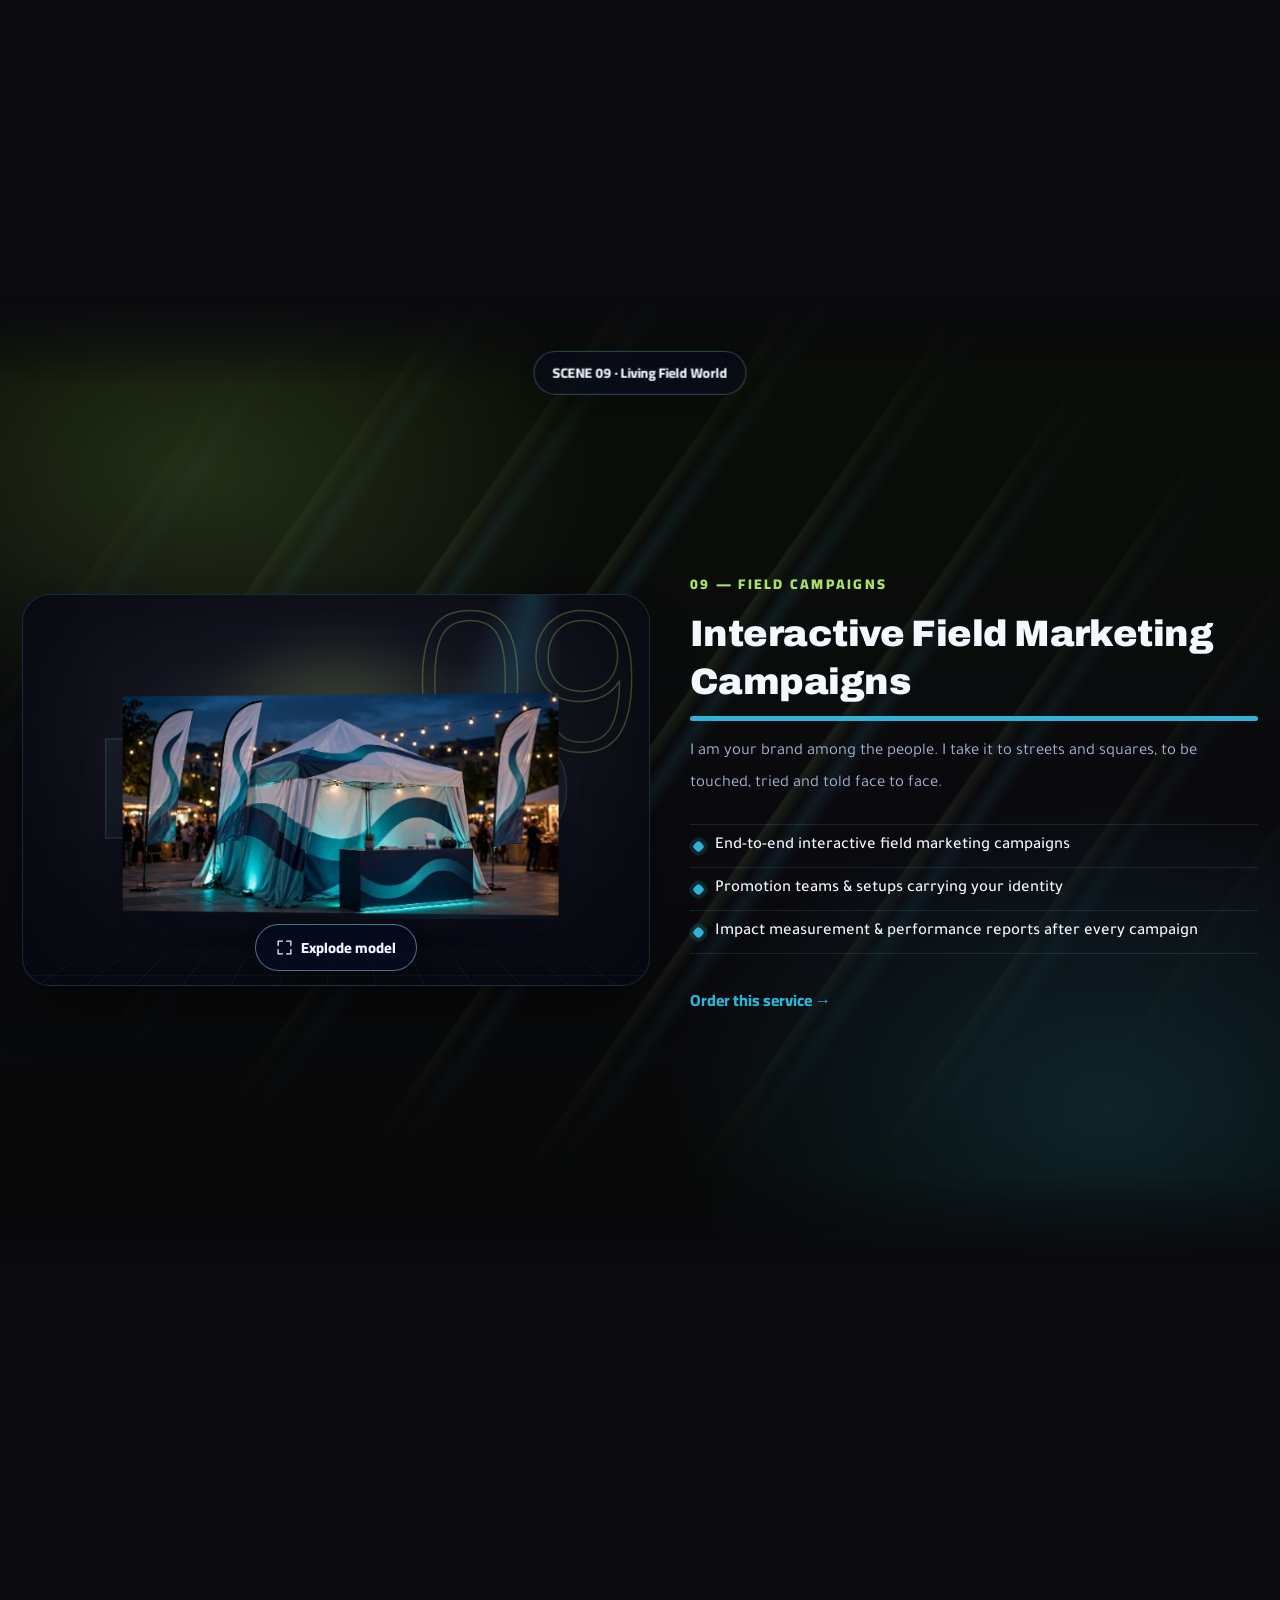
==== commit 34b65c02: "Add Facebook page link: contact button + footer link" ====
--- a/index.html
+++ b/index.html
@@ -329,11 +329,15 @@
           <svg viewBox="0 0 24 24" fill="currentColor" aria-hidden="true"><path d="M20 4H4c-1.1 0-2 .9-2 2v12c0 1.1.9 2 2 2h16c1.1 0 2-.9 2-2V6c0-1.1-.9-2-2-2zm0 4l-8 5-8-5V6l8 5 8-5v2z"/></svg>
           <span data-i18n="contactCta">تواصل معنا</span>
         </a>
+        <a class="btn btn-fb" href="https://www.facebook.com/share/1CJDiHkcdS/" target="_blank" rel="noopener">
+          <svg viewBox="0 0 24 24" fill="currentColor" aria-hidden="true"><path d="M24 12.073c0-6.627-5.373-12-12-12s-12 5.373-12 12c0 5.99 4.388 10.954 10.125 11.854v-8.385H7.078v-3.47h3.047V9.43c0-3.007 1.792-4.669 4.533-4.669 1.312 0 2.686.235 2.686.235v2.953H15.83c-1.491 0-1.956.925-1.956 1.874v2.25h3.328l-.532 3.47h-2.796v8.385C19.612 23.027 24 18.062 24 12.073z"/></svg>
+          <span data-i18n="contactFb">صفحتنا على فيسبوك</span>
+        </a>
         <p class="phone-line"><span data-i18n="phoneLabel">واتساب:</span> <a href="https://wa.me/218910971600" target="_blank" rel="noopener" dir="ltr">0910971600</a></p>
       </div>
     </section>
 
-    <footer data-i18n="footerText">AURA — أورا للخدمات الإعلامية © 2026</footer>
+    <footer><span data-i18n="footerText">AURA — أورا للخدمات الإعلامية © 2026</span> <span aria-hidden="true">·</span> <a class="foot-fb" href="https://www.facebook.com/share/1CJDiHkcdS/" target="_blank" rel="noopener" data-i18n="footerFb">فيسبوك</a></footer>
 
     <script>
     (function () {
@@ -357,6 +361,8 @@
           contactTitle: "لنصنع علامتك معاً",
           contactText: "أرسل فكرتك ونحوّلها إلى حضور يُرى ويُتذكّر. الرسالة الأولى هي بداية كل شيء.",
           contactCta: "تواصل معنا",
+          contactFb: "صفحتنا على فيسبوك",
+          footerFb: "فيسبوك",
           phoneLabel: "واتساب:",
           waHello: "مرحباً AURA، أرغب في الاستفسار عن خدماتكم الإعلامية.",
           waOrder: "مرحباً AURA، أرغب في طلب خدمة: ",
@@ -443,6 +449,8 @@
           contactTitle: "Let's build your brand together",
           contactText: "Send us your idea and we will turn it into a presence that is seen and remembered. The first message is the start of everything.",
           contactCta: "Contact us",
+          contactFb: "Our Facebook page",
+          footerFb: "Facebook",
           phoneLabel: "WhatsApp:",
           waHello: "Hello AURA, I'd like to ask about your media services.",
           waOrder: "Hello AURA, I'd like to order: ",
--- a/style.css
+++ b/style.css
@@ -1059,4 +1059,13 @@
         .scene-pin::before, .scene-pin::after { transform: none; }
         .service-copy { transform: none; }
       }
-    +    
+/* ===== Facebook ===== */
+.btn-fb {
+  background: #1877F2;
+  color: #fff;
+  box-shadow: 0 14px 34px -12px rgba(24, 119, 242, .65);
+}
+.btn-fb:hover { transform: translateY(-3px); box-shadow: 0 20px 40px -12px rgba(24, 119, 242, .75); filter: brightness(1.06); }
+.foot-fb { color: var(--teal-soft, #7fd4f0); text-decoration: none; font-weight: 700; }
+.foot-fb:hover { text-decoration: underline; }
